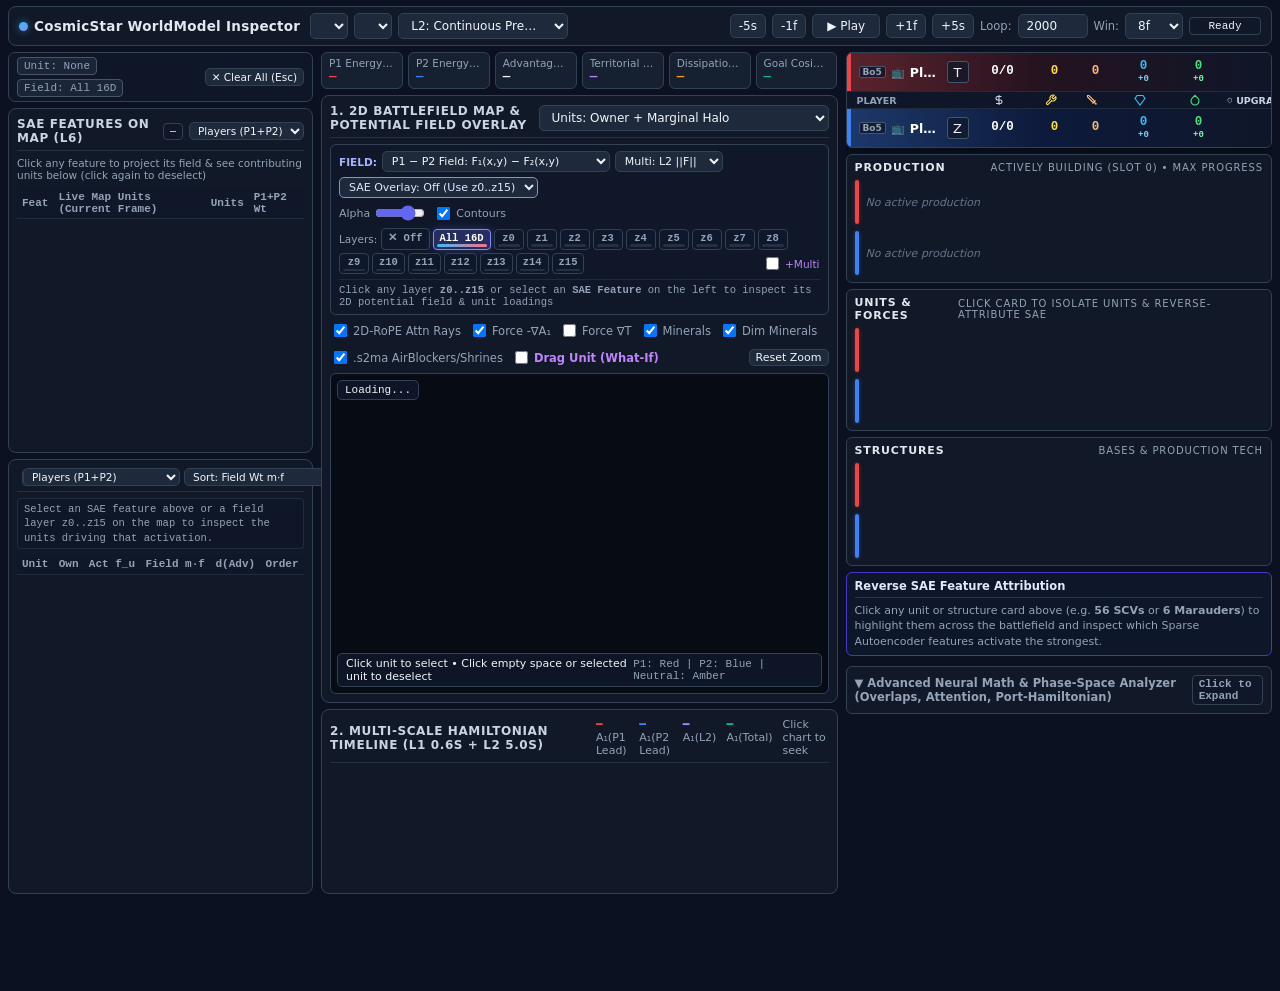
==== src/cosmicstar/worldmodel/inspector_ui/index.html @ bc447dfe "feat(worldmodel): extract and serve authentic SC2 game icons in inspector UI" ====
<!DOCTYPE html>
<html lang="en">
<head>
<meta charset="UTF-8" />
<meta name="viewport" content="width=device-width, initial-scale=1.0" />
<title>CosmicStar — Replay &amp; Neural World Model Inspector</title>
<style>
  :root {
    --bg: #0b1120;
    --bg-panel: #111827;
    --bg-card: #1e293b;
    --bg-elevated: #334155;
    --border: #2dd4bf22;
    --border-solid: #334155;
    --text-primary: #f1f5f9;
    --text-secondary: #94a3b8;
    --text-muted: #64748b;
    --accent: #6366f1;
    --accent-hover: #818cf8;
    --p1: #ef4444;
    --p2: #3b82f6;
    --neutral: #fbbf24;
    --cons: #818cf8;
    --diss: #f59e0b;
    --ctrl: #10b981;
    --font-sans: system-ui, -apple-system, BlinkMacSystemFont, "Segoe UI", Roboto, sans-serif;
    --font-mono: "JetBrains Mono", "Fira Code", "SF Mono", monospace;
  }
  * { box-sizing: border-box; }
  html, body {
    margin: 0;
    padding: 0;
    background: var(--bg);
    color: var(--text-primary);
    font-family: var(--font-sans);
    font-size: 13px;
    height: 100vh;
    overflow: hidden;
  }
  .app-shell {
    display: flex;
    flex-direction: column;
    height: 100vh;
    gap: 6px;
    padding: 6px 8px;
  }
  /* Top Toolbar */
  .topbar {
    display: flex;
    align-items: center;
    justify-content: space-between;
    gap: 8px;
    background: var(--bg-panel);
    border: 1px solid var(--border-solid);
    border-radius: 8px;
    padding: 6px 10px;
    flex-wrap: nowrap;
    min-height: 40px;
  }
  .topbar-group {
    display: flex;
    align-items: center;
    gap: 6px;
    flex-wrap: nowrap;
    min-width: 0;
  }
  #gameSelect { max-width: 265px; text-overflow: ellipsis; }
  #l1CkptSelect { max-width: 195px; text-overflow: ellipsis; }
  #l2ModeSelect { max-width: 170px; text-overflow: ellipsis; }
  #btnPlayPause { width: 68px; text-align: center; flex-shrink: 0; }
  #latencyBadge {
    width: 72px;
    text-align: center;
    display: inline-block;
    white-space: nowrap;
    flex-shrink: 0;
    font-variant-numeric: tabular-nums;
  }
  .brand {
    font-weight: 700;
    font-size: 13.5px;
    letter-spacing: 0.02em;
    color: #e2e8f0;
    display: flex;
    align-items: center;
    gap: 6px;
    margin-right: 4px;
  }
  .brand-dot {
    width: 9px;
    height: 9px;
    border-radius: 50%;
    background: linear-gradient(135deg, #38bdf8, #818cf8);
    box-shadow: 0 0 8px #38bdf888;
  }
  select, input[type="number"], button {
    background: var(--bg-card);
    color: var(--text-primary);
    border: 1px solid var(--border-solid);
    border-radius: 5px;
    padding: 4px 8px;
    font-size: 12px;
    font-family: var(--font-sans);
    outline: none;
  }
  button {
    cursor: pointer;
    transition: background 0.12s, border-color 0.12s;
  }
  button:hover {
    background: var(--bg-elevated);
    border-color: #64748b;
  }
  button.active, button.primary {
    background: var(--accent);
    border-color: var(--accent-hover);
    color: #fff;
    font-weight: 600;
  }
  button.danger {
    background: rgba(239, 68, 68, 0.2);
    border-color: #ef4444;
    color: #fca5a5;
  }
  .badge {
    font-family: var(--font-mono);
    font-size: 11px;
    padding: 2px 6px;
    border-radius: 4px;
    background: rgba(15, 23, 42, 0.7);
    border: 1px solid var(--border-solid);
  }
  /* Main 3-Column Workbench Grid (Left: SAE & Units | Center: Hero Map & Timeline | Right: Deep Tabs) */
  .main-grid {
    display: grid;
    grid-template-columns: minmax(305px, 23%) minmax(460px, 43%) minmax(370px, 34%);
    gap: 8px;
    flex: 1;
    min-height: 0;
  }
  .col-left, .col-center, .col-right {
    display: flex;
    flex-direction: column;
    gap: 6px;
    min-height: 0;
    min-width: 0;
  }
  .selection-bar {
    display: flex;
    align-items: center;
    justify-content: space-between;
    gap: 5px;
    background: rgba(15, 23, 42, 0.85);
    border: 1px solid var(--border-solid);
    border-radius: 7px;
    padding: 4px 8px;
    flex-wrap: wrap;
  }
  .sel-chip {
    display: inline-flex;
    align-items: center;
    gap: 4px;
    font-family: var(--font-mono);
    font-size: 11px;
    padding: 2px 6px;
    border-radius: 4px;
    background: rgba(30, 41, 59, 0.85);
    border: 1px solid #475569;
    color: var(--text-secondary);
    cursor: pointer;
    user-select: none;
    transition: all 0.12s ease;
    max-width: 100%;
    overflow: hidden;
    text-overflow: ellipsis;
    white-space: nowrap;
  }
  .sel-chip.active {
    background: rgba(99, 102, 241, 0.25);
    border-color: #818cf8;
    color: #f8fafc;
  }
  .sel-chip.active:hover {
    background: rgba(239, 68, 68, 0.25);
    border-color: #f87171;
  }
  .bar-mini-wrap {
    width: 46px;
    height: 5px;
    background: rgba(51, 65, 85, 0.65);
    border-radius: 3px;
    overflow: hidden;
    display: inline-block;
    vertical-align: middle;
    margin-left: 4px;
  }
  .bar-mini-fill {
    height: 100%;
    background: linear-gradient(90deg, #818cf8, #38bdf8);
    border-radius: 3px;
  }
  .panel {
    background: var(--bg-panel);
    border: 1px solid var(--border-solid);
    border-radius: 8px;
    padding: 8px;
    display: flex;
    flex-direction: column;
    gap: 6px;
    min-height: 0;
  }
  .panel-header {
    display: flex;
    align-items: center;
    justify-content: space-between;
    gap: 6px;
    border-bottom: 1px solid rgba(51, 65, 85, 0.6);
    padding-bottom: 5px;
    flex-wrap: nowrap;
  }
  .panel-title {
    font-size: 12px;
    font-weight: 700;
    text-transform: uppercase;
    letter-spacing: 0.05em;
    color: #cbd5e1;
  }
  /* KPI Strip */
  .kpi-strip {
    display: grid;
    grid-template-columns: repeat(6, minmax(0, 1fr));
    gap: 5px;
  }
  .kpi-card {
    background: rgba(30, 41, 59, 0.65);
    border: 1px solid var(--border-solid);
    border-radius: 6px;
    padding: 4px 7px;
  }
  .kpi-label {
    font-size: 10.5px;
    color: var(--text-secondary);
    white-space: nowrap;
    overflow: hidden;
    text-overflow: ellipsis;
  }
  .kpi-val {
    font-family: var(--font-mono);
    font-size: 12.5px;
    font-weight: 700;
    margin-top: 1px;
  }
  /* Tabs */
  .tab-bar {
    display: flex;
    gap: 4px;
    background: rgba(15, 23, 42, 0.6);
    padding: 3px;
    border-radius: 6px;
    border: 1px solid var(--border-solid);
  }
  .tab-btn {
    flex: 1;
    text-align: center;
    padding: 5px 8px;
    font-size: 11.5px;
    font-weight: 600;
    border: none;
    background: transparent;
    color: var(--text-secondary);
    border-radius: 4px;
  }
  .tab-btn.active {
    background: var(--accent);
    color: #fff;
  }
  .tab-pane {
    display: none;
    flex: 1;
    min-height: 0;
    overflow-y: auto;
    flex-direction: column;
    gap: 8px;
  }
  .tab-pane.active {
    display: flex;
  }
  /* ESL BROADCAST MATCH HUD & OBSERVER OVERLAY */
  .esl-hud {
    background: #0b1120;
    border: 1px solid var(--border-solid);
    border-radius: 6px;
    overflow: hidden;
    box-shadow: 0 4px 12px rgba(0, 0, 0, 0.4);
    display: flex;
    flex-direction: column;
  }
  .esl-player-row {
    display: grid;
    grid-template-columns: minmax(110px, 1.25fr) minmax(58px, 0.8fr) minmax(36px, 0.45fr) minmax(36px, 0.45fr) minmax(50px, 0.65fr) minmax(50px, 0.65fr) minmax(70px, 1.1fr);
    align-items: center;
    gap: 5px;
    padding: 4px 8px;
    min-height: 38px;
  }
  .esl-player-row.p1 {
    background: linear-gradient(90deg, rgba(239, 68, 68, 0.35) 0%, rgba(185, 28, 28, 0.15) 45%, rgba(15, 23, 42, 0.85) 100%);
    border-left: 4px solid var(--p1);
  }
  .esl-player-row.p2 {
    background: linear-gradient(90deg, rgba(59, 130, 246, 0.35) 0%, rgba(29, 78, 216, 0.15) 45%, rgba(15, 23, 42, 0.85) 100%);
    border-left: 4px solid var(--p2);
  }
  .esl-name-box {
    display: flex;
    align-items: center;
    gap: 5px;
    min-width: 0;
  }
  .esl-bo-badge {
    font-size: 9px;
    font-weight: 800;
    color: #94a3b8;
    background: rgba(15, 23, 42, 0.8);
    border: 1px solid #475569;
    border-radius: 2px;
    padding: 0 3px;
    flex-shrink: 0;
  }
  .esl-screen-icon {
    font-size: 11px;
    opacity: 0.8;
  }
  .esl-name {
    font-weight: 700;
    font-size: 12.5px;
    color: #ffffff;
    white-space: nowrap;
    overflow: hidden;
    text-overflow: ellipsis;
  }
  .esl-race-crest {
    display: inline-flex;
    align-items: center;
    justify-content: center;
    width: 22px;
    height: 22px;
    border-radius: 3px;
    background: rgba(15, 23, 42, 0.7);
    border: 1px solid #475569;
    color: #f1f5f9;
    flex-shrink: 0;
    overflow: hidden;
  }
  .esl-race-crest-img {
    width: 20px;
    height: 20px;
    object-fit: contain;
    filter: drop-shadow(0 0 2px rgba(0, 0, 0, 0.9));
  }
  .hud-divider-icon {
    width: 15px;
    height: 15px;
    object-fit: contain;
    vertical-align: middle;
    filter: drop-shadow(0 0 2px rgba(0, 0, 0, 0.8));
  }
  .sc2-game-icon-img {
    width: 100%;
    height: 100%;
    object-fit: cover;
    display: block;
    border-radius: 3px;
    image-rendering: -webkit-optimize-contrast;
  }
  .esl-col-stat {
    display: flex;
    flex-direction: column;
    align-items: center;
    justify-content: center;
    text-align: center;
    min-width: 0;
  }
  .esl-val-lg {
    font-family: var(--font-mono);
    font-weight: 800;
    font-size: 12.5px;
    line-height: 1.1;
    white-space: nowrap;
  }
  .esl-val-rate {
    font-family: var(--font-mono);
    font-size: 9px;
    font-weight: 600;
    line-height: 1;
    margin-top: 1px;
    white-space: nowrap;
  }
  .esl-divider-row {
    display: grid;
    grid-template-columns: minmax(110px, 1.25fr) minmax(58px, 0.8fr) minmax(36px, 0.45fr) minmax(36px, 0.45fr) minmax(50px, 0.65fr) minmax(50px, 0.65fr) minmax(70px, 1.1fr);
    align-items: center;
    gap: 5px;
    padding: 2px 8px;
    background: rgba(15, 23, 42, 0.95);
    border-top: 1px solid rgba(51, 65, 85, 0.5);
    border-bottom: 1px solid rgba(51, 65, 85, 0.5);
    font-size: 9.5px;
    color: var(--text-muted);
  }
  .esl-upgrades-list {
    display: flex;
    align-items: center;
    gap: 3px;
    overflow-x: auto;
    padding: 1px 0;
  }
  .esl-upgrades-list::-webkit-scrollbar {
    display: none;
  }
  .esl-up-badge {
    position: relative;
    width: 22px;
    height: 22px;
    flex-shrink: 0;
    background: rgba(30, 41, 59, 0.8);
    border: 1px solid #475569;
    border-radius: 3px;
    display: flex;
    align-items: center;
    justify-content: center;
    cursor: default;
  }
  .esl-up-dots {
    position: absolute;
    bottom: -1px;
    left: 0;
    right: 0;
    display: flex;
    justify-content: center;
    gap: 1.5px;
  }
  .esl-dot {
    width: 2.5px;
    height: 2.5px;
    border-radius: 50%;
    background: #ffffff;
    box-shadow: 0 0 2px #fff;
  }

  /* Row Groups: Production, Forces, Structures */
  .row-group-panel {
    background: var(--bg-panel);
    border: 1px solid var(--border-solid);
    border-radius: 6px;
    padding: 6px 8px;
    display: flex;
    flex-direction: column;
    gap: 5px;
  }
  .row-group-title {
    font-weight: 800;
    font-size: 11px;
    letter-spacing: 0.08em;
    text-transform: uppercase;
    color: #e2e8f0;
    display: flex;
    align-items: center;
    justify-content: space-between;
  }
  .unit-row-item {
    display: flex;
    align-items: center;
    gap: 6px;
    min-height: 46px;
  }
  .unit-row-bar {
    width: 4px;
    height: 44px;
    border-radius: 2px;
    flex-shrink: 0;
  }
  .unit-row-bar.p1 { background: var(--p1); box-shadow: 0 0 4px rgba(239, 68, 68, 0.4); }
  .unit-row-bar.p2 { background: var(--p2); box-shadow: 0 0 4px rgba(59, 130, 246, 0.4); }
  .cards-scroll-wrap {
    display: flex;
    align-items: center;
    gap: 5px;
    overflow-x: auto;
    flex: 1;
    min-width: 0;
    padding: 1px 1px;
  }
  .cards-scroll-wrap::-webkit-scrollbar {
    height: 3px;
  }
  .cards-scroll-wrap::-webkit-scrollbar-thumb {
    background: #334155;
    border-radius: 2px;
  }

  /* Unit / Production Card (SC2 Observer Style) */
  .hud-card {
    position: relative;
    width: 44px;
    height: 44px;
    flex-shrink: 0;
    background: #0f172a;
    border: 1.5px solid #334155;
    border-radius: 4px;
    overflow: hidden;
    cursor: pointer;
    user-select: none;
    display: flex;
    align-items: center;
    justify-content: center;
    transition: transform 0.1s, border-color 0.12s, box-shadow 0.12s;
  }
  .hud-card:hover {
    transform: translateY(-1px);
    border-color: #94a3b8;
  }
  .hud-card.p1 { border-color: rgba(239, 68, 68, 0.6); }
  .hud-card.p1:hover { border-color: var(--p1); box-shadow: 0 0 6px rgba(239, 68, 68, 0.5); }
  .hud-card.p2 { border-color: rgba(59, 130, 246, 0.6); }
  .hud-card.p2:hover { border-color: var(--p2); box-shadow: 0 0 6px rgba(59, 130, 246, 0.5); }
  .hud-card.selected {
    border-color: #facc15 !important;
    box-shadow: 0 0 10px rgba(250, 204, 21, 0.8) !important;
  }
  .hud-card-icon {
    width: 100%;
    height: 100%;
    display: flex;
    align-items: center;
    justify-content: center;
  }
  .hud-card-badge {
    position: absolute;
    right: 2px;
    bottom: 3px;
    font-family: var(--font-sans);
    font-weight: 800;
    font-size: 13px;
    color: #ffffff;
    text-shadow: 0 1px 3px rgba(0, 0, 0, 0.95), 0 0 2px #000;
    line-height: 1;
    pointer-events: none;
    z-index: 2;
  }
  .hud-card-progress-track {
    position: absolute;
    bottom: 0;
    left: 0;
    right: 0;
    height: 3.5px;
    background: rgba(0, 0, 0, 0.65);
    z-index: 3;
  }
  .hud-card-progress-bar {
    height: 100%;
    background: #ffffff;
    box-shadow: 0 0 4px rgba(255, 255, 255, 0.95);
  }

  /* Reverse SAE Attribution Panel */
  .sae-attr-box {
    background: rgba(15, 23, 42, 0.92);
    border: 1px solid #4338ca;
    border-radius: 6px;
    padding: 6px 8px;
    display: flex;
    flex-direction: column;
    gap: 5px;
  }
  .sae-attr-header {
    display: flex;
    align-items: center;
    justify-content: space-between;
    border-bottom: 1px solid rgba(99, 102, 241, 0.3);
    padding-bottom: 4px;
  }
  .sae-attr-grid {
    display: flex;
    flex-direction: column;
    gap: 4px;
    max-height: 190px;
    overflow-y: auto;
  }
  .sae-feat-card {
    display: flex;
    align-items: center;
    justify-content: space-between;
    background: rgba(30, 41, 59, 0.6);
    border: 1px solid #334155;
    border-radius: 4px;
    padding: 4px 6px;
    gap: 6px;
    font-size: 11px;
  }
  .sae-feat-card:hover {
    background: rgba(51, 65, 85, 0.6);
    border-color: #6366f1;
  }

  /* Collapsible Deep Math Details Drawer */
  .deep-math-drawer {
    background: var(--bg-panel);
    border: 1px solid var(--border-solid);
    border-radius: 6px;
    padding: 5px 8px;
    margin-top: 4px;
  }
  .deep-math-drawer summary {
    cursor: pointer;
    user-select: none;
    font-weight: 700;
    font-size: 11.5px;
    color: #94a3b8;
    display: flex;
    align-items: center;
    justify-content: space-between;
    padding: 3px 0;
    outline: none;
  }
  .deep-math-drawer summary:hover {
    color: #e2e8f0;
  }
  /* Map Canvas */
  .map-wrap {
    position: relative;
    width: 100%;
    flex: 1;
    min-height: 280px;
    background: #070b14;
    border: 1px solid var(--border-solid);
    border-radius: 6px;
    overflow: hidden;
  }
  #mapCanvas {
    width: 100%;
    height: 100%;
    display: block;
    cursor: crosshair;
  }
  .map-overlay-pill {
    position: absolute;
    top: 6px;
    left: 6px;
    background: rgba(15, 23, 42, 0.85);
    border: 1px solid var(--border-solid);
    border-radius: 5px;
    padding: 3px 7px;
    font-family: var(--font-mono);
    font-size: 11px;
    pointer-events: none;
  }
  .map-legend-pill {
    position: absolute;
    bottom: 6px;
    left: 6px;
    right: 6px;
    display: flex;
    justify-content: space-between;
    align-items: center;
    background: rgba(15, 23, 42, 0.85);
    border: 1px solid var(--border-solid);
    border-radius: 5px;
    padding: 3px 8px;
    font-size: 11px;
    pointer-events: none;
  }
  .checkbox-row {
    display: flex;
    gap: 8px;
    flex-wrap: wrap;
    align-items: center;
    font-size: 11.5px;
    color: var(--text-secondary);
  }
  .checkbox-row label {
    display: flex;
    align-items: center;
    gap: 3px;
    cursor: pointer;
    user-select: none;
  }
  /* Potential Field Layer Selector Bar */
  .field-layer-bar {
    display: flex;
    flex-direction: column;
    gap: 5px;
    background: rgba(15, 23, 42, 0.72);
    border: 1px solid var(--border-solid);
    border-radius: 6px;
    padding: 6px 8px;
  }
  .field-dim-pills {
    display: flex;
    gap: 3px;
    align-items: center;
    flex-wrap: wrap;
  }
  .dim-pill {
    position: relative;
    padding: 2px 6px 5px 6px;
    font-family: var(--font-mono);
    font-size: 10.5px;
    font-weight: 600;
    border-radius: 4px;
    border: 1px solid #334155;
    background: #0f172a;
    color: var(--text-secondary);
    cursor: pointer;
    user-select: none;
    transition: all 0.12s ease;
    min-width: 30px;
    text-align: center;
  }
  .dim-pill:hover {
    border-color: #6366f1;
    color: #f8fafc;
  }
  .dim-pill.active {
    background: rgba(99, 102, 241, 0.28);
    border-color: #818cf8;
    color: #ffffff;
    box-shadow: 0 0 8px rgba(99, 102, 241, 0.35);
  }
  .dim-pill-bar {
    position: absolute;
    left: 3px;
    right: 3px;
    bottom: 2px;
    height: 2.5px;
    background: rgba(51, 65, 85, 0.6);
    border-radius: 2px;
    overflow: hidden;
  }
  .dim-pill-fill {
    height: 100%;
    background: linear-gradient(90deg, #38bdf8, #fb7185);
    width: 0%;
  }
  /* Tables & Lists */
  table.data-table {
    width: 100%;
    border-collapse: collapse;
    font-family: var(--font-mono);
    font-size: 11px;
  }
  table.data-table th, table.data-table td {
    padding: 3.5px 5px;
    border-bottom: 1px solid rgba(51, 65, 85, 0.45);
    text-align: left;
  }
  table.data-table th {
    color: var(--text-secondary);
    font-weight: 600;
    background: rgba(15, 23, 42, 0.85);
    position: sticky;
    top: 0;
    z-index: 2;
  }
  table.data-table tr:hover {
    background: rgba(99, 102, 241, 0.14);
    cursor: pointer;
  }
  table.data-table tr.selected-row {
    background: rgba(99, 102, 241, 0.32);
    outline: 1px solid #818cf8;
  }
  .sub-grid-2 {
    display: grid;
    grid-template-columns: 1fr 1fr;
    gap: 8px;
    min-height: 0;
  }
  .gram-layout {
    display: grid;
    grid-template-columns: minmax(270px, 1.05fr) minmax(240px, 0.95fr);
    gap: 8px;
    flex: 1;
    min-height: 0;
  }
  .gram-layout.expanded {
    grid-template-columns: 1fr;
  }
  .gram-layout.expanded .gram-side-col {
    display: none;
  }
  .card-box {
    background: rgba(30, 41, 59, 0.45);
    border: 1px solid var(--border-solid);
    border-radius: 6px;
    padding: 7px;
    display: flex;
    flex-direction: column;
    gap: 5px;
  }
  .scroll-box {
    overflow-y: auto;
    max-height: 220px;
  }
</style>
</head>
<body>
<div class="app-shell">
  <!-- TOP CONTROL BAR -->
  <div class="topbar">
    <div class="topbar-group">
      <div class="brand"><span class="brand-dot"></span>CosmicStar WorldModel Inspector</div>
      <select id="gameSelect" title="Select Replay (Unseen or Train)"></select>
      <select id="l1CkptSelect" title="Layer 1 Checkpoint"></select>
      <select id="l2ModeSelect" title="Layer 2 Summary Mode">
        <option value="cont">L2: Continuous Prefix (cont_5k)</option>
        <option value="burst">L2: Isolated 0.13s Burst (5k)</option>
      </select>
    </div>
    <div class="topbar-group">
      <button id="btnStepBack5s" title="-5 seconds (-112 loops)">-5s</button>
      <button id="btnStepBack1" title="-1 frame">-1f</button>
      <button id="btnPlayPause" title="Play / Pause scrub">▶ Play</button>
      <button id="btnStepFwd1" title="+1 frame">+1f</button>
      <button id="btnStepFwd5s" title="+5 seconds (+112 loops)">+5s</button>
      <span style="color:var(--text-secondary);font-size:11.5px;">Loop:</span>
      <input type="number" id="loopInput" style="width:70px;" value="2000" step="14" />
      <span style="color:var(--text-secondary);font-size:11.5px;">Win:</span>
      <select id="winLenSelect" title="Causal temporal attention window length (frames)">
        <option value="4">4f</option>
        <option value="8" selected>8f</option>
        <option value="16">16f</option>
      </select>
      <span id="latencyBadge" class="badge">Ready</span>
    </div>
  </div>

  <!-- MAIN 3-COLUMN WORKBENCH (LEFT: SAE & CONTRIBUTING UNITS | CENTER: HERO MAP & TIMELINE | RIGHT: DEEP TABS) -->
  <div class="main-grid">
    <!-- ================================================================== -->
    <!-- LEFT COLUMN: Active Selection Bar + SAE Features + Contributing Units -->
    <!-- ================================================================== -->
    <div class="col-left">
      <!-- Active Selection & Quick Deselect Strip -->
      <div class="selection-bar">
        <div style="display:flex; gap:4px; align-items:center; flex-wrap:wrap; min-width:0; flex:1;">
          <span id="selChipUnit" class="sel-chip" title="Click to deselect active unit">Unit: None</span>
          <span id="selChipOverlay" class="sel-chip" title="Click to reset field/SAE overlay to All 16D">Field: All 16D</span>
          <span id="selChipMode" class="sel-chip" style="display:none;" title="Click to clear active Gram cell / SVD mode">Mode: None</span>
        </div>
        <button id="btnResetAllSelections" style="padding:2px 6px; font-size:10.5px;" title="Deselect unit, SAE feature, soloed field layer, and Gram mode (Shortcut: Esc)">✕ Clear All (Esc)</button>
      </div>

      <!-- PANEL A: Active Layer-6 Top-K SAE Features on Current Frame -->
      <div class="panel" style="height:41%; min-height:190px;">
        <div class="panel-header">
          <div style="display:flex; align-items:center; gap:5px; min-width:0;">
            <span class="panel-title">SAE Features on Map (L6)</span>
            <span id="saeFrameBadge" class="badge" style="font-size:10px;">—</span>
          </div>
          <div style="display:flex; gap:4px; align-items:center;">
            <select id="saeFeatFilter" style="font-size:10.5px; padding:1px 4px;" title="Filter SAE features list">
              <option value="players" selected>Players (P1+P2)</option>
              <option value="all">All Features</option>
              <option value="resources">Resources Only</option>
            </select>
            <button id="btnClearSaeLeft" style="padding:1px 6px; font-size:10.5px; display:none;" class="danger" title="Deselect active SAE feature">✕ Deselect SAE</button>
          </div>
        </div>
        <div style="font-size:10.5px; color:var(--text-secondary); display:flex; justify-content:space-between; align-items:center;">
          <span>Click any feature to project its field &amp; see contributing units below (click again to deselect)</span>
        </div>
        <div class="scroll-box" style="flex:1; max-height:none;">
          <table class="data-table">
            <thead>
              <tr>
                <th>Feat</th>
                <th>Live Map Units (Current Frame)</th>
                <th>Units</th>
                <th>P1+P2 Wt</th>
              </tr>
            </thead>
            <tbody id="saeFeatureTableBody"></tbody>
          </table>
        </div>
      </div>

      <!-- PANEL B: Contributing Units Inspector (Synced to Active SAE Feature / Field Layer / Map) -->
      <div class="panel" style="flex:1; min-height:220px;">
        <div class="panel-header">
          <div style="display:flex; align-items:center; gap:5px; min-width:0;">
            <span id="contribUnitsTitle" class="panel-title" style="white-space:nowrap; overflow:hidden; text-overflow:ellipsis;">Contributing Units</span>
            <span id="contribCountBadge" class="badge" style="font-size:10px;">0u</span>
          </div>
          <div style="display:flex; gap:4px; align-items:center;">
            <select id="contribOwnerFilter" style="font-size:10.5px; padding:1px 4px;" title="Filter contributing units by owner">
              <option value="players" selected>Players (P1+P2)</option>
              <option value="all">All Units</option>
              <option value="1">P1 Only</option>
              <option value="2">P2 Only</option>
              <option value="0">Neutrals / Minerals Only</option>
            </select>
            <select id="contribSortMode" style="font-size:10.5px; padding:1px 4px;" title="Sort contributing units">
              <option value="weight" selected>Sort: Field Wt m·f</option>
              <option value="act">Sort: Activation f_u</option>
              <option value="marginal">Sort: |dA_own| (Owner Adv)</option>
              <option value="marginal_p1">Sort: |dA₁| (P1 Adv)</option>
              <option value="mass">Sort: Mass m_u</option>
            </select>
            <button id="btnDeselectUnitLeft" style="padding:1px 6px; font-size:10.5px; display:none;" title="Deselect currently selected unit">✕ Unit</button>
          </div>
        </div>
        <div id="contribTypeSummary" style="font-family:var(--font-mono); font-size:10.5px; color:var(--text-secondary); background:rgba(15,23,42,0.55); border:1px solid rgba(51,65,85,0.5); border-radius:4px; padding:3px 6px; line-height:1.35;">
          Select an SAE feature above or a field layer z0..z15 on the map to inspect the units driving that activation.
        </div>
        <div class="scroll-box" style="flex:1; max-height:none;">
          <table class="data-table">
            <thead>
              <tr>
                <th>Unit</th>
                <th>Own</th>
                <th id="contribColAct">Act f_u</th>
                <th id="contribColWt">Field m·f</th>
                <th id="contribColAdv" title="Marginal Advantage: how much unit existence increases its owner's advantage (dA_own/dw_i). Positive = helps owner; Negative = deficit/liability.">d(Adv)</th>
                <th>Order</th>
              </tr>
            </thead>
            <tbody id="contribUnitsTableBody"></tbody>
          </table>
        </div>
      </div>
    </div>

    <!-- ================================================================== -->
    <!-- CENTER COLUMN: KPI Strip + Hero 2D Battlefield Map + Timeline      -->
    <!-- ================================================================== -->
    <div class="col-center">
      <!-- KPI Strip -->
      <div class="kpi-strip">
        <div class="kpi-card">
          <div class="kpi-label">P1 Energy (H₁)</div>
          <div id="kpiH1" class="kpi-val" style="color:var(--p1);">—</div>
        </div>
        <div class="kpi-card">
          <div class="kpi-label">P2 Energy (H₂)</div>
          <div id="kpiH2" class="kpi-val" style="color:var(--p2);">—</div>
        </div>
        <div class="kpi-card">
          <div class="kpi-label">Advantage (A₁)</div>
          <div id="kpiA1" class="kpi-val">—</div>
        </div>
        <div class="kpi-card">
          <div class="kpi-label">Territorial Tug (2·V_tug)</div>
          <div id="kpiTug" class="kpi-val" style="color:#c084fc;">—</div>
        </div>
        <div class="kpi-card">
          <div class="kpi-label">Dissipation (D₁ / D₂)</div>
          <div id="kpiDiss" class="kpi-val" style="color:var(--diss);">—</div>
        </div>
        <div class="kpi-card">
          <div class="kpi-label">Goal Cosine (P1 / P2)</div>
          <div id="kpiGoalCos" class="kpi-val" style="color:var(--ctrl);">—</div>
        </div>
      </div>

      <!-- PANEL 1: Hero 2D Map & Battlefield Canvas -->
      <div class="panel" style="flex:1; min-height:0;">
        <div class="panel-header">
          <span class="panel-title">1. 2D Battlefield Map &amp; Potential Field Overlay</span>
          <div style="display:flex; gap:5px; align-items:center; flex-wrap:wrap;">
            <button id="btnDeselectUnitMap" style="padding:2px 6px; font-size:10.5px; display:none;" title="Deselect active unit (or click empty space on map)">✕ Deselect Unit</button>
            <button id="btnClearOverlayMap" style="padding:2px 6px; font-size:10.5px; display:none;" title="Reset soloed SAE / Field Layer back to All 16D">✕ Reset Layer/SAE</button>
            <select id="unitColorMode" title="Unit Color &amp; Halo Attribution">
              <option value="owner">Units: Owner + Marginal Halo</option>
              <option value="field_dim">Units: Active Field Layer z_k / SAE Feature</option>
              <option value="marginal">Units: Marginal d(-A₁)/dw_i</option>
              <option value="mass">Units: Learned Mass m_u = ||z_u||₂</option>
              <option value="gram_mode">Units: Active Field / SVD Mode</option>
              <option value="pca_rgb">Units: Layer l 3D PCA → RGB</option>
              <option value="cos_sim">Units: Cosine Sim to Selected</option>
            </select>
          </div>
        </div>

        <!-- Potential Field Overlay & Layer (Dimension / SAE) Inspector Bar -->
        <div class="field-layer-bar">
          <div style="display:flex; justify-content:space-between; align-items:center; gap:5px; flex-wrap:wrap;">
            <div style="display:flex; gap:5px; align-items:center; flex-wrap:wrap;">
              <span style="font-size:10.5px; font-weight:700; color:#a5b4fc; text-transform:uppercase;">Field:</span>
              <select id="mapBgMode" title="Select which 2D Spatial Field to overlay on top of the terrain" style="font-size:11px; padding:2px 5px;">
                <option value="diff" selected>P1 − P2 Field: F₁(x,y) − F₂(x,y)</option>
                <option value="p1">Player 1 Field: F₁(x,y)</option>
                <option value="p2">Player 2 Field: F₂(x,y)</option>
                <option value="contest">Contest Overlap: F₁(x,y) · F₂(x,y)</option>
                <option value="env">Neutral / Resource Field: F_env(x,y)</option>
                <option value="kinetic">Kinetic Momentum Field: Π(x,y)</option>
                <option value="terrain_v">Terrain CNN Field: V_loc(x,y)</option>
                <option value="terrain">Off (Terrain + Fog + Creep Only)</option>
              </select>
              <select id="fieldCombineMode" title="How to combine multiple selected dimensions" style="font-size:11px; padding:2px 5px;">
                <option value="l2" selected>Multi: L2 ||F||</option>
                <option value="signed">Multi: Sum ΣF</option>
              </select>
              <select id="saeMapSelect" title="Overlay a monosemantic Top-K Sparse Autoencoder (SAE) feature onto the 2D map instead of raw z0..z15 channels" style="font-size:11px; padding:2px 5px; max-width:215px; border-color:#818cf8; color:#e0e7ff;">
                <option value="-1">SAE Overlay: Off (Use z0..z15)</option>
              </select>
            </div>
            <div style="display:flex; gap:6px; align-items:center; font-size:11px; color:var(--text-secondary);">
              <label title="Blend opacity of the Potential Field overlay over the map terrain" style="display:flex;align-items:center;gap:3px;">
                <span>Alpha</span>
                <input type="range" id="fieldAlphaSlider" min="15" max="95" value="72" style="width:50px; accent-color:#6366f1; cursor:pointer;" />
              </label>
              <label title="Draw iso-potential contour lines on the 2D field overlay" style="display:flex;align-items:center;gap:3px;cursor:pointer;">
                <input type="checkbox" id="chkFieldContours" checked />Contours
              </label>
            </div>
          </div>

          <div class="field-dim-pills" id="dimPillsWrap">
            <span style="font-size:10.5px; color:var(--text-secondary); margin-right:1px;">Layers:</span>
            <button class="dim-pill" id="dimPillOff" data-dim="off" title="Turn Potential Field Overlay Off (Terrain only)">✕ Off</button>
            <button class="dim-pill active" id="dimPillAll" data-dim="all" title="Inspect all non-negative field dimensions combined">
              <span id="dimPillAllLabel">All 16D</span>
              <div class="dim-pill-bar"><div class="dim-pill-fill" style="width:100%;"></div></div>
            </button>
            <button class="dim-pill" data-dim="0" title="Click to isolate field layer z0 (click again to deselect)">z0<div class="dim-pill-bar"><div class="dim-pill-fill" id="dimFill0"></div></div></button>
            <button class="dim-pill" data-dim="1" title="Click to isolate field layer z1 (click again to deselect)">z1<div class="dim-pill-bar"><div class="dim-pill-fill" id="dimFill1"></div></div></button>
            <button class="dim-pill" data-dim="2" title="Click to isolate field layer z2 (click again to deselect)">z2<div class="dim-pill-bar"><div class="dim-pill-fill" id="dimFill2"></div></div></button>
            <button class="dim-pill" data-dim="3" title="Click to isolate field layer z3 (click again to deselect)">z3<div class="dim-pill-bar"><div class="dim-pill-fill" id="dimFill3"></div></div></button>
            <button class="dim-pill" data-dim="4" title="Click to isolate field layer z4 (click again to deselect)">z4<div class="dim-pill-bar"><div class="dim-pill-fill" id="dimFill4"></div></div></button>
            <button class="dim-pill" data-dim="5" title="Click to isolate field layer z5 (click again to deselect)">z5<div class="dim-pill-bar"><div class="dim-pill-fill" id="dimFill5"></div></div></button>
            <button class="dim-pill" data-dim="6" title="Click to isolate field layer z6 (click again to deselect)">z6<div class="dim-pill-bar"><div class="dim-pill-fill" id="dimFill6"></div></div></button>
            <button class="dim-pill" data-dim="7" title="Click to isolate field layer z7 (click again to deselect)">z7<div class="dim-pill-bar"><div class="dim-pill-fill" id="dimFill7"></div></div></button>
            <button class="dim-pill" data-dim="8" title="Click to isolate field layer z8 (click again to deselect)">z8<div class="dim-pill-bar"><div class="dim-pill-fill" id="dimFill8"></div></div></button>
            <button class="dim-pill" data-dim="9" title="Click to isolate field layer z9 (click again to deselect)">z9<div class="dim-pill-bar"><div class="dim-pill-fill" id="dimFill9"></div></div></button>
            <button class="dim-pill" data-dim="10" title="Click to isolate field layer z10 (click again to deselect)">z10<div class="dim-pill-bar"><div class="dim-pill-fill" id="dimFill10"></div></div></button>
            <button class="dim-pill" data-dim="11" title="Click to isolate field layer z11 (click again to deselect)">z11<div class="dim-pill-bar"><div class="dim-pill-fill" id="dimFill11"></div></div></button>
            <button class="dim-pill" data-dim="12" title="Click to isolate field layer z12 (click again to deselect)">z12<div class="dim-pill-bar"><div class="dim-pill-fill" id="dimFill12"></div></div></button>
            <button class="dim-pill" data-dim="13" title="Click to isolate field layer z13 (click again to deselect)">z13<div class="dim-pill-bar"><div class="dim-pill-fill" id="dimFill13"></div></div></button>
            <button class="dim-pill" data-dim="14" title="Click to isolate field layer z14 (click again to deselect)">z14<div class="dim-pill-bar"><div class="dim-pill-fill" id="dimFill14"></div></div></button>
            <button class="dim-pill" data-dim="15" title="Click to isolate field layer z15 (click again to deselect)">z15<div class="dim-pill-bar"><div class="dim-pill-fill" id="dimFill15"></div></div></button>
            <label title="When checked, clicking z0..z15 toggles multiple dimensions on/off instead of soloing a single dimension" style="display:flex;align-items:center;gap:3px;font-size:10.5px;color:#c084fc;margin-left:auto;cursor:pointer;user-select:none;">
              <input type="checkbox" id="chkMultiDim" />+Multi
            </label>
          </div>

          <div id="fieldLayerSummary" style="font-family:var(--font-mono); font-size:10.5px; color:var(--text-secondary); display:flex; justify-content:space-between; gap:8px; flex-wrap:wrap; border-top:1px solid rgba(51,65,85,0.45); padding-top:4px;">
            <span>Click any layer <b>z0..z15</b> or select an <b>SAE Feature</b> on the left to inspect its 2D potential field &amp; unit loadings</span>
          </div>
        </div>

        <div class="checkbox-row">
          <label><input type="checkbox" id="chkAttnRays" checked />2D-RoPE Attn Rays</label>
          <label><input type="checkbox" id="chkForceAdv" checked />Force -∇A₁</label>
          <label><input type="checkbox" id="chkForceKin" />Force ∇T</label>
          <label title="Show or hide neutral mineral fields and geysers"><input type="checkbox" id="chkShowNeutrals" checked />Minerals</label>
          <label title="Subtly dim neutral minerals so player army &amp; bases pop out"><input type="checkbox" id="chkDimNeutrals" checked />Dim Minerals</label>
          <label><input type="checkbox" id="chkS2MA" checked />.s2ma AirBlockers/Shrines</label>
          <label style="display:none;"><input type="checkbox" id="chkAnchors" />Anchors</label>
          <label style="color:#c084fc;font-weight:600;"><input type="checkbox" id="chkDragMove" />Drag Unit (What-If)</label>
          <button id="btnResetView" style="padding:1px 6px;font-size:11px;margin-left:auto;">Reset Zoom</button>
        </div>

        <div class="map-wrap">
          <canvas id="mapCanvas"></canvas>
          <div id="mapOverlayTop" class="map-overlay-pill">Loading...</div>
          <div id="mapOverlayBottom" class="map-legend-pill">
            <span id="mapCursorInfo">Click unit to select • Click empty space or selected unit to deselect</span>
            <span id="mapModeLegend" style="font-family:var(--font-mono);color:var(--text-secondary);">P1: Red | P2: Blue | Neutral: Amber</span>
          </div>
        </div>
      </div>

      <!-- PANEL 2: Multi-Scale Timeline Scrubber -->
      <div class="panel" style="height:185px;">
        <div class="panel-header">
          <span class="panel-title">2. Multi-Scale Hamiltonian Timeline (L1 0.6s + L2 5.0s)</span>
          <div style="display:flex; gap:10px; font-size:11px; color:var(--text-secondary);">
            <span><b style="color:var(--p1);">━</b> A₁(P1 Lead)</span>
            <span><b style="color:var(--p2);">━</b> A₁(P2 Lead)</span>
            <span><b style="color:#a78bfa;">━</b> A₁(L2)</span>
            <span><b style="color:#10b981;">━</b> A₁(Total)</span>
            <span>Click chart to seek</span>
          </div>
        </div>
        <canvas id="timelineAdvCanvas" height="76" style="width:100%;display:block;cursor:pointer;"></canvas>
        <canvas id="timelineHpCanvas" height="54" style="width:100%;display:block;cursor:pointer;"></canvas>
      </div>
    </div>

    <!-- ================================================================== -->
    <!-- RIGHT COLUMN: Observer Match HUD, Production, Forces & SAE Group   -->
    <!-- ================================================================== -->
    <div class="col-right" style="overflow-y:auto; max-height:calc(100vh - 54px);">
      <!-- 1. ESL MATCH LEADERBOARD HUD (Image 2 style) -->
      <div class="esl-hud">
        <!-- Player 1 Row (Red) -->
        <div class="esl-player-row p1" id="eslRowP1">
          <div class="esl-name-box">
            <span class="esl-bo-badge">Bo5</span>
            <span class="esl-screen-icon">📺</span>
            <span class="esl-name" id="hudP1Name">Player 1</span>
            <span class="esl-race-crest" id="hudP1Race">T</span>
          </div>
          <div class="esl-col-stat" title="Supply: Food Used / Cap">
            <span class="esl-val-lg" id="hudP1Supply" style="color:#ffffff;">0/0</span>
          </div>
          <div class="esl-col-stat" title="Worker Count (SCVs/Drones/Probes)">
            <span class="esl-val-lg" id="hudP1Workers" style="color:#fde047;">0</span>
          </div>
          <div class="esl-col-stat" title="Army Supply">
            <span class="esl-val-lg" id="hudP1Army" style="color:#fdba74;">0</span>
          </div>
          <div class="esl-col-stat" title="Minerals Bank and Collection Rate (+min/min)">
            <span class="esl-val-lg" id="hudP1Minerals" style="color:#38bdf8;">0</span>
            <span class="esl-val-rate" id="hudP1MinRate" style="color:#7dd3fc;">+0</span>
          </div>
          <div class="esl-col-stat" title="Vespene Gas Bank and Collection Rate (+gas/min)">
            <span class="esl-val-lg" id="hudP1Vespene" style="color:#4ade80;">0</span>
            <span class="esl-val-rate" id="hudP1VespRate" style="color:#86efac;">+0</span>
          </div>
          <div class="esl-upgrades-list" id="hudP1Upgrades" title="Completed Upgrades"></div>
        </div>

        <!-- Center Divider with Category Icons (Image 2 style) -->
        <div class="esl-divider-row">
          <div class="esl-name-box" style="font-weight:700; color:#94a3b8; font-size:9.5px; padding-left:2px;">
            <span>PLAYER</span>
          </div>
          <div class="esl-col-stat" style="color:#cbd5e1;" title="Supply (Used / Cap)">
            <img class="hud-divider-icon" src="/assets/icons/icon-supply-terran_nobg.png" alt="Supply" onerror="this.style.display='none'; this.nextElementSibling.style.display='block';"/>
            <svg style="display:none;" width="12" height="12" viewBox="0 0 24 24" fill="none" stroke="currentColor" stroke-width="2.2"><path d="M12 2v20M17 5H9.5a3.5 3.5 0 0 0 0 7h5a3.5 3.5 0 0 1 0 7H6"/></svg>
          </div>
          <div class="esl-col-stat" style="color:#fde047;" title="Workers">
            <img class="hud-divider-icon" src="/assets/icons/ui_console_helperbutton_icon_worker_terr.png" alt="Workers" onerror="this.style.display='none'; this.nextElementSibling.style.display='block';"/>
            <svg style="display:none;" width="12" height="12" viewBox="0 0 24 24" fill="none" stroke="currentColor" stroke-width="2.2"><path d="M14.7 6.3a1 1 0 0 0 0 1.4l1.6 1.6a1 1 0 0 0 1.4 0l3.77-3.77a6 6 0 0 1-7.94 7.94l-6.91 6.91a2.12 2.12 0 0 1-3-3l6.91-6.91a6 6 0 0 1 7.94-7.94l-3.76 3.76z"/></svg>
          </div>
          <div class="esl-col-stat" style="color:#fdba74;" title="Army">
            <img class="hud-divider-icon" src="/assets/icons/ui_console_helperbutton_icon_army_terr.png" alt="Army" onerror="this.style.display='none'; this.nextElementSibling.style.display='block';"/>
            <svg style="display:none;" width="12" height="12" viewBox="0 0 24 24" fill="none" stroke="currentColor" stroke-width="2.2"><polygon points="14.5 17.5 3 6 3 3 6 3 17.5 14.5"/><line x1="13" y1="19" x2="19" y2="13"/><line x1="16" y1="16" x2="20" y2="20"/><line x1="19" y1="21" x2="21" y2="19"/></svg>
          </div>
          <div class="esl-col-stat" style="color:#38bdf8;" title="Minerals">
            <img class="hud-divider-icon" src="/assets/icons/icon-mineral-nobg.png" alt="Minerals" onerror="this.style.display='none'; this.nextElementSibling.style.display='block';"/>
            <svg style="display:none;" width="12" height="12" viewBox="0 0 24 24" fill="none" stroke="currentColor" stroke-width="2.2"><polygon points="6 3 18 3 22 9 12 22 2 9"/></svg>
          </div>
          <div class="esl-col-stat" style="color:#4ade80;" title="Vespene Gas">
            <img class="hud-divider-icon" src="/assets/icons/icon-gas-terran-nobg.png" alt="Vespene Gas" onerror="this.style.display='none'; this.nextElementSibling.style.display='block';"/>
            <svg style="display:none;" width="12" height="12" viewBox="0 0 24 24" fill="none" stroke="currentColor" stroke-width="2.2"><path d="M12 2.69l5.66 5.66a8 8 0 1 1-11.31 0z"/></svg>
          </div>
          <div style="display:flex; align-items:center; gap:4px; font-weight:700; color:#cbd5e1; font-size:9.5px; padding-left:2px;">
            <img class="hud-divider-icon" src="/assets/icons/btn-upgrade-terran-infantryweaponslevel1.png" alt="Upgrades" onerror="this.style.display='none'; this.nextElementSibling.style.display='block';"/>
            <svg style="display:none;" width="11" height="11" viewBox="0 0 24 24" fill="none" stroke="currentColor" stroke-width="2.2"><path d="M12 22s8-4 8-10V5l-8-3-8 3v7c0 6 8 10 8 10z"/></svg>
            <span>UPGRADES</span>
          </div>
        </div>

        <!-- Player 2 Row (Blue) -->
        <div class="esl-player-row p2" id="eslRowP2">
          <div class="esl-name-box">
            <span class="esl-bo-badge">Bo5</span>
            <span class="esl-screen-icon">📺</span>
            <span class="esl-name" id="hudP2Name">Player 2</span>
            <span class="esl-race-crest" id="hudP2Race">Z</span>
          </div>
          <div class="esl-col-stat" title="Supply: Food Used / Cap">
            <span class="esl-val-lg" id="hudP2Supply" style="color:#ffffff;">0/0</span>
          </div>
          <div class="esl-col-stat" title="Worker Count">
            <span class="esl-val-lg" id="hudP2Workers" style="color:#fde047;">0</span>
          </div>
          <div class="esl-col-stat" title="Army Supply">
            <span class="esl-val-lg" id="hudP2Army" style="color:#fdba74;">0</span>
          </div>
          <div class="esl-col-stat" title="Minerals Bank and Collection Rate (+min/min)">
            <span class="esl-val-lg" id="hudP2Minerals" style="color:#38bdf8;">0</span>
            <span class="esl-val-rate" id="hudP2MinRate" style="color:#7dd3fc;">+0</span>
          </div>
          <div class="esl-col-stat" title="Vespene Gas Bank and Collection Rate (+gas/min)">
            <span class="esl-val-lg" id="hudP2Vespene" style="color:#4ade80;">0</span>
            <span class="esl-val-rate" id="hudP2VespRate" style="color:#86efac;">+0</span>
          </div>
          <div class="esl-upgrades-list" id="hudP2Upgrades" title="Completed Upgrades"></div>
        </div>
      </div>

      <!-- 2. PRODUCTION QUEUE (Image 1 style) -->
      <div class="row-group-panel">
        <div class="row-group-title">
          <span>PRODUCTION</span>
          <span style="font-size:10px; font-weight:400; color:var(--text-secondary);">Actively Building (Slot 0) • Max Progress</span>
        </div>
        <div class="unit-row-item">
          <div class="unit-row-bar p1" title="Player 1 Active Production"></div>
          <div class="cards-scroll-wrap" id="prodP1Cards">
            <span style="font-size:11px; color:var(--text-muted); font-style:italic;">No active production</span>
          </div>
        </div>
        <div class="unit-row-item">
          <div class="unit-row-bar p2" title="Player 2 Active Production"></div>
          <div class="cards-scroll-wrap" id="prodP2Cards">
            <span style="font-size:11px; color:var(--text-muted); font-style:italic;">No active production</span>
          </div>
        </div>
      </div>

      <!-- 3. UNITS & FORCES (Row Groups) -->
      <div class="row-group-panel">
        <div class="row-group-title">
          <span>UNITS &amp; FORCES</span>
          <span style="font-size:10px; font-weight:400; color:var(--text-secondary);">Click card to isolate units &amp; reverse-attribute SAE</span>
        </div>
        <div class="unit-row-item">
          <div class="unit-row-bar p1" title="Player 1 Forces (Workers &amp; Army)"></div>
          <div class="cards-scroll-wrap" id="forcesP1Cards"></div>
        </div>
        <div class="unit-row-item">
          <div class="unit-row-bar p2" title="Player 2 Forces (Workers &amp; Army)"></div>
          <div class="cards-scroll-wrap" id="forcesP2Cards"></div>
        </div>
      </div>

      <!-- 4. STRUCTURES (Row Groups) -->
      <div class="row-group-panel">
        <div class="row-group-title">
          <span>STRUCTURES</span>
          <span style="font-size:10px; font-weight:400; color:var(--text-secondary);">Bases &amp; Production Tech</span>
        </div>
        <div class="unit-row-item">
          <div class="unit-row-bar p1" title="Player 1 Structures"></div>
          <div class="cards-scroll-wrap" id="structsP1Cards"></div>
        </div>
        <div class="unit-row-item">
          <div class="unit-row-bar p2" title="Player 2 Structures"></div>
          <div class="cards-scroll-wrap" id="structsP2Cards"></div>
        </div>
      </div>

      <!-- 5. REVERSE SAE FEATURE ATTRIBUTION PANEL -->
      <div class="sae-attr-box" id="reverseSaePanel">
        <div class="sae-attr-header">
          <span id="reverseSaeTitle" style="font-weight:700; font-size:11.5px; color:#e0e7ff;">Reverse SAE Feature Attribution</span>
          <button id="btnDeselectGroup" style="padding:1px 6px; font-size:10px; display:none;" class="danger">✕ Deselect Group</button>
        </div>
        <div id="reverseSaeBody" style="font-size:11px; color:var(--text-secondary); line-height:1.4;">
          Click any unit or structure card above (e.g. <b>56 SCVs</b> or <b>6 Marauders</b>) to highlight them across the battlefield and inspect which Sparse Autoencoder features activate the strongest.
        </div>
      </div>

      <!-- 6. COLLAPSIBLE DEEP INSPECTION DRAWER (Panels 3, 4, 5) -->
      <details class="deep-math-drawer">
        <summary>
          <span>▼ Advanced Neural Math &amp; Phase-Space Analyzer (Overlaps, Attention, Port-Hamiltonian)</span>
          <span class="badge">Click to Expand</span>
        </summary>
        <div style="margin-top:6px; display:flex; flex-direction:column; gap:6px;">
          <!-- Navigation Tabs for Panels 3, 4, 5 -->
          <div class="tab-bar">
            <button class="tab-btn active" data-tab="tabGram">3. Field Overlaps &amp; Modes</button>
            <button class="tab-btn" data-tab="tabAttn">4. Transformer &amp; 7-Layer SAE</button>
            <button class="tab-btn" data-tab="tabPhd">5. Port-Hamiltonian &amp; What-If</button>
          </div>

      <!-- TAB 3: CONTINUOUS FIELD OVERLAPS & SPECTRAL EXPLORER -->
      <div id="tabGram" class="tab-pane active panel">
        <div class="panel-header">
          <div style="display:flex; gap:5px; align-items:center; flex-wrap:wrap;">
            <span class="panel-title">Field Overlaps &amp; Kernels</span>
            <select id="gramOwnerSelect">
              <option value="p1">Owner: Player 1</option>
              <option value="p2">Owner: Player 2</option>
              <option value="diff">Owner: P1 − P2 Diff</option>
              <option value="neutral">Owner: Neutral</option>
            </select>
            <select id="gramMatType">
              <optgroup label="16×16 Continuous Spatial Field Overlaps (Zero-Gram Phase-Space)">
                <option value="F_self_8x8" selected>r×r Self-Field Overlap F_self = ∫ F_p(r) F_p(r)ᵀ dr</option>
                <option value="grad_F_self">r×r Self-Field Sensitivity ∂(-A₁)/∂F_self (×10⁻³)</option>
                <option value="contrib_F_self">r×r Self-Field Attribution F_self ⊙ ∂(-A₁)/∂F_self</option>
                <option value="F_cross_8x8">r×r P1–P2 Contest Overlap F_cross = ∫ F_p(r) F_{-p}(r)ᵀ dr</option>
                <option value="grad_F_cross">r×r Contest Sensitivity ∂(-A₁)/∂F_cross (×10⁻³)</option>
                <option value="contrib_F_cross">r×r Contest Attribution F_cross ⊙ ∂(-A₁)/∂F_cross</option>
              </optgroup>
              <optgroup label="Spatial Wave-Packet &amp; 256×256 Encoder Kernels">
                <option value="K_spatial">N×N 2D Polar Gauss-Rayleigh Spatial Kernel K(r_u − r_v)</option>
                <option value="K_uu">N×N Entity-by-Entity Cosine Kernel K_uv = ĉ_u · ĉ_vᵀ</option>
                <option value="G_cc_active">256×256 Active W_z Rowspace Covariance (rD Subspace)</option>
                <option value="G_cc_clustered">256×256 Clustered Covariance Cov(C_p)</option>
                <option value="G_cc_cov">256×256 Centered Covariance Cov(C_p)</option>
                <option value="G_cc_256">256×256 Raw Entity Feature Covariance C_pᵀ C_p / N₀</option>
              </optgroup>
              <optgroup label="(8+r)×(8+r) Combined Totals + Field View &amp; Layer 2">
                <option value="G_16x16">(8+r)×(8+r) Combined Grounded Diag + F_self</option>
                <option value="grad_G">(8+r)×(8+r) Sensitivity ∂(-A₁)/∂[Totals ⊕ F_self]</option>
                <option value="contrib_G">(8+r)×(8+r) Attribution [Totals ⊕ F_self] ⊙ ∂(-A₁)</option>
                <option value="l2_cc">16×16 Layer 2 Congruence tanh(W_cᵀ G_cc W_c)</option>
              </optgroup>
            </select>
            <button id="btnGramResetZoom" style="padding:2px 7px;font-size:11px;" title="Reset matrix zoom &amp; pan (Scroll wheel to zoom in)">1× Zoom</button>
            <button id="btnGramExpand" style="padding:2px 7px;font-size:11px;" title="Toggle full-panel matrix view">⛶ Expand</button>
            <button id="btnGramClearMode" style="padding:2px 6px;font-size:10.5px;display:none;" class="danger" title="Clear active Gram cell / SVD mode">✕ Mode</button>
          </div>
          <span id="gramCellBadge" class="badge">Click cell (a,b) or bar σ_k to project (click again to deselect)</span>
        </div>

        <div id="gramLayout" class="gram-layout">
          <!-- Left: Large Interactive Matrix Canvas (supports Scroll Zoom + Drag Pan + Loupe) -->
          <div id="gramCard" class="card-box" style="align-items:center;justify-content:center;min-height:260px;min-width:0;position:relative;overflow:hidden;">
            <div id="gramCanvasWrap" style="width:100%;flex:1;min-height:0;min-width:0;overflow:hidden;display:flex;align-items:center;justify-content:center;">
              <canvas id="gramCanvas" style="cursor:crosshair;display:block;"></canvas>
            </div>
            <div id="gramHoverText" style="font-family:var(--font-mono);font-size:11.5px;color:var(--text-secondary);text-align:center;width:100%;white-space:nowrap;overflow:hidden;text-overflow:ellipsis;">
              Scroll wheel to zoom (up to 16×) • Drag to pan • Click cell to project onto map
            </div>
          </div>

          <!-- Right: 256x256 G_cc SVD Spectrum + Unit Attribution Table -->
          <div class="gram-side-col" style="display:flex;flex-direction:column;gap:6px;min-height:0;">
            <div class="card-box">
              <div style="display:flex;justify-content:space-between;align-items:center;">
                <span style="font-weight:600;font-size:11.5px;">Full-Rank 256×256 G_cc Spectrum (Click Bar for Mode)</span>
                <span id="effRankBadge" class="badge">Eff Rank: —</span>
              </div>
              <canvas id="svdCanvas" height="95" style="width:100%;display:block;cursor:pointer;"></canvas>
              <div style="display:flex;gap:4px;align-items:center;justify-content:space-between;font-size:11px;color:var(--text-secondary);">
                <span>L2 Learned Basis W_c Column (0..15):</span>
                <select id="l2BasisSelect" style="padding:2px 5px;font-size:11px;">
                  <option value="-1">None</option>
                  <option value="0">W_c Mode 0</option><option value="1">W_c Mode 1</option>
                  <option value="2">W_c Mode 2</option><option value="3">W_c Mode 3</option>
                  <option value="4">W_c Mode 4</option><option value="5">W_c Mode 5</option>
                  <option value="6">W_c Mode 6</option><option value="7">W_c Mode 7</option>
                  <option value="8">W_c Mode 8</option><option value="9">W_c Mode 9</option>
                  <option value="10">W_c Mode 10</option><option value="11">W_c Mode 11</option>
                  <option value="12">W_c Mode 12</option><option value="13">W_c Mode 13</option>
                  <option value="14">W_c Mode 14</option><option value="15">W_c Mode 15</option>
                </select>
              </div>
            </div>

            <div id="gramCorrCard" class="card-box" style="font-size:11px;font-family:var(--font-mono);line-height:1.45;">
              <div style="font-weight:700;color:#e2e8f0;font-family:var(--font-sans);font-size:11.5px;">
                Active Cell Feature Correlations (What This Mode Encodes)
              </div>
              <div id="gramCorrBody" style="color:var(--text-secondary);">
                Click any cell in a 256×256, N×N, or 8×256 Gram matrix to decode its top physical &amp; unit-type correlations.
              </div>
            </div>

            <div class="card-box" style="flex:1;min-height:0;">
              <div style="display:flex;justify-content:space-between;align-items:center;">
                <span id="gramAttrTitle" style="font-weight:600;font-size:11.5px;">Top Contributing Units on Map</span>
                <span id="gramTypeSummary" style="font-size:11px;color:var(--text-secondary);"></span>
              </div>
              <div class="scroll-box" style="flex:1;">
                <table class="data-table">
                  <thead>
                    <tr><th>Unit</th><th>Own</th><th>Score</th><th>d(-A₁)</th><th>HP/Shd</th><th>Order</th></tr>
                  </thead>
                  <tbody id="gramUnitTableBody"></tbody>
                </table>
              </div>
            </div>
          </div>
        </div>
      </div>

      <!-- TAB 4: TRANSFORMER LAYER & ATTENTION INSPECTOR -->
      <div id="tabAttn" class="tab-pane panel">
        <div class="panel-header">
          <div style="display:flex;gap:6px;align-items:center;flex-wrap:wrap;">
            <span class="panel-title">Spatiotemporal Block Inspector</span>
            <select id="tokenSelect" style="max-width:170px;" title="Selected Token"></select>
            <button id="btnTokDeselect" style="padding:2px 6px;font-size:11px;" title="Deselect active token / unit">✕ None</button>
            <button id="btnTokCLS" style="padding:2px 6px;font-size:11px;">[CLS]</button>
            <button id="btnTokP1" style="padding:2px 6px;font-size:11px;color:var(--p1);">[P1]</button>
            <button id="btnTokP2" style="padding:2px 6px;font-size:11px;color:var(--p2);">[P2]</button>
          </div>
          <div style="display:flex;gap:5px;align-items:center;">
            <span style="font-size:11px;color:var(--text-secondary);">Layer:</span>
            <select id="layerSelect">
              <option value="0">Block 0 (L1)</option>
              <option value="1">Block 1 (L2)</option>
              <option value="2">Block 2 (L3)</option>
              <option value="3">Block 3 (L4)</option>
              <option value="4">Block 4 (L5)</option>
              <option value="5" selected>Block 5 (Final L6)</option>
            </select>
            <span style="font-size:11px;color:var(--text-secondary);">Head:</span>
            <select id="headSelect">
              <option value="0" selected>Mean (H0..3)</option>
              <option value="1">Head 0</option>
              <option value="2">Head 1</option>
              <option value="3">Head 2</option>
              <option value="4">Head 3</option>
            </select>
          </div>
        </div>

        <div class="sub-grid-2" style="flex:1;">
          <!-- Left: Outgoing & Incoming Spatial 2D-RoPE Attention -->
          <div style="display:flex;flex-direction:column;gap:6px;min-height:0;">
            <div class="card-box" style="flex:1;min-height:0;">
              <div style="display:flex;justify-content:space-between;align-items:center;">
                <span style="font-weight:600;font-size:11.5px;">Spatial 2D-RoPE Outgoing Attention (Query = Selected)</span>
                <span style="font-size:10.5px;color:var(--text-secondary);">Click row to inspect target</span>
              </div>
              <div class="scroll-box" style="flex:1;">
                <table class="data-table">
                  <thead>
                    <tr><th>Target Token</th><th>Weight</th><th>H0</th><th>H1</th><th>H2</th><th>H3</th></tr>
                  </thead>
                  <tbody id="attnOutTableBody"></tbody>
                </table>
              </div>
            </div>

            <div class="card-box" style="height:155px;">
              <span style="font-weight:600;font-size:11.5px;">Causal 1D-RoPE Temporal Attention (Blocks 0..5 × Window Frames)</span>
              <canvas id="tempAttnCanvas" height="115" style="width:100%;display:block;"></canvas>
            </div>
          </div>

          <!-- Right: Layer Trajectory + Additive Input Embedding Breakdown -->
          <div style="display:flex;flex-direction:column;gap:6px;min-height:0;">
            <div class="card-box">
              <span style="font-weight:600;font-size:11.5px;">Representation Evolution Across Depth (Embed → Block 0..5)</span>
              <canvas id="layerEvolCanvas" height="125" style="width:100%;display:block;"></canvas>
              <div style="display:flex;justify-content:space-between;font-size:10.5px;color:var(--text-secondary);">
                <span><b style="color:#38bdf8;">━</b> ||c^(l)||₂ Norm</span>
                <span><b style="color:#818cf8;">■</b> ΔSpace Norm</span>
                <span><b style="color:#f59e0b;">■</b> ΔTime Norm</span>
                <span><b style="color:#10b981;">┄</b> Cos(c^(l), c^(6))</span>
              </div>
            </div>

            <div class="card-box">
              <span style="font-weight:600;font-size:11.5px;">Additive Input Embedding Norms at l=0 (Ruleset vs Kinematics vs Field)</span>
              <canvas id="embPartsCanvas" height="105" style="width:100%;display:block;"></canvas>
            </div>

            <div class="card-box" style="flex:1; min-height:0; overflow-y:auto;">
              <div style="display:flex;justify-content:space-between;align-items:center;">
                <span style="font-weight:600;font-size:11.5px;">Selected Unit Grounded Q, Latent Z (r≥0) &amp; 7-Layer Top-K SAE</span>
                <span id="saeR2Badge" class="badge" style="font-size:10px;">SAE L0..L6</span>
              </div>
              <div id="selectedUnitStats" style="font-family:var(--font-mono);font-size:11px;color:var(--text-secondary);line-height:1.45;">
                Select a unit on the map to inspect its Q, Z, and 7-Layer Top-K Sparse Autoencoder features.
              </div>
            </div>
          </div>
        </div>
      </div>

      <!-- TAB 5: PORT-HAMILTONIAN FLOW & COUNTERFACTUAL SANDBOX -->
      <div id="tabPhd" class="tab-pane panel">
        <div class="panel-header">
          <div style="display:flex;gap:8px;align-items:center;">
            <span class="panel-title">Port-Hamiltonian Flow: dx = (J(x) − R(x))∇H + B(x)u</span>
            <select id="phdPlayerSelect">
              <option value="p1">Player 1 Flow</option>
              <option value="p2">Player 2 Flow</option>
            </select>
          </div>
          <div style="display:flex;gap:10px;font-size:11px;">
            <span><b style="color:var(--cons);">■</b> Conservative J∇H</span>
            <span><b style="color:var(--diss);">■</b> Dissipative -R∇H</span>
            <span><b style="color:var(--ctrl);">■</b> Control Port Bu</span>
            <span><b style="color:#fff;">◆</b> True dx</span>
          </div>
        </div>

        <canvas id="phdFlowCanvas" height="145" style="width:100%;display:block;"></canvas>

        <div class="sub-grid-2" style="flex:1;min-height:0;">
          <div class="card-box" style="min-height:0;">
            <span style="font-weight:600;font-size:11.5px;">Per-Coordinate Phase-Space Velocity Table (Weighted)</span>
            <div class="scroll-box" style="flex:1;">
              <table class="data-table">
                <thead>
                  <tr><th>Observable</th><th>x_t</th><th>J∇H</th><th>-R∇H</th><th>Bu</th><th>Pred dx</th><th>True dx</th><th>∇(-A₁)</th></tr>
                </thead>
                <tbody id="phdTableBody"></tbody>
              </table>
            </div>
          </div>

          <div class="card-box" style="min-height:0;">
            <div style="display:flex;justify-content:space-between;align-items:center;">
              <span style="font-weight:600;font-size:11.5px;">Counterfactual Sandbox ("What-If" Probe)</span>
              <button id="btnClearCF" class="danger" style="padding:2px 7px;font-size:11px;">Reset Edits</button>
            </div>
            <div style="display:flex;gap:5px;flex-wrap:wrap;">
              <button id="btnCFDeleteSel" style="font-size:11px;">Delete Selected Unit</button>
              <button id="btnCFHalfHP" style="font-size:11px;">50% HP on Selected</button>
              <button id="btnCFDelP1Army" style="font-size:11px;">Delete Top 5 P1 Army</button>
              <button id="btnCFDelP2Army" style="font-size:11px;">Delete Top 5 P2 Army</button>
            </div>
            <div id="cfDeltaBox" style="background:rgba(15,23,42,0.65);border:1px solid var(--border-solid);border-radius:5px;padding:7px;font-family:var(--font-mono);font-size:11.5px;line-height:1.5;">
              No active counterfactual edits. Click "Delete Selected Unit" or enable "Drag Unit (What-If)" above the map to move units and see live Hamiltonian deltas!
            </div>
          </div>
        </div>
      </div>
        </div>
      </details>
    </div>
  </div>
</div>

<script>
// ============================================================================
// GLOBAL STATE
// ============================================================================
let CATALOG = [];
let CURRENT_GID = "";
let CURRENT_LOOP = 2000;
let TIMELINE = null;
let FRAME = null;
let TOKEN_DETAILS = null;

let SELECTED_UNIT_ROW = null;
let SELECTED_TOK_IDX = null; // null when deselected
let SELECTED_GROUP_KEY = null; // e.g. "p1_SCV"
let SELECTED_GROUP_ROWS = new Set(); // Set of unit row indices in the selected group
let USER_DESELECTED_UNIT = true; // default to no unit selected so map isn't cluttered until clicked
let ACTIVE_GRAM_CELL = null; // null when deselected, or [i, j]
let ACTIVE_GRAM256_CELL = [0, 0]; // default (0, 0) in 256x256 / NxN / 8x256
let GRAM_256_DATA = null;
let ACTIVE_SVD_MODE = null; // 0..7 if eigenmode selected
let ACTIVE_L2_BASIS = -1;   // 0..15 if W_c column selected
let ACTIVE_FIELD_DIMS = new Set([0, 1, 2, 3, 4, 5, 6, 7, 8, 9, 10, 11, 12, 13, 14, 15]); // Selected potential field dimensions
let ACTIVE_SAE_FID = -1;    // Selected Layer-6 SAE feature ID (-1 = Off, use z0..z15)
let LAST_FIELD_EVAL = null; // Cached { grid, G, isDiverging, lo, hi, maxAbs, label }
let _fieldOffscreenCanvas = null;

function getRDim() {
  if (FRAME && FRAME.gram && FRAME.gram.labels_8 && FRAME.gram.labels_8.length > 0) {
    return FRAME.gram.labels_8.length;
  }
  return 16;
}

let COUNTERFACTUAL = {
  deleted_rows: [],
  moved_rows: {},
  hp_scale: {}
};

// Map Pan/Zoom & Drag state
let mapZoom = 1.0;
let mapPanX = 0.0;
let mapPanY = 0.0;
let isDraggingMap = false;
let isDraggingUnit = false;
let dragStartMouse = [0, 0];
let playTimer = null;

function fmtTime(sec) {
  const m = Math.floor(sec / 60);
  const s = Math.floor(sec % 60);
  return `${m}:${s < 10 ? "0" : ""}${s}`;
}

function setupHiDPICanvas(canvas, fixedW = null, fixedH = null) {
  const dpr = window.devicePixelRatio || 1;
  if (!canvas.dataset.baseH) {
    const attrH = canvas.getAttribute("height");
    canvas.dataset.baseH = attrH ? attrH : "rect";
    if (attrH) {
      canvas.style.height = `${attrH}px`;
    }
  }
  const rect = canvas.getBoundingClientRect();
  const w = fixedW || Math.max(10, Math.round(rect.width));
  const h = fixedH || (
    canvas.dataset.baseH === "rect"
      ? Math.max(10, Math.round(rect.height))
      : parseInt(canvas.dataset.baseH, 10)
  );
  const targetW = Math.round(w * dpr);
  const targetH = Math.round(h * dpr);
  if (canvas.width !== targetW) canvas.width = targetW;
  if (canvas.height !== targetH) canvas.height = targetH;
  const ctx = canvas.getContext("2d");
  ctx.setTransform(dpr, 0, 0, dpr, 0, 0);
  return { ctx, w, h };
}

// ============================================================================
// INITIALIZATION & API CALLS
// ============================================================================
async function initApp() {
  const res = await fetch("/api/init");
  const data = await res.json();
  CATALOG = data.games;

  const gSel = document.getElementById("gameSelect");
  gSel.innerHTML = "";
  const grpUnseen = document.createElement("optgroup");
  grpUnseen.label = "Unseen Validation Games (5.0.14)";
  const grpTrain = document.createElement("optgroup");
  grpTrain.label = "Training Games (5.0.14)";

  CATALOG.forEach(g => {
    const opt = document.createElement("option");
    opt.value = g.gid;
    const winTag = g.winner === 1 ? `P1 ${g.p1_name}` : (g.winner === 2 ? `P2 ${g.p2_name}` : "Draw");
    opt.textContent = `[${g.map}] ${g.p1_name} (${g.p1_race[0]}) vs ${g.p2_name} (${g.p2_race[0]}) — ${fmtTime(g.duration_s)} (Win: ${winTag})`;
    if (g.subset === "unseen_games") grpUnseen.appendChild(opt);
    else grpTrain.appendChild(opt);
  });
  gSel.appendChild(grpUnseen);
  gSel.appendChild(grpTrain);

  const l1Sel = document.getElementById("l1CkptSelect");
  l1Sel.innerHTML = "";
  data.checkpoints.l1.forEach(p => {
    const opt = document.createElement("option");
    opt.value = p;
    const parts = p.split("/");
    opt.textContent = `L1: ${parts[parts.length - 2].replace("energy_", "")}/${parts[parts.length - 1]}`;
    if (p === data.active_l1_ckpt) opt.selected = true;
    l1Sel.appendChild(opt);
  });

  if (CATALOG.length > 0) {
    CURRENT_GID = CATALOG[0].gid;
    CURRENT_LOOP = Math.min(2500, Math.floor(CATALOG[0].duration_loops * 0.45));
    document.getElementById("loopInput").value = CURRENT_LOOP;
    await loadGameTimeline(CURRENT_GID);
    await loadFrame(CURRENT_GID, CURRENT_LOOP);
  }
}

async function loadGameTimeline(gid) {
  const mode = document.getElementById("l2ModeSelect").value;
  const res = await fetch(`/api/game/${gid}/timeline?mode=${mode}`);
  TIMELINE = await res.json();
  renderTimeline();
}

function hasCounterfactuals() {
  return (
    COUNTERFACTUAL.deleted_rows.length > 0 ||
    Object.keys(COUNTERFACTUAL.moved_rows).length > 0 ||
    Object.keys(COUNTERFACTUAL.hp_scale).length > 0
  );
}

let isLoadingFrame = false;
let pendingFrameReq = null;

async function loadFrame(gid, loop_t) {
  if (isLoadingFrame) {
    pendingFrameReq = [gid, loop_t];
    return;
  }
  isLoadingFrame = true;
  const badge = document.getElementById("latencyBadge");
  badge.style.borderColor = "#f59e0b";
  badge.style.color = "#fbbf24";

  try {
    const winLen = parseInt(document.getElementById("winLenSelect").value, 10);
    let res;
    if (hasCounterfactuals()) {
      res = await fetch(`/api/game/${gid}/frame/${loop_t}?window=${winLen}`, {
        method: "POST",
        headers: { "Content-Type": "application/json" },
        body: JSON.stringify(COUNTERFACTUAL)
      });
    } else {
      res = await fetch(`/api/game/${gid}/frame/${loop_t}?window=${winLen}`);
    }
    FRAME = await res.json();
    CURRENT_LOOP = FRAME.loop_t;
    document.getElementById("loopInput").value = CURRENT_LOOP;
    badge.textContent = `${Math.round(FRAME.elapsed_ms)} ms`;
    badge.style.borderColor = "var(--border-solid)";
    badge.style.color = "#10b981";

    // Keep selected unit row if still alive; if deselected or dead, leave deselected!
    const aliveRows = new Set(FRAME.units.map(u => u.row));
    if (SELECTED_UNIT_ROW !== null && !aliveRows.has(SELECTED_UNIT_ROW)) {
      SELECTED_UNIT_ROW = null;
      SELECTED_TOK_IDX = null;
    } else if (SELECTED_UNIT_ROW !== null) {
      const u = FRAME.units.find(x => x.row === SELECTED_UNIT_ROW);
      if (u) SELECTED_TOK_IDX = u.tok_idx;
    }

    populateTokenSelect();
    populateSaeMapSelect();
    await fetchTokenDetails(SELECTED_TOK_IDX);
    if (isFullGramMode()) {
      await fetchGram256();
    }
    renderAll();
  } finally {
    isLoadingFrame = false;
    if (pendingFrameReq) {
      const [nextGid, nextLoop] = pendingFrameReq;
      pendingFrameReq = null;
      loadFrame(nextGid, nextLoop);
    }
  }
}

async function fetchTokenDetails(tokIdx) {
  if (tokIdx === null || tokIdx === undefined || tokIdx < 0) {
    TOKEN_DETAILS = null;
    return;
  }
  const layer = parseInt(document.getElementById("layerSelect").value, 10);
  const head = parseInt(document.getElementById("headSelect").value, 10);
  const res = await fetch(`/api/token/${tokIdx}?layer=${layer}&head=${head}`);
  TOKEN_DETAILS = await res.json();
}

function isFullGramMode() {
  const mt = document.getElementById("gramMatType").value;
  return (
    mt === "G_cc_active" ||
    mt === "G_cc_256" ||
    mt === "G_cc_cov" ||
    mt === "G_cc_clustered" ||
    mt === "K_uu" ||
    mt === "K_spatial" ||
    mt === "G_qc_8x256"
  );
}

function is8x8FieldMode() {
  const mt = document.getElementById("gramMatType").value;
  return (
    mt === "F_self_8x8" ||
    mt === "grad_F_self" ||
    mt === "contrib_F_self" ||
    mt === "F_cross_8x8" ||
    mt === "grad_F_cross" ||
    mt === "contrib_F_cross"
  );
}

async function fetchGram256() {
  const owner = document.getElementById("gramOwnerSelect").value;
  const mt = document.getElementById("gramMatType").value;
  const [ci, cj] = ACTIVE_GRAM256_CELL;
  const res = await fetch(`/api/gram256?owner=${owner}&mat_type=${mt}&i=${ci}&j=${cj}`);
  GRAM_256_DATA = await res.json();
}

function populateTokenSelect() {
  const sel = document.getElementById("tokenSelect");
  sel.innerHTML = "";
  const noneOpt = document.createElement("option");
  noneOpt.value = "-1";
  noneOpt.textContent = "— None (Deselected) —";
  if (SELECTED_TOK_IDX === null || SELECTED_TOK_IDX < 0) noneOpt.selected = true;
  sel.appendChild(noneOpt);
  if (!FRAME) return;
  FRAME.tokens.forEach(t => {
    const opt = document.createElement("option");
    opt.value = t.tok_idx;
    const ownTag = t.owner === 1 ? "P1 " : (t.owner === 2 ? "P2 " : "");
    opt.textContent = `${ownTag}${t.label}`;
    if (t.tok_idx === SELECTED_TOK_IDX) opt.selected = true;
    sel.appendChild(opt);
  });
}

// ============================================================================
// DESELECTION & SELECTION HELPERS
// ============================================================================
async function selectUnitOrToken(unitRow, tokIdx) {
  SELECTED_UNIT_ROW = unitRow;
  SELECTED_TOK_IDX = tokIdx;
  const tSel = document.getElementById("tokenSelect");
  if (tSel) tSel.value = tokIdx !== null ? String(tokIdx) : "-1";
  await fetchTokenDetails(SELECTED_TOK_IDX);
  renderAll();
}

function deselectUnit() {
  SELECTED_UNIT_ROW = null;
  SELECTED_TOK_IDX = null;
  TOKEN_DETAILS = null;
  const tSel = document.getElementById("tokenSelect");
  if (tSel) tSel.value = "-1";
  const cMode = document.getElementById("unitColorMode");
  if (cMode && cMode.value === "cos_sim") cMode.value = "owner";
  renderAll();
}

function clearOverlaySelection() {
  const rDim = getRDim();
  ACTIVE_SAE_FID = -1;
  const saeSel = document.getElementById("saeMapSelect");
  if (saeSel) saeSel.value = "-1";
  ACTIVE_FIELD_DIMS = new Set(Array.from({ length: rDim }, (_, i) => i));
  const bgSel = document.getElementById("mapBgMode");
  if (bgSel && bgSel.value === "terrain") bgSel.value = "diff";
  renderAll();
}

function clearGramModeSelection() {
  ACTIVE_GRAM_CELL = null;
  ACTIVE_SVD_MODE = null;
  ACTIVE_L2_BASIS = -1;
  const l2Sel = document.getElementById("l2BasisSelect");
  if (l2Sel) l2Sel.value = "-1";
  const cMode = document.getElementById("unitColorMode");
  if (cMode && cMode.value === "gram_mode") cMode.value = "owner";
  const badge = document.getElementById("gramCellBadge");
  if (badge) badge.textContent = "Click cell (a,b) or bar σ_k to project (click again to deselect)";
  renderAll();
}

function resetAllSelections() {
  SELECTED_UNIT_ROW = null;
  SELECTED_TOK_IDX = null;
  TOKEN_DETAILS = null;
  const tSel = document.getElementById("tokenSelect");
  if (tSel) tSel.value = "-1";
  ACTIVE_SAE_FID = -1;
  const saeSel = document.getElementById("saeMapSelect");
  if (saeSel) saeSel.value = "-1";
  const rDim = getRDim();
  ACTIVE_FIELD_DIMS = new Set(Array.from({ length: rDim }, (_, i) => i));
  ACTIVE_GRAM_CELL = null;
  ACTIVE_SVD_MODE = null;
  ACTIVE_L2_BASIS = -1;
  const l2Sel = document.getElementById("l2BasisSelect");
  if (l2Sel) l2Sel.value = "-1";
  const cMode = document.getElementById("unitColorMode");
  if (cMode && (cMode.value === "gram_mode" || cMode.value === "cos_sim")) cMode.value = "owner";
  const bgSel = document.getElementById("mapBgMode");
  if (bgSel && bgSel.value === "terrain") bgSel.value = "diff";
  renderAll();
}

// ============================================================================
// RENDER ORCHESTRATION
// ============================================================================
function renderAll() {
  if (!FRAME) return;
  renderKPIs();
  renderSelectionBar();
  renderSaeExplorerPanel();
  renderContributingUnitsPanel();
  renderMap();
  renderTimeline();
  renderHUDAndForces();
  if (SELECTED_GROUP_KEY && SELECTED_GROUP_ROWS.size > 0) {
    const parts = SELECTED_GROUP_KEY.split("_");
    const pKey = parts[0];
    const uName = parts.slice(1).join("_");
    const aliveRows = FRAME.units.filter(u => SELECTED_GROUP_ROWS.has(u.row)).map(u => u.row);
    if (aliveRows.length > 0) {
      renderReverseSaeAttribution(pKey, uName, aliveRows);
    } else {
      SELECTED_GROUP_KEY = null;
      SELECTED_GROUP_ROWS.clear();
      renderReverseSaeAttribution(null, null, []);
    }
  }
  renderGramPanel();
  renderAttnPanel();
  renderPhdPanel();
}

function summarizeSaeFeatureOnFrame(f) {
  if (!FRAME || !FRAME.units || !f || !f.unit_acts) {
    return { liveShort: cleanSaeLabel(f ? f.label : ""), p1Str: "—", p2Str: "—", neuStr: "—", list: [] };
  }
  const byTypeAct = {}, byTypeCnt = {};
  const p1Act = {}, p1Cnt = {};
  const p2Act = {}, p2Cnt = {};
  const neuAct = {}, neuCnt = {};
  const list = [];
  let totalWt = 0.0;
  FRAME.units.forEach(u => {
    const act = f.unit_acts[u.row] || 0;
    if (act > 1e-4) {
      const wt = (f.unit_weights && f.unit_weights[u.row] !== undefined)
        ? f.unit_weights[u.row]
        : (u.mass || 1.0) * act;
      totalWt += wt;
      byTypeAct[u.name] = (byTypeAct[u.name] || 0) + act;
      byTypeCnt[u.name] = (byTypeCnt[u.name] || 0) + 1;
      if (u.owner === 1) {
        p1Act[u.name] = (p1Act[u.name] || 0) + act;
        p1Cnt[u.name] = (p1Cnt[u.name] || 0) + 1;
      } else if (u.owner === 2) {
        p2Act[u.name] = (p2Act[u.name] || 0) + act;
        p2Cnt[u.name] = (p2Cnt[u.name] || 0) + 1;
      } else {
        neuAct[u.name] = (neuAct[u.name] || 0) + act;
        neuCnt[u.name] = (neuCnt[u.name] || 0) + 1;
      }
      list.push({ u, act, wt });
    }
  });
  // Sort unit types by sum of activation so high-activation structures dominate
  const fmtMap = (actObj, cntObj, lim = 3) =>
    Object.entries(actObj)
      .sort((a, b) => b[1] - a[1])
      .slice(0, lim)
      .map(([k, sumAct]) => {
        const cnt = cntObj[k] || 1;
        return cnt > 1 ? `${k}×${cnt}(${sumAct.toFixed(1)})` : `${k}(${sumAct.toFixed(1)})`;
      })
      .join(", ");
  const liveShort = fmtMap(byTypeAct, byTypeCnt, 2) || cleanSaeLabel(f.label);
  return {
    liveShort,
    p1Str: fmtMap(p1Act, p1Cnt, 3) || "—",
    p2Str: fmtMap(p2Act, p2Cnt, 3) || "—",
    neuStr: fmtMap(neuAct, neuCnt, 2) || "—",
    totalWt: Math.max(1e-6, totalWt),
    list
  };
}

function renderSelectionBar() {
  if (!FRAME) return;
  const rDim = getRDim();
  const dims = getSortedActiveDims();
  const isAllDims = dims.length === rDim;
  const saeFeat = getActiveSAEFeature();
  const bgMode = document.getElementById("mapBgMode").value;

  // 1. Unit / Token chip
  const chipUnit = document.getElementById("selChipUnit");
  const btnULeft = document.getElementById("btnDeselectUnitLeft");
  const btnUMap = document.getElementById("btnDeselectUnitMap");
  if (SELECTED_UNIT_ROW !== null) {
    const u = FRAME.units.find(x => x.row === SELECTED_UNIT_ROW);
    chipUnit.textContent = u ? `Unit: P${u.owner} ${u.name} #${u.row} ✕` : `Unit: #${SELECTED_UNIT_ROW} ✕`;
    chipUnit.classList.add("active");
    if (btnULeft) btnULeft.style.display = "";
    if (btnUMap) btnUMap.style.display = "";
  } else if (SELECTED_TOK_IDX !== null && SELECTED_TOK_IDX >= 0) {
    const t = FRAME.tokens.find(x => x.tok_idx === SELECTED_TOK_IDX);
    chipUnit.textContent = t ? `Token: ${t.label} ✕` : `Token #${SELECTED_TOK_IDX} ✕`;
    chipUnit.classList.add("active");
    if (btnULeft) btnULeft.style.display = "";
    if (btnUMap) btnUMap.style.display = "";
  } else {
    chipUnit.textContent = "Unit: None";
    chipUnit.classList.remove("active");
    if (btnULeft) btnULeft.style.display = "none";
    if (btnUMap) btnUMap.style.display = "none";
  }

  // 2. Overlay chip (SAE or Field Layer or Off)
  const chipOvl = document.getElementById("selChipOverlay");
  const btnSaeLeft = document.getElementById("btnClearSaeLeft");
  const btnOvlMap = document.getElementById("btnClearOverlayMap");
  if (bgMode === "terrain") {
    chipOvl.textContent = "Field: Off ✕";
    chipOvl.classList.add("active");
    if (btnSaeLeft) btnSaeLeft.style.display = "none";
    if (btnOvlMap) btnOvlMap.style.display = "";
  } else if (saeFeat) {
    const fCode = `F${String(saeFeat.fid).padStart(3, "0")}`;
    chipOvl.textContent = `SAE: ${fCode} [${saeFeat.n_units}u] ✕`;
    chipOvl.classList.add("active");
    if (btnSaeLeft) btnSaeLeft.style.display = "";
    if (btnOvlMap) btnOvlMap.style.display = "";
  } else if (!isAllDims) {
    chipOvl.textContent = `Layer: ${dims.map(d => "z" + d).join("+")} ✕`;
    chipOvl.classList.add("active");
    if (btnSaeLeft) btnSaeLeft.style.display = "none";
    if (btnOvlMap) btnOvlMap.style.display = "";
  } else {
    chipOvl.textContent = `Field: All ${rDim}D`;
    chipOvl.classList.remove("active");
    if (btnSaeLeft) btnSaeLeft.style.display = "none";
    if (btnOvlMap) btnOvlMap.style.display = "none";
  }

  // 3. Gram / SVD Mode chip
  const chipMode = document.getElementById("selChipMode");
  const btnGramClr = document.getElementById("btnGramClearMode");
  if (ACTIVE_SVD_MODE !== null) {
    chipMode.style.display = "inline-flex";
    chipMode.textContent = `SVD: σ${ACTIVE_SVD_MODE} ✕`;
    chipMode.classList.add("active");
    if (btnGramClr) btnGramClr.style.display = "";
  } else if (ACTIVE_L2_BASIS >= 0) {
    chipMode.style.display = "inline-flex";
    chipMode.textContent = `L2: W_c[${ACTIVE_L2_BASIS}] ✕`;
    chipMode.classList.add("active");
    if (btnGramClr) btnGramClr.style.display = "";
  } else if (ACTIVE_GRAM_CELL !== null) {
    const lbls = is8x8FieldMode() ? (FRAME.gram.labels_8 || []) : FRAME.gram.labels_16;
    const [ia, ib] = ACTIVE_GRAM_CELL;
    chipMode.style.display = "inline-flex";
    chipMode.textContent = `Cell: (${lbls[ia] || ia},${lbls[ib] || ib}) ✕`;
    chipMode.classList.add("active");
    if (btnGramClr) btnGramClr.style.display = "";
  } else {
    chipMode.style.display = "none";
    chipMode.classList.remove("active");
    if (btnGramClr) btnGramClr.style.display = "none";
  }
}

function renderSaeExplorerPanel() {
  const tbody = document.getElementById("saeFeatureTableBody");
  const badge = document.getElementById("saeFrameBadge");
  if (!tbody || !FRAME || !FRAME.map) return;
  const feats = FRAME.map.sae_features || [];
  const r2Arr = FRAME.map.sae_layer_r2 || [];
  const l6R2 = r2Arr.length > 0 ? ` • R²=${(r2Arr[r2Arr.length - 1] * 100).toFixed(0)}%` : "";

  const featFilter = document.getElementById("saeFeatFilter") ? document.getElementById("saeFeatFilter").value : "players";
  let displayFeats = feats;
  if (featFilter === "players") {
    displayFeats = feats.filter(f => (f.player_act !== undefined ? f.player_act >= 0.5 : (f.is_player !== false)));
    if (displayFeats.length === 0) displayFeats = feats;
  } else if (featFilter === "resources") {
    displayFeats = feats.filter(f => (f.player_act !== undefined ? f.player_act < 0.5 : (f.is_player === false)));
  }

  if (badge) badge.textContent = `${displayFeats.length} / ${feats.length} active${l6R2}`;

  tbody.innerHTML = "";
  if (displayFeats.length === 0) {
    tbody.innerHTML = `<tr><td colspan="4" style="color:var(--text-secondary);text-align:center;padding:12px;">No matching SAE features on this frame.</td></tr>`;
    return;
  }

  let maxTotW = 1e-6;
  displayFeats.forEach(f => {
    const w = (f.player_act !== undefined && f.player_act > 0) ? f.player_act : (f.total_weight !== undefined ? f.total_weight : f.total_act);
    if (w > maxTotW) maxTotW = w;
  });

  displayFeats.forEach(f => {
    const isSel = f.fid === ACTIVE_SAE_FID;
    const tr = document.createElement("tr");
    if (isSel) tr.classList.add("selected-row");
    const fCode = `F${String(f.fid).padStart(3, "0")}`;
    const info = summarizeSaeFeatureOnFrame(f);
    const corpusLbl = cleanSaeLabel(f.label);
    const isPly = f.is_player !== false && (f.player_act === undefined || f.player_act >= 0.5);
    const wVal = (f.player_act !== undefined && f.player_act > 0) ? f.player_act : (f.total_weight !== undefined ? f.total_weight : f.total_act);
    const wPct = Math.round(Math.min(100, (wVal / maxTotW) * 100));
    const tagBadge = isPly
      ? `<span style="font-size:9px; background:rgba(56,189,248,0.18); border:1px solid #38bdf8; border-radius:3px; padding:0 3px; color:#bae6fd;">Player</span>`
      : `<span style="font-size:9px; background:rgba(251,191,36,0.14); border:1px solid #d97706; border-radius:3px; padding:0 3px; color:#fde68a;">Resource</span>`;

    tr.innerHTML = `
      <td style="font-weight:700; color:${isSel ? '#c084fc' : '#a5b4fc'}; white-space:nowrap;">
        ${fCode}${isSel ? ' <span style="color:#f87171;">✕</span>' : ''}
      </td>
      <td>
        <div style="font-weight:600; color:#f1f5f9; display:flex; align-items:center; gap:4px;">
          <span>${info.liveShort}</span>
          ${tagBadge}
        </div>
        <div style="font-size:9.5px; color:var(--text-muted);">Corpus: ${corpusLbl}</div>
      </td>
      <td style="white-space:nowrap;">${f.n_units}u</td>
      <td style="white-space:nowrap;">
        <span>${wVal.toFixed(1)}</span>
        <div class="bar-mini-wrap"><div class="bar-mini-fill" style="width:${wPct}%;"></div></div>
      </td>
    `;
    tr.addEventListener("click", () => {
      if (ACTIVE_SAE_FID === f.fid) {
        // Toggle off (deselect)
        ACTIVE_SAE_FID = -1;
        const sel = document.getElementById("saeMapSelect");
        if (sel) sel.value = "-1";
      } else {
        ACTIVE_SAE_FID = f.fid;
        const sel = document.getElementById("saeMapSelect");
        if (sel) sel.value = String(f.fid);
        const bgSel = document.getElementById("mapBgMode");
        if (bgSel && bgSel.value === "terrain") bgSel.value = "diff";
      }
      renderAll();
    });
    tbody.appendChild(tr);
  });
}

function renderContributingUnitsPanel() {
  const tbody = document.getElementById("contribUnitsTableBody");
  const titleEl = document.getElementById("contribUnitsTitle");
  const badgeEl = document.getElementById("contribCountBadge");
  const sumEl = document.getElementById("contribTypeSummary");
  const colActEl = document.getElementById("contribColAct");
  const colWtEl = document.getElementById("contribColWt");
  if (!tbody || !FRAME) return;

  const ownFilterVal = document.getElementById("contribOwnerFilter").value;
  const sortMode = document.getElementById("contribSortMode").value;
  const isPlayerFilter = ownFilterVal === "players";
  const ownFilter = (ownFilterVal === "all" || ownFilterVal === "players") ? null : parseInt(ownFilterVal, 10);

  const saeFeat = getActiveSAEFeature();
  const rDim = getRDim();
  const dims = getSortedActiveDims();
  const isAllDims = dims.length === rDim;
  const bgMode = document.getElementById("mapBgMode").value;

  let rows = [];
  let maxAct = 1e-6;
  let totalWt = 1e-6;

  if (saeFeat) {
    // Mode 1: Units contributing to selected Layer-6 SAE Feature
    const fCode = `F${String(saeFeat.fid).padStart(3, "0")}`;
    const info = summarizeSaeFeatureOnFrame(saeFeat);
    if (titleEl) titleEl.textContent = `Units in SAE ${fCode}`;
    if (colActEl) colActEl.textContent = "SAE Act f_u";
    if (colWtEl) colWtEl.textContent = "Field m·f (%)";

    totalWt = info.totalWt;
    info.list.forEach(({ u, act, wt }) => {
      if (isPlayerFilter && u.owner !== 1 && u.owner !== 2) return;
      if (ownFilter !== null && u.owner !== ownFilter) return;
      if (act > maxAct) maxAct = act;
      rows.push({ u, act, wt, pct: (wt / totalWt) * 100.0, tag: "" });
    });

    if (badgeEl) badgeEl.textContent = `${rows.length} / ${saeFeat.n_units}u`;
    if (sumEl) {
      sumEl.innerHTML =
        `<div><b style="color:#c084fc;">SAE ${fCode} Live Contributors</b> <span style="color:var(--text-muted)">(Corpus prototype: ${cleanSaeLabel(saeFeat.label)})</span></div>` +
        `<div style="margin-top:2px;"><b style="color:var(--p1);">P1:</b> ${info.p1Str} &nbsp;•&nbsp; <b style="color:var(--p2);">P2:</b> ${info.p2Str}` +
        (info.neuStr !== "—" ? ` &nbsp;•&nbsp; <b style="color:#fbbf24;">Neu:</b> ${info.neuStr}` : "") +
        `</div>`;
    }
  } else if (!isAllDims && bgMode !== "terrain") {
    // Mode 2: Units contributing to isolated Field Layer(s) z_k
    const dimTag = dims.map(d => `z${d}`).join("+");
    if (titleEl) titleEl.textContent = `Units in Layer ${dimTag}`;
    if (colActEl) colActEl.textContent = `Load ${dimTag}`;
    if (colWtEl) colWtEl.textContent = "Field m·z (%)";

    const p1C = {}, p2C = {};
    FRAME.units.forEach(u => {
      if (!u.z) return;
      let zMean = 0.0;
      dims.forEach(k => { zMean += u.z[k] || 0; });
      zMean /= dims.length;
      if (zMean > 0.02) {
        const wt = (u.mass || 1.0) * zMean;
        totalWt += wt;
        if (u.owner === 1) p1C[u.name] = (p1C[u.name] || 0) + 1;
        else if (u.owner === 2) p2C[u.name] = (p2C[u.name] || 0) + 1;
        if (isPlayerFilter && u.owner !== 1 && u.owner !== 2) return;
        if (ownFilter !== null && u.owner !== ownFilter) return;
        if (zMean > maxAct) maxAct = zMean;
        rows.push({ u, act: zMean, wt, pct: 0, tag: "" });
      }
    });
    rows.forEach(r => { r.pct = (r.wt / totalWt) * 100.0; });
    const fmtM = obj => Object.entries(obj).sort((a, b) => b[1] - a[1]).slice(0, 3).map(([k, v]) => `${k}(${v})`).join(", ") || "—";
    if (badgeEl) badgeEl.textContent = `${rows.length}u`;
    if (sumEl) {
      sumEl.innerHTML =
        `<div><b style="color:#a5b4fc;">Field Layer [${dimTag}] Contributors</b> (z_k &gt; 0.02)</div>` +
        `<div style="margin-top:2px;"><b style="color:var(--p1);">P1:</b> ${fmtM(p1C)} &nbsp;•&nbsp; <b style="color:var(--p2);">P2:</b> ${fmtM(p2C)}</div>`;
    }
  } else {
    // Mode 3: All live units on map (with their top Layer-6 SAE feature badge!)
    if (titleEl) titleEl.textContent = isPlayerFilter ? `Player Units on Map (P1+P2)` : `Live Units on Map`;
    if (colActEl) colActEl.textContent = "Top L6 SAE";
    if (colWtEl) colWtEl.textContent = "Mass m_u";

    FRAME.units.forEach(u => {
      if (isPlayerFilter && u.owner !== 1 && u.owner !== 2) return;
      if (ownFilter !== null && u.owner !== ownFilter) return;
      const topL6 = (u.sae_layers && u.sae_layers[6] && u.sae_layers[6][0]) || null;
      const act = topL6 ? topL6.act : 0.0;
      const wt = u.mass || 0.0;
      totalWt += wt;
      if (act > maxAct) maxAct = act;
      rows.push({ u, act, wt, pct: 0, topL6 });
    });
    rows.forEach(r => { r.pct = (r.wt / totalWt) * 100.0; });
    if (badgeEl) badgeEl.textContent = `${rows.length}u`;
    if (sumEl) {
      sumEl.innerHTML = isPlayerFilter
        ? `Showing <b>${rows.length}</b> player army &amp; economy units. Switch filter to "All Units" to inspect neutral resources.`
        : `Showing all <b>${rows.length}</b> live units on map. Click any SAE feature above or field layer <b>z0..z${rDim - 1}</b> to filter, or click a unit to inspect.`;
    }
  }

  // Sort rows
  rows.sort((a, b) => {
    if (sortMode === "act") return b.act - a.act;
    if (sortMode === "marginal") return Math.abs(b.u.marginal_adv) - Math.abs(a.u.marginal_adv);
    if (sortMode === "marginal_p1") return Math.abs(b.u.marginal_adv_p1 ?? b.u.marginal_adv) - Math.abs(a.u.marginal_adv_p1 ?? a.u.marginal_adv);
    if (sortMode === "mass") return (b.u.mass || 0) - (a.u.mass || 0);
    return b.wt - a.wt;
  });

  tbody.innerHTML = "";
  if (rows.length === 0) {
    tbody.innerHTML = `<tr><td colspan="6" style="color:var(--text-secondary);text-align:center;padding:12px;">No matching units on this frame.</td></tr>`;
    return;
  }

  rows.slice(0, 80).forEach(r => {
    const { u, act, wt, pct, topL6 } = r;
    const isSel = u.row === SELECTED_UNIT_ROW;
    const tr = document.createElement("tr");
    if (isSel) tr.classList.add("selected-row");
    const ownCol = u.owner === 1 ? "var(--p1)" : (u.owner === 2 ? "var(--p2)" : "#fbbf24");
    const ownTxt = u.owner === 1 ? "P1" : (u.owner === 2 ? "P2" : "Neu");
    const barPct = Math.round(Math.min(100, (act / maxAct) * 100));

    let actCellHtml = "";
    if (!saeFeat && (isAllDims || bgMode === "terrain") && topL6) {
      const fCode = `F${String(topL6.fid).padStart(3, "0")}`;
      actCellHtml = `<span onclick="event.stopPropagation(); window.selectSaeFeatureOnMap(${topL6.fid});" title="Click to isolate SAE ${fCode} on map" style="cursor:pointer; color:#c084fc; font-weight:600; text-decoration:underline dotted;">${fCode} (${act.toFixed(1)})</span>`;
    } else {
      actCellHtml = `<span>${act.toFixed(2)}</span><div class="bar-mini-wrap"><div class="bar-mini-fill" style="width:${barPct}%;"></div></div>`;
    }

    const wtCellHtml = (!saeFeat && (isAllDims || bgMode === "terrain"))
      ? `${wt.toFixed(2)}`
      : `${wt.toFixed(2)} <span style="color:var(--text-muted);font-size:10px;">(${pct.toFixed(0)}%)</span>`;

    const mAdv = (sortMode === "marginal_p1") ? (u.marginal_adv_p1 ?? u.marginal_adv) : u.marginal_adv;
    let mCol = "#94a3b8";
    if (sortMode === "marginal_p1") {
      mCol = mAdv >= 0 ? "var(--p1)" : "var(--p2)";
    } else {
      if (u.owner === 1) {
        mCol = mAdv >= 0 ? "var(--p1)" : "var(--p2)";
      } else if (u.owner === 2) {
        mCol = mAdv >= 0 ? "var(--p2)" : "var(--p1)";
      } else {
        mCol = "#fbbf24";
      }
    }
    const mSign = mAdv >= 0 ? "+" : "";
    const mTitle = (sortMode === "marginal_p1")
      ? `Global dA₁ (P1 perspective): ${mSign}${mAdv.toFixed(2)}‰`
      : (u.owner === 1
          ? `P1 Unit: ${mSign}${mAdv.toFixed(2)}‰ to P1 Advantage`
          : (u.owner === 2
              ? `P2 Unit: ${mSign}${mAdv.toFixed(2)}‰ to P2 Advantage (Global dA₁: ${(-mAdv >= 0 ? "+" : "") + (-mAdv).toFixed(2)}‰)`
              : `Neutral: ${mSign}${mAdv.toFixed(2)}‰`));

    tr.innerHTML = `
      <td style="white-space:nowrap; font-weight:${isSel ? '700' : '400'};">
        ${u.name} <span style="color:var(--text-muted)">#${u.row}</span>${isSel ? ' <span style="color:#f87171;">✕</span>' : ''}
      </td>
      <td style="color:${ownCol}; font-weight:600;">${ownTxt}</td>
      <td style="white-space:nowrap;">${actCellHtml}</td>
      <td style="white-space:nowrap;">${wtCellHtml}</td>
      <td style="color:${mCol}; white-space:nowrap; font-weight:600;" title="${mTitle}">
        ${mSign}${mAdv.toFixed(2)}
      </td>
      <td style="color:var(--text-secondary); max-width:75px; overflow:hidden; text-overflow:ellipsis; white-space:nowrap;">
        ${u.order_abil.split("/").pop()}
      </td>
    `;
    tr.addEventListener("click", async () => {
      if (SELECTED_UNIT_ROW === u.row) {
        deselectUnit();
      } else {
        await selectUnitOrToken(u.row, u.tok_idx);
      }
    });
    tbody.appendChild(tr);
  });
}

function renderKPIs() {
  const s = FRAME.scalars;
  const v1 = s.V1 !== undefined ? s.V1 : s.H1;
  const v2 = s.V2 !== undefined ? s.V2 : s.H2;
  const t1 = s.T1 !== undefined ? s.T1 : 0.0;
  const t2 = s.T2 !== undefined ? s.T2 : 0.0;
  document.getElementById("kpiH1").innerHTML =
    `${s.H1 >= 0 ? "+" : ""}${s.H1.toFixed(1)}‰ <span style="font-size:10px;font-weight:400;color:var(--text-secondary)">(V:${v1.toFixed(1)} T:${t1.toFixed(1)})</span>`;
  document.getElementById("kpiH2").innerHTML =
    `${s.H2 >= 0 ? "+" : ""}${s.H2.toFixed(1)}‰ <span style="font-size:10px;font-weight:400;color:var(--text-secondary)">(V:${v2.toFixed(1)} T:${t2.toFixed(1)})</span>`;

  const elA1 = document.getElementById("kpiA1");
  const pLead = s.A1 >= 0 ? "P1" : "P2";
  const aMag = Math.abs(s.A1).toFixed(1);
  elA1.textContent = `${s.A1 >= 0 ? "+" : "-"}${aMag}‰ (${pLead})`;
  elA1.style.color = s.A1 >= 0 ? "var(--p1)" : "var(--p2)";

  const tug2 = 2.0 * s.tug;
  document.getElementById("kpiTug").textContent = `${tug2 >= 0 ? "+" : ""}${tug2.toFixed(1)}‰`;
  document.getElementById("kpiDiss").textContent = `${s.diss1.toFixed(2)} / ${s.diss2.toFixed(2)}`;
  document.getElementById("kpiGoalCos").textContent =
    `${s.u1_active ? s.goal_cos1.toFixed(2) : "idle"} / ${s.u2_active ? s.goal_cos2.toFixed(2) : "idle"}`;
}

// ============================================================================
// MATCH HUD, PRODUCTION QUEUE & FORCES BREAKDOWN
// ============================================================================
function formatRace(rawRace, pKey) {
  if (!rawRace) {
    if (FRAME && FRAME.forces && FRAME.forces[pKey]) {
      const uNames = (FRAME.forces[pKey].army || []).map(x => x.name).concat((FRAME.forces[pKey].structures || []).map(x => x.name)).join(" ");
      if (/Drone|Zergling|Hatchery|Overlord|Roach/i.test(uNames)) return { code: "Z", name: "Zerg" };
      if (/Probe|Zealot|Nexus|Pylon|Stalker/i.test(uNames)) return { code: "P", name: "Protoss" };
      if (/SCV|Marine|CommandCenter|Barracks/i.test(uNames)) return { code: "T", name: "Terran" };
    }
    return { code: "T", name: "Terran" };
  }
  const s = String(rawRace).toLowerCase();
  if (s.includes("테란") || s.includes("terran")) return { code: "T", name: "Terran" };
  if (s.includes("저그") || s.includes("zerg")) return { code: "Z", name: "Zerg" };
  if (s.includes("프로토스") || s.includes("protoss")) return { code: "P", name: "Protoss" };
  return { code: s[0].toUpperCase(), name: rawRace };
}

let ICON_MANIFEST = null;
fetch("/assets/icons/manifest.json")
  .then(r => r.json())
  .then(m => {
    ICON_MANIFEST = m;
    if (FRAME && FRAME.hud) renderHUDAndForces();
  })
  .catch(e => console.warn("Icon manifest load skipped:", e));

function getUnitOrUpgradeIcon(rawName, category, raceHint) {
  if (!rawName) return "";
  const name = String(rawName).trim();
  const n = name.toLowerCase().replace(/[\s\-_]/g, "");

  let assetFile = null;
  if (ICON_MANIFEST) {
    const isUp = category === "upgrade" || /weapon|armor|shield|speed|stimpack|drillclaws|centrifical|chitinous|anabolic|glial|punisher/i.test(n);
    if (isUp) {
      assetFile = (ICON_MANIFEST.upgrades && ICON_MANIFEST.upgrades[n]) || (ICON_MANIFEST.units && ICON_MANIFEST.units[n]);
      if (!assetFile && ICON_MANIFEST.upgrades) {
        const stripped = n.replace(/level[123]|mp/g, "");
        assetFile = ICON_MANIFEST.upgrades[stripped] || (ICON_MANIFEST.units && ICON_MANIFEST.units[stripped]);
      }
    } else {
      assetFile = (ICON_MANIFEST.units && ICON_MANIFEST.units[n]) || (ICON_MANIFEST.upgrades && ICON_MANIFEST.upgrades[n]);
      if (!assetFile && ICON_MANIFEST.units) {
        const stripped = n.replace(/flying|burrowed|sieged|mp|cocoon/g, "");
        assetFile = ICON_MANIFEST.units[stripped] || (ICON_MANIFEST.upgrades && ICON_MANIFEST.upgrades[stripped]);
      }
    }
  }

  const fallback = getFallbackSvg(rawName, category, raceHint);
  if (assetFile) {
    return `<img class="sc2-game-icon-img" src="/assets/icons/${assetFile}" alt="${name}" onerror="this.style.display='none'; if(this.nextElementSibling) this.nextElementSibling.style.display='block';"/><div style="display:none;width:100%;height:100%;">${fallback}</div>`;
  }
  return fallback;
}

function getFallbackSvg(rawName, category, raceHint) {
  if (!rawName) return "";
  const name = String(rawName);
  const n = name.toLowerCase();

  // 1. Upgrades detection
  if (category === "upgrade" || /weapon|armor|shield|speed|stimpack|drillclaws|centrifical|chitinous|anabolic|glial|punisher/i.test(n)) {
    if (/weapon|melee|missile|attack/i.test(n)) {
      const col = /zerg/i.test(n) ? "#ef4444" : (/protoss/i.test(n) ? "#38bdf8" : "#f59e0b");
      return `<svg viewBox="0 0 36 36" fill="none" xmlns="http://www.w3.org/2000/svg">
        <rect width="36" height="36" rx="4" fill="#0f172a"/>
        <path d="M9 27L25 11M27 9L23 5L20 8L24 12L27 9ZM11 25L7 29L11 31L13 27L11 25Z" stroke="${col}" stroke-width="1.8" stroke-linecap="round" stroke-linejoin="round"/>
        <path d="M27 27L11 11M9 9L13 5L16 8L12 12L9 9ZM25 25L29 29L25 31L23 27L25 25Z" stroke="${col}" stroke-width="1.8" stroke-linecap="round" stroke-linejoin="round"/>
      </svg>`;
    }
    if (/armor|carapace|plating/i.test(n)) {
      const col = /zerg/i.test(n) ? "#10b981" : (/protoss/i.test(n) ? "#38bdf8" : "#94a3b8");
      return `<svg viewBox="0 0 36 36" fill="none" xmlns="http://www.w3.org/2000/svg">
        <rect width="36" height="36" rx="4" fill="#0f172a"/>
        <path d="M18 6L8 10V18C8 24.5 12.3 30.5 18 32C23.7 30.5 28 24.5 28 18V10L18 6Z" stroke="${col}" stroke-width="2" fill="rgba(16,185,129,0.15)" stroke-linejoin="round"/>
        <path d="M18 10V28" stroke="${col}" stroke-width="1.5"/>
      </svg>`;
    }
    if (/shield/i.test(n)) {
      return `<svg viewBox="0 0 36 36" fill="none" xmlns="http://www.w3.org/2000/svg">
        <rect width="36" height="36" rx="4" fill="#0f172a"/>
        <circle cx="18" cy="18" r="10" stroke="#38bdf8" stroke-width="2" stroke-dasharray="4 2"/>
        <circle cx="18" cy="18" r="5" stroke="#818cf8" stroke-width="1.5" fill="rgba(56,189,248,0.2)"/>
      </svg>`;
    }
    if (/speed|boost|reconstitution|centrifical/i.test(n)) {
      return `<svg viewBox="0 0 36 36" fill="none" xmlns="http://www.w3.org/2000/svg">
        <rect width="36" height="36" rx="4" fill="#0f172a"/>
        <path d="M9 18L18 9V15H27L18 27V21H9L18 12" stroke="#facc15" stroke-width="2" stroke-linejoin="round" fill="rgba(250,204,21,0.2)"/>
      </svg>`;
    }
    if (/stimpack/i.test(n)) {
      return `<svg viewBox="0 0 36 36" fill="none" xmlns="http://www.w3.org/2000/svg">
        <rect width="36" height="36" rx="4" fill="#0f172a"/>
        <rect x="14" y="9" width="8" height="15" rx="2" stroke="#ef4444" stroke-width="2" fill="rgba(239,68,68,0.2)"/>
        <line x1="18" y1="24" x2="18" y2="30" stroke="#f87171" stroke-width="2"/>
        <line x1="16" y1="6" x2="20" y2="6" stroke="#94a3b8" stroke-width="2"/>
        <line x1="18" y1="6" x2="18" y2="9" stroke="#94a3b8" stroke-width="2"/>
      </svg>`;
    }
    return `<svg viewBox="0 0 36 36" fill="none" xmlns="http://www.w3.org/2000/svg">
      <rect width="36" height="36" rx="4" fill="#0f172a"/>
      <polygon points="18,6 28,14 28,26 18,32 8,26 8,14" stroke="#a78bfa" stroke-width="1.8" fill="rgba(167,139,250,0.15)"/>
      <path d="M14 18L18 14L22 18M18 15V23" stroke="#e0e7ff" stroke-width="1.8" stroke-linecap="round"/>
    </svg>`;
  }

  // 2. Structures
  if (category === "structure" || /commandcenter|hatchery|nexus|barracks|gateway|spawningpool|factory|roachwarren|roboticsfacility|starport|spire|stargate|supplydepot|pylon|overlord|refinery|assimilator|extractor|evolutionchamber|forge|engineeringbay|armory|twilightcouncil|cyberneticscore|bunker|cannon|battery|crawler/i.test(n)) {
    let col = "#94a3b8";
    let bg = "rgba(51, 65, 85, 0.4)";
    let tag = name.substring(0, 3).toUpperCase();
    if (/commandcenter|orbital|planetary/i.test(n)) { col = "#38bdf8"; tag = "CC"; }
    else if (/hatchery|lair|hive/i.test(n)) { col = "#c084fc"; tag = "HAT"; }
    else if (/nexus/i.test(n)) { col = "#facc15"; tag = "NEX"; }
    else if (/barracks/i.test(n)) { col = "#38bdf8"; tag = "RAX"; }
    else if (/factory/i.test(n)) { col = "#38bdf8"; tag = "FAC"; }
    else if (/starport/i.test(n)) { col = "#38bdf8"; tag = "SPT"; }
    else if (/spawningpool/i.test(n)) { col = "#c084fc"; tag = "POL"; }
    else if (/gateway|warpgate/i.test(n)) { col = "#facc15"; tag = "GTW"; }
    else if (/roachwarren/i.test(n)) { col = "#c084fc"; tag = "RCH"; }
    else if (/spire/i.test(n)) { col = "#c084fc"; tag = "SPI"; }
    else if (/stargate/i.test(n)) { col = "#facc15"; tag = "STG"; }
    else if (/robotics/i.test(n)) { col = "#facc15"; tag = "ROB"; }
    else if (/depot/i.test(n)) { col = "#94a3b8"; tag = "DEP"; }
    else if (/pylon/i.test(n)) { col = "#38bdf8"; tag = "PYL"; }

    return `<svg viewBox="0 0 36 36" fill="none" xmlns="http://www.w3.org/2000/svg">
      <rect width="36" height="36" rx="4" fill="#0f172a"/>
      <rect x="6" y="9" width="24" height="20" rx="3" stroke="${col}" stroke-width="1.8" fill="${bg}"/>
      <line x1="6" y1="18" x2="30" y2="18" stroke="${col}" stroke-width="1" stroke-dasharray="2 2"/>
      <text x="18" y="23" fill="#ffffff" font-size="9" font-weight="800" font-family="system-ui,sans-serif" text-anchor="middle">${tag}</text>
    </svg>`;
  }

  // 3. Units
  let col = "#38bdf8";
  let bg = "rgba(56, 189, 248, 0.15)";
  let tag = name.substring(0, 3).toUpperCase();

  // Workers
  if (/scv/i.test(n)) {
    return `<svg viewBox="0 0 36 36" fill="none" xmlns="http://www.w3.org/2000/svg">
      <rect width="36" height="36" rx="4" fill="#0f172a"/>
      <path d="M12 11a4 4 0 0 1 7.8-1.3l-2.4 2.4 2.8 2.8 2.4-2.4A4 4 0 0 1 21 20l-9 9a2 2 0 0 1-2.8-2.8l9-9a4 4 0 0 1-6.2-6.2z" stroke="#facc15" stroke-width="1.8" fill="rgba(250,204,21,0.2)"/>
      <text x="18" y="32" fill="#ffffff" font-size="8" font-weight="800" font-family="system-ui,sans-serif" text-anchor="middle">SCV</text>
    </svg>`;
  }
  if (/drone/i.test(n)) {
    return `<svg viewBox="0 0 36 36" fill="none" xmlns="http://www.w3.org/2000/svg">
      <rect width="36" height="36" rx="4" fill="#0f172a"/>
      <path d="M18 9c-3 0-5 3-5 7 0 5 5 11 5 11s5-6 5-11c0-4-2-7-5-7z" stroke="#c084fc" stroke-width="1.8" fill="rgba(192,132,252,0.2)"/>
      <circle cx="15" cy="13" r="1.5" fill="#f43f5e"/>
      <circle cx="21" cy="13" r="1.5" fill="#f43f5e"/>
      <text x="18" y="32" fill="#ffffff" font-size="8" font-weight="800" font-family="system-ui,sans-serif" text-anchor="middle">DRN</text>
    </svg>`;
  }
  if (/probe/i.test(n)) {
    return `<svg viewBox="0 0 36 36" fill="none" xmlns="http://www.w3.org/2000/svg">
      <rect width="36" height="36" rx="4" fill="#0f172a"/>
      <circle cx="18" cy="16" r="7" stroke="#38bdf8" stroke-width="1.8" fill="rgba(56,189,248,0.2)"/>
      <circle cx="18" cy="16" r="3" fill="#facc15"/>
      <path d="M12 25l6-3 6 3" stroke="#38bdf8" stroke-width="1.5"/>
      <text x="18" y="33" fill="#ffffff" font-size="8" font-weight="800" font-family="system-ui,sans-serif" text-anchor="middle">PRB</text>
    </svg>`;
  }

  // Zerg units
  if (/zergling/i.test(n)) {
    return `<svg viewBox="0 0 36 36" fill="none" xmlns="http://www.w3.org/2000/svg">
      <rect width="36" height="36" rx="4" fill="#0f172a"/>
      <path d="M9 25c4-1 8-5 11-10 2-4 5-6 7-6-1 3-2 6-5 9-3 4-8 7-13 7z" stroke="#ef4444" stroke-width="1.8" fill="rgba(239,68,68,0.2)"/>
      <path d="M15 17l4-5M11 21l3-4" stroke="#f87171" stroke-width="1.5"/>
      <text x="18" y="32" fill="#ffffff" font-size="8" font-weight="800" font-family="system-ui,sans-serif" text-anchor="middle">ZRG</text>
    </svg>`;
  }
  if (/baneling/i.test(n)) {
    return `<svg viewBox="0 0 36 36" fill="none" xmlns="http://www.w3.org/2000/svg">
      <rect width="36" height="36" rx="4" fill="#0f172a"/>
      <circle cx="18" cy="17" r="9" stroke="#10b981" stroke-width="2" fill="rgba(16,185,129,0.3)"/>
      <circle cx="15" cy="15" r="2.5" fill="#facc15"/>
      <circle cx="21" cy="18" r="2" fill="#facc15"/>
      <text x="18" y="32" fill="#ffffff" font-size="8" font-weight="800" font-family="system-ui,sans-serif" text-anchor="middle">BNE</text>
    </svg>`;
  }
  if (/roach/i.test(n)) {
    return `<svg viewBox="0 0 36 36" fill="none" xmlns="http://www.w3.org/2000/svg">
      <rect width="36" height="36" rx="4" fill="#0f172a"/>
      <path d="M10 22c0-6 4-11 8-11s8 5 8 11z" stroke="#f59e0b" stroke-width="2" fill="rgba(245,158,11,0.2)"/>
      <line x1="18" y1="11" x2="18" y2="22" stroke="#f59e0b" stroke-width="1.5"/>
      <text x="18" y="32" fill="#ffffff" font-size="8" font-weight="800" font-family="system-ui,sans-serif" text-anchor="middle">RCH</text>
    </svg>`;
  }
  if (/ravager/i.test(n)) {
    return `<svg viewBox="0 0 36 36" fill="none" xmlns="http://www.w3.org/2000/svg">
      <rect width="36" height="36" rx="4" fill="#0f172a"/>
      <path d="M11 23l7-14 7 14z" stroke="#f97316" stroke-width="2" fill="rgba(249,115,22,0.2)"/>
      <circle cx="18" cy="17" r="2.5" fill="#facc15"/>
      <text x="18" y="32" fill="#ffffff" font-size="8" font-weight="800" font-family="system-ui,sans-serif" text-anchor="middle">RAV</text>
    </svg>`;
  }
  if (/hydralisk/i.test(n)) {
    return `<svg viewBox="0 0 36 36" fill="none" xmlns="http://www.w3.org/2000/svg">
      <rect width="36" height="36" rx="4" fill="#0f172a"/>
      <path d="M8 24c4-4 8-12 10-15 2 3 6 11 10 15" stroke="#10b981" stroke-width="2" stroke-linecap="round"/>
      <path d="M13 14l5-5 5 5" stroke="#34d399" stroke-width="1.5"/>
      <text x="18" y="32" fill="#ffffff" font-size="8" font-weight="800" font-family="system-ui,sans-serif" text-anchor="middle">HYD</text>
    </svg>`;
  }
  if (/mutalisk/i.test(n)) {
    return `<svg viewBox="0 0 36 36" fill="none" xmlns="http://www.w3.org/2000/svg">
      <rect width="36" height="36" rx="4" fill="#0f172a"/>
      <path d="M6 14c5 0 9 4 12 11 3-7 7-11 12-11-4 4-8 10-12 10S10 18 6 14z" stroke="#c084fc" stroke-width="1.8" fill="rgba(192,132,252,0.2)"/>
      <text x="18" y="32" fill="#ffffff" font-size="8" font-weight="800" font-family="system-ui,sans-serif" text-anchor="middle">MUT</text>
    </svg>`;
  }
  if (/ultralisk/i.test(n)) {
    return `<svg viewBox="0 0 36 36" fill="none" xmlns="http://www.w3.org/2000/svg">
      <rect width="36" height="36" rx="4" fill="#0f172a"/>
      <path d="M7 21c2-6 6-12 11-12s9 6 11 12c-3-2-7-3-11-3s-8 1-11 3z" stroke="#e11d48" stroke-width="2" fill="rgba(225,29,72,0.25)"/>
      <path d="M5 24c3-1 6-4 8-9M31 24c-3-1-6-4-8-9" stroke="#fda4af" stroke-width="2" stroke-linecap="round"/>
      <text x="18" y="32" fill="#ffffff" font-size="8" font-weight="800" font-family="system-ui,sans-serif" text-anchor="middle">ULT</text>
    </svg>`;
  }
  if (/overlord/i.test(n)) {
    return `<svg viewBox="0 0 36 36" fill="none" xmlns="http://www.w3.org/2000/svg">
      <rect width="36" height="36" rx="4" fill="#0f172a"/>
      <path d="M10 16c0-5 3.5-9 8-9s8 4 8 9c0 4-3 7-8 7s-8-3-8-7z" stroke="#a855f7" stroke-width="1.8" fill="rgba(168,85,247,0.2)"/>
      <path d="M13 23v4M18 23v5M23 23v4" stroke="#c084fc" stroke-width="1.5" stroke-linecap="round"/>
      <text x="18" y="32" fill="#ffffff" font-size="8" font-weight="800" font-family="system-ui,sans-serif" text-anchor="middle">OVL</text>
    </svg>`;
  }

  // Terran units
  if (/marine/i.test(n)) {
    return `<svg viewBox="0 0 36 36" fill="none" xmlns="http://www.w3.org/2000/svg">
      <rect width="36" height="36" rx="4" fill="#0f172a"/>
      <circle cx="18" cy="15" r="7" stroke="#38bdf8" stroke-width="1.8" fill="rgba(56,189,248,0.2)"/>
      <rect x="13" y="13" width="10" height="3.5" rx="1.5" fill="#38bdf8"/>
      <text x="18" y="32" fill="#ffffff" font-size="8" font-weight="800" font-family="system-ui,sans-serif" text-anchor="middle">MAR</text>
    </svg>`;
  }
  if (/marauder/i.test(n)) {
    return `<svg viewBox="0 0 36 36" fill="none" xmlns="http://www.w3.org/2000/svg">
      <rect width="36" height="36" rx="4" fill="#0f172a"/>
      <rect x="10" y="9" width="16" height="15" rx="3" stroke="#f59e0b" stroke-width="2" fill="rgba(245,158,11,0.2)"/>
      <circle cx="14" cy="16" r="2" fill="#ef4444"/>
      <circle cx="22" cy="16" r="2" fill="#ef4444"/>
      <text x="18" y="32" fill="#ffffff" font-size="8" font-weight="800" font-family="system-ui,sans-serif" text-anchor="middle">MRD</text>
    </svg>`;
  }
  if (/siegetank/i.test(n)) {
    return `<svg viewBox="0 0 36 36" fill="none" xmlns="http://www.w3.org/2000/svg">
      <rect width="36" height="36" rx="4" fill="#0f172a"/>
      <rect x="8" y="16" width="20" height="8" rx="2" stroke="#94a3b8" stroke-width="1.8" fill="rgba(148,163,184,0.2)"/>
      <circle cx="18" cy="16" r="4" stroke="#f59e0b" stroke-width="1.8"/>
      <line x1="18" y1="14" x2="18" y2="7" stroke="#f59e0b" stroke-width="2.5" stroke-linecap="round"/>
      <text x="18" y="32" fill="#ffffff" font-size="8" font-weight="800" font-family="system-ui,sans-serif" text-anchor="middle">TNK</text>
    </svg>`;
  }
  if (/medivac/i.test(n)) {
    return `<svg viewBox="0 0 36 36" fill="none" xmlns="http://www.w3.org/2000/svg">
      <rect width="36" height="36" rx="4" fill="#0f172a"/>
      <path d="M18 7l7 9h-4v9h-6v-9h-4l7-9z" stroke="#10b981" stroke-width="1.8" fill="rgba(16,185,129,0.2)"/>
      <line x1="18" y1="18" x2="18" y2="22" stroke="#ffffff" stroke-width="1.5"/>
      <line x1="16" y1="20" x2="20" y2="20" stroke="#ffffff" stroke-width="1.5"/>
      <text x="18" y="32" fill="#ffffff" font-size="8" font-weight="800" font-family="system-ui,sans-serif" text-anchor="middle">MED</text>
    </svg>`;
  }
  if (/widowmine/i.test(n)) {
    return `<svg viewBox="0 0 36 36" fill="none" xmlns="http://www.w3.org/2000/svg">
      <rect width="36" height="36" rx="4" fill="#0f172a"/>
      <polygon points="18,8 26,17 18,26 10,17" stroke="#ef4444" stroke-width="2" fill="rgba(239,68,68,0.2)"/>
      <circle cx="18" cy="17" r="2.5" fill="#f87171"/>
      <text x="18" y="32" fill="#ffffff" font-size="8" font-weight="800" font-family="system-ui,sans-serif" text-anchor="middle">MINE</text>
    </svg>`;
  }

  // Protoss units
  if (/zealot/i.test(n)) {
    return `<svg viewBox="0 0 36 36" fill="none" xmlns="http://www.w3.org/2000/svg">
      <rect width="36" height="36" rx="4" fill="#0f172a"/>
      <path d="M12 25l4-15 2 4M24 25l-4-15-2 4" stroke="#38bdf8" stroke-width="2" stroke-linecap="round"/>
      <text x="18" y="32" fill="#ffffff" font-size="8" font-weight="800" font-family="system-ui,sans-serif" text-anchor="middle">ZLT</text>
    </svg>`;
  }
  if (/stalker/i.test(n)) {
    return `<svg viewBox="0 0 36 36" fill="none" xmlns="http://www.w3.org/2000/svg">
      <rect width="36" height="36" rx="4" fill="#0f172a"/>
      <polygon points="18,10 24,18 18,22 12,18" stroke="#a78bfa" stroke-width="2" fill="rgba(167,139,250,0.2)"/>
      <path d="M12 18l-4 6M24 18l4 6" stroke="#818cf8" stroke-width="1.8"/>
      <text x="18" y="32" fill="#ffffff" font-size="8" font-weight="800" font-family="system-ui,sans-serif" text-anchor="middle">STK</text>
    </svg>`;
  }
  if (/immortal/i.test(n)) {
    return `<svg viewBox="0 0 36 36" fill="none" xmlns="http://www.w3.org/2000/svg">
      <rect width="36" height="36" rx="4" fill="#0f172a"/>
      <circle cx="18" cy="16" r="6" stroke="#facc15" stroke-width="2" fill="rgba(250,204,21,0.2)"/>
      <line x1="8" y1="16" x2="12" y2="16" stroke="#38bdf8" stroke-width="2.5"/>
      <line x1="24" y1="16" x2="28" y2="16" stroke="#38bdf8" stroke-width="2.5"/>
      <text x="18" y="32" fill="#ffffff" font-size="8" font-weight="800" font-family="system-ui,sans-serif" text-anchor="middle">IMM</text>
    </svg>`;
  }
  if (/colossus/i.test(n)) {
    return `<svg viewBox="0 0 36 36" fill="none" xmlns="http://www.w3.org/2000/svg">
      <rect width="36" height="36" rx="4" fill="#0f172a"/>
      <path d="M18 8v10M18 18l-8 9M18 18l8 9" stroke="#f59e0b" stroke-width="2" stroke-linecap="round"/>
      <circle cx="18" cy="8" r="3" fill="#facc15"/>
      <text x="18" y="32" fill="#ffffff" font-size="8" font-weight="800" font-family="system-ui,sans-serif" text-anchor="middle">COL</text>
    </svg>`;
  }
  if (/carrier/i.test(n)) {
    return `<svg viewBox="0 0 36 36" fill="none" xmlns="http://www.w3.org/2000/svg">
      <rect width="36" height="36" rx="4" fill="#0f172a"/>
      <polygon points="18,6 27,22 18,19 9,22" stroke="#facc15" stroke-width="2" fill="rgba(250,204,21,0.2)"/>
      <text x="18" y="32" fill="#ffffff" font-size="8" font-weight="800" font-family="system-ui,sans-serif" text-anchor="middle">CAR</text>
    </svg>`;
  }

  // Fallback unit card
  return `<svg viewBox="0 0 36 36" fill="none" xmlns="http://www.w3.org/2000/svg">
    <rect width="36" height="36" rx="4" fill="#0f172a"/>
    <circle cx="18" cy="16" r="8" stroke="${col}" stroke-width="1.8" fill="${bg}"/>
    <text x="18" y="20" fill="#ffffff" font-size="9" font-weight="800" font-family="system-ui,sans-serif" text-anchor="middle">${tag}</text>
  </svg>`;
}

function renderHUDAndForces() {
  if (!FRAME || !FRAME.hud) return;
  const h = FRAME.hud;
  const p = FRAME.production || { p1: [], p2: [] };
  const f = FRAME.forces || { p1: { army: [], workers: [], structures: [] }, p2: { army: [], workers: [], structures: [] } };

  // 1. Leaderboard HUD
  for (const pKey of ["p1", "p2"]) {
    const d = h[pKey];
    if (!d) continue;
    const pUpper = pKey.toUpperCase();

    const elName = document.getElementById(`hud${pUpper}Name`);
    if (elName) elName.textContent = d.name || `Player ${pKey === 'p1' ? 1 : 2}`;

    const elRace = document.getElementById(`hud${pUpper}Race`);
    if (elRace) {
      const r = formatRace(d.race, pKey);
      let crest = "icon-1v1-terran.png";
      if (r.code === "Z") crest = "icon-1v1-zerg.png";
      else if (r.code === "P") crest = "icon-1v1-protoss.png";
      elRace.innerHTML = `<img class="esl-race-crest-img" src="/assets/icons/${crest}" alt="${r.name}" onerror="this.style.display='none'; this.nextElementSibling.style.display='inline-block';"/><span style="display:none; font-size:10px; font-weight:800;">${r.code}</span>`;
      elRace.title = r.name;
    }

    const elSup = document.getElementById(`hud${pUpper}Supply`);
    if (elSup) elSup.textContent = `${d.supply_used}/${d.supply_cap}`;

    const elWrk = document.getElementById(`hud${pUpper}Workers`);
    if (elWrk) elWrk.textContent = d.workers;

    const elArmy = document.getElementById(`hud${pUpper}Army`);
    if (elArmy) elArmy.textContent = d.army_supply;

    const elMin = document.getElementById(`hud${pUpper}Minerals`);
    if (elMin) elMin.textContent = d.minerals;
    const elMinRate = document.getElementById(`hud${pUpper}MinRate`);
    if (elMinRate) elMinRate.textContent = `+${d.minerals_rate}`;

    const elVesp = document.getElementById(`hud${pUpper}Vespene`);
    if (elVesp) elVesp.textContent = d.vespene;
    const elVespRate = document.getElementById(`hud${pUpper}VespRate`);
    if (elVespRate) elVespRate.textContent = `+${d.vespene_rate}`;

    const elUps = document.getElementById(`hud${pUpper}Upgrades`);
    if (elUps) {
      if (!d.upgrades || d.upgrades.length === 0) {
        elUps.innerHTML = `<span style="font-size:10px;color:var(--text-muted);font-style:italic;">No upgrades</span>`;
      } else {
        elUps.innerHTML = d.upgrades.map(u => {
          const dots = Array.from({ length: u.level || 1 }, () => `<span class="esl-dot"></span>`).join("");
          const icon = getUnitOrUpgradeIcon(u.name, "upgrade", d.race);
          return `<div class="esl-up-badge" title="${u.name} (Level ${u.level || 1})">
            ${icon}
            <div class="esl-up-dots">${dots}</div>
          </div>`;
        }).join("");
      }
    }
  }

  // 2. Production Queue (Image 1 style)
  for (const pKey of ["p1", "p2"]) {
    const elProd = document.getElementById(`prod${pKey.toUpperCase()}Cards`);
    if (!elProd) continue;
    const items = p[pKey] || [];
    if (items.length === 0) {
      elProd.innerHTML = `<span style="font-size:11px; color:var(--text-muted); font-style:italic;">No active production</span>`;
    } else {
      elProd.innerHTML = items.map(item => {
        const progPct = Math.min(100, Math.max(0, Math.round((item.progress || 0) * 100)));
        const icon = getUnitOrUpgradeIcon(item.name, item.category);
        return `
          <div class="hud-card ${pKey}" title="${item.name}: ${item.count} in production (${progPct}% complete)">
            <div class="hud-card-icon">${icon}</div>
            <div class="hud-card-badge">${item.count}</div>
            <div class="hud-card-progress-track">
              <div class="hud-card-progress-bar" style="width:${progPct}%;"></div>
            </div>
          </div>
        `;
      }).join("");
    }
  }

  // 3. Units & Forces (Workers & Army)
  for (const pKey of ["p1", "p2"]) {
    const elForces = document.getElementById(`forces${pKey.toUpperCase()}Cards`);
    if (!elForces) continue;
    const fData = f[pKey] || { army: [], workers: [] };
    const allUnits = [...(fData.workers || []), ...(fData.army || [])];
    if (allUnits.length === 0) {
      elForces.innerHTML = `<span style="font-size:11px; color:var(--text-muted); font-style:italic;">No units alive</span>`;
    } else {
      elForces.innerHTML = allUnits.map(item => {
        const groupKey = `${pKey}_${item.name}`;
        const isSel = SELECTED_GROUP_KEY === groupKey;
        const icon = getUnitOrUpgradeIcon(item.name, "unit");
        return `
          <div class="hud-card ${pKey} ${isSel ? 'selected' : ''}" 
               data-group-key="${groupKey}"
               onclick="selectUnitGroup('${pKey}', '${item.name}')"
               title="${pKey.toUpperCase()} ${item.name}: ${item.count} alive (Click to isolate on map & inspect top SAE features)">
            <div class="hud-card-icon">${icon}</div>
            <div class="hud-card-badge">${item.count}</div>
          </div>
        `;
      }).join("");
    }
  }

  // 4. Structures
  for (const pKey of ["p1", "p2"]) {
    const elStructs = document.getElementById(`structs${pKey.toUpperCase()}Cards`);
    if (!elStructs) continue;
    const sData = (f[pKey] && f[pKey].structures) || [];
    if (sData.length === 0) {
      elStructs.innerHTML = `<span style="font-size:11px; color:var(--text-muted); font-style:italic;">No structures alive</span>`;
    } else {
      elStructs.innerHTML = sData.map(item => {
        const groupKey = `${pKey}_${item.name}`;
        const isSel = SELECTED_GROUP_KEY === groupKey;
        const icon = getUnitOrUpgradeIcon(item.name, "structure");
        return `
          <div class="hud-card ${pKey} ${isSel ? 'selected' : ''}" 
               data-group-key="${groupKey}"
               onclick="selectUnitGroup('${pKey}', '${item.name}')"
               title="${pKey.toUpperCase()} ${item.name}: ${item.count} structures (Click to isolate on map & inspect top SAE features)">
            <div class="hud-card-icon">${icon}</div>
            <div class="hud-card-badge">${item.count}</div>
          </div>
        `;
      }).join("");
    }
  }
}

function selectUnitGroup(playerKey, unitName) {
  const groupKey = `${playerKey}_${unitName}`;
  if (SELECTED_GROUP_KEY === groupKey) {
    SELECTED_GROUP_KEY = null;
    SELECTED_GROUP_ROWS.clear();
    renderHUDAndForces();
    renderReverseSaeAttribution(null, null, []);
    renderMap();
    return;
  }

  SELECTED_GROUP_KEY = groupKey;
  const fData = (FRAME && FRAME.forces && FRAME.forces[playerKey]) || {};
  const allGroups = [...(fData.workers || []), ...(fData.army || []), ...(fData.structures || [])];
  const grp = allGroups.find(x => x.name === unitName);
  const rows = grp ? (grp.rows || []) : [];

  SELECTED_GROUP_ROWS = new Set(rows);
  SELECTED_UNIT_ROW = null;
  SELECTED_TOK_IDX = null;
  USER_DESELECTED_UNIT = true;

  renderHUDAndForces();
  renderReverseSaeAttribution(playerKey, unitName, rows);
  renderMap();
}

function renderReverseSaeAttribution(playerKey, unitName, rows) {
  const pnlTitle = document.getElementById("reverseSaeTitle");
  const pnlBody = document.getElementById("reverseSaeBody");
  const btnDeselect = document.getElementById("btnDeselectGroup");

  if (!playerKey || !unitName || !rows || rows.length === 0 || !FRAME || !FRAME.units) {
    if (pnlTitle) pnlTitle.textContent = "Reverse SAE Feature Attribution";
    if (btnDeselect) btnDeselect.style.display = "none";
    if (pnlBody) {
      pnlBody.innerHTML = `Click any unit or structure card above (e.g. <b>56 SCVs</b> or <b>6 Marauders</b>) to highlight them across the battlefield and inspect which Sparse Autoencoder features activate the strongest.`;
    }
    return;
  }

  const pName = playerKey === "p1" ? (FRAME.hud ? FRAME.hud.p1.name : "Player 1") : (FRAME.hud ? FRAME.hud.p2.name : "Player 2");
  const pCol = playerKey === "p1" ? "var(--p1)" : "var(--p2)";
  const groupIcon = getUnitOrUpgradeIcon(unitName, "unit");
  if (pnlTitle) {
    pnlTitle.innerHTML = `<span style="display:inline-flex; align-items:center; gap:6px;">
      <span style="width:20px; height:20px; display:inline-block; border-radius:3px; overflow:hidden; vertical-align:middle;">${groupIcon}</span>
      <span style="color:${pCol};font-weight:800;">${pName}</span> • ${unitName} (${rows.length} units)
    </span>`;
  }
  if (btnDeselect) {
    btnDeselect.style.display = "inline-block";
    btnDeselect.onclick = () => {
      SELECTED_GROUP_KEY = null;
      SELECTED_GROUP_ROWS.clear();
      renderHUDAndForces();
      renderReverseSaeAttribution(null, null, []);
      renderMap();
    };
  }

  const matchingUnits = FRAME.units.filter(u => rows.includes(u.row));
  if (matchingUnits.length === 0) {
    pnlBody.innerHTML = `<span style="color:var(--text-muted);">No units currently alive in this group.</span>`;
    return;
  }

  const featMap = new Map();
  matchingUnits.forEach(u => {
    if (!u.sae_layers) return;
    u.sae_layers.forEach((layerFeats, lIdx) => {
      if (!Array.isArray(layerFeats)) return;
      layerFeats.forEach(f => {
        if (!f || f.act <= 0.05) return;
        const key = `L${lIdx}_F${f.fid}`;
        if (!featMap.has(key)) {
          featMap.set(key, {
            key,
            layer: lIdx,
            fid: f.fid,
            label: cleanSaeLabel(f.label || `Feature ${f.fid}`),
            sumAct: 0.0,
            maxAct: 0.0,
            activeCount: 0,
          });
        }
        const entry = featMap.get(key);
        entry.sumAct += f.act;
        entry.maxAct = Math.max(entry.maxAct, f.act);
        entry.activeCount++;
      });
    });
  });

  const featList = Array.from(featMap.values()).map(f => ({
    ...f,
    meanAct: f.sumAct / matchingUnits.length,
  }));
  featList.sort((a, b) => b.sumAct - a.sumAct);

  const topFeats = featList.slice(0, 7);
  if (topFeats.length === 0) {
    pnlBody.innerHTML = `<div style="color:var(--text-secondary);font-style:italic;">No strong SAE feature activations recorded for this unit group on this frame.</div>`;
    return;
  }

  const maxTotal = Math.max(...topFeats.map(f => f.sumAct), 1.0);

  const html = `
    <div style="font-size:10.5px;color:var(--text-secondary);margin-bottom:3px;display:flex;justify-content:space-between;">
      <span>Top Monosemantic Features (Blocks 0..6):</span>
      <span>${matchingUnits.length} alive</span>
    </div>
    <div class="sae-attr-grid">
      ${topFeats.map(f => {
        const barPct = Math.min(100, Math.round((f.sumAct / maxTotal) * 100));
        return `
          <div class="sae-feat-card" title="Layer ${f.layer}, Feature ${f.fid}: Mean ${f.meanAct.toFixed(2)}, Max ${f.maxAct.toFixed(2)} (${f.activeCount}/${matchingUnits.length} active)">
            <div style="display:flex;flex-direction:column;gap:1px;min-width:0;flex:1;">
              <div style="display:flex;align-items:center;gap:4px;">
                <span class="badge" style="font-size:9.5px;background:rgba(99,102,241,0.25);border-color:#818cf8;color:#e0e7ff;padding:0 3px;">B${f.layer}</span>
                <span style="font-weight:700;color:#f1f5f9;font-size:11px;white-space:nowrap;overflow:hidden;text-overflow:ellipsis;">F${String(f.fid).padStart(3, '0')}: ${f.label}</span>
              </div>
              <div style="display:flex;align-items:center;gap:6px;font-size:9.5px;color:var(--text-secondary);margin-top:1px;">
                <span>Σ: <b>${f.sumAct.toFixed(1)}</b></span>
                <span>μ: <b>${f.meanAct.toFixed(2)}</b></span>
                <span>max: <b>${f.maxAct.toFixed(2)}</b></span>
                <span>(${f.activeCount}/${matchingUnits.length})</span>
                <div style="flex:1;height:4px;background:rgba(51,65,85,0.5);border-radius:2px;overflow:hidden;margin-left:4px;">
                  <div style="height:100%;width:${barPct}%;background:linear-gradient(90deg,#818cf8,#c084fc);border-radius:2px;"></div>
                </div>
              </div>
            </div>
            <button style="padding:1px 5px;font-size:9.5px;flex-shrink:0;" 
                    onclick="isolateSaeFeatureOnMap(${f.fid})" 
                    title="Paint this SAE feature onto the 2D battlefield map">
              Solo Map
            </button>
          </div>
        `;
      }).join("")}
    </div>
  `;
  pnlBody.innerHTML = html;
}

function isolateSaeFeatureOnMap(fid) {
  const saeSelect = document.getElementById("saeMapSelect");
  if (saeSelect) {
    saeSelect.value = fid;
    ACTIVE_SAE_FID = fid;
    const bgSel = document.getElementById("mapBgMode");
    if (bgSel && bgSel.value === "terrain") {
      bgSel.value = "diff";
    }
    renderMap();
  }
}

// ============================================================================
// PANEL 1: 2D MAP & BATTLEFIELD CANVAS
// ============================================================================
function worldToCanvas(wx, wy, w, h) {
  const [x0, y0, x1, y1] = FRAME.map.playable;
  const pw = x1 - x0;
  const ph = y1 - y0;
  const scale = Math.min(w / pw, h / ph) * 0.94 * mapZoom;
  const cx = (x0 + x1) * 0.5;
  const cy = (y0 + y1) * 0.5;
  const sx = w * 0.5 + (wx - cx) * scale + mapPanX;
  // Flip Y so North (+y in SC2) is Up on canvas
  const sy = h * 0.5 - (wy - cy) * scale + mapPanY;
  return [sx, sy, scale];
}

function canvasToWorld(sx, sy, w, h) {
  const [x0, y0, x1, y1] = FRAME.map.playable;
  const pw = x1 - x0;
  const ph = y1 - y0;
  const scale = Math.min(w / pw, h / ph) * 0.94 * mapZoom;
  const cx = (x0 + x1) * 0.5;
  const cy = (y0 + y1) * 0.5;
  const wx = cx + (sx - w * 0.5 - mapPanX) / scale;
  const wy = cy - (sy - h * 0.5 - mapPanY) / scale;
  return [wx, wy];
}

function computeUnitGramScores() {
  const scores = {};
  if (!FRAME) return scores;
  const ownerMode = document.getElementById("gramOwnerSelect").value;
  if (ACTIVE_L2_BASIS >= 0) {
    FRAME.units.forEach(u => {
      scores[u.row] = u.l2_w_proj[ACTIVE_L2_BASIS] || 0.0;
    });
    return scores;
  }
  if (ACTIVE_SVD_MODE !== null) {
    const ownKey = ownerMode === "p2" ? "p2" : (ownerMode === "neutral" ? "neutral" : "p1");
    const gOwn = FRAME.gram.owners[ownKey];
    const loadings = gOwn.eigenmode_unit_loadings[ACTIVE_SVD_MODE] || [];
    gOwn.unit_rows.forEach((r, idx) => {
      scores[r] = loadings[idx] || 0.0;
    });
    return scores;
  }
  if (isFullGramMode() && GRAM_256_DATA && GRAM_256_DATA.unit_scores) {
    Object.entries(GRAM_256_DATA.unit_scores).forEach(([r, val]) => {
      scores[parseInt(r, 10)] = val;
    });
    return scores;
  }
  const [a, b] = ACTIVE_GRAM_CELL;
  const rDim = getRDim();
  if (is8x8FieldMode()) {
    const ia = Math.min(rDim - 1, a);
    const ib = Math.min(rDim - 1, b);
    FRAME.units.forEach(u => {
      scores[u.row] = ((u.z[ia] || 0) * (u.z[ib] || 0)) / 100.0;
    });
    return scores;
  }
  FRAME.units.forEach(u => {
    const va = a < 8 ? u.q[a] : (u.z[a - 8] || 0);
    const vb = b < 8 ? u.q[b] : (u.z[b - 8] || 0);
    scores[u.row] = (va * vb) / 100.0;
  });
  return scores;
}

function getSortedActiveDims() {
  const rDim = getRDim();
  const arr = Array.from(ACTIVE_FIELD_DIMS).filter(d => d < rDim).sort((a, b) => a - b);
  return arr.length > 0 ? arr : [0];
}

function getActiveSAEFeature() {
  if (!FRAME || !FRAME.map || !FRAME.map.sae_features || ACTIVE_SAE_FID < 0) return null;
  return FRAME.map.sae_features.find(f => f.fid === ACTIVE_SAE_FID) || null;
}

function cleanSaeLabel(lbl) {
  return String(lbl || "").replace(/^F\d+:\s*/, "");
}

function populateSaeMapSelect() {
  const sel = document.getElementById("saeMapSelect");
  if (!sel || !FRAME || !FRAME.map) return;
  const feats = FRAME.map.sae_features || [];
  const prevVal = ACTIVE_SAE_FID;
  sel.innerHTML = `<option value="-1">SAE Feature Overlay: Off (Use z0..z${getRDim() - 1})</option>`;
  feats.forEach(f => {
    const opt = document.createElement("option");
    opt.value = f.fid;
    opt.textContent = `SAE F${String(f.fid).padStart(3, "0")}: ${cleanSaeLabel(f.label)} [${f.n_units}u]`;
    if (f.fid === prevVal) opt.selected = true;
    sel.appendChild(opt);
  });
  if (prevVal >= 0 && !feats.some(f => f.fid === prevVal)) {
    ACTIVE_SAE_FID = -1;
    sel.value = "-1";
  }
}

function computeFieldOverlayGrid() {
  if (!FRAME || !FRAME.map) return null;
  const mp = FRAME.map;
  const bgMode = document.getElementById("mapBgMode").value;
  if (bgMode === "terrain") {
    LAST_FIELD_EVAL = null;
    return null;
  }

  const G = mp.pot_res || 44;
  const grid = Array.from({ length: G }, () => new Float32Array(G));
  let isDiverging = true;
  let label = "";

  // Case A: Monosemantic Layer-6 Top-K SAE Feature Overlay is selected!
  const saeFeat = getActiveSAEFeature();
  if (saeFeat) {
    const g1 = saeFeat.grid_p1 || [];
    const g2 = saeFeat.grid_p2 || [];
    const ge = saeFeat.grid_env || [];
    const fTag = `SAE F${String(saeFeat.fid).padStart(3, "0")} (${cleanSaeLabel(saeFeat.label)})`;
    for (let iy = 0; iy < G; iy++) {
      for (let ix = 0; ix < G; ix++) {
        const v1 = (g1[iy] && g1[iy][ix]) || 0;
        const v2 = (g2[iy] && g2[iy][ix]) || 0;
        const ve = (ge[iy] && ge[iy][ix]) || 0;
        if (bgMode === "diff") {
          grid[iy][ix] = v1 - v2;
          isDiverging = true;
          label = `F₁ − F₂ [${fTag}]`;
        } else if (bgMode === "p1") {
          grid[iy][ix] = v1;
          isDiverging = false;
          label = `F₁ [${fTag}]`;
        } else if (bgMode === "p2") {
          grid[iy][ix] = v2;
          isDiverging = false;
          label = `F₂ [${fTag}]`;
        } else if (bgMode === "contest") {
          grid[iy][ix] = v1 * v2;
          isDiverging = false;
          label = `F₁ · F₂ [${fTag}]`;
        } else {
          grid[iy][ix] = ve + v1 + v2;
          isDiverging = false;
          label = `Total [${fTag}]`;
        }
      }
    }
    let lo = 1e9, hi = -1e9, maxAbs = 1e-6;
    for (let iy = 0; iy < G; iy++) {
      for (let ix = 0; ix < G; ix++) {
        const v = grid[iy][ix];
        if (v < lo) lo = v;
        if (v > hi) hi = v;
        if (Math.abs(v) > maxAbs) maxAbs = Math.abs(v);
      }
    }
    LAST_FIELD_EVAL = { grid, G, isDiverging, lo, hi, maxAbs, label, dims: [], bgMode };
    return LAST_FIELD_EVAL;
  }

  // Case B: Non-Negative Continuous Field Modes z0..z_{r-1}
  const rDim = getRDim();
  const combineMode = document.getElementById("fieldCombineMode").value;
  const dims = getSortedActiveDims();
  const isSingle = dims.length === 1;
  const k0 = dims[0];
  const dimTag = dims.length === rDim ? `All ${rDim}D` : dims.map(d => `z${d}`).join("+");

  const p1M = mp.field_p1_modes || [];
  const p2M = mp.field_p2_modes || [];
  const envM = mp.field_env_modes || [];
  const pi1M = mp.field_pi1_modes || [];
  const pi2M = mp.field_pi2_modes || [];
  const tvM = mp.pot_z_modes || [];

  for (let iy = 0; iy < G; iy++) {
    for (let ix = 0; ix < G; ix++) {
      let val = 0.0;
      if (bgMode === "diff") {
        if (isSingle) {
          const v1 = p1M[k0] ? p1M[k0][iy][ix] : 0;
          const v2 = p2M[k0] ? p2M[k0][iy][ix] : 0;
          val = v1 - v2;
        } else if (combineMode === "signed") {
          for (const d of dims) {
            val += (p1M[d] ? p1M[d][iy][ix] : 0) - (p2M[d] ? p2M[d][iy][ix] : 0);
          }
        } else {
          let s1 = 0, s2 = 0;
          for (const d of dims) {
            const v1 = p1M[d] ? p1M[d][iy][ix] : 0;
            const v2 = p2M[d] ? p2M[d][iy][ix] : 0;
            s1 += v1 * v1;
            s2 += v2 * v2;
          }
          val = Math.sqrt(s1) - Math.sqrt(s2);
        }
        isDiverging = true;
        label = isSingle ? `F₁[z${k0}] − F₂[z${k0}]` : (combineMode === "signed" ? `Σ(F₁ − F₂) [${dimTag}]` : `||F₁|| − ||F₂|| [${dimTag}]`);
      } else if (bgMode === "p1") {
        if (isSingle || combineMode === "signed") {
          for (const d of dims) val += p1M[d] ? p1M[d][iy][ix] : 0;
          isDiverging = false;
          label = `F₁ [${dimTag}]`;
        } else {
          let s1 = 0;
          for (const d of dims) {
            const v1 = p1M[d] ? p1M[d][iy][ix] : 0;
            s1 += v1 * v1;
          }
          val = Math.sqrt(s1);
          isDiverging = false;
          label = `||F₁|| [${dimTag}]`;
        }
      } else if (bgMode === "p2") {
        if (isSingle || combineMode === "signed") {
          for (const d of dims) val += p2M[d] ? p2M[d][iy][ix] : 0;
          isDiverging = false;
          label = `F₂ [${dimTag}]`;
        } else {
          let s2 = 0;
          for (const d of dims) {
            const v2 = p2M[d] ? p2M[d][iy][ix] : 0;
            s2 += v2 * v2;
          }
          val = Math.sqrt(s2);
          isDiverging = false;
          label = `||F₂|| [${dimTag}]`;
        }
      } else if (bgMode === "contest") {
        for (const d of dims) {
          const v1 = p1M[d] ? p1M[d][iy][ix] : 0;
          const v2 = p2M[d] ? p2M[d][iy][ix] : 0;
          val += v1 * v2;
        }
        isDiverging = false;
        label = `F₁ · F₂ [${dimTag}]`;
      } else if (bgMode === "env") {
        if (isSingle || combineMode === "signed") {
          for (const d of dims) val += envM[d] ? envM[d][iy][ix] : 0;
          isDiverging = false;
          label = `F_env [${dimTag}]`;
        } else {
          let se = 0;
          for (const d of dims) {
            const ve = envM[d] ? envM[d][iy][ix] : 0;
            se += ve * ve;
          }
          val = Math.sqrt(se);
          isDiverging = false;
          label = `||F_env|| [${dimTag}]`;
        }
      } else if (bgMode === "kinetic") {
        if (isSingle && combineMode === "signed") {
          val = (pi1M[k0] ? pi1M[k0][iy][ix] : 0) - (pi2M[k0] ? pi2M[k0][iy][ix] : 0);
          isDiverging = true;
          label = `Π₁[z${k0}] − Π₂[z${k0}]`;
        } else {
          for (const d of dims) {
            const a1 = pi1M[d] ? pi1M[d][iy][ix] : 0;
            const a2 = pi2M[d] ? pi2M[d][iy][ix] : 0;
            val += a1 * a1 + a2 * a2;
          }
          isDiverging = false;
          label = `||Π₁||² + ||Π₂||² [${dimTag}]`;
        }
      } else if (bgMode === "terrain_v") {
        if (isSingle || combineMode === "signed") {
          for (const d of dims) val += tvM[d] ? tvM[d][iy][ix] : 0;
          isDiverging = true;
          label = `V_loc [${dimTag}]`;
        } else {
          let sv = 0;
          for (const d of dims) {
            const vv = tvM[d] ? tvM[d][iy][ix] : 0;
            sv += vv * vv;
          }
          val = Math.sqrt(sv);
          isDiverging = false;
          label = `||V_loc|| [${dimTag}]`;
        }
      }
      grid[iy][ix] = val;
    }
  }

  let lo = 1e9, hi = -1e9, maxAbs = 1e-6;
  for (let iy = 0; iy < G; iy++) {
    for (let ix = 0; ix < G; ix++) {
      const v = grid[iy][ix];
      if (v < lo) lo = v;
      if (v > hi) hi = v;
      if (Math.abs(v) > maxAbs) maxAbs = Math.abs(v);
    }
  }

  LAST_FIELD_EVAL = { grid, G, isDiverging, lo, hi, maxAbs, label, dims, bgMode };
  return LAST_FIELD_EVAL;
}

function sampleFieldAtWorld(wx, wy) {
  if (!LAST_FIELD_EVAL || !FRAME || !FRAME.map) return null;
  const [x0, y0, x1, y1] = FRAME.map.playable;
  const G = LAST_FIELD_EVAL.G;
  const fx = ((wx - x0) / Math.max(1e-5, x1 - x0)) * (G - 1);
  const fy = ((wy - y0) / Math.max(1e-5, y1 - y0)) * (G - 1);
  if (fx < 0 || fx > G - 1 || fy < 0 || fy > G - 1) return null;
  const ix = Math.min(G - 1, Math.max(0, Math.round(fx)));
  const iy = Math.min(G - 1, Math.max(0, Math.round(fy)));
  return LAST_FIELD_EVAL.grid[iy][ix];
}

function updateFieldLayerBar() {
  if (!FRAME || !FRAME.gram || !FRAME.gram.owners) return;
  const rDim = getRDim();
  const dims = getSortedActiveDims();
  const isAll = dims.length === rDim;
  const saeFeat = getActiveSAEFeature();

  const allLbl = document.getElementById("dimPillAllLabel");
  if (allLbl) allLbl.textContent = `All ${rDim}D`;

  const bgMode = document.getElementById("mapBgMode") ? document.getElementById("mapBgMode").value : "diff";
  const isTerrain = bgMode === "terrain";

  const offBtn = document.getElementById("dimPillOff");
  if (offBtn) {
    offBtn.classList.toggle("active", isTerrain);
  }

  // Update active button classes and hide z8..z15 if rDim === 8
  const allBtn = document.getElementById("dimPillAll");
  if (allBtn) allBtn.classList.toggle("active", !isTerrain && !saeFeat && isAll);
  document.querySelectorAll(".dim-pill[data-dim]").forEach(btn => {
    const dAttr = btn.getAttribute("data-dim");
    if (dAttr === "all" || dAttr === "off") return;
    const dIdx = parseInt(dAttr, 10);
    btn.style.display = dIdx < rDim ? "" : "none";
    btn.classList.toggle("active", !isTerrain && !saeFeat && !isAll && ACTIVE_FIELD_DIMS.has(dIdx));
  });

  // Update mini energy bars on z0..z_{r-1} pills using F_self[k,k] (P1 + P2)
  const p1O = FRAME.gram.owners.p1;
  const p2O = FRAME.gram.owners.p2;
  if (p1O && p2O && p1O.F_self_8x8 && p2O.F_self_8x8) {
    let maxE = 1e-6;
    const diagE = [];
    for (let k = 0; k < rDim; k++) {
      const e = ((p1O.F_self_8x8[k] && p1O.F_self_8x8[k][k]) || 0) + ((p2O.F_self_8x8[k] && p2O.F_self_8x8[k][k]) || 0);
      diagE.push(e);
      if (e > maxE) maxE = e;
    }
    for (let k = 0; k < rDim; k++) {
      const fillEl = document.getElementById(`dimFill${k}`);
      if (fillEl) {
        fillEl.style.width = `${Math.round(Math.min(100, (diagE[k] / maxE) * 100))}%`;
      }
    }
  }

  // Update live summary strip for selected dimension(s) or active SAE feature
  const sumEl = document.getElementById("fieldLayerSummary");
  if (!sumEl || !p1O || !p2O) return;

  if (saeFeat) {
    const p1Units = {}, p2Units = {};
    FRAME.units.forEach(u => {
      const act = (saeFeat.unit_acts && saeFeat.unit_acts[u.row]) || 0;
      if (act > 0.05) {
        if (u.owner === 1) p1Units[u.name] = (p1Units[u.name] || 0) + 1;
        else if (u.owner === 2) p2Units[u.name] = (p2Units[u.name] || 0) + 1;
      }
    });
    const fmtU = obj => Object.entries(obj).sort((a, b) => b[1] - a[1]).slice(0, 3).map(([k, v]) => `${k}(${v})`).join(", ") || "—";
    sumEl.innerHTML =
      `<span><b style="color:#c084fc;">[Layer-6 Top-K SAE F${String(saeFeat.fid).padStart(3, "0")}: ${cleanSaeLabel(saeFeat.label)}]</b> ` +
      `Active Units: <b>${saeFeat.n_units}</b> | Total Activation Σf: <b style="color:#10b981;">${saeFeat.total_act}</b> | Peak: <b>${saeFeat.max_act}</b></span>` +
      `<span><b style="color:var(--p1);">P1 Units:</b> ${fmtU(p1Units)} &nbsp;•&nbsp; <b style="color:var(--p2);">P2 Units:</b> ${fmtU(p2Units)}</span>`;
    return;
  }

  let f1Self = 0, f2Self = 0, fCross = 0, fEnv = 0, tField = 0, gradSelf = 0;
  dims.forEach(k => {
    f1Self += (p1O.F_self_8x8 && p1O.F_self_8x8[k] && p1O.F_self_8x8[k][k]) || 0;
    f2Self += (p2O.F_self_8x8 && p2O.F_self_8x8[k] && p2O.F_self_8x8[k][k]) || 0;
    fCross += (p1O.F_cross_8x8 && p1O.F_cross_8x8[k] && p1O.F_cross_8x8[k][k]) || 0;
    gradSelf += (p1O.grad_F_self_8x8 && p1O.grad_F_self_8x8[k] && p1O.grad_F_self_8x8[k][k]) || 0;
    if (p1O.mode_vectors && p2O.mode_vectors) {
      fEnv += (p1O.mode_vectors.F_env[k] || 0) + (p2O.mode_vectors.F_env[k] || 0);
      tField += (p1O.mode_vectors.T_field[k] || 0) + (p2O.mode_vectors.T_field[k] || 0);
    }
  });

  // Compute top P1 and P2 units loading onto the selected non-negative dimension(s)
  const p1Counts = {}, p2Counts = {};
  FRAME.units.forEach(u => {
    if (!u.z) return;
    let score = 0;
    dims.forEach(k => { score += u.z[k] || 0; });
    score /= dims.length;
    if (Math.abs(score) > 0.08) {
      if (u.owner === 1) p1Counts[u.name] = (p1Counts[u.name] || 0) + 1;
      else if (u.owner === 2) p2Counts[u.name] = (p2Counts[u.name] || 0) + 1;
    }
  });
  const fmtTop = obj => Object.entries(obj).sort((a, b) => b[1] - a[1]).slice(0, 3).map(([k, v]) => `${k}(${v})`).join(", ") || "—";

  const dimLabel = isAll ? `All ${rDim}D (z0..z${rDim - 1})` : dims.map(d => `z${d}`).join("+");
  const gradCol = gradSelf >= 0 ? "#10b981" : "#f43f5e";
  sumEl.innerHTML =
    `<span><b style="color:#a5b4fc;">[${dimLabel}]</b> ` +
    `P1 ∫F₁²: <b style="color:var(--p1);">${f1Self.toFixed(4)}</b> | ` +
    `P2 ∫F₂²: <b style="color:var(--p2);">${f2Self.toFixed(4)}</b> | ` +
    `∫F₁·F₂: <b style="color:#c084fc;">${fCross >= 0 ? "+" : ""}${fCross.toFixed(4)}</b> | ` +
    `∫Π²: <b style="color:#fbbf24;">${tField.toFixed(4)}</b> | ` +
    `∂(-A₁)/∂F₁: <b style="color:${gradCol};">${gradSelf >= 0 ? "+" : ""}${gradSelf.toFixed(2)}‰</b></span>` +
    `<span><b style="color:var(--p1);">P1 Units:</b> ${fmtTop(p1Counts)} &nbsp;•&nbsp; <b style="color:var(--p2);">P2 Units:</b> ${fmtTop(p2Counts)}</span>`;
}

function renderMap() {
  const canvas = document.getElementById("mapCanvas");
  const { ctx, w, h } = setupHiDPICanvas(canvas);
  ctx.clearRect(0, 0, w, h);
  if (!FRAME) return;

  updateFieldLayerBar();

  const mp = FRAME.map;
  const [x0, y0, x1, y1] = mp.playable;
  const bgMode = document.getElementById("mapBgMode").value;
  const colorMode = document.getElementById("unitColorMode").value;
  const layerIdx = parseInt(document.getElementById("layerSelect").value, 10);

  // 1. ALWAYS Render Base Map Terrain (Height + Pathable + Creep + Fog of War)
  {
    const G = mp.grid_res;
    const dx = (x1 - x0) / G;
    const dy = (y1 - y0) / G;
    for (let iy = 0; iy < G; iy++) {
      for (let ix = 0; ix < G; ix++) {
        const wx = x0 + ix * dx;
        const wy = y0 + (iy + 1) * dy;
        const [sx, sy, sc] = worldToCanvas(wx, wy, w, h);
        const cw = Math.ceil(dx * sc) + 1;
        const ch = Math.ceil(dy * sc) + 1;

        const hVal = mp.height[iy][ix];
        const path = mp.pathable[iy][ix];
        const creep = mp.creep[iy][ix];
        const v1 = mp.p1_vis[iy][ix];
        const v2 = mp.p2_vis[iy][ix];

        let r = path ? 18 + (hVal - 100) * 0.42 : 9;
        let g = path ? 27 + (hVal - 100) * 0.50 : 13;
        let b = path ? 44 + (hVal - 100) * 0.60 : 20;
        if (creep) { r += 34; g -= 5; b += 38; }
        if (v1 > 0) { b += 14; g += 6; }
        if (v2 > 0) { r += 14; }
        ctx.fillStyle = `rgb(${Math.max(6, Math.min(255, r|0))},${Math.max(8, Math.min(255, g|0))},${Math.max(12, Math.min(255, b|0))})`;
        ctx.fillRect(sx, sy, cw, ch);
      }
    }
  }

  // 1b. Render Translucent 2D Potential Field Overlay (Bilinearly Smoothed + Iso-Contours)
  const fev = computeFieldOverlayGrid();
  if (fev) {
    const { grid, G, isDiverging, lo, hi, maxAbs, label } = fev;
    const alphaSlider = document.getElementById("fieldAlphaSlider");
    const overlayAlpha = (alphaSlider ? parseInt(alphaSlider.value, 10) : 72) / 100.0;

    if (!_fieldOffscreenCanvas || _fieldOffscreenCanvas.width !== G || _fieldOffscreenCanvas.height !== G) {
      _fieldOffscreenCanvas = document.createElement("canvas");
      _fieldOffscreenCanvas.width = G;
      _fieldOffscreenCanvas.height = G;
    }
    const octx = _fieldOffscreenCanvas.getContext("2d");
    const imgData = octx.createImageData(G, G);
    const data = imgData.data;

    // Note: canvas Y runs top-to-bottom (y1 down to y0), while grid iy=0 is y0 and iy=G-1 is y1
    for (let iy = 0; iy < G; iy++) {
      const rowFlip = G - 1 - iy;
      for (let ix = 0; ix < G; ix++) {
        const v = grid[iy][ix];
        const pIdx = (rowFlip * G + ix) * 4;
        let r = 0, g = 0, b = 0, a = 0;

        if (isDiverging) {
          const mag = Math.min(1.0, Math.abs(v) / maxAbs);
          if (mag < 0.03) {
            a = 0;
          } else {
            const norm = Math.pow(mag, 0.72);
            if (v >= 0) {
              // Cyan / Sky Blue (+ve potential / P1 dominance)
              r = Math.round(18 + 38 * norm);
              g = Math.round(95 + 135 * norm);
              b = Math.round(165 + 88 * norm);
            } else {
              // Rose / Crimson (-ve potential / P2 dominance)
              r = Math.round(170 + 82 * norm);
              g = Math.round(28 + 65 * norm);
              b = Math.round(68 + 65 * norm);
            }
            a = Math.round(255 * overlayAlpha * Math.min(1.0, 0.18 + 0.88 * norm));
          }
        } else {
          const t = Math.max(0.0, Math.min(1.0, (v - lo) / Math.max(1e-6, hi - lo)));
          if (t < 0.04) {
            a = 0;
          } else {
            const tp = Math.pow(t, 0.8);
            // Magma / Viridis-like warm density colormap
            r = Math.round(30 + 222 * Math.pow(tp, 1.1));
            g = Math.round(25 + 195 * Math.sin(tp * Math.PI * 0.88));
            b = Math.round(110 + 135 * (1.0 - tp));
            a = Math.round(255 * overlayAlpha * Math.min(1.0, 0.15 + 0.88 * tp));
          }
        }
        data[pIdx] = r;
        data[pIdx + 1] = g;
        data[pIdx + 2] = b;
        data[pIdx + 3] = a;
      }
    }
    octx.putImageData(imgData, 0, 0);

    const [sx0, sy1] = worldToCanvas(x0, y1, w, h);
    const [sx1, sy0] = worldToCanvas(x1, y0, w, h);
    ctx.save();
    ctx.imageSmoothingEnabled = true;
    ctx.imageSmoothingQuality = "high";
    ctx.drawImage(_fieldOffscreenCanvas, sx0, sy1, sx1 - sx0, sy0 - sy1);

    // Optional Iso-Potential Contour Lines (marching-squares cell edges at +/- 0.38 and +/- 0.72)
    const chkContours = document.getElementById("chkFieldContours");
    if (chkContours && chkContours.checked && maxAbs > 1e-5) {
      const dx = (x1 - x0) / (G - 1);
      const dy = (y1 - y0) / (G - 1);
      const levels = isDiverging
        ? [
            { thr: 0.35 * maxAbs, col: "rgba(125, 211, 252, 0.55)", lw: 1.0 },
            { thr: 0.68 * maxAbs, col: "rgba(224, 242, 254, 0.85)", lw: 1.4 },
            { thr: -0.35 * maxAbs, col: "rgba(253, 164, 175, 0.55)", lw: 1.0 },
            { thr: -0.68 * maxAbs, col: "rgba(255, 228, 230, 0.85)", lw: 1.4 }
          ]
        : [
            { thr: lo + 0.40 * (hi - lo), col: "rgba(253, 224, 71, 0.55)", lw: 1.0 },
            { thr: lo + 0.72 * (hi - lo), col: "rgba(254, 249, 195, 0.85)", lw: 1.4 }
          ];

      levels.forEach(({ thr, col, lw }) => {
        ctx.strokeStyle = col;
        ctx.lineWidth = lw;
        ctx.beginPath();
        for (let iy = 0; iy < G - 1; iy++) {
          for (let ix = 0; ix < G - 1; ix++) {
            const v00 = grid[iy][ix] - thr;
            const v10 = grid[iy][ix + 1] - thr;
            const v01 = grid[iy + 1][ix] - thr;
            const v11 = grid[iy + 1][ix + 1] - thr;
            const s00 = v00 >= 0 ? 1 : 0;
            const s10 = v10 >= 0 ? 1 : 0;
            const s01 = v01 >= 0 ? 1 : 0;
            const s11 = v11 >= 0 ? 1 : 0;
            const mask = s00 | (s10 << 1) | (s11 << 2) | (s01 << 3);
            if (mask === 0 || mask === 15) continue;

            const wx0 = x0 + ix * dx;
            const wy0 = y0 + iy * dy;
            const pts = [];
            if (s00 !== s10) {
              const t = v00 / (v00 - v10);
              pts.push(worldToCanvas(wx0 + t * dx, wy0, w, h));
            }
            if (s10 !== s11) {
              const t = v10 / (v10 - v11);
              pts.push(worldToCanvas(wx0 + dx, wy0 + t * dy, w, h));
            }
            if (s01 !== s11) {
              const t = v01 / (v01 - v11);
              pts.push(worldToCanvas(wx0 + t * dx, wy0 + dy, w, h));
            }
            if (s00 !== s01) {
              const t = v00 / (v00 - v01);
              pts.push(worldToCanvas(wx0, wy0 + t * dy, w, h));
            }
            if (pts.length >= 2) {
              ctx.moveTo(pts[0][0], pts[0][1]);
              ctx.lineTo(pts[1][0], pts[1][1]);
            }
          }
        }
        ctx.stroke();
      });
    }
    ctx.restore();

    const legEl = document.getElementById("mapModeLegend");
    if (legEl) {
      legEl.textContent = isDiverging
        ? `${label} • Max |F|=${maxAbs.toFixed(3)} (Cyan: + | Rose: −)`
        : `${label} • Range [${lo.toFixed(3)}, ${hi.toFixed(3)}]`;
    }
  } else {
    const legEl = document.getElementById("mapModeLegend");
    if (legEl) legEl.textContent = "P1: Blue | P2: Rose | NFZ: Magenta";
  }

  // 2. .s2ma NoFlyZone Air Blockers & Healing Shrines
  if (document.getElementById("chkS2MA").checked && mp.s2ma && mp.s2ma.found_s2ma) {
    mp.s2ma.healing_shrines.forEach(sh => {
      const [sx, sy, sc] = worldToCanvas(sh.x, sh.y, w, h);
      ctx.strokeStyle = "#10b981";
      ctx.fillStyle = "rgba(16, 185, 129, 0.22)";
      ctx.lineWidth = 2;
      ctx.beginPath();
      ctx.arc(sx, sy, Math.max(6, 2.5 * sc), 0, Math.PI * 2);
      ctx.fill();
      ctx.stroke();
    });
    mp.s2ma.no_fly_zones.forEach(nfz => {
      const [sx, sy, sc] = worldToCanvas(nfz.x, nfz.y, w, h);
      ctx.save();
      ctx.strokeStyle = "#e879f9";
      ctx.fillStyle = "rgba(217, 70, 239, 0.16)";
      ctx.lineWidth = 1.5;
      ctx.setLineDash([4, 3]);
      ctx.beginPath();
      ctx.arc(sx, sy, Math.max(5, nfz.r_hard * sc), 0, Math.PI * 2);
      ctx.fill();
      ctx.stroke();
      ctx.restore();
    });
  }

  // 3. 8x8 Continuous Potential Field Anchor Tokens
  if (document.getElementById("chkAnchors").checked) {
    FRAME.tokens.filter(t => t.kind === "field").forEach(ft => {
      const [sx, sy] = worldToCanvas(ft.x, ft.y, w, h);
      const isSel = ft.tok_idx === SELECTED_TOK_IDX;
      ctx.fillStyle = isSel ? "#facc15" : "rgba(148, 163, 184, 0.45)";
      ctx.beginPath();
      ctx.arc(sx, sy, isSel ? 5 : 2.5, 0, Math.PI * 2);
      ctx.fill();
    });
  }

  // 4. Spatial 2D-RoPE Attention Rays from SELECTED_TOK_IDX
  if (document.getElementById("chkAttnRays").checked && TOKEN_DETAILS && TOKEN_DETAILS.outgoing) {
    const srcTok = FRAME.tokens.find(t => t.tok_idx === SELECTED_TOK_IDX);
    if (srcTok) {
      const [xA, yA] = worldToCanvas(srcTok.x, srcTok.y, w, h);
      TOKEN_DETAILS.outgoing.forEach(edge => {
        if (edge.tok_idx === SELECTED_TOK_IDX) return;
        const dstTok = FRAME.tokens.find(t => t.tok_idx === edge.tok_idx);
        if (!dstTok) return;
        const [xB, yB] = worldToCanvas(dstTok.x, dstTok.y, w, h);
        const alpha = Math.min(0.95, Math.max(0.12, edge.weight * 4.5));
        ctx.strokeStyle = dstTok.kind === "field"
          ? `rgba(250, 204, 21, ${alpha})`
          : `rgba(167, 139, 250, ${alpha})`;
        ctx.lineWidth = Math.min(5.0, 0.8 + edge.weight * 14.0);
        ctx.beginPath();
        ctx.moveTo(xA, yA);
        ctx.lineTo(xB, yB);
        ctx.stroke();
      });
    }
  }

  // 5. Render Living Units
  const gramScores = colorMode === "gram_mode" ? computeUnitGramScores() : {};
  let maxGramAbs = 1e-6;
  Object.values(gramScores).forEach(v => { if (Math.abs(v) > maxGramAbs) maxGramAbs = Math.abs(v); });

  let maxMargAbs = 1e-5;
  let maxMass = 1e-5;
  FRAME.units.forEach(u => {
    if ((u.owner === 1 || u.owner === 2) && Math.abs(u.marginal_adv) > maxMargAbs) maxMargAbs = Math.abs(u.marginal_adv);
    if ((u.owner === 1 || u.owner === 2) && (u.mass || 0) > maxMass) maxMass = u.mass;
  });
  if (maxMargAbs <= 1e-5) {
    FRAME.units.forEach(u => { if (Math.abs(u.marginal_adv) > maxMargAbs) maxMargAbs = Math.abs(u.marginal_adv); });
  }
  if (maxMass <= 1e-5) {
    FRAME.units.forEach(u => { if ((u.mass || 0) > maxMass) maxMass = u.mass; });
  }

  const showForceAdv = document.getElementById("chkForceAdv").checked;
  const showForceKin = document.getElementById("chkForceKin").checked;
  const showNeutrals = document.getElementById("chkShowNeutrals") ? document.getElementById("chkShowNeutrals").checked : true;
  const dimNeutrals = document.getElementById("chkDimNeutrals") ? document.getElementById("chkDimNeutrals").checked : true;
  const saeFeat = getActiveSAEFeature();

  FRAME.units.forEach(u => {
    const isNeutral = u.owner !== 1 && u.owner !== 2;
    const isSel = u.row === SELECTED_UNIT_ROW || (SELECTED_TOK_IDX !== null && u.tok_idx === SELECTED_TOK_IDX);
    const isGroupSel = SELECTED_GROUP_ROWS && SELECTED_GROUP_ROWS.has(u.row);

    // SAE contributing unit activation
    const saeAct = (saeFeat && saeFeat.unit_acts) ? (saeFeat.unit_acts[u.row] || 0) : 0;
    const isSaeContributor = saeFeat && saeAct > 0.05;

    // Filter out neutral minerals if user unchecked "Minerals"
    if (isNeutral && !showNeutrals && !isSel && !isSaeContributor && !isGroupSel) {
      return;
    }

    const [sx, sy, sc] = worldToCanvas(u.x, u.y, w, h);
    const baseRad = u.radius * sc * (u.structure ? 1.15 : (isNeutral ? 1.05 : 1.35));
    const rad = Math.max(2.6, Math.min(13.0, baseRad));

    ctx.save();
    // Dim non-contributing units when an SAE feature or unit group is isolated
    if (SELECTED_GROUP_ROWS && SELECTED_GROUP_ROWS.size > 0 && !isGroupSel && !isSel) {
      ctx.globalAlpha = 0.28;
    } else if (saeFeat && !isSaeContributor && !isSel && !isGroupSel) {
      ctx.globalAlpha = 0.30;
    } else if (isNeutral && dimNeutrals && !isSel && !isSaeContributor && !isGroupSel) {
      // Subtly dim background neutral mineral fields and rocks so player armies pop out
      ctx.globalAlpha = 0.38;
    }

    // Prominent golden halo for units in the currently selected Unit/Structure group
    if (isGroupSel) {
      ctx.strokeStyle = "#facc15";
      ctx.fillStyle = "rgba(250, 204, 21, 0.28)";
      ctx.lineWidth = 2.5;
      ctx.beginPath();
      if (u.structure) {
        ctx.rect(sx - rad - 3, sy - rad - 3, (rad + 3) * 2, (rad + 3) * 2);
      } else {
        ctx.arc(sx, sy, rad + 4, 0, Math.PI * 2);
      }
      ctx.fill();
      ctx.stroke();
    }

    // Prominent glowing ring for units contributing to the active SAE feature
    if (isSaeContributor) {
      const actNorm = Math.min(1.0, saeAct / Math.max(0.1, saeFeat.max_act || 1.0));
      ctx.strokeStyle = "#c084fc";
      ctx.fillStyle = `rgba(192, 132, 252, ${0.15 + 0.30 * actNorm})`;
      ctx.lineWidth = 2.0;
      ctx.beginPath();
      ctx.arc(sx, sy, rad + 3 + 6 * actNorm, 0, Math.PI * 2);
      ctx.fill();
      ctx.stroke();
    }

    // Marginal advantage or mass halo
    if (colorMode === "owner" || colorMode === "marginal") {
      const mFrac = Math.min(1.0, Math.abs(u.marginal_adv) / maxMargAbs);
      if (mFrac > 0.10) {
        let haloCol = "rgba(148, 163, 184, 0.2)";
        if (u.owner === 1) {
          haloCol = u.marginal_adv >= 0 ? `rgba(239, 68, 68, ${0.15 + 0.35 * mFrac})` : `rgba(59, 130, 246, ${0.15 + 0.35 * mFrac})`;
        } else if (u.owner === 2) {
          haloCol = u.marginal_adv >= 0 ? `rgba(59, 130, 246, ${0.15 + 0.35 * mFrac})` : `rgba(239, 68, 68, ${0.15 + 0.35 * mFrac})`;
        }
        ctx.fillStyle = haloCol;
        ctx.beginPath();
        ctx.arc(sx, sy, rad + 2 + 6 * mFrac, 0, Math.PI * 2);
        ctx.fill();
      }
    } else if (colorMode === "mass") {
      const mFrac = Math.min(1.0, (u.mass || 0) / maxMass);
      ctx.fillStyle = u.owner === 1
        ? `rgba(239, 68, 68, ${0.18 + 0.38 * mFrac})`
        : (u.owner === 2 ? `rgba(59, 130, 246, ${0.18 + 0.38 * mFrac})` : `rgba(251, 191, 36, ${0.15 + 0.3 * mFrac})`);
      ctx.beginPath();
      ctx.arc(sx, sy, rad + 1 + 8 * mFrac, 0, Math.PI * 2);
      ctx.fill();
    }

    // Unit fill color based on selected mode
    let fillCol = "#fbbf24";
    const isMutedNeutral = isNeutral && dimNeutrals && !isSel && !isSaeContributor && !isGroupSel;

    if (isMutedNeutral && colorMode === "owner") {
      fillCol = "rgba(217, 119, 6, 0.35)";
    } else if (colorMode === "owner") {
      fillCol = u.owner === 1 ? "#ef4444" : (u.owner === 2 ? "#3b82f6" : "#fbbf24");
    } else if (colorMode === "field_dim") {
      let zScore = 0;
      if (saeFeat && saeFeat.unit_acts) {
        zScore = (saeFeat.unit_acts[u.row] || 0) / Math.max(0.25, saeFeat.max_act || 1.0);
      } else if (u.z) {
        const dims = getSortedActiveDims();
        dims.forEach(d => { zScore += u.z[d] || 0; });
        zScore /= dims.length;
        zScore *= 1.8;
      }
      const t = Math.max(-1, Math.min(1, zScore));
      if (Math.abs(t) < 0.05) {
        fillCol = "rgba(100, 116, 139, 0.40)";
      } else if (u.owner === 1) {
        fillCol = `rgb(240, ${Math.round(40 + 60*(1-Math.abs(t)))}, ${Math.round(40 + 60*(1-Math.abs(t)))})`;
      } else if (u.owner === 2) {
        fillCol = `rgb(${Math.round(40 + 60*(1-Math.abs(t)))}, ${Math.round(100 + 80*(1-Math.abs(t)))}, 250)`;
      } else {
        fillCol = `rgb(250, ${Math.round(170 + 70*Math.abs(t))}, 40)`;
      }
    } else if (colorMode === "mass") {
      const t = Math.min(1.0, (u.mass || 0) / maxMass);
      fillCol = u.owner === 1
        ? `rgb(${Math.round(200 + 50*t)}, ${Math.round(50 + 50*t)}, 50)`
        : (u.owner === 2 ? `rgb(${Math.round(50 + 50*t)}, ${Math.round(100 + 80*t)}, ${Math.round(200 + 50*t)})` : "rgba(217, 119, 6, 0.4)");
    } else if (colorMode === "marginal") {
      const t = Math.max(-1, Math.min(1, u.marginal_adv / maxMargAbs));
      if (u.owner === 1) {
        fillCol = t >= 0 ? `rgb(239, 68, 68)` : `rgb(59, 130, 246)`;
      } else if (u.owner === 2) {
        fillCol = t >= 0 ? `rgb(59, 130, 246)` : `rgb(239, 68, 68)`;
      } else {
        fillCol = "rgb(251, 191, 36)";
      }
    } else if (colorMode === "gram_mode") {
      const gv = gramScores[u.row] || 0.0;
      const t = Math.max(-1, Math.min(1, gv / maxGramAbs));
      fillCol = Math.abs(t) < 0.05
        ? "rgba(100, 116, 139, 0.35)"
        : (t >= 0 ? `rgba(16, 185, 129, ${0.35 + 0.65*t})` : `rgba(244, 63, 94, ${0.35 - 0.65*t})`);
    } else if (colorMode === "pca_rgb") {
      const rgb = (u.layer_pca_rgb && u.layer_pca_rgb[layerIdx + 1]) || [160, 160, 160];
      fillCol = `rgb(${rgb[0]}, ${rgb[1]}, ${rgb[2]})`;
    } else if (colorMode === "cos_sim" && TOKEN_DETAILS && TOKEN_DETAILS.cosine_similarity) {
      const cs = TOKEN_DETAILS.cosine_similarity[u.tok_idx] || 0.0;
      const t = Math.max(0, Math.min(1, (cs + 0.2) / 1.2));
      fillCol = `rgb(${Math.round(40 + 210*t)}, ${Math.round(60 + 140*t)}, ${Math.round(240 - 120*t)})`;
    }

    ctx.fillStyle = fillCol;
    ctx.strokeStyle = isSel
      ? "#ffffff"
      : (isGroupSel
        ? "#facc15"
        : (isSaeContributor
          ? "#c084fc"
          : (isMutedNeutral
            ? "rgba(180, 83, 9, 0.35)"
            : (u.flying ? "#e879f9" : "rgba(15, 23, 42, 0.85)"))));
    ctx.lineWidth = isSel ? 2.8 : (isGroupSel ? 2.2 : (isSaeContributor ? 2.0 : (isMutedNeutral ? 0.7 : (u.flying ? 1.5 : 1.0))));

    ctx.beginPath();
    if (u.structure) {
      ctx.rect(sx - rad, sy - rad, rad * 2, rad * 2);
    } else {
      ctx.arc(sx, sy, rad, 0, Math.PI * 2);
    }
    ctx.fill();
    ctx.stroke();

    // Force vectors (-grad_{x,y} A1)
    if (showForceAdv && u.owner !== 0 && !u.structure) {
      const [fx, fy] = u.force_adv;
      // For P1, +force_adv increases P1 advantage; for P2, -force_adv increases P2 advantage
      const sgn = u.owner === 1 ? 1.0 : -1.0;
      const vx = fx * sgn * 320.0;
      const vy = -fy * sgn * 320.0; // flip Y for canvas
      const mag = Math.hypot(vx, vy);
      if (mag > 2.5) {
        const clampMag = Math.min(26.0, mag);
        const ex = sx + (vx / mag) * clampMag;
        const ey = sy + (vy / mag) * clampMag;
        ctx.strokeStyle = u.owner === 1 ? "#fca5a5" : "#93c5fd";
        ctx.lineWidth = 1.4;
        ctx.beginPath();
        ctx.moveTo(sx, sy);
        ctx.lineTo(ex, ey);
        ctx.stroke();
      }
    }

    if (showForceKin && u.owner !== 0 && !u.structure) {
      const [kx, ky] = u.force_kin;
      const vx = kx * 180.0;
      const vy = -ky * 180.0;
      const mag = Math.hypot(vx, vy);
      if (mag > 2.0) {
        const clampMag = Math.min(22.0, mag);
        ctx.strokeStyle = "#fde047";
        ctx.lineWidth = 1.2;
        ctx.beginPath();
        ctx.moveTo(sx, sy);
        ctx.lineTo(sx + (vx / mag) * clampMag, sy + (vy / mag) * clampMag);
        ctx.stroke();
      }
    }
    ctx.restore();
  });

  const s2maBadge = mp.s2ma && mp.s2ma.found_s2ma
    ? ` | .s2ma NFZ:${mp.s2ma.no_fly_zones.length} Shrines:${mp.s2ma.healing_shrines.length}`
    : "";
  document.getElementById("mapOverlayTop").textContent =
    `${mp.map_name} • t=${fmtTime(FRAME.time_s)} (Loop ${FRAME.loop_t}) • Live Units: ${FRAME.units.length}${s2maBadge}`;
}

// ============================================================================
// PANEL 2: MULTI-SCALE TIMELINE SCRUBBER
// ============================================================================
function renderTimeline() {
  if (!TIMELINE || !TIMELINE.t_sec) return;
  const N = TIMELINE.t_sec.length;
  const tMax = TIMELINE.t_sec[N - 1] || 1;

  // Top Canvas: Advantage (-A1_L1, -A1_L2, -A1_tot)
  const { ctx: c1, w: w1, h: h1 } = setupHiDPICanvas(document.getElementById("timelineAdvCanvas"));
  c1.clearRect(0, 0, w1, h1);
  const padL = 42, padR = 12, padT = 8, padB = 16;
  const pw = w1 - padL - padR;
  const ph = h1 - padT - padB;

  let maxA = 0.5;
  for (let i = 0; i < N; i++) {
    maxA = Math.max(
      maxA,
      Math.abs(TIMELINE.A1_l1[i]),
      Math.abs(TIMELINE.A1_l2[i]),
      Math.abs(TIMELINE.A1_tot[i])
    );
  }
  maxA *= 1.12;

  const xOf = sec => padL + (sec / tMax) * pw;
  const yOf = val => padT + ph * (0.5 - 0.5 * (val / maxA));

  // Zero line
  c1.strokeStyle = "rgba(148, 163, 184, 0.3)";
  c1.beginPath();
  c1.moveTo(padL, yOf(0));
  c1.lineTo(padL + pw, yOf(0));
  c1.stroke();

  const drawCurve = (arr, color, width = 1.5) => {
    c1.strokeStyle = color;
    c1.lineWidth = width;
    c1.beginPath();
    for (let i = 0; i < N; i++) {
      const x = xOf(TIMELINE.t_sec[i]);
      const y = yOf(arr[i]);
      if (i === 0) c1.moveTo(x, y);
      else c1.lineTo(x, y);
    }
    c1.stroke();
  };

  // Draw A1_l1 with dual broadcast colors: positive in P1 (Red), negative in P2 (Blue)
  const drawDualCurve = (arr, width = 1.8) => {
    c1.lineWidth = width;
    for (let i = 0; i < N - 1; i++) {
      const xA = xOf(TIMELINE.t_sec[i]);
      const yA = yOf(arr[i]);
      const xB = xOf(TIMELINE.t_sec[i + 1]);
      const yB = yOf(arr[i + 1]);
      const avgVal = (arr[i] + arr[i + 1]) * 0.5;
      c1.strokeStyle = avgVal >= 0 ? "#ef4444" : "#3b82f6";
      c1.beginPath();
      c1.moveTo(xA, yA);
      c1.lineTo(xB, yB);
      c1.stroke();
    }
  };
  drawDualCurve(TIMELINE.A1_l1, 1.8);
  drawCurve(TIMELINE.A1_l2, "#a78bfa", 1.3);
  drawCurve(TIMELINE.A1_tot, "#10b981", 2.0);

  // Playhead line
  const curSec = CURRENT_LOOP / 22.4;
  const px = xOf(curSec);
  c1.strokeStyle = "#facc15";
  c1.lineWidth = 1.5;
  c1.beginPath();
  c1.moveTo(px, padT);
  c1.lineTo(px, padT + ph);
  c1.stroke();

  c1.fillStyle = "#ef4444";
  c1.font = "10px monospace";
  c1.fillText(`+${maxA.toFixed(1)}‰ P1`, 2, padT + 8);
  c1.fillStyle = "#3b82f6";
  c1.fillText(`-${maxA.toFixed(1)}‰ P2`, 2, padT + ph);

  // Bottom Canvas: Grounded Vital Pool (P1 vs P2 HP+Shield eq)
  const { ctx: c2, w: w2, h: h2 } = setupHiDPICanvas(document.getElementById("timelineHpCanvas"));
  c2.clearRect(0, 0, w2, h2);
  const ph2 = h2 - padT - padB;
  let maxHP = 10.0;
  for (let i = 0; i < N; i++) {
    maxHP = Math.max(maxHP, TIMELINE.p1_hp_eq[i], TIMELINE.p2_hp_eq[i]);
  }
  maxHP *= 1.1;
  const yHP = v => padT + ph2 * (1.0 - v / maxHP);

  const drawHP = (arr, col) => {
    c2.strokeStyle = col;
    c2.lineWidth = 1.5;
    c2.beginPath();
    for (let i = 0; i < N; i++) {
      const x = xOf(TIMELINE.t_sec[i]);
      const y = yHP(arr[i]);
      if (i === 0) c2.moveTo(x, y);
      else c2.lineTo(x, y);
    }
    c2.stroke();
  };
  drawHP(TIMELINE.p1_hp_eq, "#ef4444");
  drawHP(TIMELINE.p2_hp_eq, "#3b82f6");

  c2.strokeStyle = "#facc15";
  c2.beginPath();
  c2.moveTo(px, padT);
  c2.lineTo(px, padT + ph2);
  c2.stroke();

  c2.fillStyle = "#94a3b8";
  c2.font = "10px monospace";
  c2.fillText("HP+Shd", 2, padT + 10);
  for (let m = 0; m <= Math.floor(tMax / 120); m++) {
    const s = m * 120;
    const x = xOf(s);
    c2.fillText(fmtTime(s), x - 12, h2 - 3);
  }
}

// ============================================================================
// PANEL 3: GRAM MATRIX & 256x256 SVD SPECTRUM
// ============================================================================
function getActiveGramMatrix() {
  const g = FRAME.gram;
  const ownMode = document.getElementById("gramOwnerSelect").value;
  const matType = document.getElementById("gramMatType").value;

  const pick = (key) => {
    if (ownMode === "diff") {
      const m1 = g.owners.p1[key];
      const m2 = g.owners.p2[key];
      return m1.map((row, i) => row.map((v, j) => v - m2[i][j]));
    }
    return g.owners[ownMode][key];
  };

  if (matType === "F_self_8x8") return pick("F_self_8x8");
  if (matType === "grad_F_self") return pick("grad_F_self_8x8");
  if (matType === "contrib_F_self") {
    const mF = pick("F_self_8x8");
    const mG = pick("grad_F_self_8x8");
    return mF.map((row, i) => row.map((v, j) => v * mG[i][j]));
  }
  if (matType === "F_cross_8x8") return pick("F_cross_8x8");
  if (matType === "grad_F_cross") return pick("grad_F_cross_8x8");
  if (matType === "contrib_F_cross") {
    const mF = pick("F_cross_8x8");
    const mG = pick("grad_F_cross_8x8");
    return mF.map((row, i) => row.map((v, j) => v * mG[i][j]));
  }

  if (matType === "G_16x16") return pick("G_16x16");
  if (matType === "grad_G") return pick("grad_G_16x16");
  if (matType === "l2_cc") return pick("l2_cc_16x16");
  const mG = pick("G_16x16");
  const mGrad = pick("grad_G_16x16");
  return mG.map((row, i) => row.map((v, j) => v * mGrad[i][j]));
}

const _gramOffscreen = document.createElement("canvas");
let gramZoom = 1.0;
let gramPanU = 0.0; // normalized [0, 1 - 1/gramZoom] along X (cols)
let gramPanV = 0.0; // normalized [0, 1 - 1/gramZoom] along Y (rows)
let gramHoverCell = null; // [i, j]
let isDraggingGram = false;
let gramDragMoved = false;
let gramDragStart = [0, 0];

function clampGramPan() {
  const maxPan = Math.max(0.0, 1.0 - 1.0 / gramZoom);
  gramPanU = Math.max(0.0, Math.min(maxPan, gramPanU));
  gramPanV = Math.max(0.0, Math.min(maxPan, gramPanV));
}

function getGramCanvasSize() {
  const card = document.getElementById("gramCard");
  if (!card) return 520;
  const cw = card.clientWidth - 18;
  const ch = card.clientHeight - 36;
  return Math.max(460, Math.floor(Math.min(cw, ch)));
}

function renderGramPanel() {
  if (!FRAME) return;
  const labels = FRAME.gram.labels_16;
  const canvas = document.getElementById("gramCanvas");
  const side = getGramCanvasSize();
  canvas.style.width = `${side}px`;
  canvas.style.height = `${side}px`;
  const { ctx, w, h } = setupHiDPICanvas(canvas, side, side);
  ctx.clearRect(0, 0, w, h);

  const pad = 36;
  const plotW = w - pad - 8;
  const plotH = h - pad - 8;
  clampGramPan();

  if (isFullGramMode()) {
    if (GRAM_256_DATA && GRAM_256_DATA.matrix && GRAM_256_DATA.shape[0] > 0) {
      const [rows, cols] = GRAM_256_DATA.shape;
      const mat = GRAM_256_DATA.matrix;
      let maxAbs = 1e-6;
      for (let i = 0; i < rows; i++) {
        const r = mat[i];
        for (let j = 0; j < cols; j++) {
          const a = Math.abs(r[j]);
          if (a > maxAbs) maxAbs = a;
        }
      }

      _gramOffscreen.width = cols;
      _gramOffscreen.height = rows;
      const octx = _gramOffscreen.getContext("2d");
      const img = octx.createImageData(cols, rows);
      const data = img.data;
      let p = 0;
      for (let i = 0; i < rows; i++) {
        const r = mat[i];
        for (let j = 0; j < cols; j++) {
          const v = r[j];
          const norm = Math.sign(v) * Math.pow(Math.min(1.0, Math.abs(v) / maxAbs), 0.6);
          if (norm >= 0) {
            data[p] = Math.round(15 + 40 * norm);
            data[p + 1] = Math.round(25 + 165 * norm);
            data[p + 2] = Math.round(45 + 205 * norm);
          } else {
            const a = -norm;
            data[p] = Math.round(25 + 225 * a);
            data[p + 1] = Math.round(20 + 60 * a);
            data[p + 2] = Math.round(35 + 85 * a);
          }
          data[p + 3] = 255;
          p += 4;
        }
      }
      octx.putImageData(img, 0, 0);

      const uToX = u => pad + (u - gramPanU) * gramZoom * plotW;
      const vToY = v => pad + (v - gramPanV) * gramZoom * plotH;

      ctx.save();
      ctx.beginPath();
      ctx.rect(pad, pad, plotW, plotH);
      ctx.clip();
      ctx.imageSmoothingEnabled = false;
      ctx.drawImage(
        _gramOffscreen,
        pad - gramPanU * gramZoom * plotW,
        pad - gramPanV * gramZoom * plotH,
        plotW * gramZoom,
        plotH * gramZoom
      );

      // Subtle cell grid when zoomed in (gramZoom >= 4)
      if (gramZoom >= 4.0) {
        ctx.strokeStyle = "rgba(15, 23, 42, 0.35)";
        ctx.lineWidth = 0.75;
        const j0 = Math.max(0, Math.floor(gramPanU * cols));
        const j1 = Math.min(cols, Math.ceil((gramPanU + 1 / gramZoom) * cols));
        const i0 = Math.max(0, Math.floor(gramPanV * rows));
        const i1 = Math.min(rows, Math.ceil((gramPanV + 1 / gramZoom) * rows));
        ctx.beginPath();
        for (let j = j0; j <= j1; j++) {
          const sx = uToX(j / cols);
          ctx.moveTo(sx, pad); ctx.lineTo(sx, pad + plotH);
        }
        for (let i = i0; i <= i1; i++) {
          const sy = vToY(i / rows);
          ctx.moveTo(pad, sy); ctx.lineTo(pad + plotW, sy);
        }
        ctx.stroke();
      }

      // Highlight selected cell (ci, cj) inside clipped viewport
      if (ACTIVE_SVD_MODE === null && ACTIVE_L2_BASIS < 0) {
        const [ci, cj] = GRAM_256_DATA.cell || ACTIVE_GRAM256_CELL;
        const cx = uToX((cj + 0.5) / cols);
        const cy = vToY((ci + 0.5) / rows);
        const cw = Math.max(6, (plotW * gramZoom) / cols);
        const ch = Math.max(6, (plotH * gramZoom) / rows);
        ctx.strokeStyle = "rgba(250, 204, 21, 0.75)";
        ctx.lineWidth = 1;
        ctx.beginPath();
        ctx.moveTo(cx, pad); ctx.lineTo(cx, pad + plotH);
        ctx.moveTo(pad, cy); ctx.lineTo(pad + plotW, cy);
        ctx.stroke();
        ctx.strokeStyle = "#facc15";
        ctx.lineWidth = 1.8;
        ctx.strokeRect(cx - cw * 0.5, cy - ch * 0.5, cw, ch);
      }
      ctx.restore();

      // Axis labels & block dividers
      const mt = GRAM_256_DATA.mat_type;
      ctx.fillStyle = "#94a3b8";
      ctx.font = "10px monospace";

      if (mt === "K_uu" || mt === "K_spatial") {
        const owners = GRAM_256_DATA.unit_owners || [];
        ctx.strokeStyle = "rgba(248, 250, 252, 0.65)";
        ctx.lineWidth = 1;
        ctx.setLineDash([3, 3]);
        let startIdx = 0;
        for (let idx = 1; idx <= owners.length; idx++) {
          if (idx === owners.length || owners[idx] !== owners[idx - 1]) {
            const midFrac = ((startIdx + idx) * 0.5) / rows;
            const posX = uToX(midFrac);
            const posY = vToY(midFrac);
            const ownCode = owners[startIdx];
            const tag = ownCode === 1 ? "P1" : (ownCode === 2 ? "P2" : "Neu");
            ctx.fillStyle = ownCode === 1 ? "var(--p1)" : (ownCode === 2 ? "var(--p2)" : "#fbbf24");
            if (posY >= pad && posY <= pad + plotH) {
              ctx.textAlign = "right";
              ctx.fillText(tag, pad - 5, posY + 3);
            }
            if (posX >= pad && posX <= pad + plotW) {
              ctx.textAlign = "center";
              ctx.fillText(tag, posX, pad - 7);
            }
            if (idx < owners.length) {
              const divX = uToX(idx / rows);
              const divY = vToY(idx / rows);
              ctx.beginPath();
              if (divX >= pad && divX <= pad + plotW) {
                ctx.moveTo(divX, pad); ctx.lineTo(divX, pad + plotH);
              }
              if (divY >= pad && divY <= pad + plotH) {
                ctx.moveTo(pad, divY); ctx.lineTo(pad + plotW, divY);
              }
              ctx.stroke();
            }
            startIdx = idx;
          }
        }
        ctx.setLineDash([]);
      } else if (mt === "G_qc_8x256") {
        for (let i = 0; i < 8; i++) {
          const sy = vToY((i + 0.5) / 8);
          if (sy >= pad && sy <= pad + plotH) {
            ctx.textAlign = "right";
            ctx.fillText(labels[i], pad - 5, sy + 3);
          }
        }
        [0, 32, 64, 96, 128, 160, 192, 224, 255].forEach(d => {
          const sx = uToX(d / 255);
          if (sx >= pad && sx <= pad + plotW) {
            ctx.textAlign = "center";
            ctx.fillText(`c${d}`, sx, pad - 7);
          }
        });
      } else {
        // G_cc_256
        [0, 32, 64, 96, 128, 160, 192, 224, 255].forEach(d => {
          const sx = uToX(d / 255);
          const sy = vToY(d / 255);
          if (sy >= pad && sy <= pad + plotH) {
            ctx.textAlign = "right";
            ctx.fillText(`c${d}`, pad - 5, sy + 3);
          }
          if (sx >= pad && sx <= pad + plotW) {
            ctx.textAlign = "center";
            ctx.fillText(`c${d}`, sx, pad - 7);
          }
        });
      }

      // Live 11x11 Loupe Magnifier on Hover when gramZoom < 4
      if (gramHoverCell && gramZoom < 4.0 && rows >= 32) {
        const [hi, hj] = gramHoverCell;
        const rad = 5;
        const diam = 2 * rad + 1; // 11x11 cells
        const cellPx = 8;
        const loupeSide = diam * cellPx; // 88x88 px
        const lx = pad + plotW - loupeSide - 6;
        const ly = pad + 6;
        ctx.save();
        ctx.fillStyle = "rgba(7, 11, 20, 0.92)";
        ctx.fillRect(lx - 2, ly - 2, loupeSide + 4, loupeSide + 4);
        ctx.imageSmoothingEnabled = false;
        for (let di = -rad; di <= rad; di++) {
          for (let dj = -rad; dj <= rad; dj++) {
            const ii = hi + di;
            const jj = hj + dj;
            if (ii >= 0 && ii < rows && jj >= 0 && jj < cols) {
              ctx.drawImage(
                _gramOffscreen,
                jj, ii, 1, 1,
                lx + (dj + rad) * cellPx,
                ly + (di + rad) * cellPx,
                cellPx - 0.5,
                cellPx - 0.5
              );
            }
          }
        }
        ctx.strokeStyle = "#facc15";
        ctx.lineWidth = 1.5;
        ctx.strokeRect(lx + rad * cellPx, ly + rad * cellPx, cellPx, cellPx);
        ctx.strokeStyle = "#94a3b8";
        ctx.lineWidth = 1;
        ctx.strokeRect(lx - 2, ly - 2, loupeSide + 4, loupeSide + 4);
        ctx.restore();
      }
    }
  } else {
    const mat = getActiveGramMatrix();
    const dim = mat.length; // rDim for F_self/F_cross, 8+rDim for G_16x16, 16 for l2_cc
    const rDim = getRDim();
    const mt = document.getElementById("gramMatType").value;
    let activeLabels = labels;
    if (is8x8FieldMode()) {
      activeLabels = FRAME.gram.labels_8 || Array.from({ length: dim }, (_, k) => `z${k}`);
    } else if (mt === "l2_cc") {
      activeLabels = Array.from({ length: dim }, (_, k) => `w${k}`);
    }
    const cell = plotW / dim;

    let maxAbs = 1e-6;
    for (let i = 0; i < dim; i++) {
      for (let j = 0; j < dim; j++) {
        if (Math.abs(mat[i][j]) > maxAbs) maxAbs = Math.abs(mat[i][j]);
      }
    }

    for (let i = 0; i < dim; i++) {
      for (let j = 0; j < dim; j++) {
        const v = mat[i][j];
        const norm = Math.sign(v) * Math.pow(Math.min(1.0, Math.abs(v) / maxAbs), 0.65);
        const x = pad + j * cell;
        const y = pad + i * cell;
        if (norm >= 0) {
          ctx.fillStyle = `rgb(${Math.round(15 + 40 * norm)}, ${Math.round(25 + 165 * norm)}, ${Math.round(45 + 205 * norm)})`;
        } else {
          const a = -norm;
          ctx.fillStyle = `rgb(${Math.round(25 + 225 * a)}, ${Math.round(20 + 60 * a)}, ${Math.round(35 + 85 * a)})`;
        }
        ctx.fillRect(x, y, cell - 1, cell - 1);

        if (dim <= 16) {
          ctx.fillStyle = Math.abs(norm) > 0.5 ? "#f8fafc" : "#cbd5e1";
          ctx.font = dim <= 8 ? "10px monospace" : "8.5px monospace";
          ctx.textAlign = "center";
          ctx.fillText(v.toFixed(dim <= 8 ? 3 : 2), x + cell * 0.5, y + cell * 0.56);
        }

        if (ACTIVE_SVD_MODE === null && ACTIVE_L2_BASIS < 0 && ACTIVE_GRAM_CELL[0] === i && ACTIVE_GRAM_CELL[1] === j) {
          ctx.strokeStyle = "#facc15";
          ctx.lineWidth = 2;
          ctx.strokeRect(x + 0.5, y + 0.5, cell - 2, cell - 2);
        }
      }
    }

    if (!is8x8FieldMode() && mt !== "l2_cc" && dim > 8) {
      // Quadrant divider between Grounded Q (0..7) and Field Z (8..dim-1)
      ctx.strokeStyle = "rgba(241, 245, 249, 0.55)";
      ctx.lineWidth = 1.2;
      const mid = pad + 8 * cell;
      ctx.beginPath();
      ctx.moveTo(mid, pad); ctx.lineTo(mid, pad + dim * cell);
      ctx.moveTo(pad, mid); ctx.lineTo(pad + dim * cell, mid);
      ctx.stroke();
    }

    // Axis labels
    ctx.fillStyle = "#94a3b8";
    ctx.font = dim > 16 ? "9px monospace" : "10px monospace";
    for (let i = 0; i < dim; i++) {
      const lbl = activeLabels[i] || `${i}`;
      ctx.textAlign = "right";
      ctx.fillText(lbl, pad - 5, pad + i * cell + cell * 0.65);
      ctx.save();
      ctx.translate(pad + i * cell + cell * 0.55, pad - 5);
      ctx.rotate(-Math.PI / 3);
      ctx.textAlign = "left";
      ctx.fillText(lbl, 0, 0);
      ctx.restore();
    }
  }

  // Render 256x256 G_cc SVD Spectrum
  const ownMode = document.getElementById("gramOwnerSelect").value;
  const ownKey = ownMode === "p2" ? "p2" : (ownMode === "neutral" ? "neutral" : "p1");
  const gOwn = FRAME.gram.owners[ownKey];
  document.getElementById("effRankBadge").textContent = `Eff Rank: ${gOwn.eff_rank} (N=${gOwn.n_units})`;

  const svdC = document.getElementById("svdCanvas");
  const { ctx: cs, w: ws, h: hs } = setupHiDPICanvas(svdC);
  cs.clearRect(0, 0, ws, hs);
  const svs = gOwn.svd_eigenvalues || [];
  if (svs.length > 0) {
    const maxS = Math.max(1e-6, svs[0]);
    const bw = (ws - 20) / svs.length;
    svs.forEach((val, k) => {
      const bh = Math.max(3, ((hs - 22) * val) / maxS);
      const bx = 10 + k * bw;
      const by = hs - 16 - bh;
      cs.fillStyle = ACTIVE_SVD_MODE === k ? "#facc15" : (ownKey === "p1" ? "var(--p1)" : "var(--p2)");
      cs.fillRect(bx + 2, by, bw - 4, bh);
      cs.fillStyle = "#94a3b8";
      cs.font = "9px monospace";
      cs.textAlign = "center";
      cs.fillText(`σ${k}`, bx + bw * 0.5, hs - 4);
    });
  }

  // Populate Unit Attribution Table for active Gram cell / SVD mode
  const scores = computeUnitGramScores();
  const ownFilter = ownMode === "p1" ? 1 : (ownMode === "p2" ? 2 : (ownMode === "neutral" ? 0 : null));
  const ranked = FRAME.units
    .filter(u => ownFilter === null || u.owner === ownFilter)
    .map(u => ({ u, score: scores[u.row] || 0.0 }))
    .sort((a, b) => Math.abs(b.score) - Math.abs(a.score));

  // Populate Feature Correlation Decoder Box
  const corrEl = document.getElementById("gramCorrBody");
  if (corrEl) {
    if (ACTIVE_SVD_MODE !== null) {
      const posU = ranked.filter(x => x.score > 0.0005).slice(0, 4).map(x => `${x.u.name}:${x.u.order_abil.split("/").pop()}`).join(", ") || "—";
      const negU = ranked.filter(x => x.score < -0.0005).slice(0, 4).map(x => `${x.u.name}:${x.u.order_abil.split("/").pop()}`).join(", ") || "—";
      corrEl.innerHTML = `
        <div><b>256×256 Principal Component σ_${ACTIVE_SVD_MODE}² (Rotation-Invariant Eigenvector v_${ACTIVE_SVD_MODE}):</b></div>
        <div style="margin-top:2px;"><b style="color:var(--p1);">(+) Pole Units:</b> ${posU}</div>
        <div><b style="color:var(--p2);">(−) Pole Units:</b> ${negU}</div>
      `;
    } else if (isFullGramMode() && GRAM_256_DATA && GRAM_256_DATA.cell_corrs) {
      const cc = GRAM_256_DATA.cell_corrs;
      const fmtCorrs = arr =>
        (arr || [])
          .map(([k, r]) => `<span style="color:${r >= 0 ? 'var(--p1)' : 'var(--p2)'}">${k}(${r >= 0 ? '+' : ''}${r.toFixed(2)})</span>`)
          .join(", ") || "—";
      corrEl.innerHTML = `
        <div><b>Row ${cc.row_label}:</b> ${fmtCorrs(cc.row_corrs)}</div>
        <div><b>Col ${cc.col_label}:</b> ${fmtCorrs(cc.col_corrs)}</div>
        <div style="margin-top:2px;">
          <b style="color:var(--p1);">(+) Pole (Row&gt;0):</b> ${cc.pos_pole}
          &nbsp;|&nbsp;
          <b style="color:var(--p2);">(−) Pole (Row&lt;0):</b> ${cc.neg_pole}
        </div>
      `;
    } else if (is8x8FieldMode() && gOwn.mode_vectors) {
      const rDim = getRDim();
      const ia = Math.min(rDim - 1, ACTIVE_GRAM_CELL[0]);
      const ib = Math.min(rDim - 1, ACTIVE_GRAM_CELL[1]);
      const mv = gOwn.mode_vectors;
      corrEl.innerHTML = `
        <div><b>Continuous Field Mode Pair (z${ia}, z${ib})</b> &nbsp;|&nbsp; <b>Mode z${ia} Flux Profile (${ownKey.toUpperCase()}):</b></div>
        <div style="margin-top:2px;">
          <b>F_env[z${ia}]:</b> ${(mv.F_env[ia] || 0).toFixed(4)} <span style="color:var(--text-muted)">(∇:${(mv.grad_F_env[ia] || 0).toFixed(2)})</span> &nbsp;•&nbsp;
          <b>T_field[z${ia}]:</b> ${(mv.T_field[ia] || 0).toFixed(4)} <span style="color:var(--text-muted)">(∇:${(mv.grad_T_field[ia] || 0).toFixed(2)})</span>
        </div>
        <div>
          <b>A_self[z${ia}]:</b> ${(mv.A_self[ia] || 0).toFixed(4)} &nbsp;•&nbsp;
          <b>A_cross[z${ia}]:</b> ${(mv.A_cross[ia] || 0).toFixed(4)} &nbsp;•&nbsp;
          <b>z_ply[z${ia}]:</b> ${(mv.z_ply[ia] || 0).toFixed(3)}
        </div>
      `;
    } else {
      const [a, b] = ACTIVE_GRAM_CELL;
      corrEl.innerHTML = `Combined Mode: Cell <b>(${labels[a] || a}, ${labels[b] || b})</b> — click any <b>σ0..σ7 bar above</b> or switch to <b>r×r Continuous Field Overlaps</b>.`;
    }
  }

  // Aggregate by unit type name
  const typeTotals = {};
  ranked.forEach(({ u, score }) => {
    typeTotals[u.name] = (typeTotals[u.name] || 0) + Math.abs(score);
  });
  const topTypes = Object.entries(typeTotals)
    .sort((a, b) => b[1] - a[1])
    .slice(0, 3)
    .map(([nm, val]) => `${nm} (${(val * 100).toFixed(1)})`)
    .join(", ");
  document.getElementById("gramTypeSummary").textContent = topTypes;

  const tbody = document.getElementById("gramUnitTableBody");
  tbody.innerHTML = "";
  ranked.slice(0, 30).forEach(({ u, score }) => {
    const tr = document.createElement("tr");
    if (u.row === SELECTED_UNIT_ROW) tr.classList.add("selected-row");
    const ownCol = u.owner === 1 ? "var(--p1)" : (u.owner === 2 ? "var(--p2)" : "#fbbf24");
    const scCol = score >= 0 ? "var(--p1)" : "var(--p2)";
    tr.innerHTML = `
      <td>${u.name} <span style="color:var(--text-muted)">#${u.row}</span></td>
      <td style="color:${ownCol}">P${u.owner}</td>
      <td style="color:${scCol};font-weight:600;">${score >= 0 ? "+" : ""}${(score * 100).toFixed(3)}</td>
      <td style="color:${u.marginal_adv >= 0 ? 'var(--p1)' : 'var(--p2)'}">${u.marginal_adv >= 0 ? "+" : ""}${u.marginal_adv.toFixed(3)}</td>
      <td>${Math.round(u.hp)}${u.shield_max > 0 ? "+" + Math.round(u.shield) : ""}</td>
      <td style="color:var(--text-secondary)">${u.order_abil.split("/").pop()}</td>
    `;
    tr.addEventListener("click", async () => {
      SELECTED_UNIT_ROW = u.row;
      SELECTED_TOK_IDX = u.tok_idx;
      document.getElementById("tokenSelect").value = SELECTED_TOK_IDX;
      await fetchTokenDetails(SELECTED_TOK_IDX);
      renderAll();
    });
    tbody.appendChild(tr);
  });
}

// ============================================================================
// PANEL 4: TRANSFORMER LAYER & ATTENTION INSPECTOR
// ============================================================================
function renderAttnPanel() {
  if (!FRAME || !TOKEN_DETAILS) return;

  // 1. Outgoing Spatial Attention Table
  const tbody = document.getElementById("attnOutTableBody");
  tbody.innerHTML = "";
  (TOKEN_DETAILS.outgoing || []).forEach(edge => {
    const t = FRAME.tokens.find(x => x.tok_idx === edge.tok_idx);
    if (!t) return;
    const tr = document.createElement("tr");
    const ownCol = t.owner === 1 ? "var(--p1)" : (t.owner === 2 ? "var(--p2)" : "#cbd5e1");
    const h = edge.heads || [0, 0, 0, 0];
    tr.innerHTML = `
      <td style="color:${ownCol}">${t.label}</td>
      <td style="font-weight:700">${(edge.weight * 100).toFixed(1)}%</td>
      <td>${(h[0] * 100).toFixed(0)}%</td>
      <td>${(h[1] * 100).toFixed(0)}%</td>
      <td>${(h[2] * 100).toFixed(0)}%</td>
      <td>${(h[3] * 100).toFixed(0)}%</td>
    `;
    tr.addEventListener("click", async () => {
      SELECTED_TOK_IDX = t.tok_idx;
      if (t.kind === "unit") SELECTED_UNIT_ROW = t.row;
      document.getElementById("tokenSelect").value = SELECTED_TOK_IDX;
      await fetchTokenDetails(SELECTED_TOK_IDX);
      renderAll();
    });
    tbody.appendChild(tr);
  });

  // 2. Causal 1D-RoPE Temporal Attention Heatmap [6 layers x nf frames]
  const tCanvas = document.getElementById("tempAttnCanvas");
  const { ctx: ct, w: wt, h: ht } = setupHiDPICanvas(tCanvas);
  ct.clearRect(0, 0, wt, ht);
  const tAttn = TOKEN_DETAILS.temporal_attn || [];
  const wLoops = TOKEN_DETAILS.window_loops || [];
  if (tAttn.length === 6) {
    const nf = tAttn[0][0].length;
    const padL = 42, padT = 6, padB = 18;
    const cw = (wt - padL - 8) / nf;
    const ch = (ht - padT - padB) / 6;
    const headIdx = parseInt(document.getElementById("headSelect").value, 10);

    for (let l = 0; l < 6; l++) {
      ct.fillStyle = "#94a3b8";
      ct.font = "10px monospace";
      ct.fillText(`Blk ${l}`, 4, padT + l * ch + ch * 0.72);
      for (let f = 0; f < nf; f++) {
        const val = headIdx === 0
          ? (tAttn[l][0][f] + tAttn[l][1][f] + tAttn[l][2][f] + tAttn[l][3][f]) * 0.25
          : tAttn[l][headIdx - 1][f];
        const a = Math.pow(Math.min(1, val), 0.65);
        ct.fillStyle = `rgb(${Math.round(20 + 80 * a)}, ${Math.round(30 + 160 * a)}, ${Math.round(60 + 190 * a)})`;
        ct.fillRect(padL + f * cw, padT + l * ch, cw - 2, ch - 2);
      }
    }
    for (let f = 0; f < nf; f++) {
      ct.fillStyle = "#94a3b8";
      ct.font = "9.5px monospace";
      ct.fillText(`Δ${wLoops[f] || f}`, padL + f * cw + 4, ht - 4);
    }
  }

  // 3. Selected Unit Layer Evolution + Additive Input Embeddings
  const u = FRAME.units.find(x => x.tok_idx === SELECTED_TOK_IDX) || FRAME.units.find(x => x.row === SELECTED_UNIT_ROW);
  const lCanvas = document.getElementById("layerEvolCanvas");
  const { ctx: cl, w: wl, h: hl } = setupHiDPICanvas(lCanvas);
  cl.clearRect(0, 0, wl, hl);

  const eCanvas = document.getElementById("embPartsCanvas");
  const { ctx: ce, w: we, h: he } = setupHiDPICanvas(eCanvas);
  ce.clearRect(0, 0, we, he);

  if (u) {
    // Layer Evolution (l = 0..6)
    const norms = u.layer_norms;
    const spD = u.spatial_deltas;
    const tmD = u.temporal_deltas;
    const cosF = u.layer_cos_final;
    const maxN = Math.max(1.0, ...norms);
    const padL = 32, padR = 14, padT = 10, padB = 18;
    const pw = wl - padL - padR;
    const ph = hl - padT - padB;

    // Bars for spatial vs temporal delta on Blocks 0..5
    for (let b = 0; b < 6; b++) {
      const x = padL + ((b + 1) / 6) * pw;
      const hSp = (spD[b] / maxN) * ph;
      const hTm = (tmD[b] / maxN) * ph;
      cl.fillStyle = "#818cf8";
      cl.fillRect(x - 10, padT + ph - hSp, 8, hSp);
      cl.fillStyle = "#f59e0b";
      cl.fillRect(x + 1, padT + ph - hTm, 8, hTm);
    }

    // Norm line
    cl.strokeStyle = "#38bdf8";
    cl.lineWidth = 2;
    cl.beginPath();
    for (let l = 0; l < 7; l++) {
      const x = padL + (l / 6) * pw;
      const y = padT + ph * (1 - norms[l] / maxN);
      if (l === 0) cl.moveTo(x, y); else cl.lineTo(x, y);
    }
    cl.stroke();

    // Cosine to final layer line
    cl.strokeStyle = "#10b981";
    cl.setLineDash([3, 3]);
    cl.beginPath();
    for (let l = 0; l < 7; l++) {
      const x = padL + (l / 6) * pw;
      const y = padT + ph * (1 - Math.max(0, cosF[l]));
      if (l === 0) cl.moveTo(x, y); else cl.lineTo(x, y);
    }
    cl.stroke();
    cl.setLineDash([]);

    const lbls = ["Emb", "B0", "B1", "B2", "B3", "B4", "B5"];
    lbls.forEach((lb, l) => {
      cl.fillStyle = "#94a3b8";
      cl.font = "9.5px monospace";
      cl.fillText(lb, padL + (l / 6) * pw - 8, hl - 4);
    });

    // Additive Input Embedding Norms
    const parts = Object.entries(u.emb_parts);
    const maxP = Math.max(1e-4, ...parts.map(p => p[1]));
    const bw = (we - 24) / parts.length;
    parts.forEach(([k, val], idx) => {
      const bh = ((he - 28) * val) / maxP;
      const bx = 12 + idx * bw;
      const by = he - 18 - bh;
      ce.fillStyle = k === "field" ? "#10b981" : (k === "unit" ? "#38bdf8" : "#818cf8");
      ce.fillRect(bx + 4, by, bw - 8, bh);
      ce.fillStyle = "#e2e8f0";
      ce.font = "9.5px monospace";
      ce.textAlign = "center";
      ce.fillText(val.toFixed(1), bx + bw * 0.5, by - 3);
      ce.fillStyle = "#94a3b8";
      ce.fillText(k, bx + bw * 0.5, he - 5);
    });

    const r2Arr = (FRAME.map && FRAME.map.sae_layer_r2) || [];
    const r2Badge = document.getElementById("saeR2Badge");
    if (r2Badge) {
      if (r2Arr.length > 0) {
        r2Badge.textContent = `SAE R² L0→L6: ${(r2Arr[0] * 100).toFixed(0)}%→${(r2Arr[r2Arr.length - 1] * 100).toFixed(0)}%`;
      } else {
        r2Badge.textContent = "SAE: Not Loaded";
      }
    }

    let saeHtml = "";
    if (u.sae_layers && u.sae_layers.length > 0) {
      const layerNames = ["L0 Emb", "L1 Blk0", "L2 Blk1", "L3 Blk2", "L4 Blk3", "L5 Blk4", "L6 Final"];
      const rowsHtml = u.sae_layers.map((lFeats, lIdx) => {
        const pills = (lFeats || []).slice(0, 3).map(f => {
          const fCode = `F${String(f.fid).padStart(3, "0")}`;
          const cLbl = cleanSaeLabel(f.label);
          if (lIdx === 6) {
            return `<span onclick="window.selectSaeFeatureOnMap(${f.fid})" title="Click to overlay ${fCode} (${cLbl}) onto the 2D map" style="cursor:pointer;background:rgba(99,102,241,0.22);border:1px solid #818cf8;border-radius:3px;padding:0px 4px;color:#e0e7ff;"><b>${fCode}</b>:${cLbl} (${f.act.toFixed(2)})</span>`;
          }
          return `<span style="background:rgba(30,41,59,0.75);border:1px solid #334155;border-radius:3px;padding:0px 4px;color:#cbd5e1;"><b>${fCode}</b>:${cLbl} (${f.act.toFixed(2)})</span>`;
        }).join(" ");
        return `<div style="display:flex;gap:5px;align-items:baseline;margin-top:2px;"><span style="width:52px;color:#94a3b8;font-weight:600;flex-shrink:0;">${layerNames[lIdx] || 'L'+lIdx}:</span><div style="display:flex;gap:4px;flex-wrap:wrap;">${pills || "—"}</div></div>`;
      }).join("");
      saeHtml = `<div style="margin-top:5px;padding-top:4px;border-top:1px solid rgba(51,65,85,0.6);"><div style="color:#a5b4fc;font-weight:700;margin-bottom:2px;">7-Layer Post-Hoc Top-K Sparse Autoencoder (SAE) Trajectory (Click L6 pill to project on map):</div>${rowsHtml}</div>`;
    }

    document.getElementById("selectedUnitStats").innerHTML = `
      <div><b>${u.name} #${u.row}</b> (Owner P${u.owner}, ${u.category}, Value: ${u.value}, Mass m_u: <b>${u.mass ?? "—"}</b>, Flying: ${u.flying})</div>
      <div>Pos: (${u.x}, ${u.y}) | Vel: (${u.vx}, ${u.vy}) | HP: ${u.hp}/${u.hp_max} | Shd: ${u.shield}/${u.shield_max} | En: ${u.energy}</div>
      <div>Order: <span style="color:#38bdf8">${u.order_abil}</span> | Prod: <span style="color:#a78bfa">${u.prod_abil}</span> | Owner Adv <b>dA_own: ${u.marginal_adv >= 0 ? "+" : ""}${u.marginal_adv}‰ (P${u.owner})</b> | Global <b>dA₁: ${(u.marginal_adv_p1 ?? -u.marginal_adv) >= 0 ? "+" : ""}${(u.marginal_adv_p1 ?? -u.marginal_adv).toFixed(2)}‰</b></div>
      <div>Non-Neg Latent Z (r=${u.z.length}): [${u.z.map(v => v.toFixed(2)).join(", ")}]</div>
      ${saeHtml}
    `;
  }
}

window.selectSaeFeatureOnMap = function(fid) {
  ACTIVE_SAE_FID = fid;
  const sel = document.getElementById("saeMapSelect");
  if (sel) sel.value = String(fid);
  const bgSel = document.getElementById("mapBgMode");
  if (bgSel && bgSel.value === "terrain") bgSel.value = "diff";
  renderMap();
};

// ============================================================================
// PANEL 5: PORT-HAMILTONIAN FLOW & COUNTERFACTUAL SANDBOX
// ============================================================================
function renderPhdPanel() {
  if (!FRAME) return;
  const pl = document.getElementById("phdPlayerSelect").value;
  const rows = FRAME.phd[pl] || [];

  // Grouped Bar Chart
  const canvas = document.getElementById("phdFlowCanvas");
  const { ctx, w, h } = setupHiDPICanvas(canvas);
  ctx.clearRect(0, 0, w, h);

  const padL = 44, padR = 10, padT = 10, padB = 24;
  const pw = w - padL - padR;
  const ph = h - padT - padB;
  const yZero = padT + ph * 0.5;

  let maxV = 1e-4;
  rows.forEach(r => {
    maxV = Math.max(maxV, Math.abs(r.cons), Math.abs(r.diss), Math.abs(r.ctrl), Math.abs(r.true_dx));
  });
  maxV *= 1.15;

  ctx.strokeStyle = "rgba(148, 163, 184, 0.35)";
  ctx.beginPath();
  ctx.moveTo(padL, yZero);
  ctx.lineTo(padL + pw, yZero);
  ctx.stroke();

  const gw = pw / rows.length;
  rows.forEach((r, idx) => {
    const gx = padL + idx * gw;
    const bars = [
      [r.cons, "#818cf8"],
      [r.diss, "#f59e0b"],
      [r.ctrl, "#10b981"],
      [r.true_dx, "#f8fafc"]
    ];
    const bw = (gw - 8) / 4;
    bars.forEach(([val, col], bIdx) => {
      const bh = (val / maxV) * (ph * 0.48);
      ctx.fillStyle = col;
      if (bh >= 0) ctx.fillRect(gx + 4 + bIdx * bw, yZero - bh, bw - 1, Math.max(1.5, bh));
      else ctx.fillRect(gx + 4 + bIdx * bw, yZero, bw - 1, Math.max(1.5, -bh));
    });
    ctx.fillStyle = "#94a3b8";
    ctx.font = "9px monospace";
    ctx.textAlign = "center";
    ctx.fillText(r.label.split(" ")[0], gx + gw * 0.5, h - 6);
  });

  // Populate PHD Table
  const tbody = document.getElementById("phdTableBody");
  tbody.innerHTML = "";
  rows.forEach(r => {
    const tr = document.createElement("tr");
    tr.innerHTML = `
      <td>${r.label}</td>
      <td>${r.val.toFixed(4)}</td>
      <td style="color:var(--cons)">${r.cons >= 0 ? "+" : ""}${r.cons.toFixed(4)}</td>
      <td style="color:var(--diss)">${r.diss >= 0 ? "+" : ""}${r.diss.toFixed(4)}</td>
      <td style="color:var(--ctrl)">${r.ctrl >= 0 ? "+" : ""}${r.ctrl.toFixed(4)}</td>
      <td style="font-weight:700">${r.pred_dx >= 0 ? "+" : ""}${r.pred_dx.toFixed(4)}</td>
      <td>${r.true_dx >= 0 ? "+" : ""}${r.true_dx.toFixed(4)}</td>
      <td style="color:${r.grad_adv >= 0 ? 'var(--p1)' : 'var(--p2)'}">${r.grad_adv >= 0 ? "+" : ""}${r.grad_adv.toFixed(2)}</td>
    `;
    tbody.appendChild(tr);
  });

  // Counterfactual Delta Summary
  const cfBox = document.getElementById("cfDeltaBox");
  if (FRAME.base_scalars) {
    const b = FRAME.base_scalars;
    const c = FRAME.scalars;
    const dH1 = c.H1 - b.H1;
    const dH2 = c.H2 - b.H2;
    const dA1 = c.A1 - b.A1;
    cfBox.innerHTML = `
      <div><b>Active Edits:</b> Deleted: ${COUNTERFACTUAL.deleted_rows.length} | Moved: ${Object.keys(COUNTERFACTUAL.moved_rows).length} | Scaled HP: ${Object.keys(COUNTERFACTUAL.hp_scale).length}</div>
      <div><b>Baseline  → Counterfactual (×10⁻³):</b></div>
      <div>• P1 Energy (H₁): ${b.H1.toFixed(1)} → <b>${c.H1.toFixed(1)}</b> (<span style="color:${dH1>=0?'#10b981':'#ef4444'}">${dH1>=0?'+':''}${dH1.toFixed(1)}‰</span>)</div>
      <div>• P2 Energy (H₂): ${b.H2.toFixed(1)} → <b>${c.H2.toFixed(1)}</b> (<span style="color:${dH2>=0?'#10b981':'#ef4444'}">${dH2>=0?'+':''}${dH2.toFixed(1)}‰</span>)</div>
      <div>• Advantage (A₁): ${b.A1.toFixed(1)} → <b>${c.A1.toFixed(1)}</b> (<span style="color:${dA1>=0?'var(--p1)':'var(--p2)'};font-weight:700">${dA1>=0?'+':''}${dA1.toFixed(1)}‰</span>)</div>
    `;
  } else {
    cfBox.textContent = "No active counterfactual edits. Use the buttons above or enable 'Drag Unit (What-If)' on the map to test counterfactual positions/removals.";
  }
}

// ============================================================================
// EVENT LISTENERS & INTERACTION
// ============================================================================
document.querySelectorAll(".tab-btn").forEach(btn => {
  btn.addEventListener("click", () => {
    document.querySelectorAll(".tab-btn").forEach(b => b.classList.remove("active"));
    document.querySelectorAll(".tab-pane").forEach(p => p.classList.remove("active"));
    btn.classList.add("active");
    document.getElementById(btn.dataset.tab).classList.add("active");
    renderAll();
  });
});

document.getElementById("gameSelect").addEventListener("change", async e => {
  CURRENT_GID = e.target.value;
  COUNTERFACTUAL = { deleted_rows: [], moved_rows: {}, hp_scale: {} };
  await loadGameTimeline(CURRENT_GID);
  const gInfo = CATALOG.find(x => x.gid === CURRENT_GID);
  CURRENT_LOOP = gInfo ? Math.floor(gInfo.duration_loops * 0.45) : 2000;
  await loadFrame(CURRENT_GID, CURRENT_LOOP);
});

document.getElementById("l1CkptSelect").addEventListener("change", async e => {
  await fetch("/api/checkpoint", {
    method: "POST",
    headers: { "Content-Type": "application/json" },
    body: JSON.stringify({ l1_ckpt: e.target.value })
  });
  await loadFrame(CURRENT_GID, CURRENT_LOOP);
});

document.getElementById("l2ModeSelect").addEventListener("change", async () => {
  await loadGameTimeline(CURRENT_GID);
});

document.getElementById("loopInput").addEventListener("change", e => {
  loadFrame(CURRENT_GID, parseInt(e.target.value, 10));
});
document.getElementById("winLenSelect").addEventListener("change", () => {
  loadFrame(CURRENT_GID, CURRENT_LOOP);
});

document.getElementById("btnStepBack5s").addEventListener("click", () => loadFrame(CURRENT_GID, CURRENT_LOOP - 112));
document.getElementById("btnStepBack1").addEventListener("click", () => loadFrame(CURRENT_GID, CURRENT_LOOP - 1));
document.getElementById("btnStepFwd1").addEventListener("click", () => loadFrame(CURRENT_GID, CURRENT_LOOP + 1));
document.getElementById("btnStepFwd5s").addEventListener("click", () => loadFrame(CURRENT_GID, CURRENT_LOOP + 112));

document.getElementById("btnPlayPause").addEventListener("click", e => {
  if (playTimer) {
    clearInterval(playTimer);
    playTimer = null;
    e.target.textContent = "▶ Play";
    e.target.classList.remove("active");
  } else {
    e.target.textContent = "⏸ Pause";
    e.target.classList.add("active");
    playTimer = setInterval(() => {
      loadFrame(CURRENT_GID, CURRENT_LOOP + 28);
    }, 350);
  }
});

["mapBgMode", "fieldCombineMode", "unitColorMode", "chkFieldContours", "chkAttnRays", "chkForceAdv", "chkForceKin", "chkS2MA", "chkAnchors"].forEach(id => {
  const el = document.getElementById(id);
  if (el) el.addEventListener("change", () => renderMap());
});

const alphaSliderEl = document.getElementById("fieldAlphaSlider");
if (alphaSliderEl) {
  alphaSliderEl.addEventListener("input", () => renderMap());
}

const saeMapSelEl = document.getElementById("saeMapSelect");
if (saeMapSelEl) {
  saeMapSelEl.addEventListener("change", e => {
    ACTIVE_SAE_FID = parseInt(e.target.value, 10);
    if (ACTIVE_SAE_FID >= 0) {
      const bgSel = document.getElementById("mapBgMode");
      if (bgSel && bgSel.value === "terrain") bgSel.value = "diff";
    }
    renderMap();
  });
}

document.querySelectorAll(".dim-pill[data-dim]").forEach(btn => {
  btn.addEventListener("click", e => {
    const rDim = getRDim();
    const dAttr = btn.getAttribute("data-dim");
    const isMulti = e.shiftKey || e.ctrlKey || e.metaKey || (document.getElementById("chkMultiDim") && document.getElementById("chkMultiDim").checked);

    if (dAttr === "off") {
      const bgSel = document.getElementById("mapBgMode");
      if (bgSel) bgSel.value = "terrain";
      ACTIVE_FIELD_DIMS = new Set();
      ACTIVE_SAE_FID = -1;
      const saeSel = document.getElementById("saeMapSelect");
      if (saeSel) saeSel.value = "-1";
      renderAll();
      return;
    }

    // Turn off SAE overlay when clicking a z_k layer pill
    ACTIVE_SAE_FID = -1;
    const saeSel = document.getElementById("saeMapSelect");
    if (saeSel) saeSel.value = "-1";

    if (dAttr === "all") {
      ACTIVE_FIELD_DIMS = new Set(Array.from({ length: rDim }, (_, i) => i));
    } else {
      const k = parseInt(dAttr, 10);
      if (isMulti) {
        if (ACTIVE_FIELD_DIMS.size >= rDim) {
          // Switching from All rD into multi-select starts with the clicked layer
          ACTIVE_FIELD_DIMS = new Set([k]);
        } else if (ACTIVE_FIELD_DIMS.has(k)) {
          if (ACTIVE_FIELD_DIMS.size > 1) ACTIVE_FIELD_DIMS.delete(k);
        } else {
          ACTIVE_FIELD_DIMS.add(k);
        }
      } else {
        // If clicking a pill k that is already the ONLY active solo pill, toggle back to "All"
        if (ACTIVE_FIELD_DIMS.size === 1 && ACTIVE_FIELD_DIMS.has(k)) {
          ACTIVE_FIELD_DIMS = new Set(Array.from({ length: rDim }, (_, i) => i));
        } else {
          ACTIVE_FIELD_DIMS = new Set([k]);
        }
      }
      // Sync Tab 3 active cell to (z_k, z_k) so the right-hand panel also reflects this layer
      ACTIVE_GRAM_CELL = [k, k];
      ACTIVE_SVD_MODE = null;
      ACTIVE_L2_BASIS = -1;
    }

    // If overlay was turned off ("terrain"), turn it on to P1-P2 Field when a layer pill is clicked
    const bgSel = document.getElementById("mapBgMode");
    if (bgSel && bgSel.value === "terrain") {
      bgSel.value = "diff";
    }

    renderAll();
  });
});

document.getElementById("btnResetView").addEventListener("click", () => {
  mapZoom = 1.0; mapPanX = 0.0; mapPanY = 0.0;
  renderMap();
});

// Map Canvas Click / Drag / Zoom & Unit Deselection
const mapCanvas = document.getElementById("mapCanvas");
let mapMouseDownPos = [0, 0];
let mapDragMoved = false;
let mapPendingTarget = null;

mapCanvas.addEventListener("wheel", e => {
  e.preventDefault();
  const factor = e.deltaY < 0 ? 1.15 : 0.87;
  mapZoom = Math.max(0.7, Math.min(6.0, mapZoom * factor));
  renderMap();
});

mapCanvas.addEventListener("mousedown", async e => {
  if (!FRAME) return;
  const rect = mapCanvas.getBoundingClientRect();
  const mx = e.clientX - rect.left;
  const my = e.clientY - rect.top;
  dragStartMouse = [mx, my];
  mapMouseDownPos = [mx, my];
  mapDragMoved = false;
  mapPendingTarget = null;

  // Find closest unit or field anchor within 14px
  let bestDist = 14.0;
  let clickedUnit = null;
  let clickedTok = null;

  FRAME.units.forEach(u => {
    const [sx, sy] = worldToCanvas(u.x, u.y, rect.width, rect.height);
    const d = Math.hypot(mx - sx, my - sy);
    if (d < bestDist) {
      bestDist = d;
      clickedUnit = u;
      clickedTok = u.tok_idx;
    }
  });

  if (!clickedUnit && document.getElementById("chkAnchors").checked) {
    FRAME.tokens.filter(t => t.kind === "field").forEach(ft => {
      const [sx, sy] = worldToCanvas(ft.x, ft.y, rect.width, rect.height);
      const d = Math.hypot(mx - sx, my - sy);
      if (d < bestDist) {
        bestDist = d;
        clickedTok = ft.tok_idx;
      }
    });
  }

  if (clickedUnit) {
    if (document.getElementById("chkDragMove").checked) {
      SELECTED_UNIT_ROW = clickedUnit.row;
      SELECTED_TOK_IDX = clickedUnit.tok_idx;
      isDraggingUnit = true;
      await fetchTokenDetails(SELECTED_TOK_IDX);
      renderAll();
    } else {
      mapPendingTarget = { type: "unit", unit: clickedUnit };
    }
  } else if (clickedTok !== null) {
    mapPendingTarget = { type: "tok", tokIdx: clickedTok };
  } else {
    isDraggingMap = true;
    mapPendingTarget = { type: "empty" };
  }
});

mapCanvas.addEventListener("mousemove", e => {
  if (!FRAME) return;
  const rect = mapCanvas.getBoundingClientRect();
  const mx = e.clientX - rect.left;
  const my = e.clientY - rect.top;
  const [wx, wy] = canvasToWorld(mx, my, rect.width, rect.height);

  if (Math.hypot(mx - mapMouseDownPos[0], my - mapMouseDownPos[1]) > 4) {
    mapDragMoved = true;
  }

  if (isDraggingUnit && SELECTED_UNIT_ROW !== null) {
    const u = FRAME.units.find(x => x.row === SELECTED_UNIT_ROW);
    if (u) {
      u.x = Math.round(wx * 10) / 10;
      u.y = Math.round(wy * 10) / 10;
      renderMap();
    }
    return;
  }
  if (isDraggingMap) {
    mapPanX += mx - dragStartMouse[0];
    mapPanY += my - dragStartMouse[1];
    dragStartMouse = [mx, my];
    renderMap();
    return;
  }

  // Hover tooltip
  let nearest = null, bestD = 14.0;
  FRAME.units.forEach(u => {
    const [sx, sy] = worldToCanvas(u.x, u.y, rect.width, rect.height);
    const d = Math.hypot(mx - sx, my - sy);
    if (d < bestD) { bestD = d; nearest = u; }
  });
  const infoEl = document.getElementById("mapCursorInfo");
  const fVal = sampleFieldAtWorld(wx, wy);
  const fStr = fVal !== null && LAST_FIELD_EVAL
    ? ` | ${LAST_FIELD_EVAL.label}=${fVal >= 0 ? "+" : ""}${fVal.toFixed(3)}`
    : "";
  if (nearest) {
    const dims = getSortedActiveDims();
    let zStr = "";
    if (nearest.z) {
      if (dims.length === 1) {
        const zv = nearest.z[dims[0]] || 0;
        zStr = ` | z${dims[0]}=${zv >= 0 ? "+" : ""}${zv.toFixed(3)}`;
      } else {
        zStr = ` | ||z||=${(nearest.mass || 0).toFixed(2)}`;
      }
    }
    const mOwn = nearest.marginal_adv >= 0 ? `+${nearest.marginal_adv.toFixed(2)}` : nearest.marginal_adv.toFixed(2);
    const mP1Val = (nearest.marginal_adv_p1 ?? -nearest.marginal_adv);
    const mP1 = mP1Val >= 0 ? `+${mP1Val.toFixed(2)}` : mP1Val.toFixed(2);
    infoEl.textContent = `(${wx.toFixed(1)}, ${wy.toFixed(1)}) • P${nearest.owner} ${nearest.name} #${nearest.row} | dA_own=${mOwn}‰ (dA₁=${mP1}‰)${zStr}${fStr}`;
  } else {
    infoEl.textContent = `Map (${wx.toFixed(1)}, ${wy.toFixed(1)})${fStr}`;
  }
});

window.addEventListener("mouseup", async e => {
  if (isDraggingUnit && SELECTED_UNIT_ROW !== null && FRAME) {
    isDraggingUnit = false;
    const u = FRAME.units.find(x => x.row === SELECTED_UNIT_ROW);
    if (u) {
      COUNTERFACTUAL.moved_rows[u.row] = [u.x, u.y];
      await loadFrame(CURRENT_GID, CURRENT_LOOP);
    }
  }
  isDraggingMap = false;

  // Click interaction (only when mouse didn't drag)
  if (!mapDragMoved && mapPendingTarget) {
    if (mapPendingTarget.type === "unit") {
      const u = mapPendingTarget.unit;
      if (SELECTED_UNIT_ROW === u.row) {
        deselectUnit();
      } else {
        await selectUnitOrToken(u.row, u.tok_idx);
      }
    } else if (mapPendingTarget.type === "tok") {
      const tok = mapPendingTarget.tokIdx;
      if (SELECTED_TOK_IDX === tok) {
        deselectUnit();
      } else {
        await selectUnitOrToken(null, tok);
      }
    } else if (mapPendingTarget.type === "empty") {
      // Clicked on empty terrain without dragging -> deselect unit
      if (SELECTED_UNIT_ROW !== null || SELECTED_TOK_IDX !== null) {
        deselectUnit();
      }
    }
  }
  mapPendingTarget = null;
});

// Deselection Chip and Button Bindings
const bindClick = (id, fn) => {
  const el = document.getElementById(id);
  if (el) el.addEventListener("click", fn);
};

bindClick("btnResetAllSelections", resetAllSelections);
bindClick("selChipUnit", deselectUnit);
bindClick("selChipOverlay", clearOverlaySelection);
bindClick("selChipMode", clearGramModeSelection);
bindClick("btnDeselectUnitLeft", deselectUnit);
bindClick("btnDeselectUnitMap", deselectUnit);
bindClick("btnClearSaeLeft", () => {
  ACTIVE_SAE_FID = -1;
  const s = document.getElementById("saeMapSelect");
  if (s) s.value = "-1";
  renderAll();
});
bindClick("btnClearOverlayMap", clearOverlaySelection);
bindClick("btnGramClearMode", clearGramModeSelection);
bindClick("btnTokDeselect", deselectUnit);

// Escape key to reset all selections
window.addEventListener("keydown", e => {
  if (e.key === "Escape") {
    resetAllSelections();
  }
});

// Timeline Click-to-Seek
["timelineAdvCanvas", "timelineHpCanvas"].forEach(cid => {
  document.getElementById(cid).addEventListener("click", e => {
    if (!TIMELINE) return;
    const rect = e.currentTarget.getBoundingClientRect();
    const padL = 42, padR = 12;
    const frac = Math.max(0, Math.min(1, (e.clientX - rect.left - padL) / (rect.width - padL - padR)));
    const idx = Math.min(TIMELINE.loops.length - 1, Math.max(0, Math.round(frac * (TIMELINE.loops.length - 1))));
    loadFrame(CURRENT_GID, TIMELINE.loops[idx]);
  });
});

// Gram Matrix Click, Hover, Wheel Zoom & Drag Pan
const gramCanvas = document.getElementById("gramCanvas");

function gramScreenToUV(e) {
  const rect = gramCanvas.getBoundingClientRect();
  const pad = 36;
  const plotW = rect.width - pad - 8;
  const plotH = rect.height - pad - 8;
  const rx = (e.clientX - rect.left - pad) / plotW;
  const ry = (e.clientY - rect.top - pad) / plotH;
  const u = isFullGramMode() ? gramPanU + rx / gramZoom : rx;
  const v = isFullGramMode() ? gramPanV + ry / gramZoom : ry;
  return { u, v, rx, ry, plotW, plotH };
}

gramCanvas.addEventListener("wheel", e => {
  if (!isFullGramMode()) return;
  e.preventDefault();
  const { u, v, rx, ry } = gramScreenToUV(e);
  if (rx < 0 || rx > 1 || ry < 0 || ry > 1) return;
  const factor = e.deltaY < 0 ? 1.25 : 0.8;
  const newZoom = Math.max(1.0, Math.min(16.0, gramZoom * factor));
  // Keep cursor point (u, v) stationary on screen (rx, ry)
  gramPanU = u - rx / newZoom;
  gramPanV = v - ry / newZoom;
  gramZoom = newZoom;
  clampGramPan();
  document.getElementById("btnGramResetZoom").textContent = `${gramZoom.toFixed(1)}× Zoom`;
  renderGramPanel();
}, { passive: false });

gramCanvas.addEventListener("mousedown", e => {
  if (!isFullGramMode() || gramZoom <= 1.01) return;
  isDraggingGram = true;
  gramDragMoved = false;
  gramDragStart = [e.clientX, e.clientY];
});

window.addEventListener("mouseup", () => {
  isDraggingGram = false;
});

gramCanvas.addEventListener("mouseleave", () => {
  gramHoverCell = null;
  if (isFullGramMode()) renderGramPanel();
});

document.getElementById("btnGramResetZoom").addEventListener("click", () => {
  gramZoom = 1.0;
  gramPanU = 0.0;
  gramPanV = 0.0;
  document.getElementById("btnGramResetZoom").textContent = "1× Zoom";
  renderGramPanel();
});

document.getElementById("btnGramExpand").addEventListener("click", e => {
  const layout = document.getElementById("gramLayout");
  const expanded = layout.classList.toggle("expanded");
  e.currentTarget.textContent = expanded ? "❐ Split View" : "⛶ Expand";
  renderGramPanel();
});

gramCanvas.addEventListener("click", async e => {
  if (!FRAME || gramDragMoved) return;
  const { u, v, rx, ry } = gramScreenToUV(e);
  if (rx < 0 || rx > 1 || ry < 0 || ry > 1) return;

  if (isFullGramMode() && GRAM_256_DATA && GRAM_256_DATA.shape) {
    const [rows, cols] = GRAM_256_DATA.shape;
    const j = Math.floor(u * cols);
    const i = Math.floor(v * rows);
    if (i >= 0 && i < rows && j >= 0 && j < cols) {
      if (ACTIVE_GRAM256_CELL && ACTIVE_GRAM256_CELL[0] === i && ACTIVE_GRAM256_CELL[1] === j) {
        ACTIVE_GRAM256_CELL = null;
        clearGramModeSelection();
        return;
      }
      ACTIVE_GRAM256_CELL = [i, j];
      ACTIVE_SVD_MODE = null;
      ACTIVE_L2_BASIS = -1;
      document.getElementById("l2BasisSelect").value = "-1";
      document.getElementById("unitColorMode").value = "gram_mode";
      await fetchGram256();
      const mt = GRAM_256_DATA.mat_type;
      if (mt === "K_uu" && GRAM_256_DATA.unit_labels) {
        const uRow = GRAM_256_DATA.unit_rows[i];
        if (uRow !== undefined) {
          SELECTED_UNIT_ROW = uRow;
          const uObj = FRAME.units.find(x => x.row === uRow);
          if (uObj) {
            SELECTED_TOK_IDX = uObj.tok_idx;
            document.getElementById("tokenSelect").value = SELECTED_TOK_IDX;
            await fetchTokenDetails(SELECTED_TOK_IDX);
          }
        }
        document.getElementById("gramCellBadge").textContent =
          `K_uu: ${GRAM_256_DATA.unit_labels[i]} × ${GRAM_256_DATA.unit_labels[j]} = ${GRAM_256_DATA.matrix[i][j].toFixed(3)}`;
      } else if (mt === "G_qc_8x256") {
        const qLbl = FRAME.gram.labels_16[i];
        document.getElementById("gramCellBadge").textContent =
          `G_qc: (${qLbl}, c_${j}) = ${GRAM_256_DATA.matrix[i][j].toFixed(4)}`;
      } else {
        const [ri, rj] = GRAM_256_DATA.real_cell || [i, j];
        document.getElementById("gramCellBadge").textContent =
          `${mt}: (c_${ri}, c_${rj}) = ${GRAM_256_DATA.matrix[i][j].toFixed(4)}`;
      }
      renderAll();
    }
    return;
  }

  const mat = getActiveGramMatrix();
  const dim = mat.length;
  const j = Math.floor(u * dim);
  const i = Math.floor(v * dim);
  if (i >= 0 && i < dim && j >= 0 && j < dim) {
    if (ACTIVE_GRAM_CELL && ACTIVE_GRAM_CELL[0] === i && ACTIVE_GRAM_CELL[1] === j) {
      clearGramModeSelection();
      return;
    }
    ACTIVE_GRAM_CELL = [i, j];
    ACTIVE_SVD_MODE = null;
    ACTIVE_L2_BASIS = -1;
    document.getElementById("l2BasisSelect").value = "-1";
    document.getElementById("unitColorMode").value = "gram_mode";
    const lbls = is8x8FieldMode() ? (FRAME.gram.labels_8 || []) : FRAME.gram.labels_16;
    document.getElementById("gramCellBadge").textContent = `Active Field Cell: (${lbls[i] || i}, ${lbls[j] || j})`;
    renderAll();
  }
});

gramCanvas.addEventListener("mousemove", e => {
  if (!FRAME) return;
  if (isDraggingGram) {
    const dx = e.clientX - gramDragStart[0];
    const dy = e.clientY - gramDragStart[1];
    if (Math.hypot(dx, dy) > 3) gramDragMoved = true;
    const rect = gramCanvas.getBoundingClientRect();
    const plotW = rect.width - 44;
    const plotH = rect.height - 44;
    gramPanU -= dx / (plotW * gramZoom);
    gramPanV -= dy / (plotH * gramZoom);
    gramDragStart = [e.clientX, e.clientY];
    clampGramPan();
    renderGramPanel();
    return;
  }

  const { u, v, rx, ry } = gramScreenToUV(e);
  const hoverEl = document.getElementById("gramHoverText");
  if (rx < 0 || rx > 1 || ry < 0 || ry > 1) {
    gramHoverCell = null;
    return;
  }

  if (isFullGramMode() && GRAM_256_DATA && GRAM_256_DATA.shape) {
    const [rows, cols] = GRAM_256_DATA.shape;
    const j = Math.floor(u * cols);
    const i = Math.floor(v * rows);
    if (i >= 0 && i < rows && j >= 0 && j < cols) {
      gramHoverCell = [i, j];
      const val = GRAM_256_DATA.matrix[i][j];
      const mt = GRAM_256_DATA.mat_type;
      if (mt === "K_uu" && GRAM_256_DATA.unit_labels) {
        hoverEl.textContent = `[${i},${j}] ${GRAM_256_DATA.unit_labels[i]} · ${GRAM_256_DATA.unit_labels[j]} = ${val.toFixed(3)} (Scroll to zoom)`;
      } else if (mt === "G_qc_8x256") {
        hoverEl.textContent = `G_qc[${FRAME.gram.labels_16[i]}, c_${j}] = ${val.toFixed(4)} (Scroll to zoom)`;
      } else {
        const chOrd = GRAM_256_DATA.channel_order || [];
        const ri = chOrd[i] !== undefined ? chOrd[i] : i;
        const rj = chOrd[j] !== undefined ? chOrd[j] : j;
        hoverEl.textContent = `${mt}[c_${ri}, c_${rj}] = ${val.toFixed(4)} • Scroll wheel to zoom (${gramZoom.toFixed(1)}×) • Click to decode`;
      }
      renderGramPanel();
    }
    return;
  }

  const mat = getActiveGramMatrix();
  const dim = mat.length;
  const j = Math.floor(u * dim);
  const i = Math.floor(v * dim);
  if (i >= 0 && i < dim && j >= 0 && j < dim) {
    const lbls = is8x8FieldMode() ? (FRAME.gram.labels_8 || []) : FRAME.gram.labels_16;
    hoverEl.textContent = `[${lbls[i] || i}, ${lbls[j] || j}] = ${mat[i][j].toFixed(4)}`;
  }
});

// SVD Spectrum Click
document.getElementById("svdCanvas").addEventListener("click", e => {
  if (!FRAME) return;
  const rect = e.currentTarget.getBoundingClientRect();
  const k = Math.floor(((e.clientX - rect.left - 10) / (rect.width - 20)) * 16);
  if (k >= 0 && k < 8) {
    if (ACTIVE_SVD_MODE === k) {
      clearGramModeSelection();
      return;
    }
    ACTIVE_SVD_MODE = k;
    ACTIVE_L2_BASIS = -1;
    document.getElementById("l2BasisSelect").value = "-1";
    document.getElementById("unitColorMode").value = "gram_mode";
    document.getElementById("gramCellBadge").textContent = `Active 256×256 G_cc Eigenmode: σ_${k}²`;
    renderAll();
  }
});

document.getElementById("l2BasisSelect").addEventListener("change", e => {
  ACTIVE_L2_BASIS = parseInt(e.target.value, 10);
  if (ACTIVE_L2_BASIS >= 0) {
    ACTIVE_SVD_MODE = null;
    document.getElementById("unitColorMode").value = "gram_mode";
    document.getElementById("gramCellBadge").textContent = `Active Layer 2 Learned Basis: W_c[:, ${ACTIVE_L2_BASIS}]`;
  }
  renderAll();
});

["saeFeatFilter"].forEach(id => {
  const el = document.getElementById(id);
  if (el) el.addEventListener("change", () => renderSaeExplorerPanel());
});

["contribOwnerFilter", "contribSortMode"].forEach(id => {
  const el = document.getElementById(id);
  if (el) el.addEventListener("change", () => renderContributingUnitsPanel());
});

["chkShowNeutrals", "chkDimNeutrals"].forEach(id => {
  const el = document.getElementById(id);
  if (el) el.addEventListener("change", () => renderMap());
});

["gramOwnerSelect", "gramMatType"].forEach(id => {
  document.getElementById(id).addEventListener("change", async () => {
    if (isFullGramMode()) {
      await fetchGram256();
    }
    renderAll();
  });
});

// Transformer Layer & Token Selectors
["tokenSelect", "layerSelect", "headSelect"].forEach(id => {
  document.getElementById(id).addEventListener("change", async e => {
    if (id === "tokenSelect") {
      SELECTED_TOK_IDX = parseInt(e.target.value, 10);
      const t = FRAME.tokens.find(x => x.tok_idx === SELECTED_TOK_IDX);
      if (t && t.kind === "unit") SELECTED_UNIT_ROW = t.row;
    }
    await fetchTokenDetails(SELECTED_TOK_IDX);
    renderAll();
  });
});

document.getElementById("btnTokCLS").addEventListener("click", async () => {
  SELECTED_TOK_IDX = 0; document.getElementById("tokenSelect").value = 0;
  await fetchTokenDetails(0); renderAll();
});
document.getElementById("btnTokP1").addEventListener("click", async () => {
  SELECTED_TOK_IDX = 1; document.getElementById("tokenSelect").value = 1;
  await fetchTokenDetails(1); renderAll();
});
document.getElementById("btnTokP2").addEventListener("click", async () => {
  SELECTED_TOK_IDX = 2; document.getElementById("tokenSelect").value = 2;
  await fetchTokenDetails(2); renderAll();
});

document.getElementById("phdPlayerSelect").addEventListener("change", () => renderPhdPanel());

// Counterfactual Buttons
document.getElementById("btnClearCF").addEventListener("click", () => {
  COUNTERFACTUAL = { deleted_rows: [], moved_rows: {}, hp_scale: {} };
  loadFrame(CURRENT_GID, CURRENT_LOOP);
});
document.getElementById("btnCFDeleteSel").addEventListener("click", () => {
  if (SELECTED_UNIT_ROW !== null) {
    COUNTERFACTUAL.deleted_rows.push(SELECTED_UNIT_ROW);
    loadFrame(CURRENT_GID, CURRENT_LOOP);
  }
});
document.getElementById("btnCFHalfHP").addEventListener("click", () => {
  if (SELECTED_UNIT_ROW !== null) {
    COUNTERFACTUAL.hp_scale[SELECTED_UNIT_ROW] = 0.5;
    loadFrame(CURRENT_GID, CURRENT_LOOP);
  }
});
document.getElementById("btnCFDelP1Army").addEventListener("click", () => {
  if (!FRAME) return;
  FRAME.units
    .filter(u => u.owner === 1 && !u.structure && !u.worker)
    .sort((a, b) => Math.abs(b.marginal_adv) - Math.abs(a.marginal_adv))
    .slice(0, 5)
    .forEach(u => COUNTERFACTUAL.deleted_rows.push(u.row));
  loadFrame(CURRENT_GID, CURRENT_LOOP);
});
document.getElementById("btnCFDelP2Army").addEventListener("click", () => {
  if (!FRAME) return;
  FRAME.units
    .filter(u => u.owner === 2 && !u.structure && !u.worker)
    .sort((a, b) => Math.abs(b.marginal_adv) - Math.abs(a.marginal_adv))
    .slice(0, 5)
    .forEach(u => COUNTERFACTUAL.deleted_rows.push(u.row));
  loadFrame(CURRENT_GID, CURRENT_LOOP);
});

window.addEventListener("resize", () => renderAll());
initApp();
</script>
</body>
</html>
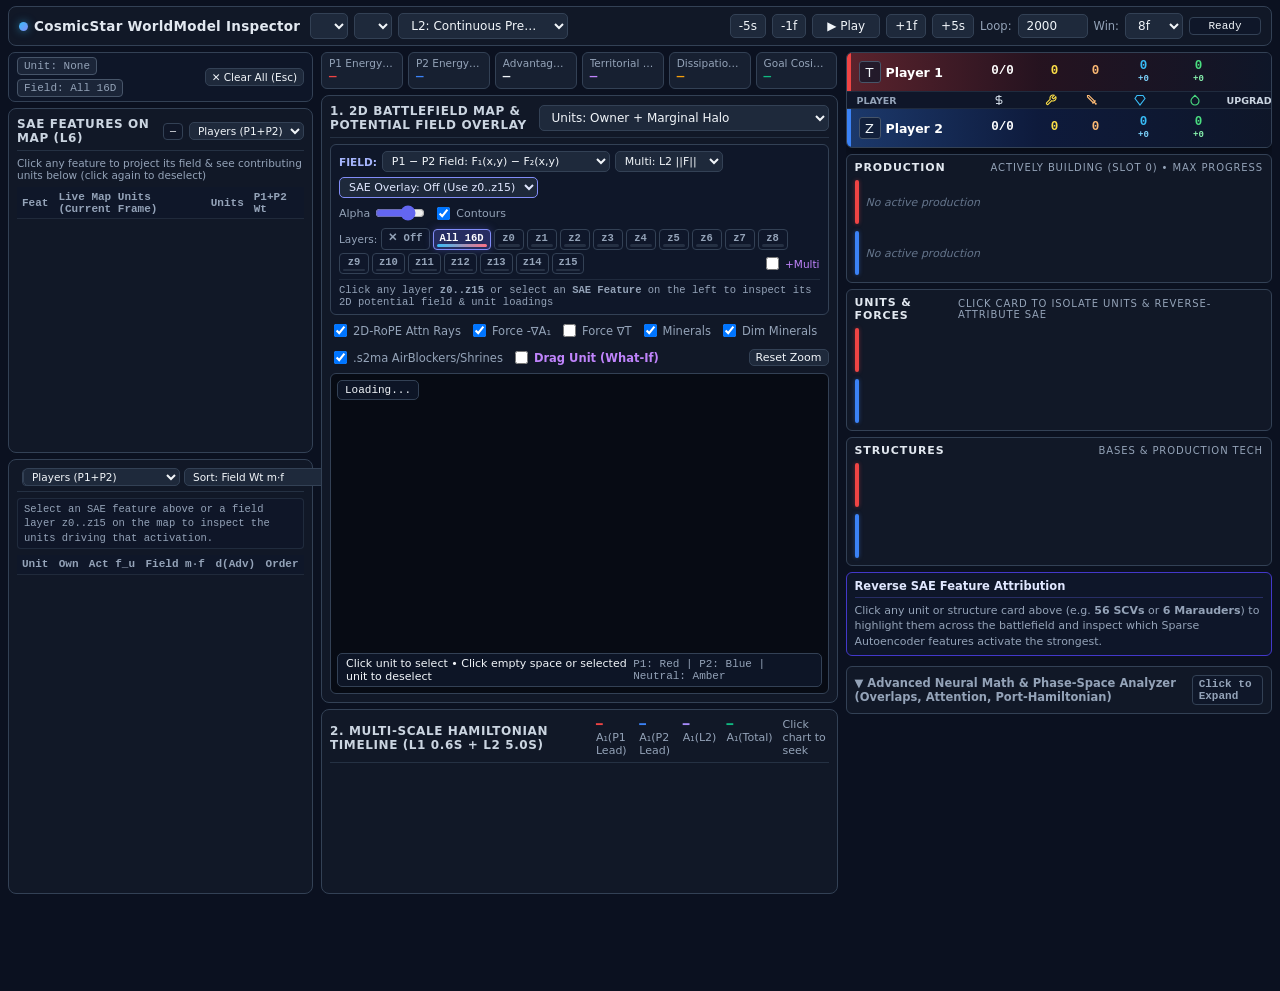
==== commit 3669e56d: "fix(inspector): refine HUD divider icons, unescape player names, and fix production morphs and egg f" ====
--- a/src/cosmicstar/worldmodel/inspector_ui/index.html
+++ b/src/cosmicstar/worldmodel/inspector_ui/index.html
@@ -1097,10 +1097,8 @@
         <!-- Player 1 Row (Red) -->
         <div class="esl-player-row p1" id="eslRowP1">
           <div class="esl-name-box">
-            <span class="esl-bo-badge">Bo5</span>
-            <span class="esl-screen-icon">📺</span>
+            <span class="esl-race-crest" id="hudP1Race">T</span>
             <span class="esl-name" id="hudP1Name">Player 1</span>
-            <span class="esl-race-crest" id="hudP1Race">T</span>
           </div>
           <div class="esl-col-stat" title="Supply: Food Used / Cap">
             <span class="esl-val-lg" id="hudP1Supply" style="color:#ffffff;">0/0</span>
@@ -1128,16 +1126,13 @@
             <span>PLAYER</span>
           </div>
           <div class="esl-col-stat" style="color:#cbd5e1;" title="Supply (Used / Cap)">
-            <img class="hud-divider-icon" src="/assets/icons/icon-supply-terran_nobg.png" alt="Supply" onerror="this.style.display='none'; this.nextElementSibling.style.display='block';"/>
-            <svg style="display:none;" width="12" height="12" viewBox="0 0 24 24" fill="none" stroke="currentColor" stroke-width="2.2"><path d="M12 2v20M17 5H9.5a3.5 3.5 0 0 0 0 7h5a3.5 3.5 0 0 1 0 7H6"/></svg>
+            <svg width="12" height="12" viewBox="0 0 24 24" fill="none" stroke="currentColor" stroke-width="2.2"><path d="M12 2v20M17 5H9.5a3.5 3.5 0 0 0 0 7h5a3.5 3.5 0 0 1 0 7H6"/></svg>
           </div>
           <div class="esl-col-stat" style="color:#fde047;" title="Workers">
-            <img class="hud-divider-icon" src="/assets/icons/ui_console_helperbutton_icon_worker_terr.png" alt="Workers" onerror="this.style.display='none'; this.nextElementSibling.style.display='block';"/>
-            <svg style="display:none;" width="12" height="12" viewBox="0 0 24 24" fill="none" stroke="currentColor" stroke-width="2.2"><path d="M14.7 6.3a1 1 0 0 0 0 1.4l1.6 1.6a1 1 0 0 0 1.4 0l3.77-3.77a6 6 0 0 1-7.94 7.94l-6.91 6.91a2.12 2.12 0 0 1-3-3l6.91-6.91a6 6 0 0 1 7.94-7.94l-3.76 3.76z"/></svg>
+            <svg width="12" height="12" viewBox="0 0 24 24" fill="none" stroke="currentColor" stroke-width="2.2"><path d="M14.7 6.3a1 1 0 0 0 0 1.4l1.6 1.6a1 1 0 0 0 1.4 0l3.77-3.77a6 6 0 0 1-7.94 7.94l-6.91 6.91a2.12 2.12 0 0 1-3-3l6.91-6.91a6 6 0 0 1 7.94-7.94l-3.76 3.76z"/></svg>
           </div>
           <div class="esl-col-stat" style="color:#fdba74;" title="Army">
-            <img class="hud-divider-icon" src="/assets/icons/ui_console_helperbutton_icon_army_terr.png" alt="Army" onerror="this.style.display='none'; this.nextElementSibling.style.display='block';"/>
-            <svg style="display:none;" width="12" height="12" viewBox="0 0 24 24" fill="none" stroke="currentColor" stroke-width="2.2"><polygon points="14.5 17.5 3 6 3 3 6 3 17.5 14.5"/><line x1="13" y1="19" x2="19" y2="13"/><line x1="16" y1="16" x2="20" y2="20"/><line x1="19" y1="21" x2="21" y2="19"/></svg>
+            <svg width="12" height="12" viewBox="0 0 24 24" fill="none" stroke="currentColor" stroke-width="2.2"><polygon points="14.5 17.5 3 6 3 3 6 3 17.5 14.5"/><line x1="13" y1="19" x2="19" y2="13"/><line x1="16" y1="16" x2="20" y2="20"/><line x1="19" y1="21" x2="21" y2="19"/></svg>
           </div>
           <div class="esl-col-stat" style="color:#38bdf8;" title="Minerals">
             <img class="hud-divider-icon" src="/assets/icons/icon-mineral-nobg.png" alt="Minerals" onerror="this.style.display='none'; this.nextElementSibling.style.display='block';"/>
@@ -1148,8 +1143,6 @@
             <svg style="display:none;" width="12" height="12" viewBox="0 0 24 24" fill="none" stroke="currentColor" stroke-width="2.2"><path d="M12 2.69l5.66 5.66a8 8 0 1 1-11.31 0z"/></svg>
           </div>
           <div style="display:flex; align-items:center; gap:4px; font-weight:700; color:#cbd5e1; font-size:9.5px; padding-left:2px;">
-            <img class="hud-divider-icon" src="/assets/icons/btn-upgrade-terran-infantryweaponslevel1.png" alt="Upgrades" onerror="this.style.display='none'; this.nextElementSibling.style.display='block';"/>
-            <svg style="display:none;" width="11" height="11" viewBox="0 0 24 24" fill="none" stroke="currentColor" stroke-width="2.2"><path d="M12 22s8-4 8-10V5l-8-3-8 3v7c0 6 8 10 8 10z"/></svg>
             <span>UPGRADES</span>
           </div>
         </div>
@@ -1157,10 +1150,8 @@
         <!-- Player 2 Row (Blue) -->
         <div class="esl-player-row p2" id="eslRowP2">
           <div class="esl-name-box">
-            <span class="esl-bo-badge">Bo5</span>
-            <span class="esl-screen-icon">📺</span>
+            <span class="esl-race-crest" id="hudP2Race">Z</span>
             <span class="esl-name" id="hudP2Name">Player 2</span>
-            <span class="esl-race-crest" id="hudP2Race">Z</span>
           </div>
           <div class="esl-col-stat" title="Supply: Food Used / Cap">
             <span class="esl-val-lg" id="hudP2Supply" style="color:#ffffff;">0/0</span>
@@ -1561,6 +1552,23 @@
   return `${m}:${s < 10 ? "0" : ""}${s}`;
 }
 
+function unescapeHtml(str) {
+  if (!str) return "";
+  const txt = document.createElement("textarea");
+  txt.innerHTML = str;
+  return txt.value;
+}
+
+function escapeHtml(str) {
+  if (!str) return "";
+  return String(str)
+    .replace(/&/g, "&amp;")
+    .replace(/</g, "&lt;")
+    .replace(/>/g, "&gt;")
+    .replace(/"/g, "&quot;")
+    .replace(/'/g, "&#039;");
+}
+
 function setupHiDPICanvas(canvas, fixedW = null, fixedH = null) {
   const dpr = window.devicePixelRatio || 1;
   if (!canvas.dataset.baseH) {
@@ -1604,8 +1612,10 @@
   CATALOG.forEach(g => {
     const opt = document.createElement("option");
     opt.value = g.gid;
-    const winTag = g.winner === 1 ? `P1 ${g.p1_name}` : (g.winner === 2 ? `P2 ${g.p2_name}` : "Draw");
-    opt.textContent = `[${g.map}] ${g.p1_name} (${g.p1_race[0]}) vs ${g.p2_name} (${g.p2_race[0]}) — ${fmtTime(g.duration_s)} (Win: ${winTag})`;
+    const p1n = unescapeHtml(g.p1_name);
+    const p2n = unescapeHtml(g.p2_name);
+    const winTag = g.winner === 1 ? `P1 ${p1n}` : (g.winner === 2 ? `P2 ${p2n}` : "Draw");
+    opt.textContent = `[${g.map}] ${p1n} (${g.p1_race[0]}) vs ${p2n} (${g.p2_race[0]}) — ${fmtTime(g.duration_s)} (Win: ${winTag})`;
     if (g.subset === "unseen_games") grpUnseen.appendChild(opt);
     else grpTrain.appendChild(opt);
   });
@@ -2644,7 +2654,7 @@
     const pUpper = pKey.toUpperCase();
 
     const elName = document.getElementById(`hud${pUpper}Name`);
-    if (elName) elName.textContent = d.name || `Player ${pKey === 'p1' ? 1 : 2}`;
+    if (elName) elName.textContent = unescapeHtml(d.name || `Player ${pKey === 'p1' ? 1 : 2}`);
 
     const elRace = document.getElementById(`hud${pUpper}Race`);
     if (elRace) {
@@ -2809,13 +2819,13 @@
     return;
   }
 
-  const pName = playerKey === "p1" ? (FRAME.hud ? FRAME.hud.p1.name : "Player 1") : (FRAME.hud ? FRAME.hud.p2.name : "Player 2");
+  const pName = unescapeHtml(playerKey === "p1" ? (FRAME.hud ? FRAME.hud.p1.name : "Player 1") : (FRAME.hud ? FRAME.hud.p2.name : "Player 2"));
   const pCol = playerKey === "p1" ? "var(--p1)" : "var(--p2)";
   const groupIcon = getUnitOrUpgradeIcon(unitName, "unit");
   if (pnlTitle) {
     pnlTitle.innerHTML = `<span style="display:inline-flex; align-items:center; gap:6px;">
       <span style="width:20px; height:20px; display:inline-block; border-radius:3px; overflow:hidden; vertical-align:middle;">${groupIcon}</span>
-      <span style="color:${pCol};font-weight:800;">${pName}</span> • ${unitName} (${rows.length} units)
+      <span style="color:${pCol};font-weight:800;">${escapeHtml(pName)}</span> • ${escapeHtml(unitName)} (${rows.length} units)
     </span>`;
   }
   if (btnDeselect) {
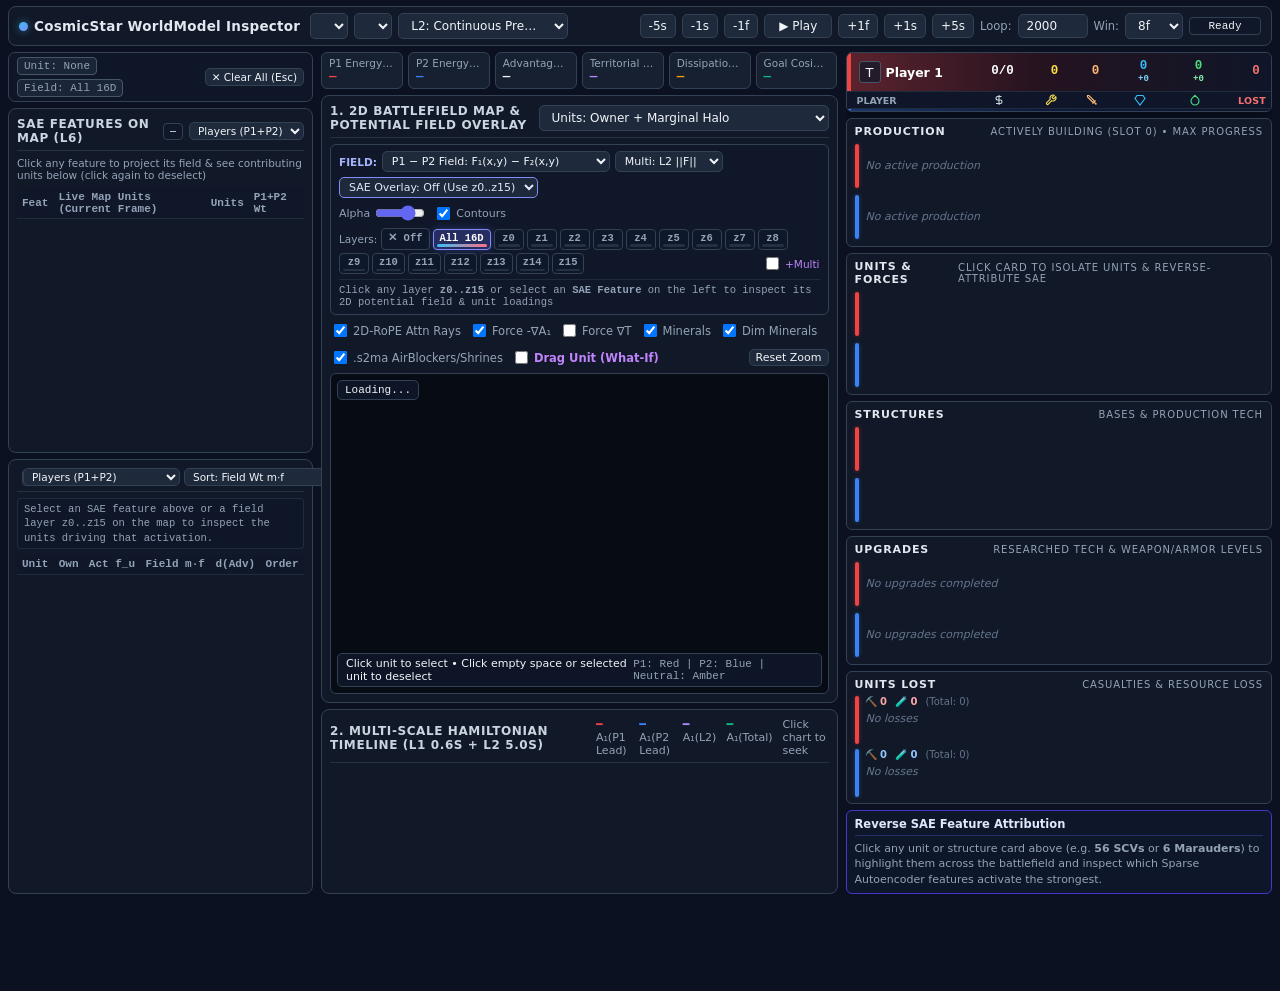
==== commit e5169462: "feat(inspector): add resources/units lost, upgrades rowgroup, fix potential colors, sae solo map, an" ====
--- a/src/cosmicstar/worldmodel/inspector_ui/index.html
+++ b/src/cosmicstar/worldmodel/inspector_ui/index.html
@@ -297,7 +297,7 @@
   }
   .esl-player-row {
     display: grid;
-    grid-template-columns: minmax(110px, 1.25fr) minmax(58px, 0.8fr) minmax(36px, 0.45fr) minmax(36px, 0.45fr) minmax(50px, 0.65fr) minmax(50px, 0.65fr) minmax(70px, 1.1fr);
+    grid-template-columns: minmax(110px, 1.25fr) minmax(58px, 0.8fr) minmax(36px, 0.45fr) minmax(36px, 0.45fr) minmax(50px, 0.65fr) minmax(50px, 0.65fr) minmax(55px, 0.7fr);
     align-items: center;
     gap: 5px;
     padding: 4px 8px;
@@ -398,7 +398,7 @@
   }
   .esl-divider-row {
     display: grid;
-    grid-template-columns: minmax(110px, 1.25fr) minmax(58px, 0.8fr) minmax(36px, 0.45fr) minmax(36px, 0.45fr) minmax(50px, 0.65fr) minmax(50px, 0.65fr) minmax(70px, 1.1fr);
+    grid-template-columns: minmax(110px, 1.25fr) minmax(58px, 0.8fr) minmax(36px, 0.45fr) minmax(36px, 0.45fr) minmax(50px, 0.65fr) minmax(50px, 0.65fr) minmax(55px, 0.7fr);
     align-items: center;
     gap: 5px;
     padding: 2px 8px;
@@ -819,9 +819,11 @@
     </div>
     <div class="topbar-group">
       <button id="btnStepBack5s" title="-5 seconds (-112 loops)">-5s</button>
+      <button id="btnStepBack1s" title="-1 second (-22 loops)">-1s</button>
       <button id="btnStepBack1" title="-1 frame">-1f</button>
       <button id="btnPlayPause" title="Play / Pause scrub">▶ Play</button>
       <button id="btnStepFwd1" title="+1 frame">+1f</button>
+      <button id="btnStepFwd1s" title="+1 second (+22 loops)">+1s</button>
       <button id="btnStepFwd5s" title="+5 seconds (+112 loops)">+5s</button>
       <span style="color:var(--text-secondary);font-size:11.5px;">Loop:</span>
       <input type="number" id="loopInput" style="width:70px;" value="2000" step="14" />
@@ -1117,7 +1119,9 @@
             <span class="esl-val-lg" id="hudP1Vespene" style="color:#4ade80;">0</span>
             <span class="esl-val-rate" id="hudP1VespRate" style="color:#86efac;">+0</span>
           </div>
-          <div class="esl-upgrades-list" id="hudP1Upgrades" title="Completed Upgrades"></div>
+          <div class="esl-col-stat" title="Total Resources Lost (Minerals + Gas)">
+            <span class="esl-val-lg" id="hudP1Lost" style="color:#f87171;">0</span>
+          </div>
         </div>
 
         <!-- Center Divider with Category Icons (Image 2 style) -->
@@ -1142,8 +1146,8 @@
             <img class="hud-divider-icon" src="/assets/icons/icon-gas-terran-nobg.png" alt="Vespene Gas" onerror="this.style.display='none'; this.nextElementSibling.style.display='block';"/>
             <svg style="display:none;" width="12" height="12" viewBox="0 0 24 24" fill="none" stroke="currentColor" stroke-width="2.2"><path d="M12 2.69l5.66 5.66a8 8 0 1 1-11.31 0z"/></svg>
           </div>
-          <div style="display:flex; align-items:center; gap:4px; font-weight:700; color:#cbd5e1; font-size:9.5px; padding-left:2px;">
-            <span>UPGRADES</span>
+          <div class="esl-col-stat" style="color:#f87171;" title="Resources Lost">
+            <span style="font-weight:700; font-size:9.5px; letter-spacing:0.02em;">LOST</span>
           </div>
         </div>
 
@@ -1170,7 +1174,9 @@
             <span class="esl-val-lg" id="hudP2Vespene" style="color:#4ade80;">0</span>
             <span class="esl-val-rate" id="hudP2VespRate" style="color:#86efac;">+0</span>
           </div>
-          <div class="esl-upgrades-list" id="hudP2Upgrades" title="Completed Upgrades"></div>
+          <div class="esl-col-stat" title="Total Resources Lost (Minerals + Gas)">
+            <span class="esl-val-lg" id="hudP2Lost" style="color:#f87171;">0</span>
+          </div>
         </div>
       </div>
 
@@ -1226,7 +1232,61 @@
         </div>
       </div>
 
-      <!-- 5. REVERSE SAE FEATURE ATTRIBUTION PANEL -->
+      <!-- 4. UPGRADES (Row Groups) -->
+      <div class="row-group-panel">
+        <div class="row-group-title">
+          <span>UPGRADES</span>
+          <span style="font-size:10px; font-weight:400; color:var(--text-secondary);">Researched Tech &amp; Weapon/Armor Levels</span>
+        </div>
+        <div class="unit-row-item">
+          <div class="unit-row-bar p1" title="Player 1 Completed Upgrades"></div>
+          <div class="cards-scroll-wrap" id="upgradesP1Cards">
+            <span style="font-size:11px; color:var(--text-muted); font-style:italic;">No upgrades completed</span>
+          </div>
+        </div>
+        <div class="unit-row-item">
+          <div class="unit-row-bar p2" title="Player 2 Completed Upgrades"></div>
+          <div class="cards-scroll-wrap" id="upgradesP2Cards">
+            <span style="font-size:11px; color:var(--text-muted); font-style:italic;">No upgrades completed</span>
+          </div>
+        </div>
+      </div>
+
+      <!-- 5. UNITS LOST (Row Groups with Minerals / Vespene breakdown) -->
+      <div class="row-group-panel">
+        <div class="row-group-title">
+          <span>UNITS LOST</span>
+          <span style="font-size:10px; font-weight:400; color:var(--text-secondary);">Casualties &amp; Resource Loss</span>
+        </div>
+        <div class="unit-row-item" style="align-items:flex-start;">
+          <div class="unit-row-bar p1" title="Player 1 Losses" style="height:48px;"></div>
+          <div style="display:flex; flex-direction:column; gap:4px; flex:1; min-width:0;">
+            <div style="font-size:10px; font-weight:600; color:#fca5a5; display:flex; align-items:center; gap:8px;" id="p1LostHeader">
+              <span>⛏️ 0</span>
+              <span>🧪 0</span>
+              <span style="color:var(--text-muted); font-weight:400;">(Total: 0)</span>
+            </div>
+            <div class="cards-scroll-wrap" id="lostP1Cards">
+              <span style="font-size:11px; color:var(--text-muted); font-style:italic;">No losses</span>
+            </div>
+          </div>
+        </div>
+        <div class="unit-row-item" style="align-items:flex-start;">
+          <div class="unit-row-bar p2" title="Player 2 Losses" style="height:48px;"></div>
+          <div style="display:flex; flex-direction:column; gap:4px; flex:1; min-width:0;">
+            <div style="font-size:10px; font-weight:600; color:#93c5fd; display:flex; align-items:center; gap:8px;" id="p2LostHeader">
+              <span>⛏️ 0</span>
+              <span>🧪 0</span>
+              <span style="color:var(--text-muted); font-weight:400;">(Total: 0)</span>
+            </div>
+            <div class="cards-scroll-wrap" id="lostP2Cards">
+              <span style="font-size:11px; color:var(--text-muted); font-style:italic;">No losses</span>
+            </div>
+          </div>
+        </div>
+      </div>
+
+      <!-- 6. REVERSE SAE FEATURE ATTRIBUTION PANEL -->
       <div class="sae-attr-box" id="reverseSaePanel">
         <div class="sae-attr-header">
           <span id="reverseSaeTitle" style="font-weight:700; font-size:11.5px; color:#e0e7ff;">Reverse SAE Feature Attribution</span>
@@ -1236,264 +1296,6 @@
           Click any unit or structure card above (e.g. <b>56 SCVs</b> or <b>6 Marauders</b>) to highlight them across the battlefield and inspect which Sparse Autoencoder features activate the strongest.
         </div>
       </div>
-
-      <!-- 6. COLLAPSIBLE DEEP INSPECTION DRAWER (Panels 3, 4, 5) -->
-      <details class="deep-math-drawer">
-        <summary>
-          <span>▼ Advanced Neural Math &amp; Phase-Space Analyzer (Overlaps, Attention, Port-Hamiltonian)</span>
-          <span class="badge">Click to Expand</span>
-        </summary>
-        <div style="margin-top:6px; display:flex; flex-direction:column; gap:6px;">
-          <!-- Navigation Tabs for Panels 3, 4, 5 -->
-          <div class="tab-bar">
-            <button class="tab-btn active" data-tab="tabGram">3. Field Overlaps &amp; Modes</button>
-            <button class="tab-btn" data-tab="tabAttn">4. Transformer &amp; 7-Layer SAE</button>
-            <button class="tab-btn" data-tab="tabPhd">5. Port-Hamiltonian &amp; What-If</button>
-          </div>
-
-      <!-- TAB 3: CONTINUOUS FIELD OVERLAPS & SPECTRAL EXPLORER -->
-      <div id="tabGram" class="tab-pane active panel">
-        <div class="panel-header">
-          <div style="display:flex; gap:5px; align-items:center; flex-wrap:wrap;">
-            <span class="panel-title">Field Overlaps &amp; Kernels</span>
-            <select id="gramOwnerSelect">
-              <option value="p1">Owner: Player 1</option>
-              <option value="p2">Owner: Player 2</option>
-              <option value="diff">Owner: P1 − P2 Diff</option>
-              <option value="neutral">Owner: Neutral</option>
-            </select>
-            <select id="gramMatType">
-              <optgroup label="16×16 Continuous Spatial Field Overlaps (Zero-Gram Phase-Space)">
-                <option value="F_self_8x8" selected>r×r Self-Field Overlap F_self = ∫ F_p(r) F_p(r)ᵀ dr</option>
-                <option value="grad_F_self">r×r Self-Field Sensitivity ∂(-A₁)/∂F_self (×10⁻³)</option>
-                <option value="contrib_F_self">r×r Self-Field Attribution F_self ⊙ ∂(-A₁)/∂F_self</option>
-                <option value="F_cross_8x8">r×r P1–P2 Contest Overlap F_cross = ∫ F_p(r) F_{-p}(r)ᵀ dr</option>
-                <option value="grad_F_cross">r×r Contest Sensitivity ∂(-A₁)/∂F_cross (×10⁻³)</option>
-                <option value="contrib_F_cross">r×r Contest Attribution F_cross ⊙ ∂(-A₁)/∂F_cross</option>
-              </optgroup>
-              <optgroup label="Spatial Wave-Packet &amp; 256×256 Encoder Kernels">
-                <option value="K_spatial">N×N 2D Polar Gauss-Rayleigh Spatial Kernel K(r_u − r_v)</option>
-                <option value="K_uu">N×N Entity-by-Entity Cosine Kernel K_uv = ĉ_u · ĉ_vᵀ</option>
-                <option value="G_cc_active">256×256 Active W_z Rowspace Covariance (rD Subspace)</option>
-                <option value="G_cc_clustered">256×256 Clustered Covariance Cov(C_p)</option>
-                <option value="G_cc_cov">256×256 Centered Covariance Cov(C_p)</option>
-                <option value="G_cc_256">256×256 Raw Entity Feature Covariance C_pᵀ C_p / N₀</option>
-              </optgroup>
-              <optgroup label="(8+r)×(8+r) Combined Totals + Field View &amp; Layer 2">
-                <option value="G_16x16">(8+r)×(8+r) Combined Grounded Diag + F_self</option>
-                <option value="grad_G">(8+r)×(8+r) Sensitivity ∂(-A₁)/∂[Totals ⊕ F_self]</option>
-                <option value="contrib_G">(8+r)×(8+r) Attribution [Totals ⊕ F_self] ⊙ ∂(-A₁)</option>
-                <option value="l2_cc">16×16 Layer 2 Congruence tanh(W_cᵀ G_cc W_c)</option>
-              </optgroup>
-            </select>
-            <button id="btnGramResetZoom" style="padding:2px 7px;font-size:11px;" title="Reset matrix zoom &amp; pan (Scroll wheel to zoom in)">1× Zoom</button>
-            <button id="btnGramExpand" style="padding:2px 7px;font-size:11px;" title="Toggle full-panel matrix view">⛶ Expand</button>
-            <button id="btnGramClearMode" style="padding:2px 6px;font-size:10.5px;display:none;" class="danger" title="Clear active Gram cell / SVD mode">✕ Mode</button>
-          </div>
-          <span id="gramCellBadge" class="badge">Click cell (a,b) or bar σ_k to project (click again to deselect)</span>
-        </div>
-
-        <div id="gramLayout" class="gram-layout">
-          <!-- Left: Large Interactive Matrix Canvas (supports Scroll Zoom + Drag Pan + Loupe) -->
-          <div id="gramCard" class="card-box" style="align-items:center;justify-content:center;min-height:260px;min-width:0;position:relative;overflow:hidden;">
-            <div id="gramCanvasWrap" style="width:100%;flex:1;min-height:0;min-width:0;overflow:hidden;display:flex;align-items:center;justify-content:center;">
-              <canvas id="gramCanvas" style="cursor:crosshair;display:block;"></canvas>
-            </div>
-            <div id="gramHoverText" style="font-family:var(--font-mono);font-size:11.5px;color:var(--text-secondary);text-align:center;width:100%;white-space:nowrap;overflow:hidden;text-overflow:ellipsis;">
-              Scroll wheel to zoom (up to 16×) • Drag to pan • Click cell to project onto map
-            </div>
-          </div>
-
-          <!-- Right: 256x256 G_cc SVD Spectrum + Unit Attribution Table -->
-          <div class="gram-side-col" style="display:flex;flex-direction:column;gap:6px;min-height:0;">
-            <div class="card-box">
-              <div style="display:flex;justify-content:space-between;align-items:center;">
-                <span style="font-weight:600;font-size:11.5px;">Full-Rank 256×256 G_cc Spectrum (Click Bar for Mode)</span>
-                <span id="effRankBadge" class="badge">Eff Rank: —</span>
-              </div>
-              <canvas id="svdCanvas" height="95" style="width:100%;display:block;cursor:pointer;"></canvas>
-              <div style="display:flex;gap:4px;align-items:center;justify-content:space-between;font-size:11px;color:var(--text-secondary);">
-                <span>L2 Learned Basis W_c Column (0..15):</span>
-                <select id="l2BasisSelect" style="padding:2px 5px;font-size:11px;">
-                  <option value="-1">None</option>
-                  <option value="0">W_c Mode 0</option><option value="1">W_c Mode 1</option>
-                  <option value="2">W_c Mode 2</option><option value="3">W_c Mode 3</option>
-                  <option value="4">W_c Mode 4</option><option value="5">W_c Mode 5</option>
-                  <option value="6">W_c Mode 6</option><option value="7">W_c Mode 7</option>
-                  <option value="8">W_c Mode 8</option><option value="9">W_c Mode 9</option>
-                  <option value="10">W_c Mode 10</option><option value="11">W_c Mode 11</option>
-                  <option value="12">W_c Mode 12</option><option value="13">W_c Mode 13</option>
-                  <option value="14">W_c Mode 14</option><option value="15">W_c Mode 15</option>
-                </select>
-              </div>
-            </div>
-
-            <div id="gramCorrCard" class="card-box" style="font-size:11px;font-family:var(--font-mono);line-height:1.45;">
-              <div style="font-weight:700;color:#e2e8f0;font-family:var(--font-sans);font-size:11.5px;">
-                Active Cell Feature Correlations (What This Mode Encodes)
-              </div>
-              <div id="gramCorrBody" style="color:var(--text-secondary);">
-                Click any cell in a 256×256, N×N, or 8×256 Gram matrix to decode its top physical &amp; unit-type correlations.
-              </div>
-            </div>
-
-            <div class="card-box" style="flex:1;min-height:0;">
-              <div style="display:flex;justify-content:space-between;align-items:center;">
-                <span id="gramAttrTitle" style="font-weight:600;font-size:11.5px;">Top Contributing Units on Map</span>
-                <span id="gramTypeSummary" style="font-size:11px;color:var(--text-secondary);"></span>
-              </div>
-              <div class="scroll-box" style="flex:1;">
-                <table class="data-table">
-                  <thead>
-                    <tr><th>Unit</th><th>Own</th><th>Score</th><th>d(-A₁)</th><th>HP/Shd</th><th>Order</th></tr>
-                  </thead>
-                  <tbody id="gramUnitTableBody"></tbody>
-                </table>
-              </div>
-            </div>
-          </div>
-        </div>
-      </div>
-
-      <!-- TAB 4: TRANSFORMER LAYER & ATTENTION INSPECTOR -->
-      <div id="tabAttn" class="tab-pane panel">
-        <div class="panel-header">
-          <div style="display:flex;gap:6px;align-items:center;flex-wrap:wrap;">
-            <span class="panel-title">Spatiotemporal Block Inspector</span>
-            <select id="tokenSelect" style="max-width:170px;" title="Selected Token"></select>
-            <button id="btnTokDeselect" style="padding:2px 6px;font-size:11px;" title="Deselect active token / unit">✕ None</button>
-            <button id="btnTokCLS" style="padding:2px 6px;font-size:11px;">[CLS]</button>
-            <button id="btnTokP1" style="padding:2px 6px;font-size:11px;color:var(--p1);">[P1]</button>
-            <button id="btnTokP2" style="padding:2px 6px;font-size:11px;color:var(--p2);">[P2]</button>
-          </div>
-          <div style="display:flex;gap:5px;align-items:center;">
-            <span style="font-size:11px;color:var(--text-secondary);">Layer:</span>
-            <select id="layerSelect">
-              <option value="0">Block 0 (L1)</option>
-              <option value="1">Block 1 (L2)</option>
-              <option value="2">Block 2 (L3)</option>
-              <option value="3">Block 3 (L4)</option>
-              <option value="4">Block 4 (L5)</option>
-              <option value="5" selected>Block 5 (Final L6)</option>
-            </select>
-            <span style="font-size:11px;color:var(--text-secondary);">Head:</span>
-            <select id="headSelect">
-              <option value="0" selected>Mean (H0..3)</option>
-              <option value="1">Head 0</option>
-              <option value="2">Head 1</option>
-              <option value="3">Head 2</option>
-              <option value="4">Head 3</option>
-            </select>
-          </div>
-        </div>
-
-        <div class="sub-grid-2" style="flex:1;">
-          <!-- Left: Outgoing & Incoming Spatial 2D-RoPE Attention -->
-          <div style="display:flex;flex-direction:column;gap:6px;min-height:0;">
-            <div class="card-box" style="flex:1;min-height:0;">
-              <div style="display:flex;justify-content:space-between;align-items:center;">
-                <span style="font-weight:600;font-size:11.5px;">Spatial 2D-RoPE Outgoing Attention (Query = Selected)</span>
-                <span style="font-size:10.5px;color:var(--text-secondary);">Click row to inspect target</span>
-              </div>
-              <div class="scroll-box" style="flex:1;">
-                <table class="data-table">
-                  <thead>
-                    <tr><th>Target Token</th><th>Weight</th><th>H0</th><th>H1</th><th>H2</th><th>H3</th></tr>
-                  </thead>
-                  <tbody id="attnOutTableBody"></tbody>
-                </table>
-              </div>
-            </div>
-
-            <div class="card-box" style="height:155px;">
-              <span style="font-weight:600;font-size:11.5px;">Causal 1D-RoPE Temporal Attention (Blocks 0..5 × Window Frames)</span>
-              <canvas id="tempAttnCanvas" height="115" style="width:100%;display:block;"></canvas>
-            </div>
-          </div>
-
-          <!-- Right: Layer Trajectory + Additive Input Embedding Breakdown -->
-          <div style="display:flex;flex-direction:column;gap:6px;min-height:0;">
-            <div class="card-box">
-              <span style="font-weight:600;font-size:11.5px;">Representation Evolution Across Depth (Embed → Block 0..5)</span>
-              <canvas id="layerEvolCanvas" height="125" style="width:100%;display:block;"></canvas>
-              <div style="display:flex;justify-content:space-between;font-size:10.5px;color:var(--text-secondary);">
-                <span><b style="color:#38bdf8;">━</b> ||c^(l)||₂ Norm</span>
-                <span><b style="color:#818cf8;">■</b> ΔSpace Norm</span>
-                <span><b style="color:#f59e0b;">■</b> ΔTime Norm</span>
-                <span><b style="color:#10b981;">┄</b> Cos(c^(l), c^(6))</span>
-              </div>
-            </div>
-
-            <div class="card-box">
-              <span style="font-weight:600;font-size:11.5px;">Additive Input Embedding Norms at l=0 (Ruleset vs Kinematics vs Field)</span>
-              <canvas id="embPartsCanvas" height="105" style="width:100%;display:block;"></canvas>
-            </div>
-
-            <div class="card-box" style="flex:1; min-height:0; overflow-y:auto;">
-              <div style="display:flex;justify-content:space-between;align-items:center;">
-                <span style="font-weight:600;font-size:11.5px;">Selected Unit Grounded Q, Latent Z (r≥0) &amp; 7-Layer Top-K SAE</span>
-                <span id="saeR2Badge" class="badge" style="font-size:10px;">SAE L0..L6</span>
-              </div>
-              <div id="selectedUnitStats" style="font-family:var(--font-mono);font-size:11px;color:var(--text-secondary);line-height:1.45;">
-                Select a unit on the map to inspect its Q, Z, and 7-Layer Top-K Sparse Autoencoder features.
-              </div>
-            </div>
-          </div>
-        </div>
-      </div>
-
-      <!-- TAB 5: PORT-HAMILTONIAN FLOW & COUNTERFACTUAL SANDBOX -->
-      <div id="tabPhd" class="tab-pane panel">
-        <div class="panel-header">
-          <div style="display:flex;gap:8px;align-items:center;">
-            <span class="panel-title">Port-Hamiltonian Flow: dx = (J(x) − R(x))∇H + B(x)u</span>
-            <select id="phdPlayerSelect">
-              <option value="p1">Player 1 Flow</option>
-              <option value="p2">Player 2 Flow</option>
-            </select>
-          </div>
-          <div style="display:flex;gap:10px;font-size:11px;">
-            <span><b style="color:var(--cons);">■</b> Conservative J∇H</span>
-            <span><b style="color:var(--diss);">■</b> Dissipative -R∇H</span>
-            <span><b style="color:var(--ctrl);">■</b> Control Port Bu</span>
-            <span><b style="color:#fff;">◆</b> True dx</span>
-          </div>
-        </div>
-
-        <canvas id="phdFlowCanvas" height="145" style="width:100%;display:block;"></canvas>
-
-        <div class="sub-grid-2" style="flex:1;min-height:0;">
-          <div class="card-box" style="min-height:0;">
-            <span style="font-weight:600;font-size:11.5px;">Per-Coordinate Phase-Space Velocity Table (Weighted)</span>
-            <div class="scroll-box" style="flex:1;">
-              <table class="data-table">
-                <thead>
-                  <tr><th>Observable</th><th>x_t</th><th>J∇H</th><th>-R∇H</th><th>Bu</th><th>Pred dx</th><th>True dx</th><th>∇(-A₁)</th></tr>
-                </thead>
-                <tbody id="phdTableBody"></tbody>
-              </table>
-            </div>
-          </div>
-
-          <div class="card-box" style="min-height:0;">
-            <div style="display:flex;justify-content:space-between;align-items:center;">
-              <span style="font-weight:600;font-size:11.5px;">Counterfactual Sandbox ("What-If" Probe)</span>
-              <button id="btnClearCF" class="danger" style="padding:2px 7px;font-size:11px;">Reset Edits</button>
-            </div>
-            <div style="display:flex;gap:5px;flex-wrap:wrap;">
-              <button id="btnCFDeleteSel" style="font-size:11px;">Delete Selected Unit</button>
-              <button id="btnCFHalfHP" style="font-size:11px;">50% HP on Selected</button>
-              <button id="btnCFDelP1Army" style="font-size:11px;">Delete Top 5 P1 Army</button>
-              <button id="btnCFDelP2Army" style="font-size:11px;">Delete Top 5 P2 Army</button>
-            </div>
-            <div id="cfDeltaBox" style="background:rgba(15,23,42,0.65);border:1px solid var(--border-solid);border-radius:5px;padding:7px;font-family:var(--font-mono);font-size:11.5px;line-height:1.5;">
-              No active counterfactual edits. Click "Delete Selected Unit" or enable "Drag Unit (What-If)" above the map to move units and see live Hamiltonian deltas!
-            </div>
-          </div>
-        </div>
-      </div>
-        </div>
-      </details>
     </div>
   </div>
 </div>
@@ -1556,7 +1358,14 @@
   if (!str) return "";
   const txt = document.createElement("textarea");
   txt.innerHTML = str;
-  return txt.value;
+  let val = txt.value;
+  // Strip SC2 <sp/> tags and replace with a space
+  val = val.replace(/<\s*\/?\s*sp\s*\/?>/gi, " ");
+  // Strip SC2 color tags <c val="..."> and </c>
+  val = val.replace(/<\/?c(\s+[^>]*)?>/gi, "");
+  // Collapse consecutive whitespace
+  val = val.replace(/\s+/g, " ").trim();
+  return val;
 }
 
 function escapeHtml(str) {
@@ -1874,9 +1683,6 @@
       renderReverseSaeAttribution(null, null, []);
     }
   }
-  renderGramPanel();
-  renderAttnPanel();
-  renderPhdPanel();
 }
 
 function summarizeSaeFeatureOnFrame(f) {
@@ -2685,21 +2491,8 @@
     const elVespRate = document.getElementById(`hud${pUpper}VespRate`);
     if (elVespRate) elVespRate.textContent = `+${d.vespene_rate}`;
 
-    const elUps = document.getElementById(`hud${pUpper}Upgrades`);
-    if (elUps) {
-      if (!d.upgrades || d.upgrades.length === 0) {
-        elUps.innerHTML = `<span style="font-size:10px;color:var(--text-muted);font-style:italic;">No upgrades</span>`;
-      } else {
-        elUps.innerHTML = d.upgrades.map(u => {
-          const dots = Array.from({ length: u.level || 1 }, () => `<span class="esl-dot"></span>`).join("");
-          const icon = getUnitOrUpgradeIcon(u.name, "upgrade", d.race);
-          return `<div class="esl-up-badge" title="${u.name} (Level ${u.level || 1})">
-            ${icon}
-            <div class="esl-up-dots">${dots}</div>
-          </div>`;
-        }).join("");
-      }
-    }
+    const elLost = document.getElementById(`hud${pUpper}Lost`);
+    if (elLost) elLost.textContent = (d.resources_lost || 0).toLocaleString();
   }
 
   // 2. Production Queue (Image 1 style)
@@ -2771,6 +2564,61 @@
                title="${pKey.toUpperCase()} ${item.name}: ${item.count} structures (Click to isolate on map & inspect top SAE features)">
             <div class="hud-card-icon">${icon}</div>
             <div class="hud-card-badge">${item.count}</div>
+          </div>
+        `;
+      }).join("");
+    }
+  }
+
+  // 4. Completed Upgrades (Row Groups)
+  for (const pKey of ["p1", "p2"]) {
+    const elUps = document.getElementById(`upgrades${pKey.toUpperCase()}Cards`);
+    if (!elUps) continue;
+    const d = h[pKey] || {};
+    const ups = d.upgrades || [];
+    if (ups.length === 0) {
+      elUps.innerHTML = `<span style="font-size:11px; color:var(--text-muted); font-style:italic;">No upgrades completed</span>`;
+    } else {
+      elUps.innerHTML = ups.map(u => {
+        const icon = getUnitOrUpgradeIcon(u.name, "upgrade", d.race);
+        const lvlBadge = (u.level && u.level > 1) ? `<div class="hud-card-badge" style="background:#4338ca;">+${u.level}</div>` : "";
+        return `
+          <div class="hud-card ${pKey}" title="${u.name} (Level ${u.level || 1})">
+            <div class="hud-card-icon">${icon}</div>
+            ${lvlBadge}
+          </div>
+        `;
+      }).join("");
+    }
+  }
+
+  // 5. Units Lost & Resources Lost Breakdown (Row Groups)
+  for (const pKey of ["p1", "p2"]) {
+    const d = h[pKey] || {};
+    const hdr = document.getElementById(`${pKey}LostHeader`);
+    if (hdr) {
+      const minLost = (d.minerals_lost || 0).toLocaleString();
+      const vespLost = (d.vespene_lost || 0).toLocaleString();
+      const totLost = (d.resources_lost || 0).toLocaleString();
+      hdr.innerHTML = `
+        <span title="Minerals Lost">⛏️ ${minLost}</span>
+        <span title="Vespene Gas Lost">🧪 ${vespLost}</span>
+        <span style="color:var(--text-muted); font-weight:400;" title="Total Resources Lost">(Total: ${totLost})</span>
+      `;
+    }
+
+    const elLost = document.getElementById(`lost${pKey.toUpperCase()}Cards`);
+    if (!elLost) continue;
+    const deadList = (FRAME && FRAME.units_lost && FRAME.units_lost[pKey]) || [];
+    if (deadList.length === 0) {
+      elLost.innerHTML = `<span style="font-size:11px; color:var(--text-muted); font-style:italic;">No losses</span>`;
+    } else {
+      elLost.innerHTML = deadList.map(item => {
+        const icon = getUnitOrUpgradeIcon(item.name, "unit");
+        return `
+          <div class="hud-card ${pKey}" style="opacity:0.9;" title="${pKey.toUpperCase()}: ${item.count} ${item.name} lost">
+            <div class="hud-card-icon">${icon}</div>
+            <div class="hud-card-badge" style="background:#dc2626;">${item.count}</div>
           </div>
         `;
       }).join("");
@@ -2876,7 +2724,7 @@
     ...f,
     meanAct: f.sumAct / matchingUnits.length,
   }));
-  featList.sort((a, b) => b.sumAct - a.sumAct);
+  featList.sort((a, b) => b.meanAct - a.meanAct);
 
   const topFeats = featList.slice(0, 7);
   if (topFeats.length === 0) {
@@ -2884,7 +2732,8 @@
     return;
   }
 
-  const maxTotal = Math.max(...topFeats.map(f => f.sumAct), 1.0);
+  // Normalize relative to strongest activation in the selected group
+  const maxMean = Math.max(...topFeats.map(f => f.meanAct), 0.001);
 
   const html = `
     <div style="font-size:10.5px;color:var(--text-secondary);margin-bottom:3px;display:flex;justify-content:space-between;">
@@ -2893,7 +2742,8 @@
     </div>
     <div class="sae-attr-grid">
       ${topFeats.map(f => {
-        const barPct = Math.min(100, Math.round((f.sumAct / maxTotal) * 100));
+        const barPct = Math.min(100, Math.max(3, Math.round((f.meanAct / maxMean) * 100)));
+        const isSoloActive = ACTIVE_SAE_SELECTION && ACTIVE_SAE_SELECTION.layer === f.layer && ACTIVE_SAE_SELECTION.fid === f.fid;
         return `
           <div class="sae-feat-card" title="Layer ${f.layer}, Feature ${f.fid}: Mean ${f.meanAct.toFixed(2)}, Max ${f.maxAct.toFixed(2)} (${f.activeCount}/${matchingUnits.length} active)">
             <div style="display:flex;flex-direction:column;gap:1px;min-width:0;flex:1;">
@@ -2903,7 +2753,7 @@
               </div>
               <div style="display:flex;align-items:center;gap:6px;font-size:9.5px;color:var(--text-secondary);margin-top:1px;">
                 <span>Σ: <b>${f.sumAct.toFixed(1)}</b></span>
-                <span>μ: <b>${f.meanAct.toFixed(2)}</b></span>
+                <span>μ: <b>${f.meanAct.toFixed(2)}</b> <span style="color:#a5b4fc;font-size:9px;">(${barPct}%)</span></span>
                 <span>max: <b>${f.maxAct.toFixed(2)}</b></span>
                 <span>(${f.activeCount}/${matchingUnits.length})</span>
                 <div style="flex:1;height:4px;background:rgba(51,65,85,0.5);border-radius:2px;overflow:hidden;margin-left:4px;">
@@ -2911,10 +2761,10 @@
                 </div>
               </div>
             </div>
-            <button style="padding:1px 5px;font-size:9.5px;flex-shrink:0;" 
-                    onclick="isolateSaeFeatureOnMap(${f.fid})" 
-                    title="Paint this SAE feature onto the 2D battlefield map">
-              Solo Map
+            <button style="padding:1px 6px;font-size:9.5px;flex-shrink:0;${isSoloActive ? 'background:#818cf8;color:#0b1120;font-weight:700;' : ''}" 
+                    onclick="isolateSaeFeatureOnMap(${f.layer}, ${f.fid}, '${escapeHtml(f.label)}', event)" 
+                    title="Paint and highlight this SAE feature across the battlefield">
+              ${isSoloActive ? '✓ Active' : 'Solo Map'}
             </button>
           </div>
         `;
@@ -2924,16 +2774,49 @@
   pnlBody.innerHTML = html;
 }
 
-function isolateSaeFeatureOnMap(fid) {
+let ACTIVE_SAE_SELECTION = null;
+
+function isolateSaeFeatureOnMap(layer, fid, label, event) {
+  if (event) event.stopPropagation();
+  if (ACTIVE_SAE_SELECTION && ACTIVE_SAE_SELECTION.layer === layer && ACTIVE_SAE_SELECTION.fid === fid) {
+    ACTIVE_SAE_SELECTION = null;
+    ACTIVE_SAE_FID = -1;
+    const saeSelect = document.getElementById("saeMapSelect");
+    if (saeSelect) saeSelect.value = "-1";
+    renderMap();
+    renderSelectionBar();
+    if (SELECTED_GROUP_KEY && SELECTED_GROUP_ROWS.size > 0) {
+      const parts = SELECTED_GROUP_KEY.split("_");
+      renderReverseSaeAttribution(parts[0], parts.slice(1).join("_"), Array.from(SELECTED_GROUP_ROWS));
+    }
+    return;
+  }
+
+  ACTIVE_SAE_SELECTION = { layer, fid, label };
+  ACTIVE_SAE_FID = fid;
+
   const saeSelect = document.getElementById("saeMapSelect");
   if (saeSelect) {
-    saeSelect.value = fid;
-    ACTIVE_SAE_FID = fid;
-    const bgSel = document.getElementById("mapBgMode");
-    if (bgSel && bgSel.value === "terrain") {
-      bgSel.value = "diff";
-    }
-    renderMap();
+    const valKey = String(fid);
+    let opt = saeSelect.querySelector(`option[value="${valKey}"]`);
+    if (!opt) {
+      opt = document.createElement("option");
+      opt.value = valKey;
+      opt.textContent = `[L${layer} F${String(fid).padStart(3, '0')}] ${cleanSaeLabel(label)}`;
+      saeSelect.appendChild(opt);
+    }
+    saeSelect.value = valKey;
+  }
+
+  const bgSel = document.getElementById("mapBgMode");
+  if (bgSel && bgSel.value === "terrain") {
+    bgSel.value = "diff";
+  }
+  renderMap();
+  renderSelectionBar();
+  if (SELECTED_GROUP_KEY && SELECTED_GROUP_ROWS.size > 0) {
+    const parts = SELECTED_GROUP_KEY.split("_");
+    renderReverseSaeAttribution(parts[0], parts.slice(1).join("_"), Array.from(SELECTED_GROUP_ROWS));
   }
 }
 
@@ -3015,8 +2898,15 @@
 }
 
 function getActiveSAEFeature() {
-  if (!FRAME || !FRAME.map || !FRAME.map.sae_features || ACTIVE_SAE_FID < 0) return null;
-  return FRAME.map.sae_features.find(f => f.fid === ACTIVE_SAE_FID) || null;
+  if (!FRAME || !FRAME.map || ACTIVE_SAE_FID < 0) return null;
+  if (FRAME.map.sae_features) {
+    const f = FRAME.map.sae_features.find(x => x.fid === ACTIVE_SAE_FID);
+    if (f) return f;
+  }
+  if (ACTIVE_SAE_SELECTION && ACTIVE_SAE_SELECTION.fid === ACTIVE_SAE_FID) {
+    return ACTIVE_SAE_SELECTION;
+  }
+  return null;
 }
 
 function cleanSaeLabel(lbl) {
@@ -3036,7 +2926,14 @@
     if (f.fid === prevVal) opt.selected = true;
     sel.appendChild(opt);
   });
-  if (prevVal >= 0 && !feats.some(f => f.fid === prevVal)) {
+  if (ACTIVE_SAE_SELECTION && !feats.some(f => f.fid === ACTIVE_SAE_SELECTION.fid)) {
+    const opt = document.createElement("option");
+    opt.value = ACTIVE_SAE_SELECTION.fid;
+    opt.textContent = `[L${ACTIVE_SAE_SELECTION.layer} F${String(ACTIVE_SAE_SELECTION.fid).padStart(3, "0")}] ${cleanSaeLabel(ACTIVE_SAE_SELECTION.label)}`;
+    opt.selected = true;
+    sel.appendChild(opt);
+  }
+  if (prevVal >= 0 && !feats.some(f => f.fid === prevVal) && (!ACTIVE_SAE_SELECTION || ACTIVE_SAE_SELECTION.fid !== prevVal)) {
     ACTIVE_SAE_FID = -1;
     sel.value = "-1";
   }
@@ -3063,33 +2960,75 @@
     const g2 = saeFeat.grid_p2 || [];
     const ge = saeFeat.grid_env || [];
     const fTag = `SAE F${String(saeFeat.fid).padStart(3, "0")} (${cleanSaeLabel(saeFeat.label)})`;
-    for (let iy = 0; iy < G; iy++) {
-      for (let ix = 0; ix < G; ix++) {
-        const v1 = (g1[iy] && g1[iy][ix]) || 0;
-        const v2 = (g2[iy] && g2[iy][ix]) || 0;
-        const ve = (ge[iy] && ge[iy][ix]) || 0;
-        if (bgMode === "diff") {
-          grid[iy][ix] = v1 - v2;
-          isDiverging = true;
-          label = `F₁ − F₂ [${fTag}]`;
-        } else if (bgMode === "p1") {
-          grid[iy][ix] = v1;
-          isDiverging = false;
-          label = `F₁ [${fTag}]`;
-        } else if (bgMode === "p2") {
-          grid[iy][ix] = v2;
-          isDiverging = false;
-          label = `F₂ [${fTag}]`;
-        } else if (bgMode === "contest") {
-          grid[iy][ix] = v1 * v2;
-          isDiverging = false;
-          label = `F₁ · F₂ [${fTag}]`;
-        } else {
-          grid[iy][ix] = ve + v1 + v2;
-          isDiverging = false;
-          label = `Total [${fTag}]`;
+    if (g1.length > 0 && g2.length > 0) {
+      for (let iy = 0; iy < G; iy++) {
+        for (let ix = 0; ix < G; ix++) {
+          const v1 = (g1[iy] && g1[iy][ix]) || 0;
+          const v2 = (g2[iy] && g2[iy][ix]) || 0;
+          const ve = (ge[iy] && ge[iy][ix]) || 0;
+          if (bgMode === "diff") {
+            grid[iy][ix] = v1 - v2;
+            isDiverging = true;
+            label = `F₁ − F₂ [${fTag}]`;
+          } else if (bgMode === "p1") {
+            grid[iy][ix] = v1;
+            isDiverging = false;
+            label = `F₁ [${fTag}]`;
+          } else if (bgMode === "p2") {
+            grid[iy][ix] = v2;
+            isDiverging = false;
+            label = `F₂ [${fTag}]`;
+          } else if (bgMode === "contest") {
+            grid[iy][ix] = v1 * v2;
+            isDiverging = false;
+            label = `F₁ · F₂ [${fTag}]`;
+          } else {
+            grid[iy][ix] = ve + v1 + v2;
+            isDiverging = false;
+            label = `Total [${fTag}]`;
+          }
         }
       }
+    } else if (FRAME.units) {
+      const [x0, y0, x1, y1] = mp.playable || [0, 0, 128, 128];
+      const dx = (x1 - x0) / Math.max(1, G - 1);
+      const dy = (y1 - y0) / Math.max(1, G - 1);
+      const synthTag = `L${saeFeat.layer !== undefined ? saeFeat.layer : 6}·F${String(saeFeat.fid).padStart(3, "0")} (${cleanSaeLabel(saeFeat.label)})`;
+      const sigma = 6.0;
+      const sigmaSq2 = 2 * sigma * sigma;
+
+      FRAME.units.forEach(u => {
+        let act = 0;
+        if (u.sae_layers && saeFeat.layer !== undefined && u.sae_layers[saeFeat.layer]) {
+          const m = u.sae_layers[saeFeat.layer].find(f => f.fid === saeFeat.fid);
+          if (m) act = m.act;
+        }
+        if (act <= 0.05) return;
+        const sign = u.owner === 1 ? 1.0 : (u.owner === 2 ? -1.0 : 0.0);
+        const centerIx = Math.round((u.x - x0) / dx);
+        const centerIy = Math.round((u.y - y0) / dy);
+        const radCells = Math.ceil((sigma * 2.5) / dx);
+
+        for (let iy = Math.max(0, centerIy - radCells); iy <= Math.min(G - 1, centerIy + radCells); iy++) {
+          const dY = (iy - centerIy) * dy;
+          for (let ix = Math.max(0, centerIx - radCells); ix <= Math.min(G - 1, centerIx + radCells); ix++) {
+            const dX = (ix - centerIx) * dx;
+            const distSq = dX * dX + dY * dY;
+            const w = Math.exp(-distSq / sigmaSq2) * act;
+            if (bgMode === "diff") {
+              grid[iy][ix] += sign * w;
+            } else if (bgMode === "p1") {
+              if (u.owner === 1) grid[iy][ix] += w;
+            } else if (bgMode === "p2") {
+              if (u.owner === 2) grid[iy][ix] += w;
+            } else {
+              grid[iy][ix] += Math.abs(sign) * w;
+            }
+          }
+        }
+      });
+      isDiverging = (bgMode === "diff");
+      label = `[${synthTag}]`;
     }
     let lo = 1e9, hi = -1e9, maxAbs = 1e-6;
     for (let iy = 0; iy < G; iy++) {
@@ -3400,8 +3339,8 @@
         let g = path ? 27 + (hVal - 100) * 0.50 : 13;
         let b = path ? 44 + (hVal - 100) * 0.60 : 20;
         if (creep) { r += 34; g -= 5; b += 38; }
-        if (v1 > 0) { b += 14; g += 6; }
-        if (v2 > 0) { r += 14; }
+        if (v1 > 0) { r += 14; }
+        if (v2 > 0) { b += 14; g += 6; }
         ctx.fillStyle = `rgb(${Math.max(6, Math.min(255, r|0))},${Math.max(8, Math.min(255, g|0))},${Math.max(12, Math.min(255, b|0))})`;
         ctx.fillRect(sx, sy, cw, ch);
       }
@@ -3439,15 +3378,15 @@
           } else {
             const norm = Math.pow(mag, 0.72);
             if (v >= 0) {
-              // Cyan / Sky Blue (+ve potential / P1 dominance)
+              // Red / Crimson (+ve potential / P1 Red dominance)
+              r = Math.round(170 + 82 * norm);
+              g = Math.round(28 + 65 * norm);
+              b = Math.round(68 + 65 * norm);
+            } else {
+              // Sky Blue / Cyan (-ve potential / P2 Blue dominance)
               r = Math.round(18 + 38 * norm);
               g = Math.round(95 + 135 * norm);
               b = Math.round(165 + 88 * norm);
-            } else {
-              // Rose / Crimson (-ve potential / P2 dominance)
-              r = Math.round(170 + 82 * norm);
-              g = Math.round(28 + 65 * norm);
-              b = Math.round(68 + 65 * norm);
             }
             a = Math.round(255 * overlayAlpha * Math.min(1.0, 0.18 + 0.88 * norm));
           }
@@ -3486,10 +3425,10 @@
       const dy = (y1 - y0) / (G - 1);
       const levels = isDiverging
         ? [
-            { thr: 0.35 * maxAbs, col: "rgba(125, 211, 252, 0.55)", lw: 1.0 },
-            { thr: 0.68 * maxAbs, col: "rgba(224, 242, 254, 0.85)", lw: 1.4 },
-            { thr: -0.35 * maxAbs, col: "rgba(253, 164, 175, 0.55)", lw: 1.0 },
-            { thr: -0.68 * maxAbs, col: "rgba(255, 228, 230, 0.85)", lw: 1.4 }
+            { thr: 0.35 * maxAbs, col: "rgba(253, 164, 175, 0.55)", lw: 1.0 },
+            { thr: 0.68 * maxAbs, col: "rgba(255, 228, 230, 0.85)", lw: 1.4 },
+            { thr: -0.35 * maxAbs, col: "rgba(125, 211, 252, 0.55)", lw: 1.0 },
+            { thr: -0.68 * maxAbs, col: "rgba(224, 242, 254, 0.85)", lw: 1.4 }
           ]
         : [
             { thr: lo + 0.40 * (hi - lo), col: "rgba(253, 224, 71, 0.55)", lw: 1.0 },
@@ -3546,12 +3485,12 @@
     const legEl = document.getElementById("mapModeLegend");
     if (legEl) {
       legEl.textContent = isDiverging
-        ? `${label} • Max |F|=${maxAbs.toFixed(3)} (Cyan: + | Rose: −)`
+        ? `${label} • Max |F|=${maxAbs.toFixed(3)} (Red: P1 + | Blue: P2 −)`
         : `${label} • Range [${lo.toFixed(3)}, ${hi.toFixed(3)}]`;
     }
   } else {
     const legEl = document.getElementById("mapModeLegend");
-    if (legEl) legEl.textContent = "P1: Blue | P2: Rose | NFZ: Magenta";
+    if (legEl) legEl.textContent = "P1: Red | P2: Blue | NFZ: Magenta";
   }
 
   // 2. .s2ma NoFlyZone Air Blockers & Healing Shrines
@@ -3645,8 +3584,16 @@
     const isSel = u.row === SELECTED_UNIT_ROW || (SELECTED_TOK_IDX !== null && u.tok_idx === SELECTED_TOK_IDX);
     const isGroupSel = SELECTED_GROUP_ROWS && SELECTED_GROUP_ROWS.has(u.row);
 
-    // SAE contributing unit activation
-    const saeAct = (saeFeat && saeFeat.unit_acts) ? (saeFeat.unit_acts[u.row] || 0) : 0;
+    // SAE contributing unit activation across any layer
+    let saeAct = 0.0;
+    if (saeFeat) {
+      if (saeFeat.unit_acts && saeFeat.unit_acts[u.row] !== undefined) {
+        saeAct = saeFeat.unit_acts[u.row];
+      } else if (u.sae_layers && saeFeat.layer !== undefined && u.sae_layers[saeFeat.layer]) {
+        const lf = u.sae_layers[saeFeat.layer].find(f => f.fid === saeFeat.fid);
+        if (lf) saeAct = lf.act;
+      }
+    }
     const isSaeContributor = saeFeat && saeAct > 0.05;
 
     // Filter out neutral minerals if user unchecked "Minerals"
@@ -4779,8 +4726,12 @@
 });
 
 document.getElementById("btnStepBack5s").addEventListener("click", () => loadFrame(CURRENT_GID, CURRENT_LOOP - 112));
+const bBack1s = document.getElementById("btnStepBack1s");
+if (bBack1s) bBack1s.addEventListener("click", () => loadFrame(CURRENT_GID, CURRENT_LOOP - 22));
 document.getElementById("btnStepBack1").addEventListener("click", () => loadFrame(CURRENT_GID, CURRENT_LOOP - 1));
 document.getElementById("btnStepFwd1").addEventListener("click", () => loadFrame(CURRENT_GID, CURRENT_LOOP + 1));
+const bFwd1s = document.getElementById("btnStepFwd1s");
+if (bFwd1s) bFwd1s.addEventListener("click", () => loadFrame(CURRENT_GID, CURRENT_LOOP + 22));
 document.getElementById("btnStepFwd5s").addEventListener("click", () => loadFrame(CURRENT_GID, CURRENT_LOOP + 112));
 
 document.getElementById("btnPlayPause").addEventListener("click", e => {
@@ -5089,223 +5040,6 @@
   });
 });
 
-// Gram Matrix Click, Hover, Wheel Zoom & Drag Pan
-const gramCanvas = document.getElementById("gramCanvas");
-
-function gramScreenToUV(e) {
-  const rect = gramCanvas.getBoundingClientRect();
-  const pad = 36;
-  const plotW = rect.width - pad - 8;
-  const plotH = rect.height - pad - 8;
-  const rx = (e.clientX - rect.left - pad) / plotW;
-  const ry = (e.clientY - rect.top - pad) / plotH;
-  const u = isFullGramMode() ? gramPanU + rx / gramZoom : rx;
-  const v = isFullGramMode() ? gramPanV + ry / gramZoom : ry;
-  return { u, v, rx, ry, plotW, plotH };
-}
-
-gramCanvas.addEventListener("wheel", e => {
-  if (!isFullGramMode()) return;
-  e.preventDefault();
-  const { u, v, rx, ry } = gramScreenToUV(e);
-  if (rx < 0 || rx > 1 || ry < 0 || ry > 1) return;
-  const factor = e.deltaY < 0 ? 1.25 : 0.8;
-  const newZoom = Math.max(1.0, Math.min(16.0, gramZoom * factor));
-  // Keep cursor point (u, v) stationary on screen (rx, ry)
-  gramPanU = u - rx / newZoom;
-  gramPanV = v - ry / newZoom;
-  gramZoom = newZoom;
-  clampGramPan();
-  document.getElementById("btnGramResetZoom").textContent = `${gramZoom.toFixed(1)}× Zoom`;
-  renderGramPanel();
-}, { passive: false });
-
-gramCanvas.addEventListener("mousedown", e => {
-  if (!isFullGramMode() || gramZoom <= 1.01) return;
-  isDraggingGram = true;
-  gramDragMoved = false;
-  gramDragStart = [e.clientX, e.clientY];
-});
-
-window.addEventListener("mouseup", () => {
-  isDraggingGram = false;
-});
-
-gramCanvas.addEventListener("mouseleave", () => {
-  gramHoverCell = null;
-  if (isFullGramMode()) renderGramPanel();
-});
-
-document.getElementById("btnGramResetZoom").addEventListener("click", () => {
-  gramZoom = 1.0;
-  gramPanU = 0.0;
-  gramPanV = 0.0;
-  document.getElementById("btnGramResetZoom").textContent = "1× Zoom";
-  renderGramPanel();
-});
-
-document.getElementById("btnGramExpand").addEventListener("click", e => {
-  const layout = document.getElementById("gramLayout");
-  const expanded = layout.classList.toggle("expanded");
-  e.currentTarget.textContent = expanded ? "❐ Split View" : "⛶ Expand";
-  renderGramPanel();
-});
-
-gramCanvas.addEventListener("click", async e => {
-  if (!FRAME || gramDragMoved) return;
-  const { u, v, rx, ry } = gramScreenToUV(e);
-  if (rx < 0 || rx > 1 || ry < 0 || ry > 1) return;
-
-  if (isFullGramMode() && GRAM_256_DATA && GRAM_256_DATA.shape) {
-    const [rows, cols] = GRAM_256_DATA.shape;
-    const j = Math.floor(u * cols);
-    const i = Math.floor(v * rows);
-    if (i >= 0 && i < rows && j >= 0 && j < cols) {
-      if (ACTIVE_GRAM256_CELL && ACTIVE_GRAM256_CELL[0] === i && ACTIVE_GRAM256_CELL[1] === j) {
-        ACTIVE_GRAM256_CELL = null;
-        clearGramModeSelection();
-        return;
-      }
-      ACTIVE_GRAM256_CELL = [i, j];
-      ACTIVE_SVD_MODE = null;
-      ACTIVE_L2_BASIS = -1;
-      document.getElementById("l2BasisSelect").value = "-1";
-      document.getElementById("unitColorMode").value = "gram_mode";
-      await fetchGram256();
-      const mt = GRAM_256_DATA.mat_type;
-      if (mt === "K_uu" && GRAM_256_DATA.unit_labels) {
-        const uRow = GRAM_256_DATA.unit_rows[i];
-        if (uRow !== undefined) {
-          SELECTED_UNIT_ROW = uRow;
-          const uObj = FRAME.units.find(x => x.row === uRow);
-          if (uObj) {
-            SELECTED_TOK_IDX = uObj.tok_idx;
-            document.getElementById("tokenSelect").value = SELECTED_TOK_IDX;
-            await fetchTokenDetails(SELECTED_TOK_IDX);
-          }
-        }
-        document.getElementById("gramCellBadge").textContent =
-          `K_uu: ${GRAM_256_DATA.unit_labels[i]} × ${GRAM_256_DATA.unit_labels[j]} = ${GRAM_256_DATA.matrix[i][j].toFixed(3)}`;
-      } else if (mt === "G_qc_8x256") {
-        const qLbl = FRAME.gram.labels_16[i];
-        document.getElementById("gramCellBadge").textContent =
-          `G_qc: (${qLbl}, c_${j}) = ${GRAM_256_DATA.matrix[i][j].toFixed(4)}`;
-      } else {
-        const [ri, rj] = GRAM_256_DATA.real_cell || [i, j];
-        document.getElementById("gramCellBadge").textContent =
-          `${mt}: (c_${ri}, c_${rj}) = ${GRAM_256_DATA.matrix[i][j].toFixed(4)}`;
-      }
-      renderAll();
-    }
-    return;
-  }
-
-  const mat = getActiveGramMatrix();
-  const dim = mat.length;
-  const j = Math.floor(u * dim);
-  const i = Math.floor(v * dim);
-  if (i >= 0 && i < dim && j >= 0 && j < dim) {
-    if (ACTIVE_GRAM_CELL && ACTIVE_GRAM_CELL[0] === i && ACTIVE_GRAM_CELL[1] === j) {
-      clearGramModeSelection();
-      return;
-    }
-    ACTIVE_GRAM_CELL = [i, j];
-    ACTIVE_SVD_MODE = null;
-    ACTIVE_L2_BASIS = -1;
-    document.getElementById("l2BasisSelect").value = "-1";
-    document.getElementById("unitColorMode").value = "gram_mode";
-    const lbls = is8x8FieldMode() ? (FRAME.gram.labels_8 || []) : FRAME.gram.labels_16;
-    document.getElementById("gramCellBadge").textContent = `Active Field Cell: (${lbls[i] || i}, ${lbls[j] || j})`;
-    renderAll();
-  }
-});
-
-gramCanvas.addEventListener("mousemove", e => {
-  if (!FRAME) return;
-  if (isDraggingGram) {
-    const dx = e.clientX - gramDragStart[0];
-    const dy = e.clientY - gramDragStart[1];
-    if (Math.hypot(dx, dy) > 3) gramDragMoved = true;
-    const rect = gramCanvas.getBoundingClientRect();
-    const plotW = rect.width - 44;
-    const plotH = rect.height - 44;
-    gramPanU -= dx / (plotW * gramZoom);
-    gramPanV -= dy / (plotH * gramZoom);
-    gramDragStart = [e.clientX, e.clientY];
-    clampGramPan();
-    renderGramPanel();
-    return;
-  }
-
-  const { u, v, rx, ry } = gramScreenToUV(e);
-  const hoverEl = document.getElementById("gramHoverText");
-  if (rx < 0 || rx > 1 || ry < 0 || ry > 1) {
-    gramHoverCell = null;
-    return;
-  }
-
-  if (isFullGramMode() && GRAM_256_DATA && GRAM_256_DATA.shape) {
-    const [rows, cols] = GRAM_256_DATA.shape;
-    const j = Math.floor(u * cols);
-    const i = Math.floor(v * rows);
-    if (i >= 0 && i < rows && j >= 0 && j < cols) {
-      gramHoverCell = [i, j];
-      const val = GRAM_256_DATA.matrix[i][j];
-      const mt = GRAM_256_DATA.mat_type;
-      if (mt === "K_uu" && GRAM_256_DATA.unit_labels) {
-        hoverEl.textContent = `[${i},${j}] ${GRAM_256_DATA.unit_labels[i]} · ${GRAM_256_DATA.unit_labels[j]} = ${val.toFixed(3)} (Scroll to zoom)`;
-      } else if (mt === "G_qc_8x256") {
-        hoverEl.textContent = `G_qc[${FRAME.gram.labels_16[i]}, c_${j}] = ${val.toFixed(4)} (Scroll to zoom)`;
-      } else {
-        const chOrd = GRAM_256_DATA.channel_order || [];
-        const ri = chOrd[i] !== undefined ? chOrd[i] : i;
-        const rj = chOrd[j] !== undefined ? chOrd[j] : j;
-        hoverEl.textContent = `${mt}[c_${ri}, c_${rj}] = ${val.toFixed(4)} • Scroll wheel to zoom (${gramZoom.toFixed(1)}×) • Click to decode`;
-      }
-      renderGramPanel();
-    }
-    return;
-  }
-
-  const mat = getActiveGramMatrix();
-  const dim = mat.length;
-  const j = Math.floor(u * dim);
-  const i = Math.floor(v * dim);
-  if (i >= 0 && i < dim && j >= 0 && j < dim) {
-    const lbls = is8x8FieldMode() ? (FRAME.gram.labels_8 || []) : FRAME.gram.labels_16;
-    hoverEl.textContent = `[${lbls[i] || i}, ${lbls[j] || j}] = ${mat[i][j].toFixed(4)}`;
-  }
-});
-
-// SVD Spectrum Click
-document.getElementById("svdCanvas").addEventListener("click", e => {
-  if (!FRAME) return;
-  const rect = e.currentTarget.getBoundingClientRect();
-  const k = Math.floor(((e.clientX - rect.left - 10) / (rect.width - 20)) * 16);
-  if (k >= 0 && k < 8) {
-    if (ACTIVE_SVD_MODE === k) {
-      clearGramModeSelection();
-      return;
-    }
-    ACTIVE_SVD_MODE = k;
-    ACTIVE_L2_BASIS = -1;
-    document.getElementById("l2BasisSelect").value = "-1";
-    document.getElementById("unitColorMode").value = "gram_mode";
-    document.getElementById("gramCellBadge").textContent = `Active 256×256 G_cc Eigenmode: σ_${k}²`;
-    renderAll();
-  }
-});
-
-document.getElementById("l2BasisSelect").addEventListener("change", e => {
-  ACTIVE_L2_BASIS = parseInt(e.target.value, 10);
-  if (ACTIVE_L2_BASIS >= 0) {
-    ACTIVE_SVD_MODE = null;
-    document.getElementById("unitColorMode").value = "gram_mode";
-    document.getElementById("gramCellBadge").textContent = `Active Layer 2 Learned Basis: W_c[:, ${ACTIVE_L2_BASIS}]`;
-  }
-  renderAll();
-});
-
 ["saeFeatFilter"].forEach(id => {
   const el = document.getElementById(id);
   if (el) el.addEventListener("change", () => renderSaeExplorerPanel());
@@ -5319,79 +5053,6 @@
 ["chkShowNeutrals", "chkDimNeutrals"].forEach(id => {
   const el = document.getElementById(id);
   if (el) el.addEventListener("change", () => renderMap());
-});
-
-["gramOwnerSelect", "gramMatType"].forEach(id => {
-  document.getElementById(id).addEventListener("change", async () => {
-    if (isFullGramMode()) {
-      await fetchGram256();
-    }
-    renderAll();
-  });
-});
-
-// Transformer Layer & Token Selectors
-["tokenSelect", "layerSelect", "headSelect"].forEach(id => {
-  document.getElementById(id).addEventListener("change", async e => {
-    if (id === "tokenSelect") {
-      SELECTED_TOK_IDX = parseInt(e.target.value, 10);
-      const t = FRAME.tokens.find(x => x.tok_idx === SELECTED_TOK_IDX);
-      if (t && t.kind === "unit") SELECTED_UNIT_ROW = t.row;
-    }
-    await fetchTokenDetails(SELECTED_TOK_IDX);
-    renderAll();
-  });
-});
-
-document.getElementById("btnTokCLS").addEventListener("click", async () => {
-  SELECTED_TOK_IDX = 0; document.getElementById("tokenSelect").value = 0;
-  await fetchTokenDetails(0); renderAll();
-});
-document.getElementById("btnTokP1").addEventListener("click", async () => {
-  SELECTED_TOK_IDX = 1; document.getElementById("tokenSelect").value = 1;
-  await fetchTokenDetails(1); renderAll();
-});
-document.getElementById("btnTokP2").addEventListener("click", async () => {
-  SELECTED_TOK_IDX = 2; document.getElementById("tokenSelect").value = 2;
-  await fetchTokenDetails(2); renderAll();
-});
-
-document.getElementById("phdPlayerSelect").addEventListener("change", () => renderPhdPanel());
-
-// Counterfactual Buttons
-document.getElementById("btnClearCF").addEventListener("click", () => {
-  COUNTERFACTUAL = { deleted_rows: [], moved_rows: {}, hp_scale: {} };
-  loadFrame(CURRENT_GID, CURRENT_LOOP);
-});
-document.getElementById("btnCFDeleteSel").addEventListener("click", () => {
-  if (SELECTED_UNIT_ROW !== null) {
-    COUNTERFACTUAL.deleted_rows.push(SELECTED_UNIT_ROW);
-    loadFrame(CURRENT_GID, CURRENT_LOOP);
-  }
-});
-document.getElementById("btnCFHalfHP").addEventListener("click", () => {
-  if (SELECTED_UNIT_ROW !== null) {
-    COUNTERFACTUAL.hp_scale[SELECTED_UNIT_ROW] = 0.5;
-    loadFrame(CURRENT_GID, CURRENT_LOOP);
-  }
-});
-document.getElementById("btnCFDelP1Army").addEventListener("click", () => {
-  if (!FRAME) return;
-  FRAME.units
-    .filter(u => u.owner === 1 && !u.structure && !u.worker)
-    .sort((a, b) => Math.abs(b.marginal_adv) - Math.abs(a.marginal_adv))
-    .slice(0, 5)
-    .forEach(u => COUNTERFACTUAL.deleted_rows.push(u.row));
-  loadFrame(CURRENT_GID, CURRENT_LOOP);
-});
-document.getElementById("btnCFDelP2Army").addEventListener("click", () => {
-  if (!FRAME) return;
-  FRAME.units
-    .filter(u => u.owner === 2 && !u.structure && !u.worker)
-    .sort((a, b) => Math.abs(b.marginal_adv) - Math.abs(a.marginal_adv))
-    .slice(0, 5)
-    .forEach(u => COUNTERFACTUAL.deleted_rows.push(u.row));
-  loadFrame(CURRENT_GID, CURRENT_LOOP);
 });
 
 window.addEventListener("resize", () => renderAll());
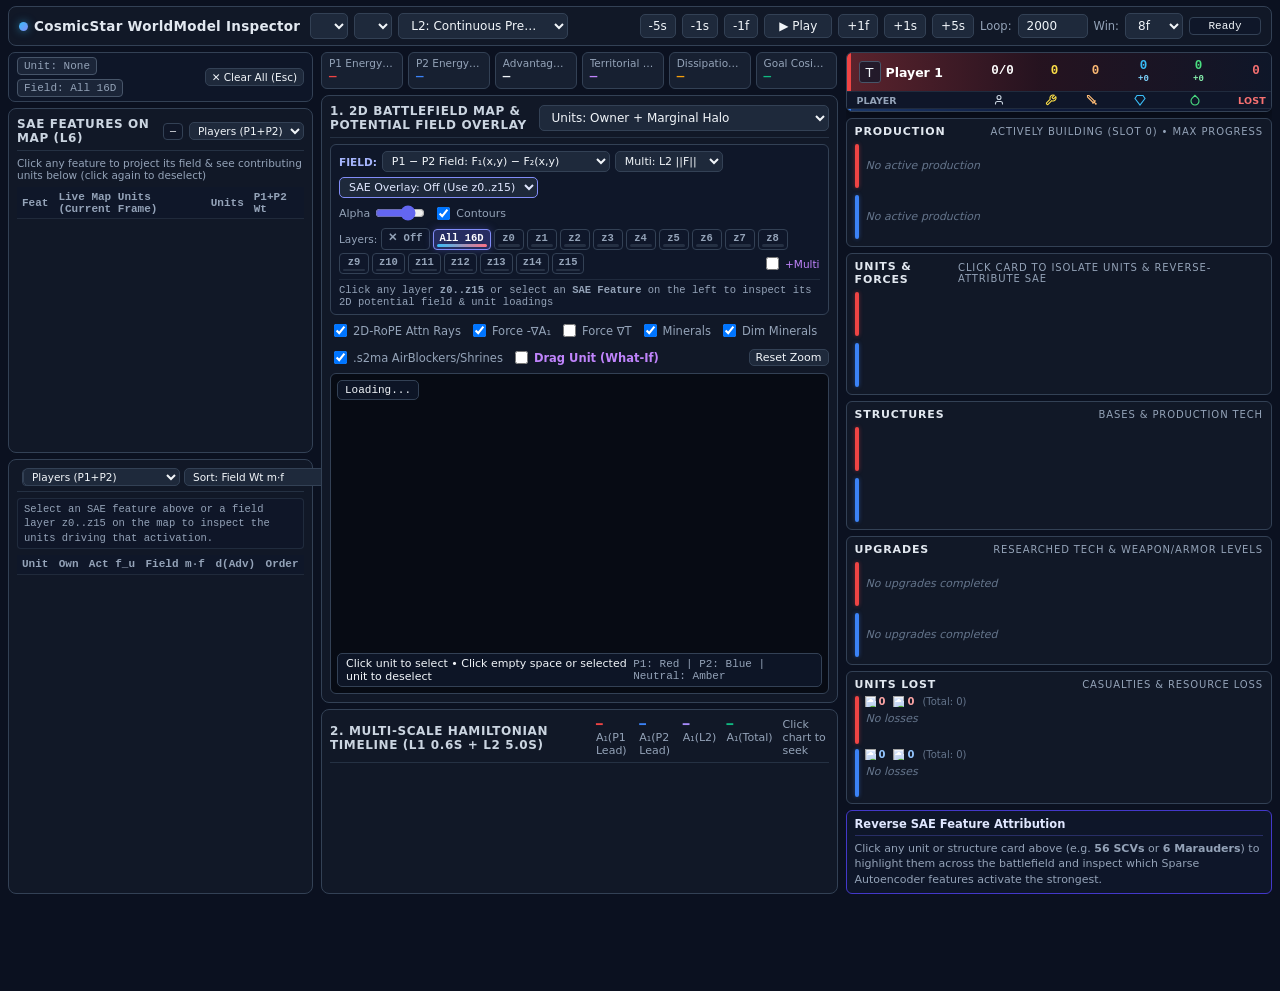
==== commit 22b2aabd: "fix(inspector): exclude cancelled structures from units lost cards while tracking 25% cost, and repl" ====
--- a/src/cosmicstar/worldmodel/inspector_ui/index.html
+++ b/src/cosmicstar/worldmodel/inspector_ui/index.html
@@ -1130,7 +1130,7 @@
             <span>PLAYER</span>
           </div>
           <div class="esl-col-stat" style="color:#cbd5e1;" title="Supply (Used / Cap)">
-            <svg width="12" height="12" viewBox="0 0 24 24" fill="none" stroke="currentColor" stroke-width="2.2"><path d="M12 2v20M17 5H9.5a3.5 3.5 0 0 0 0 7h5a3.5 3.5 0 0 1 0 7H6"/></svg>
+            <svg width="12" height="12" viewBox="0 0 24 24" fill="none" stroke="currentColor" stroke-width="2.2"><path d="M19 21v-2a4 4 0 0 0-4-4H9a4 4 0 0 0-4 4v2"/><circle cx="12" cy="7" r="4"/></svg>
           </div>
           <div class="esl-col-stat" style="color:#fde047;" title="Workers">
             <svg width="12" height="12" viewBox="0 0 24 24" fill="none" stroke="currentColor" stroke-width="2.2"><path d="M14.7 6.3a1 1 0 0 0 0 1.4l1.6 1.6a1 1 0 0 0 1.4 0l3.77-3.77a6 6 0 0 1-7.94 7.94l-6.91 6.91a2.12 2.12 0 0 1-3-3l6.91-6.91a6 6 0 0 1 7.94-7.94l-3.76 3.76z"/></svg>
@@ -1262,8 +1262,8 @@
           <div class="unit-row-bar p1" title="Player 1 Losses" style="height:48px;"></div>
           <div style="display:flex; flex-direction:column; gap:4px; flex:1; min-width:0;">
             <div style="font-size:10px; font-weight:600; color:#fca5a5; display:flex; align-items:center; gap:8px;" id="p1LostHeader">
-              <span>⛏️ 0</span>
-              <span>🧪 0</span>
+              <span style="display:inline-flex; align-items:center; gap:3px;"><img src="/assets/icons/icon-mineral-nobg.png" style="width:11px; height:11px;" alt="Minerals"/> 0</span>
+              <span style="display:inline-flex; align-items:center; gap:3px;"><img src="/assets/icons/icon-gas-terran-nobg.png" style="width:11px; height:11px;" alt="Gas"/> 0</span>
               <span style="color:var(--text-muted); font-weight:400;">(Total: 0)</span>
             </div>
             <div class="cards-scroll-wrap" id="lostP1Cards">
@@ -1275,8 +1275,8 @@
           <div class="unit-row-bar p2" title="Player 2 Losses" style="height:48px;"></div>
           <div style="display:flex; flex-direction:column; gap:4px; flex:1; min-width:0;">
             <div style="font-size:10px; font-weight:600; color:#93c5fd; display:flex; align-items:center; gap:8px;" id="p2LostHeader">
-              <span>⛏️ 0</span>
-              <span>🧪 0</span>
+              <span style="display:inline-flex; align-items:center; gap:3px;"><img src="/assets/icons/icon-mineral-nobg.png" style="width:11px; height:11px;" alt="Minerals"/> 0</span>
+              <span style="display:inline-flex; align-items:center; gap:3px;"><img src="/assets/icons/icon-gas-terran-nobg.png" style="width:11px; height:11px;" alt="Gas"/> 0</span>
               <span style="color:var(--text-muted); font-weight:400;">(Total: 0)</span>
             </div>
             <div class="cards-scroll-wrap" id="lostP2Cards">
@@ -1301,6 +1301,22 @@
 </div>
 
 <script>
+window.onerror = function(msg, url, line, col, error) {
+  const errDiv = document.createElement("div");
+  errDiv.id = "globalJsError";
+  errDiv.style = "position:fixed;top:0;left:0;right:0;background:#dc2626;color:white;z-index:999999;padding:12px;font-size:15px;font-family:monospace;font-weight:bold;box-shadow:0 4px 12px rgba(0,0,0,0.5);";
+  errDiv.textContent = `JS ERROR: ${msg} (${url}:${line}:${col})`;
+  document.body.prepend(errDiv);
+  console.error("Global JS error:", msg, url, line, col, error);
+};
+window.onunhandledrejection = function(e) {
+  const errDiv = document.createElement("div");
+  errDiv.id = "globalJsPromiseError";
+  errDiv.style = "position:fixed;top:40px;left:0;right:0;background:#b91c1c;color:white;z-index:999999;padding:12px;font-size:15px;font-family:monospace;font-weight:bold;box-shadow:0 4px 12px rgba(0,0,0,0.5);";
+  errDiv.textContent = `PROMISE REJECTION: ${e.reason && e.reason.stack ? e.reason.stack : e.reason}`;
+  document.body.prepend(errDiv);
+  console.error("Unhandled promise rejection:", e.reason);
+};
 // ============================================================================
 // GLOBAL STATE
 // ============================================================================
@@ -1530,14 +1546,18 @@
     TOKEN_DETAILS = null;
     return;
   }
-  const layer = parseInt(document.getElementById("layerSelect").value, 10);
-  const head = parseInt(document.getElementById("headSelect").value, 10);
+  const lEl = document.getElementById("layerSelect");
+  const hEl = document.getElementById("headSelect");
+  const layer = lEl ? parseInt(lEl.value, 10) : 6;
+  const head = hEl ? parseInt(hEl.value, 10) : 0;
   const res = await fetch(`/api/token/${tokIdx}?layer=${layer}&head=${head}`);
   TOKEN_DETAILS = await res.json();
 }
 
 function isFullGramMode() {
-  const mt = document.getElementById("gramMatType").value;
+  const el = document.getElementById("gramMatType");
+  if (!el) return false;
+  const mt = el.value;
   return (
     mt === "G_cc_active" ||
     mt === "G_cc_256" ||
@@ -1550,7 +1570,9 @@
 }
 
 function is8x8FieldMode() {
-  const mt = document.getElementById("gramMatType").value;
+  const el = document.getElementById("gramMatType");
+  if (!el) return false;
+  const mt = el.value;
   return (
     mt === "F_self_8x8" ||
     mt === "grad_F_self" ||
@@ -1562,8 +1584,11 @@
 }
 
 async function fetchGram256() {
-  const owner = document.getElementById("gramOwnerSelect").value;
-  const mt = document.getElementById("gramMatType").value;
+  const oEl = document.getElementById("gramOwnerSelect");
+  const mEl = document.getElementById("gramMatType");
+  if (!oEl || !mEl) return;
+  const owner = oEl.value;
+  const mt = mEl.value;
   const [ci, cj] = ACTIVE_GRAM256_CELL;
   const res = await fetch(`/api/gram256?owner=${owner}&mat_type=${mt}&i=${ci}&j=${cj}`);
   GRAM_256_DATA = await res.json();
@@ -1571,6 +1596,7 @@
 
 function populateTokenSelect() {
   const sel = document.getElementById("tokenSelect");
+  if (!sel) return;
   sel.innerHTML = "";
   const noneOpt = document.createElement("option");
   noneOpt.value = "-1";
@@ -2601,8 +2627,8 @@
       const vespLost = (d.vespene_lost || 0).toLocaleString();
       const totLost = (d.resources_lost || 0).toLocaleString();
       hdr.innerHTML = `
-        <span title="Minerals Lost">⛏️ ${minLost}</span>
-        <span title="Vespene Gas Lost">🧪 ${vespLost}</span>
+        <span style="display:inline-flex; align-items:center; gap:3px;" title="Minerals Lost"><img src="/assets/icons/icon-mineral-nobg.png" style="width:11px; height:11px;" alt="Minerals"/> ${minLost}</span>
+        <span style="display:inline-flex; align-items:center; gap:3px;" title="Vespene Gas Lost"><img src="/assets/icons/icon-gas-terran-nobg.png" style="width:11px; height:11px;" alt="Gas"/> ${vespLost}</span>
         <span style="color:var(--text-muted); font-weight:400;" title="Total Resources Lost">(Total: ${totLost})</span>
       `;
     }
@@ -2851,7 +2877,8 @@
 function computeUnitGramScores() {
   const scores = {};
   if (!FRAME) return scores;
-  const ownerMode = document.getElementById("gramOwnerSelect").value;
+  const oEl = document.getElementById("gramOwnerSelect");
+  const ownerMode = oEl ? oEl.value : "p1";
   if (ACTIVE_L2_BASIS >= 0) {
     FRAME.units.forEach(u => {
       scores[u.row] = u.l2_w_proj[ACTIVE_L2_BASIS] || 0.0;
@@ -3314,7 +3341,8 @@
   const [x0, y0, x1, y1] = mp.playable;
   const bgMode = document.getElementById("mapBgMode").value;
   const colorMode = document.getElementById("unitColorMode").value;
-  const layerIdx = parseInt(document.getElementById("layerSelect").value, 10);
+  const layerEl = document.getElementById("layerSelect");
+  const layerIdx = layerEl ? parseInt(layerEl.value, 10) : 5;
 
   // 1. ALWAYS Render Base Map Terrain (Height + Pathable + Creep + Fog of War)
   {
@@ -3920,782 +3948,8 @@
 }
 
 // ============================================================================
-// PANEL 3: GRAM MATRIX & 256x256 SVD SPECTRUM
-// ============================================================================
-function getActiveGramMatrix() {
-  const g = FRAME.gram;
-  const ownMode = document.getElementById("gramOwnerSelect").value;
-  const matType = document.getElementById("gramMatType").value;
-
-  const pick = (key) => {
-    if (ownMode === "diff") {
-      const m1 = g.owners.p1[key];
-      const m2 = g.owners.p2[key];
-      return m1.map((row, i) => row.map((v, j) => v - m2[i][j]));
-    }
-    return g.owners[ownMode][key];
-  };
-
-  if (matType === "F_self_8x8") return pick("F_self_8x8");
-  if (matType === "grad_F_self") return pick("grad_F_self_8x8");
-  if (matType === "contrib_F_self") {
-    const mF = pick("F_self_8x8");
-    const mG = pick("grad_F_self_8x8");
-    return mF.map((row, i) => row.map((v, j) => v * mG[i][j]));
-  }
-  if (matType === "F_cross_8x8") return pick("F_cross_8x8");
-  if (matType === "grad_F_cross") return pick("grad_F_cross_8x8");
-  if (matType === "contrib_F_cross") {
-    const mF = pick("F_cross_8x8");
-    const mG = pick("grad_F_cross_8x8");
-    return mF.map((row, i) => row.map((v, j) => v * mG[i][j]));
-  }
-
-  if (matType === "G_16x16") return pick("G_16x16");
-  if (matType === "grad_G") return pick("grad_G_16x16");
-  if (matType === "l2_cc") return pick("l2_cc_16x16");
-  const mG = pick("G_16x16");
-  const mGrad = pick("grad_G_16x16");
-  return mG.map((row, i) => row.map((v, j) => v * mGrad[i][j]));
-}
-
-const _gramOffscreen = document.createElement("canvas");
-let gramZoom = 1.0;
-let gramPanU = 0.0; // normalized [0, 1 - 1/gramZoom] along X (cols)
-let gramPanV = 0.0; // normalized [0, 1 - 1/gramZoom] along Y (rows)
-let gramHoverCell = null; // [i, j]
-let isDraggingGram = false;
-let gramDragMoved = false;
-let gramDragStart = [0, 0];
-
-function clampGramPan() {
-  const maxPan = Math.max(0.0, 1.0 - 1.0 / gramZoom);
-  gramPanU = Math.max(0.0, Math.min(maxPan, gramPanU));
-  gramPanV = Math.max(0.0, Math.min(maxPan, gramPanV));
-}
-
-function getGramCanvasSize() {
-  const card = document.getElementById("gramCard");
-  if (!card) return 520;
-  const cw = card.clientWidth - 18;
-  const ch = card.clientHeight - 36;
-  return Math.max(460, Math.floor(Math.min(cw, ch)));
-}
-
-function renderGramPanel() {
-  if (!FRAME) return;
-  const labels = FRAME.gram.labels_16;
-  const canvas = document.getElementById("gramCanvas");
-  const side = getGramCanvasSize();
-  canvas.style.width = `${side}px`;
-  canvas.style.height = `${side}px`;
-  const { ctx, w, h } = setupHiDPICanvas(canvas, side, side);
-  ctx.clearRect(0, 0, w, h);
-
-  const pad = 36;
-  const plotW = w - pad - 8;
-  const plotH = h - pad - 8;
-  clampGramPan();
-
-  if (isFullGramMode()) {
-    if (GRAM_256_DATA && GRAM_256_DATA.matrix && GRAM_256_DATA.shape[0] > 0) {
-      const [rows, cols] = GRAM_256_DATA.shape;
-      const mat = GRAM_256_DATA.matrix;
-      let maxAbs = 1e-6;
-      for (let i = 0; i < rows; i++) {
-        const r = mat[i];
-        for (let j = 0; j < cols; j++) {
-          const a = Math.abs(r[j]);
-          if (a > maxAbs) maxAbs = a;
-        }
-      }
-
-      _gramOffscreen.width = cols;
-      _gramOffscreen.height = rows;
-      const octx = _gramOffscreen.getContext("2d");
-      const img = octx.createImageData(cols, rows);
-      const data = img.data;
-      let p = 0;
-      for (let i = 0; i < rows; i++) {
-        const r = mat[i];
-        for (let j = 0; j < cols; j++) {
-          const v = r[j];
-          const norm = Math.sign(v) * Math.pow(Math.min(1.0, Math.abs(v) / maxAbs), 0.6);
-          if (norm >= 0) {
-            data[p] = Math.round(15 + 40 * norm);
-            data[p + 1] = Math.round(25 + 165 * norm);
-            data[p + 2] = Math.round(45 + 205 * norm);
-          } else {
-            const a = -norm;
-            data[p] = Math.round(25 + 225 * a);
-            data[p + 1] = Math.round(20 + 60 * a);
-            data[p + 2] = Math.round(35 + 85 * a);
-          }
-          data[p + 3] = 255;
-          p += 4;
-        }
-      }
-      octx.putImageData(img, 0, 0);
-
-      const uToX = u => pad + (u - gramPanU) * gramZoom * plotW;
-      const vToY = v => pad + (v - gramPanV) * gramZoom * plotH;
-
-      ctx.save();
-      ctx.beginPath();
-      ctx.rect(pad, pad, plotW, plotH);
-      ctx.clip();
-      ctx.imageSmoothingEnabled = false;
-      ctx.drawImage(
-        _gramOffscreen,
-        pad - gramPanU * gramZoom * plotW,
-        pad - gramPanV * gramZoom * plotH,
-        plotW * gramZoom,
-        plotH * gramZoom
-      );
-
-      // Subtle cell grid when zoomed in (gramZoom >= 4)
-      if (gramZoom >= 4.0) {
-        ctx.strokeStyle = "rgba(15, 23, 42, 0.35)";
-        ctx.lineWidth = 0.75;
-        const j0 = Math.max(0, Math.floor(gramPanU * cols));
-        const j1 = Math.min(cols, Math.ceil((gramPanU + 1 / gramZoom) * cols));
-        const i0 = Math.max(0, Math.floor(gramPanV * rows));
-        const i1 = Math.min(rows, Math.ceil((gramPanV + 1 / gramZoom) * rows));
-        ctx.beginPath();
-        for (let j = j0; j <= j1; j++) {
-          const sx = uToX(j / cols);
-          ctx.moveTo(sx, pad); ctx.lineTo(sx, pad + plotH);
-        }
-        for (let i = i0; i <= i1; i++) {
-          const sy = vToY(i / rows);
-          ctx.moveTo(pad, sy); ctx.lineTo(pad + plotW, sy);
-        }
-        ctx.stroke();
-      }
-
-      // Highlight selected cell (ci, cj) inside clipped viewport
-      if (ACTIVE_SVD_MODE === null && ACTIVE_L2_BASIS < 0) {
-        const [ci, cj] = GRAM_256_DATA.cell || ACTIVE_GRAM256_CELL;
-        const cx = uToX((cj + 0.5) / cols);
-        const cy = vToY((ci + 0.5) / rows);
-        const cw = Math.max(6, (plotW * gramZoom) / cols);
-        const ch = Math.max(6, (plotH * gramZoom) / rows);
-        ctx.strokeStyle = "rgba(250, 204, 21, 0.75)";
-        ctx.lineWidth = 1;
-        ctx.beginPath();
-        ctx.moveTo(cx, pad); ctx.lineTo(cx, pad + plotH);
-        ctx.moveTo(pad, cy); ctx.lineTo(pad + plotW, cy);
-        ctx.stroke();
-        ctx.strokeStyle = "#facc15";
-        ctx.lineWidth = 1.8;
-        ctx.strokeRect(cx - cw * 0.5, cy - ch * 0.5, cw, ch);
-      }
-      ctx.restore();
-
-      // Axis labels & block dividers
-      const mt = GRAM_256_DATA.mat_type;
-      ctx.fillStyle = "#94a3b8";
-      ctx.font = "10px monospace";
-
-      if (mt === "K_uu" || mt === "K_spatial") {
-        const owners = GRAM_256_DATA.unit_owners || [];
-        ctx.strokeStyle = "rgba(248, 250, 252, 0.65)";
-        ctx.lineWidth = 1;
-        ctx.setLineDash([3, 3]);
-        let startIdx = 0;
-        for (let idx = 1; idx <= owners.length; idx++) {
-          if (idx === owners.length || owners[idx] !== owners[idx - 1]) {
-            const midFrac = ((startIdx + idx) * 0.5) / rows;
-            const posX = uToX(midFrac);
-            const posY = vToY(midFrac);
-            const ownCode = owners[startIdx];
-            const tag = ownCode === 1 ? "P1" : (ownCode === 2 ? "P2" : "Neu");
-            ctx.fillStyle = ownCode === 1 ? "var(--p1)" : (ownCode === 2 ? "var(--p2)" : "#fbbf24");
-            if (posY >= pad && posY <= pad + plotH) {
-              ctx.textAlign = "right";
-              ctx.fillText(tag, pad - 5, posY + 3);
-            }
-            if (posX >= pad && posX <= pad + plotW) {
-              ctx.textAlign = "center";
-              ctx.fillText(tag, posX, pad - 7);
-            }
-            if (idx < owners.length) {
-              const divX = uToX(idx / rows);
-              const divY = vToY(idx / rows);
-              ctx.beginPath();
-              if (divX >= pad && divX <= pad + plotW) {
-                ctx.moveTo(divX, pad); ctx.lineTo(divX, pad + plotH);
-              }
-              if (divY >= pad && divY <= pad + plotH) {
-                ctx.moveTo(pad, divY); ctx.lineTo(pad + plotW, divY);
-              }
-              ctx.stroke();
-            }
-            startIdx = idx;
-          }
-        }
-        ctx.setLineDash([]);
-      } else if (mt === "G_qc_8x256") {
-        for (let i = 0; i < 8; i++) {
-          const sy = vToY((i + 0.5) / 8);
-          if (sy >= pad && sy <= pad + plotH) {
-            ctx.textAlign = "right";
-            ctx.fillText(labels[i], pad - 5, sy + 3);
-          }
-        }
-        [0, 32, 64, 96, 128, 160, 192, 224, 255].forEach(d => {
-          const sx = uToX(d / 255);
-          if (sx >= pad && sx <= pad + plotW) {
-            ctx.textAlign = "center";
-            ctx.fillText(`c${d}`, sx, pad - 7);
-          }
-        });
-      } else {
-        // G_cc_256
-        [0, 32, 64, 96, 128, 160, 192, 224, 255].forEach(d => {
-          const sx = uToX(d / 255);
-          const sy = vToY(d / 255);
-          if (sy >= pad && sy <= pad + plotH) {
-            ctx.textAlign = "right";
-            ctx.fillText(`c${d}`, pad - 5, sy + 3);
-          }
-          if (sx >= pad && sx <= pad + plotW) {
-            ctx.textAlign = "center";
-            ctx.fillText(`c${d}`, sx, pad - 7);
-          }
-        });
-      }
-
-      // Live 11x11 Loupe Magnifier on Hover when gramZoom < 4
-      if (gramHoverCell && gramZoom < 4.0 && rows >= 32) {
-        const [hi, hj] = gramHoverCell;
-        const rad = 5;
-        const diam = 2 * rad + 1; // 11x11 cells
-        const cellPx = 8;
-        const loupeSide = diam * cellPx; // 88x88 px
-        const lx = pad + plotW - loupeSide - 6;
-        const ly = pad + 6;
-        ctx.save();
-        ctx.fillStyle = "rgba(7, 11, 20, 0.92)";
-        ctx.fillRect(lx - 2, ly - 2, loupeSide + 4, loupeSide + 4);
-        ctx.imageSmoothingEnabled = false;
-        for (let di = -rad; di <= rad; di++) {
-          for (let dj = -rad; dj <= rad; dj++) {
-            const ii = hi + di;
-            const jj = hj + dj;
-            if (ii >= 0 && ii < rows && jj >= 0 && jj < cols) {
-              ctx.drawImage(
-                _gramOffscreen,
-                jj, ii, 1, 1,
-                lx + (dj + rad) * cellPx,
-                ly + (di + rad) * cellPx,
-                cellPx - 0.5,
-                cellPx - 0.5
-              );
-            }
-          }
-        }
-        ctx.strokeStyle = "#facc15";
-        ctx.lineWidth = 1.5;
-        ctx.strokeRect(lx + rad * cellPx, ly + rad * cellPx, cellPx, cellPx);
-        ctx.strokeStyle = "#94a3b8";
-        ctx.lineWidth = 1;
-        ctx.strokeRect(lx - 2, ly - 2, loupeSide + 4, loupeSide + 4);
-        ctx.restore();
-      }
-    }
-  } else {
-    const mat = getActiveGramMatrix();
-    const dim = mat.length; // rDim for F_self/F_cross, 8+rDim for G_16x16, 16 for l2_cc
-    const rDim = getRDim();
-    const mt = document.getElementById("gramMatType").value;
-    let activeLabels = labels;
-    if (is8x8FieldMode()) {
-      activeLabels = FRAME.gram.labels_8 || Array.from({ length: dim }, (_, k) => `z${k}`);
-    } else if (mt === "l2_cc") {
-      activeLabels = Array.from({ length: dim }, (_, k) => `w${k}`);
-    }
-    const cell = plotW / dim;
-
-    let maxAbs = 1e-6;
-    for (let i = 0; i < dim; i++) {
-      for (let j = 0; j < dim; j++) {
-        if (Math.abs(mat[i][j]) > maxAbs) maxAbs = Math.abs(mat[i][j]);
-      }
-    }
-
-    for (let i = 0; i < dim; i++) {
-      for (let j = 0; j < dim; j++) {
-        const v = mat[i][j];
-        const norm = Math.sign(v) * Math.pow(Math.min(1.0, Math.abs(v) / maxAbs), 0.65);
-        const x = pad + j * cell;
-        const y = pad + i * cell;
-        if (norm >= 0) {
-          ctx.fillStyle = `rgb(${Math.round(15 + 40 * norm)}, ${Math.round(25 + 165 * norm)}, ${Math.round(45 + 205 * norm)})`;
-        } else {
-          const a = -norm;
-          ctx.fillStyle = `rgb(${Math.round(25 + 225 * a)}, ${Math.round(20 + 60 * a)}, ${Math.round(35 + 85 * a)})`;
-        }
-        ctx.fillRect(x, y, cell - 1, cell - 1);
-
-        if (dim <= 16) {
-          ctx.fillStyle = Math.abs(norm) > 0.5 ? "#f8fafc" : "#cbd5e1";
-          ctx.font = dim <= 8 ? "10px monospace" : "8.5px monospace";
-          ctx.textAlign = "center";
-          ctx.fillText(v.toFixed(dim <= 8 ? 3 : 2), x + cell * 0.5, y + cell * 0.56);
-        }
-
-        if (ACTIVE_SVD_MODE === null && ACTIVE_L2_BASIS < 0 && ACTIVE_GRAM_CELL[0] === i && ACTIVE_GRAM_CELL[1] === j) {
-          ctx.strokeStyle = "#facc15";
-          ctx.lineWidth = 2;
-          ctx.strokeRect(x + 0.5, y + 0.5, cell - 2, cell - 2);
-        }
-      }
-    }
-
-    if (!is8x8FieldMode() && mt !== "l2_cc" && dim > 8) {
-      // Quadrant divider between Grounded Q (0..7) and Field Z (8..dim-1)
-      ctx.strokeStyle = "rgba(241, 245, 249, 0.55)";
-      ctx.lineWidth = 1.2;
-      const mid = pad + 8 * cell;
-      ctx.beginPath();
-      ctx.moveTo(mid, pad); ctx.lineTo(mid, pad + dim * cell);
-      ctx.moveTo(pad, mid); ctx.lineTo(pad + dim * cell, mid);
-      ctx.stroke();
-    }
-
-    // Axis labels
-    ctx.fillStyle = "#94a3b8";
-    ctx.font = dim > 16 ? "9px monospace" : "10px monospace";
-    for (let i = 0; i < dim; i++) {
-      const lbl = activeLabels[i] || `${i}`;
-      ctx.textAlign = "right";
-      ctx.fillText(lbl, pad - 5, pad + i * cell + cell * 0.65);
-      ctx.save();
-      ctx.translate(pad + i * cell + cell * 0.55, pad - 5);
-      ctx.rotate(-Math.PI / 3);
-      ctx.textAlign = "left";
-      ctx.fillText(lbl, 0, 0);
-      ctx.restore();
-    }
-  }
-
-  // Render 256x256 G_cc SVD Spectrum
-  const ownMode = document.getElementById("gramOwnerSelect").value;
-  const ownKey = ownMode === "p2" ? "p2" : (ownMode === "neutral" ? "neutral" : "p1");
-  const gOwn = FRAME.gram.owners[ownKey];
-  document.getElementById("effRankBadge").textContent = `Eff Rank: ${gOwn.eff_rank} (N=${gOwn.n_units})`;
-
-  const svdC = document.getElementById("svdCanvas");
-  const { ctx: cs, w: ws, h: hs } = setupHiDPICanvas(svdC);
-  cs.clearRect(0, 0, ws, hs);
-  const svs = gOwn.svd_eigenvalues || [];
-  if (svs.length > 0) {
-    const maxS = Math.max(1e-6, svs[0]);
-    const bw = (ws - 20) / svs.length;
-    svs.forEach((val, k) => {
-      const bh = Math.max(3, ((hs - 22) * val) / maxS);
-      const bx = 10 + k * bw;
-      const by = hs - 16 - bh;
-      cs.fillStyle = ACTIVE_SVD_MODE === k ? "#facc15" : (ownKey === "p1" ? "var(--p1)" : "var(--p2)");
-      cs.fillRect(bx + 2, by, bw - 4, bh);
-      cs.fillStyle = "#94a3b8";
-      cs.font = "9px monospace";
-      cs.textAlign = "center";
-      cs.fillText(`σ${k}`, bx + bw * 0.5, hs - 4);
-    });
-  }
-
-  // Populate Unit Attribution Table for active Gram cell / SVD mode
-  const scores = computeUnitGramScores();
-  const ownFilter = ownMode === "p1" ? 1 : (ownMode === "p2" ? 2 : (ownMode === "neutral" ? 0 : null));
-  const ranked = FRAME.units
-    .filter(u => ownFilter === null || u.owner === ownFilter)
-    .map(u => ({ u, score: scores[u.row] || 0.0 }))
-    .sort((a, b) => Math.abs(b.score) - Math.abs(a.score));
-
-  // Populate Feature Correlation Decoder Box
-  const corrEl = document.getElementById("gramCorrBody");
-  if (corrEl) {
-    if (ACTIVE_SVD_MODE !== null) {
-      const posU = ranked.filter(x => x.score > 0.0005).slice(0, 4).map(x => `${x.u.name}:${x.u.order_abil.split("/").pop()}`).join(", ") || "—";
-      const negU = ranked.filter(x => x.score < -0.0005).slice(0, 4).map(x => `${x.u.name}:${x.u.order_abil.split("/").pop()}`).join(", ") || "—";
-      corrEl.innerHTML = `
-        <div><b>256×256 Principal Component σ_${ACTIVE_SVD_MODE}² (Rotation-Invariant Eigenvector v_${ACTIVE_SVD_MODE}):</b></div>
-        <div style="margin-top:2px;"><b style="color:var(--p1);">(+) Pole Units:</b> ${posU}</div>
-        <div><b style="color:var(--p2);">(−) Pole Units:</b> ${negU}</div>
-      `;
-    } else if (isFullGramMode() && GRAM_256_DATA && GRAM_256_DATA.cell_corrs) {
-      const cc = GRAM_256_DATA.cell_corrs;
-      const fmtCorrs = arr =>
-        (arr || [])
-          .map(([k, r]) => `<span style="color:${r >= 0 ? 'var(--p1)' : 'var(--p2)'}">${k}(${r >= 0 ? '+' : ''}${r.toFixed(2)})</span>`)
-          .join(", ") || "—";
-      corrEl.innerHTML = `
-        <div><b>Row ${cc.row_label}:</b> ${fmtCorrs(cc.row_corrs)}</div>
-        <div><b>Col ${cc.col_label}:</b> ${fmtCorrs(cc.col_corrs)}</div>
-        <div style="margin-top:2px;">
-          <b style="color:var(--p1);">(+) Pole (Row&gt;0):</b> ${cc.pos_pole}
-          &nbsp;|&nbsp;
-          <b style="color:var(--p2);">(−) Pole (Row&lt;0):</b> ${cc.neg_pole}
-        </div>
-      `;
-    } else if (is8x8FieldMode() && gOwn.mode_vectors) {
-      const rDim = getRDim();
-      const ia = Math.min(rDim - 1, ACTIVE_GRAM_CELL[0]);
-      const ib = Math.min(rDim - 1, ACTIVE_GRAM_CELL[1]);
-      const mv = gOwn.mode_vectors;
-      corrEl.innerHTML = `
-        <div><b>Continuous Field Mode Pair (z${ia}, z${ib})</b> &nbsp;|&nbsp; <b>Mode z${ia} Flux Profile (${ownKey.toUpperCase()}):</b></div>
-        <div style="margin-top:2px;">
-          <b>F_env[z${ia}]:</b> ${(mv.F_env[ia] || 0).toFixed(4)} <span style="color:var(--text-muted)">(∇:${(mv.grad_F_env[ia] || 0).toFixed(2)})</span> &nbsp;•&nbsp;
-          <b>T_field[z${ia}]:</b> ${(mv.T_field[ia] || 0).toFixed(4)} <span style="color:var(--text-muted)">(∇:${(mv.grad_T_field[ia] || 0).toFixed(2)})</span>
-        </div>
-        <div>
-          <b>A_self[z${ia}]:</b> ${(mv.A_self[ia] || 0).toFixed(4)} &nbsp;•&nbsp;
-          <b>A_cross[z${ia}]:</b> ${(mv.A_cross[ia] || 0).toFixed(4)} &nbsp;•&nbsp;
-          <b>z_ply[z${ia}]:</b> ${(mv.z_ply[ia] || 0).toFixed(3)}
-        </div>
-      `;
-    } else {
-      const [a, b] = ACTIVE_GRAM_CELL;
-      corrEl.innerHTML = `Combined Mode: Cell <b>(${labels[a] || a}, ${labels[b] || b})</b> — click any <b>σ0..σ7 bar above</b> or switch to <b>r×r Continuous Field Overlaps</b>.`;
-    }
-  }
-
-  // Aggregate by unit type name
-  const typeTotals = {};
-  ranked.forEach(({ u, score }) => {
-    typeTotals[u.name] = (typeTotals[u.name] || 0) + Math.abs(score);
-  });
-  const topTypes = Object.entries(typeTotals)
-    .sort((a, b) => b[1] - a[1])
-    .slice(0, 3)
-    .map(([nm, val]) => `${nm} (${(val * 100).toFixed(1)})`)
-    .join(", ");
-  document.getElementById("gramTypeSummary").textContent = topTypes;
-
-  const tbody = document.getElementById("gramUnitTableBody");
-  tbody.innerHTML = "";
-  ranked.slice(0, 30).forEach(({ u, score }) => {
-    const tr = document.createElement("tr");
-    if (u.row === SELECTED_UNIT_ROW) tr.classList.add("selected-row");
-    const ownCol = u.owner === 1 ? "var(--p1)" : (u.owner === 2 ? "var(--p2)" : "#fbbf24");
-    const scCol = score >= 0 ? "var(--p1)" : "var(--p2)";
-    tr.innerHTML = `
-      <td>${u.name} <span style="color:var(--text-muted)">#${u.row}</span></td>
-      <td style="color:${ownCol}">P${u.owner}</td>
-      <td style="color:${scCol};font-weight:600;">${score >= 0 ? "+" : ""}${(score * 100).toFixed(3)}</td>
-      <td style="color:${u.marginal_adv >= 0 ? 'var(--p1)' : 'var(--p2)'}">${u.marginal_adv >= 0 ? "+" : ""}${u.marginal_adv.toFixed(3)}</td>
-      <td>${Math.round(u.hp)}${u.shield_max > 0 ? "+" + Math.round(u.shield) : ""}</td>
-      <td style="color:var(--text-secondary)">${u.order_abil.split("/").pop()}</td>
-    `;
-    tr.addEventListener("click", async () => {
-      SELECTED_UNIT_ROW = u.row;
-      SELECTED_TOK_IDX = u.tok_idx;
-      document.getElementById("tokenSelect").value = SELECTED_TOK_IDX;
-      await fetchTokenDetails(SELECTED_TOK_IDX);
-      renderAll();
-    });
-    tbody.appendChild(tr);
-  });
-}
-
-// ============================================================================
-// PANEL 4: TRANSFORMER LAYER & ATTENTION INSPECTOR
-// ============================================================================
-function renderAttnPanel() {
-  if (!FRAME || !TOKEN_DETAILS) return;
-
-  // 1. Outgoing Spatial Attention Table
-  const tbody = document.getElementById("attnOutTableBody");
-  tbody.innerHTML = "";
-  (TOKEN_DETAILS.outgoing || []).forEach(edge => {
-    const t = FRAME.tokens.find(x => x.tok_idx === edge.tok_idx);
-    if (!t) return;
-    const tr = document.createElement("tr");
-    const ownCol = t.owner === 1 ? "var(--p1)" : (t.owner === 2 ? "var(--p2)" : "#cbd5e1");
-    const h = edge.heads || [0, 0, 0, 0];
-    tr.innerHTML = `
-      <td style="color:${ownCol}">${t.label}</td>
-      <td style="font-weight:700">${(edge.weight * 100).toFixed(1)}%</td>
-      <td>${(h[0] * 100).toFixed(0)}%</td>
-      <td>${(h[1] * 100).toFixed(0)}%</td>
-      <td>${(h[2] * 100).toFixed(0)}%</td>
-      <td>${(h[3] * 100).toFixed(0)}%</td>
-    `;
-    tr.addEventListener("click", async () => {
-      SELECTED_TOK_IDX = t.tok_idx;
-      if (t.kind === "unit") SELECTED_UNIT_ROW = t.row;
-      document.getElementById("tokenSelect").value = SELECTED_TOK_IDX;
-      await fetchTokenDetails(SELECTED_TOK_IDX);
-      renderAll();
-    });
-    tbody.appendChild(tr);
-  });
-
-  // 2. Causal 1D-RoPE Temporal Attention Heatmap [6 layers x nf frames]
-  const tCanvas = document.getElementById("tempAttnCanvas");
-  const { ctx: ct, w: wt, h: ht } = setupHiDPICanvas(tCanvas);
-  ct.clearRect(0, 0, wt, ht);
-  const tAttn = TOKEN_DETAILS.temporal_attn || [];
-  const wLoops = TOKEN_DETAILS.window_loops || [];
-  if (tAttn.length === 6) {
-    const nf = tAttn[0][0].length;
-    const padL = 42, padT = 6, padB = 18;
-    const cw = (wt - padL - 8) / nf;
-    const ch = (ht - padT - padB) / 6;
-    const headIdx = parseInt(document.getElementById("headSelect").value, 10);
-
-    for (let l = 0; l < 6; l++) {
-      ct.fillStyle = "#94a3b8";
-      ct.font = "10px monospace";
-      ct.fillText(`Blk ${l}`, 4, padT + l * ch + ch * 0.72);
-      for (let f = 0; f < nf; f++) {
-        const val = headIdx === 0
-          ? (tAttn[l][0][f] + tAttn[l][1][f] + tAttn[l][2][f] + tAttn[l][3][f]) * 0.25
-          : tAttn[l][headIdx - 1][f];
-        const a = Math.pow(Math.min(1, val), 0.65);
-        ct.fillStyle = `rgb(${Math.round(20 + 80 * a)}, ${Math.round(30 + 160 * a)}, ${Math.round(60 + 190 * a)})`;
-        ct.fillRect(padL + f * cw, padT + l * ch, cw - 2, ch - 2);
-      }
-    }
-    for (let f = 0; f < nf; f++) {
-      ct.fillStyle = "#94a3b8";
-      ct.font = "9.5px monospace";
-      ct.fillText(`Δ${wLoops[f] || f}`, padL + f * cw + 4, ht - 4);
-    }
-  }
-
-  // 3. Selected Unit Layer Evolution + Additive Input Embeddings
-  const u = FRAME.units.find(x => x.tok_idx === SELECTED_TOK_IDX) || FRAME.units.find(x => x.row === SELECTED_UNIT_ROW);
-  const lCanvas = document.getElementById("layerEvolCanvas");
-  const { ctx: cl, w: wl, h: hl } = setupHiDPICanvas(lCanvas);
-  cl.clearRect(0, 0, wl, hl);
-
-  const eCanvas = document.getElementById("embPartsCanvas");
-  const { ctx: ce, w: we, h: he } = setupHiDPICanvas(eCanvas);
-  ce.clearRect(0, 0, we, he);
-
-  if (u) {
-    // Layer Evolution (l = 0..6)
-    const norms = u.layer_norms;
-    const spD = u.spatial_deltas;
-    const tmD = u.temporal_deltas;
-    const cosF = u.layer_cos_final;
-    const maxN = Math.max(1.0, ...norms);
-    const padL = 32, padR = 14, padT = 10, padB = 18;
-    const pw = wl - padL - padR;
-    const ph = hl - padT - padB;
-
-    // Bars for spatial vs temporal delta on Blocks 0..5
-    for (let b = 0; b < 6; b++) {
-      const x = padL + ((b + 1) / 6) * pw;
-      const hSp = (spD[b] / maxN) * ph;
-      const hTm = (tmD[b] / maxN) * ph;
-      cl.fillStyle = "#818cf8";
-      cl.fillRect(x - 10, padT + ph - hSp, 8, hSp);
-      cl.fillStyle = "#f59e0b";
-      cl.fillRect(x + 1, padT + ph - hTm, 8, hTm);
-    }
-
-    // Norm line
-    cl.strokeStyle = "#38bdf8";
-    cl.lineWidth = 2;
-    cl.beginPath();
-    for (let l = 0; l < 7; l++) {
-      const x = padL + (l / 6) * pw;
-      const y = padT + ph * (1 - norms[l] / maxN);
-      if (l === 0) cl.moveTo(x, y); else cl.lineTo(x, y);
-    }
-    cl.stroke();
-
-    // Cosine to final layer line
-    cl.strokeStyle = "#10b981";
-    cl.setLineDash([3, 3]);
-    cl.beginPath();
-    for (let l = 0; l < 7; l++) {
-      const x = padL + (l / 6) * pw;
-      const y = padT + ph * (1 - Math.max(0, cosF[l]));
-      if (l === 0) cl.moveTo(x, y); else cl.lineTo(x, y);
-    }
-    cl.stroke();
-    cl.setLineDash([]);
-
-    const lbls = ["Emb", "B0", "B1", "B2", "B3", "B4", "B5"];
-    lbls.forEach((lb, l) => {
-      cl.fillStyle = "#94a3b8";
-      cl.font = "9.5px monospace";
-      cl.fillText(lb, padL + (l / 6) * pw - 8, hl - 4);
-    });
-
-    // Additive Input Embedding Norms
-    const parts = Object.entries(u.emb_parts);
-    const maxP = Math.max(1e-4, ...parts.map(p => p[1]));
-    const bw = (we - 24) / parts.length;
-    parts.forEach(([k, val], idx) => {
-      const bh = ((he - 28) * val) / maxP;
-      const bx = 12 + idx * bw;
-      const by = he - 18 - bh;
-      ce.fillStyle = k === "field" ? "#10b981" : (k === "unit" ? "#38bdf8" : "#818cf8");
-      ce.fillRect(bx + 4, by, bw - 8, bh);
-      ce.fillStyle = "#e2e8f0";
-      ce.font = "9.5px monospace";
-      ce.textAlign = "center";
-      ce.fillText(val.toFixed(1), bx + bw * 0.5, by - 3);
-      ce.fillStyle = "#94a3b8";
-      ce.fillText(k, bx + bw * 0.5, he - 5);
-    });
-
-    const r2Arr = (FRAME.map && FRAME.map.sae_layer_r2) || [];
-    const r2Badge = document.getElementById("saeR2Badge");
-    if (r2Badge) {
-      if (r2Arr.length > 0) {
-        r2Badge.textContent = `SAE R² L0→L6: ${(r2Arr[0] * 100).toFixed(0)}%→${(r2Arr[r2Arr.length - 1] * 100).toFixed(0)}%`;
-      } else {
-        r2Badge.textContent = "SAE: Not Loaded";
-      }
-    }
-
-    let saeHtml = "";
-    if (u.sae_layers && u.sae_layers.length > 0) {
-      const layerNames = ["L0 Emb", "L1 Blk0", "L2 Blk1", "L3 Blk2", "L4 Blk3", "L5 Blk4", "L6 Final"];
-      const rowsHtml = u.sae_layers.map((lFeats, lIdx) => {
-        const pills = (lFeats || []).slice(0, 3).map(f => {
-          const fCode = `F${String(f.fid).padStart(3, "0")}`;
-          const cLbl = cleanSaeLabel(f.label);
-          if (lIdx === 6) {
-            return `<span onclick="window.selectSaeFeatureOnMap(${f.fid})" title="Click to overlay ${fCode} (${cLbl}) onto the 2D map" style="cursor:pointer;background:rgba(99,102,241,0.22);border:1px solid #818cf8;border-radius:3px;padding:0px 4px;color:#e0e7ff;"><b>${fCode}</b>:${cLbl} (${f.act.toFixed(2)})</span>`;
-          }
-          return `<span style="background:rgba(30,41,59,0.75);border:1px solid #334155;border-radius:3px;padding:0px 4px;color:#cbd5e1;"><b>${fCode}</b>:${cLbl} (${f.act.toFixed(2)})</span>`;
-        }).join(" ");
-        return `<div style="display:flex;gap:5px;align-items:baseline;margin-top:2px;"><span style="width:52px;color:#94a3b8;font-weight:600;flex-shrink:0;">${layerNames[lIdx] || 'L'+lIdx}:</span><div style="display:flex;gap:4px;flex-wrap:wrap;">${pills || "—"}</div></div>`;
-      }).join("");
-      saeHtml = `<div style="margin-top:5px;padding-top:4px;border-top:1px solid rgba(51,65,85,0.6);"><div style="color:#a5b4fc;font-weight:700;margin-bottom:2px;">7-Layer Post-Hoc Top-K Sparse Autoencoder (SAE) Trajectory (Click L6 pill to project on map):</div>${rowsHtml}</div>`;
-    }
-
-    document.getElementById("selectedUnitStats").innerHTML = `
-      <div><b>${u.name} #${u.row}</b> (Owner P${u.owner}, ${u.category}, Value: ${u.value}, Mass m_u: <b>${u.mass ?? "—"}</b>, Flying: ${u.flying})</div>
-      <div>Pos: (${u.x}, ${u.y}) | Vel: (${u.vx}, ${u.vy}) | HP: ${u.hp}/${u.hp_max} | Shd: ${u.shield}/${u.shield_max} | En: ${u.energy}</div>
-      <div>Order: <span style="color:#38bdf8">${u.order_abil}</span> | Prod: <span style="color:#a78bfa">${u.prod_abil}</span> | Owner Adv <b>dA_own: ${u.marginal_adv >= 0 ? "+" : ""}${u.marginal_adv}‰ (P${u.owner})</b> | Global <b>dA₁: ${(u.marginal_adv_p1 ?? -u.marginal_adv) >= 0 ? "+" : ""}${(u.marginal_adv_p1 ?? -u.marginal_adv).toFixed(2)}‰</b></div>
-      <div>Non-Neg Latent Z (r=${u.z.length}): [${u.z.map(v => v.toFixed(2)).join(", ")}]</div>
-      ${saeHtml}
-    `;
-  }
-}
-
-window.selectSaeFeatureOnMap = function(fid) {
-  ACTIVE_SAE_FID = fid;
-  const sel = document.getElementById("saeMapSelect");
-  if (sel) sel.value = String(fid);
-  const bgSel = document.getElementById("mapBgMode");
-  if (bgSel && bgSel.value === "terrain") bgSel.value = "diff";
-  renderMap();
-};
-
-// ============================================================================
-// PANEL 5: PORT-HAMILTONIAN FLOW & COUNTERFACTUAL SANDBOX
-// ============================================================================
-function renderPhdPanel() {
-  if (!FRAME) return;
-  const pl = document.getElementById("phdPlayerSelect").value;
-  const rows = FRAME.phd[pl] || [];
-
-  // Grouped Bar Chart
-  const canvas = document.getElementById("phdFlowCanvas");
-  const { ctx, w, h } = setupHiDPICanvas(canvas);
-  ctx.clearRect(0, 0, w, h);
-
-  const padL = 44, padR = 10, padT = 10, padB = 24;
-  const pw = w - padL - padR;
-  const ph = h - padT - padB;
-  const yZero = padT + ph * 0.5;
-
-  let maxV = 1e-4;
-  rows.forEach(r => {
-    maxV = Math.max(maxV, Math.abs(r.cons), Math.abs(r.diss), Math.abs(r.ctrl), Math.abs(r.true_dx));
-  });
-  maxV *= 1.15;
-
-  ctx.strokeStyle = "rgba(148, 163, 184, 0.35)";
-  ctx.beginPath();
-  ctx.moveTo(padL, yZero);
-  ctx.lineTo(padL + pw, yZero);
-  ctx.stroke();
-
-  const gw = pw / rows.length;
-  rows.forEach((r, idx) => {
-    const gx = padL + idx * gw;
-    const bars = [
-      [r.cons, "#818cf8"],
-      [r.diss, "#f59e0b"],
-      [r.ctrl, "#10b981"],
-      [r.true_dx, "#f8fafc"]
-    ];
-    const bw = (gw - 8) / 4;
-    bars.forEach(([val, col], bIdx) => {
-      const bh = (val / maxV) * (ph * 0.48);
-      ctx.fillStyle = col;
-      if (bh >= 0) ctx.fillRect(gx + 4 + bIdx * bw, yZero - bh, bw - 1, Math.max(1.5, bh));
-      else ctx.fillRect(gx + 4 + bIdx * bw, yZero, bw - 1, Math.max(1.5, -bh));
-    });
-    ctx.fillStyle = "#94a3b8";
-    ctx.font = "9px monospace";
-    ctx.textAlign = "center";
-    ctx.fillText(r.label.split(" ")[0], gx + gw * 0.5, h - 6);
-  });
-
-  // Populate PHD Table
-  const tbody = document.getElementById("phdTableBody");
-  tbody.innerHTML = "";
-  rows.forEach(r => {
-    const tr = document.createElement("tr");
-    tr.innerHTML = `
-      <td>${r.label}</td>
-      <td>${r.val.toFixed(4)}</td>
-      <td style="color:var(--cons)">${r.cons >= 0 ? "+" : ""}${r.cons.toFixed(4)}</td>
-      <td style="color:var(--diss)">${r.diss >= 0 ? "+" : ""}${r.diss.toFixed(4)}</td>
-      <td style="color:var(--ctrl)">${r.ctrl >= 0 ? "+" : ""}${r.ctrl.toFixed(4)}</td>
-      <td style="font-weight:700">${r.pred_dx >= 0 ? "+" : ""}${r.pred_dx.toFixed(4)}</td>
-      <td>${r.true_dx >= 0 ? "+" : ""}${r.true_dx.toFixed(4)}</td>
-      <td style="color:${r.grad_adv >= 0 ? 'var(--p1)' : 'var(--p2)'}">${r.grad_adv >= 0 ? "+" : ""}${r.grad_adv.toFixed(2)}</td>
-    `;
-    tbody.appendChild(tr);
-  });
-
-  // Counterfactual Delta Summary
-  const cfBox = document.getElementById("cfDeltaBox");
-  if (FRAME.base_scalars) {
-    const b = FRAME.base_scalars;
-    const c = FRAME.scalars;
-    const dH1 = c.H1 - b.H1;
-    const dH2 = c.H2 - b.H2;
-    const dA1 = c.A1 - b.A1;
-    cfBox.innerHTML = `
-      <div><b>Active Edits:</b> Deleted: ${COUNTERFACTUAL.deleted_rows.length} | Moved: ${Object.keys(COUNTERFACTUAL.moved_rows).length} | Scaled HP: ${Object.keys(COUNTERFACTUAL.hp_scale).length}</div>
-      <div><b>Baseline  → Counterfactual (×10⁻³):</b></div>
-      <div>• P1 Energy (H₁): ${b.H1.toFixed(1)} → <b>${c.H1.toFixed(1)}</b> (<span style="color:${dH1>=0?'#10b981':'#ef4444'}">${dH1>=0?'+':''}${dH1.toFixed(1)}‰</span>)</div>
-      <div>• P2 Energy (H₂): ${b.H2.toFixed(1)} → <b>${c.H2.toFixed(1)}</b> (<span style="color:${dH2>=0?'#10b981':'#ef4444'}">${dH2>=0?'+':''}${dH2.toFixed(1)}‰</span>)</div>
-      <div>• Advantage (A₁): ${b.A1.toFixed(1)} → <b>${c.A1.toFixed(1)}</b> (<span style="color:${dA1>=0?'var(--p1)':'var(--p2)'};font-weight:700">${dA1>=0?'+':''}${dA1.toFixed(1)}‰</span>)</div>
-    `;
-  } else {
-    cfBox.textContent = "No active counterfactual edits. Use the buttons above or enable 'Drag Unit (What-If)' on the map to test counterfactual positions/removals.";
-  }
-}
-
-// ============================================================================
 // EVENT LISTENERS & INTERACTION
 // ============================================================================
-document.querySelectorAll(".tab-btn").forEach(btn => {
-  btn.addEventListener("click", () => {
-    document.querySelectorAll(".tab-btn").forEach(b => b.classList.remove("active"));
-    document.querySelectorAll(".tab-pane").forEach(p => p.classList.remove("active"));
-    btn.classList.add("active");
-    document.getElementById(btn.dataset.tab).classList.add("active");
-    renderAll();
-  });
-});
-
 document.getElementById("gameSelect").addEventListener("change", async e => {
   CURRENT_GID = e.target.value;
   COUNTERFACTUAL = { deleted_rows: [], moved_rows: {}, hp_scale: {} };
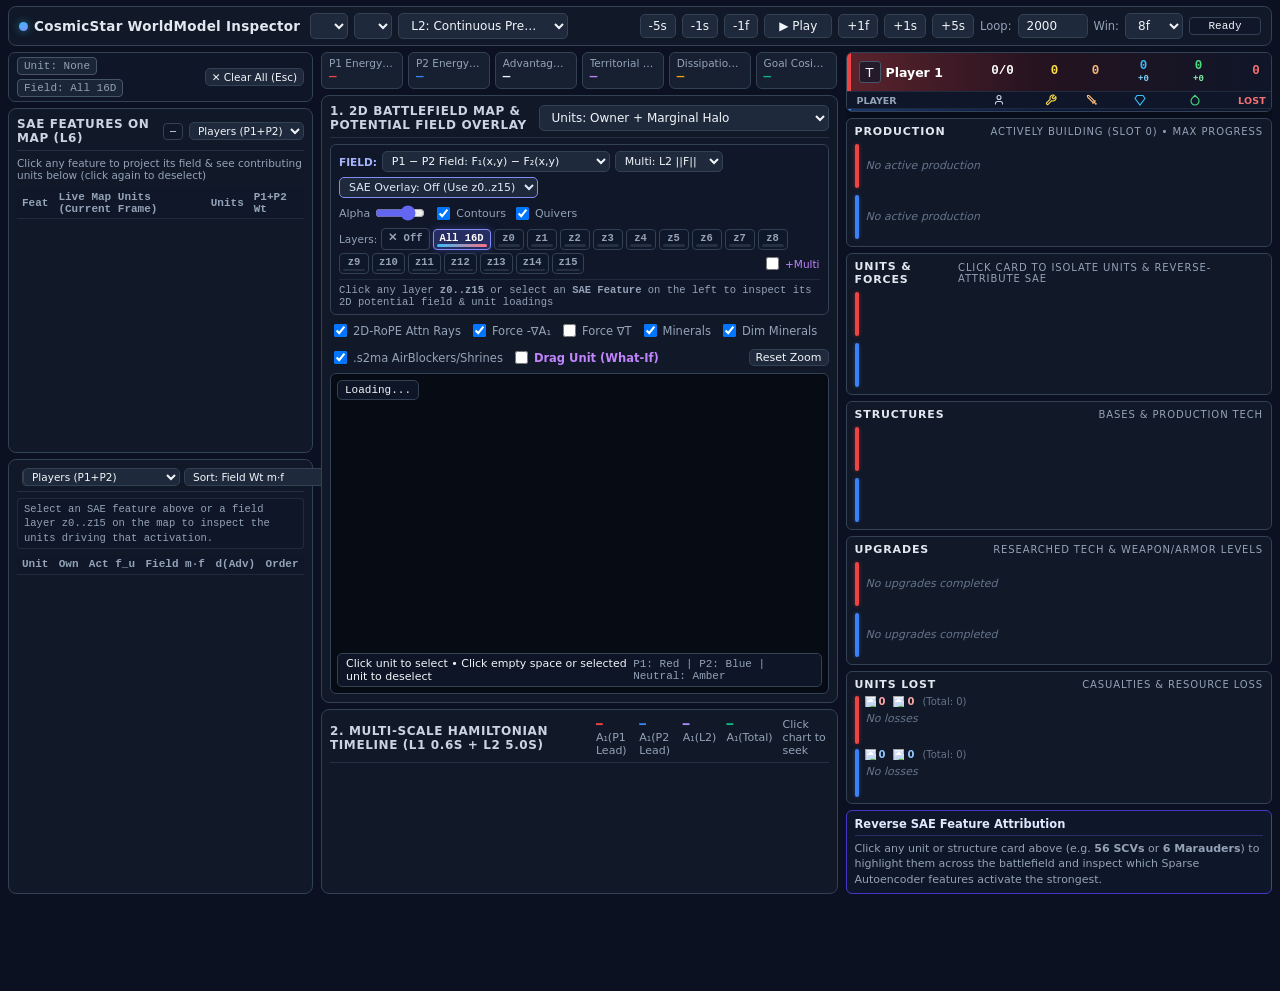
==== commit 84247c04: "feat(inspector): add 2D momentum flux quiver overlay, fix MULE icon mapping, and eliminate phantom e" ====
--- a/src/cosmicstar/worldmodel/inspector_ui/index.html
+++ b/src/cosmicstar/worldmodel/inspector_ui/index.html
@@ -1015,6 +1015,9 @@
               <label title="Draw iso-potential contour lines on the 2D field overlay" style="display:flex;align-items:center;gap:3px;cursor:pointer;">
                 <input type="checkbox" id="chkFieldContours" checked />Contours
               </label>
+              <label title="Draw 2D momentum flux vector arrows (quivers) showing direction of momentum flow" style="display:flex;align-items:center;gap:3px;cursor:pointer;">
+                <input type="checkbox" id="chkMomentumQuivers" checked />Quivers
+              </label>
             </div>
           </div>
 
@@ -2176,8 +2179,16 @@
   const name = String(rawName).trim();
   const n = name.toLowerCase().replace(/[\s\-_]/g, "");
 
-  let assetFile = null;
-  if (ICON_MANIFEST) {
+  const KNOWN_DIRECT_ALIASES = {
+    mule: "btn-unit-terran-mule.png",
+    calldownmule: "btn-unit-terran-mule.png",
+    oraclestasistrap: "btn-unit-protoss-stasisward.png",
+    stasistrap: "btn-unit-protoss-stasisward.png",
+    stasisward: "btn-unit-protoss-stasisward.png",
+  };
+
+  let assetFile = KNOWN_DIRECT_ALIASES[n] || null;
+  if (!assetFile && ICON_MANIFEST) {
     const isUp = category === "upgrade" || /weapon|armor|shield|speed|stimpack|drillclaws|centrifical|chitinous|anabolic|glial|punisher/i.test(n);
     if (isUp) {
       assetFile = (ICON_MANIFEST.upgrades && ICON_MANIFEST.upgrades[n]) || (ICON_MANIFEST.units && ICON_MANIFEST.units[n]);
@@ -3510,6 +3521,80 @@
     }
     ctx.restore();
 
+    // 2D Momentum Flux Quivers (directional arrows showing spatial momentum flow)
+    const chkQuiv = document.getElementById("chkMomentumQuivers");
+    const showQuivers = chkQuiv && chkQuiv.checked && (bgMode === "kinetic" || bgMode === "diff" || bgMode === "contest");
+    if (showQuivers && mp.flux_x && mp.flux_y) {
+      const fx = mp.flux_x;
+      const fy = mp.flux_y;
+      const p1x = mp.flux_p1_x || fx;
+      const p1y = mp.flux_p1_y || fy;
+      const p2x = mp.flux_p2_x || fx;
+      const p2y = mp.flux_p2_y || fy;
+      const G = fx.length;
+
+      let maxFlux = 1e-6;
+      for (let iy = 0; iy < G; iy++) {
+        for (let ix = 0; ix < G; ix++) {
+          const m = Math.hypot(fx[iy][ix], fy[iy][ix]);
+          if (m > maxFlux) maxFlux = m;
+        }
+      }
+
+      if (maxFlux > 1e-4) {
+        ctx.save();
+        const step = G > 30 ? 2 : 1;
+        const dx = (x1 - x0) / (G - 1);
+        const dy = (y1 - y0) / (G - 1);
+        const maxArrowLen = 22.0;
+
+        for (let iy = 0; iy < G; iy += step) {
+          for (let ix = 0; ix < G; ix += step) {
+            const jx = fx[iy][ix];
+            const jy = fy[iy][ix];
+            const mag = Math.hypot(jx, jy);
+            if (mag < 0.06 * maxFlux) continue;
+
+            const wx = x0 + ix * dx;
+            const wy = y0 + iy * dy;
+            const [sx, sy] = worldToCanvas(wx, wy, w, h);
+
+            const angle = Math.atan2(-jy, jx);
+            const len = Math.max(6, (mag / maxFlux) * maxArrowLen);
+
+            const m1 = Math.hypot(p1x[iy][ix], p1y[iy][ix]);
+            const m2 = Math.hypot(p2x[iy][ix], p2y[iy][ix]);
+            let arrowCol = "#fde047";
+            if (m1 > 1.25 * m2) arrowCol = "#f87171";
+            else if (m2 > 1.25 * m1) arrowCol = "#38bdf8";
+
+            ctx.save();
+            ctx.translate(sx, sy);
+            ctx.rotate(angle);
+
+            ctx.strokeStyle = arrowCol;
+            ctx.fillStyle = arrowCol;
+            ctx.lineWidth = 1.7;
+            ctx.beginPath();
+            ctx.moveTo(0, 0);
+            ctx.lineTo(len, 0);
+            ctx.stroke();
+
+            const headLen = Math.min(5.5, len * 0.45);
+            ctx.beginPath();
+            ctx.moveTo(len, 0);
+            ctx.lineTo(len - headLen, -headLen * 0.5);
+            ctx.lineTo(len - headLen, headLen * 0.5);
+            ctx.closePath();
+            ctx.fill();
+
+            ctx.restore();
+          }
+        }
+        ctx.restore();
+      }
+    }
+
     const legEl = document.getElementById("mapModeLegend");
     if (legEl) {
       legEl.textContent = isDiverging
@@ -4003,7 +4088,7 @@
   }
 });
 
-["mapBgMode", "fieldCombineMode", "unitColorMode", "chkFieldContours", "chkAttnRays", "chkForceAdv", "chkForceKin", "chkS2MA", "chkAnchors"].forEach(id => {
+["mapBgMode", "fieldCombineMode", "unitColorMode", "chkFieldContours", "chkMomentumQuivers", "chkAttnRays", "chkForceAdv", "chkForceKin", "chkS2MA", "chkAnchors"].forEach(id => {
   const el = document.getElementById(id);
   if (el) el.addEventListener("change", () => renderMap());
 });
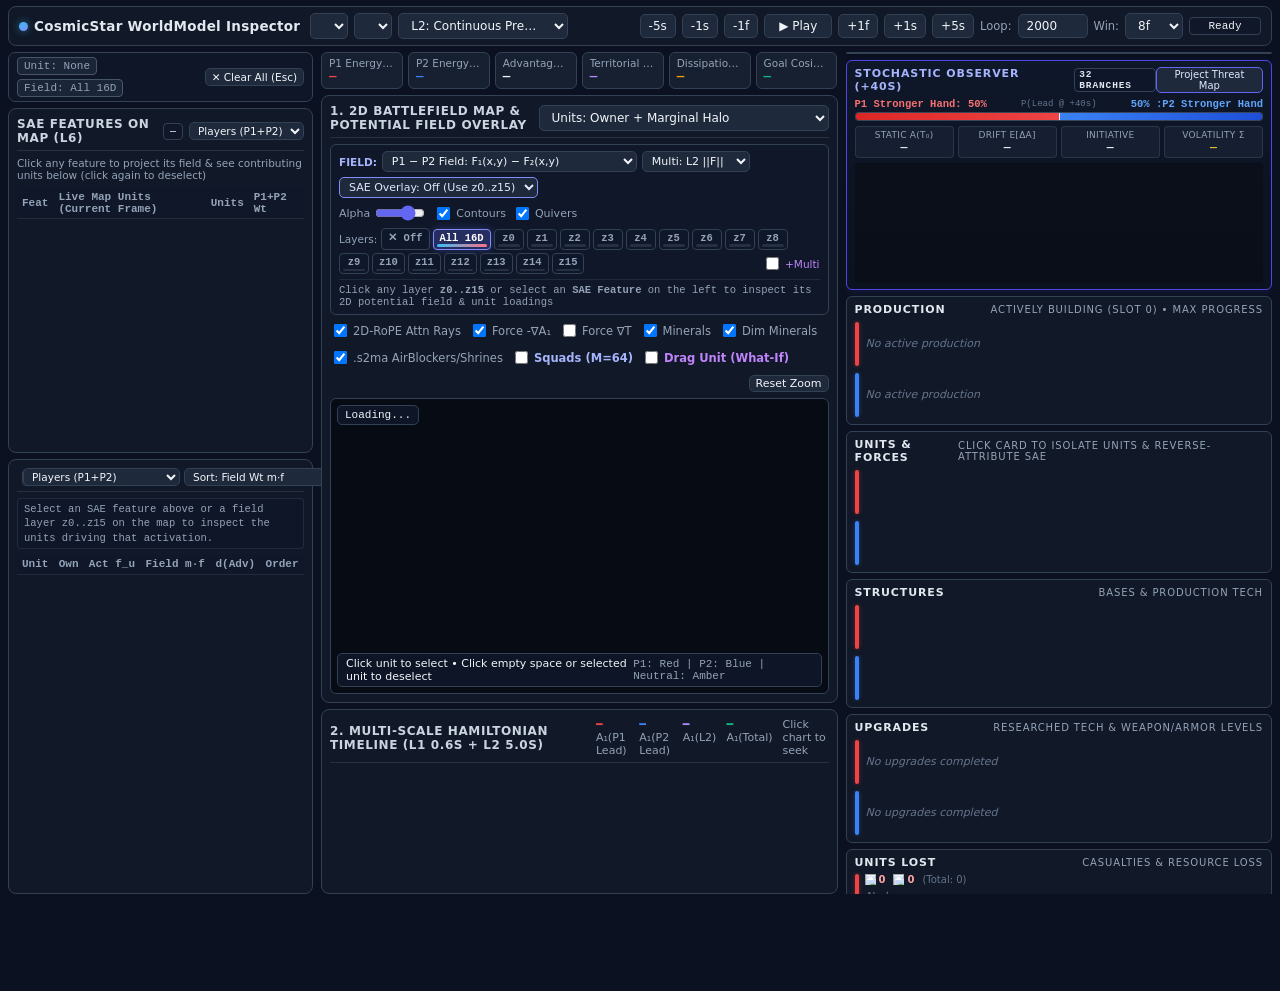
==== commit d5fef3eb: "Add Stochastic Observer fan chart, squad ellipses, and 40s threat map to Inspector" ====
--- a/src/cosmicstar/worldmodel/inspector_ui/index.html
+++ b/src/cosmicstar/worldmodel/inspector_ui/index.html
@@ -561,6 +561,88 @@
     height: 100%;
     background: #ffffff;
     box-shadow: 0 0 4px rgba(255, 255, 255, 0.95);
+  }
+
+  /* Multi-Horizon Stochastic Observer Panel */
+  .obs-panel {
+    background: linear-gradient(180deg, rgba(15, 23, 42, 0.96) 0%, rgba(11, 17, 32, 0.96) 100%);
+    border: 1px solid #4f46e5;
+    border-radius: 6px;
+    padding: 6px 8px;
+    display: flex;
+    flex-direction: column;
+    gap: 5px;
+    box-shadow: 0 2px 10px rgba(79, 70, 229, 0.14);
+  }
+  .obs-stronger-wrap {
+    display: flex;
+    flex-direction: column;
+    gap: 2px;
+  }
+  .obs-stronger-labels {
+    display: flex;
+    justify-content: space-between;
+    align-items: center;
+    font-size: 10.5px;
+    font-family: var(--font-mono);
+    font-weight: 700;
+  }
+  .obs-stronger-track {
+    position: relative;
+    height: 9px;
+    border-radius: 4px;
+    overflow: hidden;
+    display: flex;
+    background: rgba(30, 41, 59, 0.9);
+    border: 1px solid rgba(71, 85, 105, 0.7);
+  }
+  .obs-stronger-p1 {
+    height: 100%;
+    background: linear-gradient(90deg, #dc2626 0%, #ef4444 100%);
+    transition: width 0.2s ease;
+  }
+  .obs-stronger-p2 {
+    height: 100%;
+    flex: 1;
+    background: linear-gradient(90deg, #3b82f6 0%, #1d4ed8 100%);
+  }
+  .obs-stronger-mid {
+    position: absolute;
+    left: 50%;
+    top: -1px;
+    bottom: -1px;
+    width: 1.5px;
+    background: #f8fafc;
+    opacity: 0.85;
+  }
+  .obs-kpi-grid {
+    display: grid;
+    grid-template-columns: repeat(4, 1fr);
+    gap: 4px;
+  }
+  .obs-kpi-cell {
+    background: rgba(30, 41, 59, 0.55);
+    border: 1px solid rgba(51, 65, 85, 0.7);
+    border-radius: 4px;
+    padding: 3px 5px;
+    display: flex;
+    flex-direction: column;
+    align-items: center;
+    text-align: center;
+  }
+  .obs-kpi-lbl {
+    font-size: 9px;
+    color: var(--text-secondary);
+    text-transform: uppercase;
+    letter-spacing: 0.03em;
+    white-space: nowrap;
+  }
+  .obs-kpi-val {
+    font-family: var(--font-mono);
+    font-size: 11.5px;
+    font-weight: 800;
+    line-height: 1.2;
+    white-space: nowrap;
   }
 
   /* Reverse SAE Attribution Panel */
@@ -997,6 +1079,9 @@
                 <option value="env">Neutral / Resource Field: F_env(x,y)</option>
                 <option value="kinetic">Kinetic Momentum Field: Π(x,y)</option>
                 <option value="terrain_v">Terrain CNN Field: V_loc(x,y)</option>
+                <option value="threat_net">Rollout Threat (+40s): P1 vs P2 Pressure</option>
+                <option value="threat_p1_risk">Rollout Risk to P1 Units &amp; Bases (+40s)</option>
+                <option value="threat_p2_risk">Rollout Risk to P2 Units &amp; Bases (+40s)</option>
                 <option value="terrain">Off (Terrain + Fog + Creep Only)</option>
               </select>
               <select id="fieldCombineMode" title="How to combine multiple selected dimensions" style="font-size:11px; padding:2px 5px;">
@@ -1061,6 +1146,7 @@
           <label title="Show or hide neutral mineral fields and geysers"><input type="checkbox" id="chkShowNeutrals" checked />Minerals</label>
           <label title="Subtly dim neutral minerals so player army &amp; bases pop out"><input type="checkbox" id="chkDimNeutrals" checked />Dim Minerals</label>
           <label><input type="checkbox" id="chkS2MA" checked />.s2ma AirBlockers/Shrines</label>
+          <label title="Overlay L1->L2 Top-2 conserved Squad Token centroids, spread ellipses, and +40s attrition risk" style="color:#a5b4fc;font-weight:600;"><input type="checkbox" id="chkSquadTokens" />Squads (M=64)</label>
           <label style="display:none;"><input type="checkbox" id="chkAnchors" />Anchors</label>
           <label style="color:#c084fc;font-weight:600;"><input type="checkbox" id="chkDragMove" />Drag Unit (What-If)</label>
           <button id="btnResetView" style="padding:1px 6px;font-size:11px;margin-left:auto;">Reset Zoom</button>
@@ -1181,6 +1267,56 @@
             <span class="esl-val-lg" id="hudP2Lost" style="color:#f87171;">0</span>
           </div>
         </div>
+      </div>
+
+      <!-- 1b. MULTI-HORIZON STOCHASTIC OBSERVER (+40s Fog-of-War Rollout) -->
+      <div class="obs-panel" id="observerPanel">
+        <div class="row-group-title">
+          <div style="display:flex; align-items:center; gap:5px;">
+            <span style="color:#a5b4fc;">STOCHASTIC OBSERVER (+40s)</span>
+            <span id="obsStatusBadge" class="badge" style="font-size:9.5px; padding:0 4px;">32 branches</span>
+          </div>
+          <button id="btnToggleThreatMap" style="padding:1px 6px; font-size:10px; border-color:#6366f1; color:#e0e7ff;" title="Overlay emergent +40s rollout threat heatmap &amp; M=64 Squad Tokens on the 2D battlefield map">
+            Project Threat Map
+          </button>
+        </div>
+
+        <!-- Stronger Hand Probability Bar: P(A(tau + 40s) > 0) -->
+        <div class="obs-stronger-wrap" title="Fraction of fog-of-war rollout futures where each player holds a positive resource+positional lead at +40s (no arbitrary calibration constant)">
+          <div class="obs-stronger-labels">
+            <span id="obsStrongP1" style="color:#f87171;">P1 Stronger Hand: 50%</span>
+            <span style="font-size:9px; color:var(--text-muted); font-weight:500;">P(Lead @ +40s)</span>
+            <span id="obsStrongP2" style="color:#60a5fa;">50% :P2 Stronger Hand</span>
+          </div>
+          <div class="obs-stronger-track">
+            <div id="obsStrongBarP1" class="obs-stronger-p1" style="width:50%;"></div>
+            <div class="obs-stronger-p2"></div>
+            <div class="obs-stronger-mid"></div>
+          </div>
+        </div>
+
+        <!-- 4 KPI Cells: Static A0, Drift E[dA], Initiative P(dA>0), Volatility Std[dA] -->
+        <div class="obs-kpi-grid">
+          <div class="obs-kpi-cell" title="Static Hamiltonian Advantage A(τ₀) at current frame (mineral+gas equivalent)">
+            <span class="obs-kpi-lbl">Static A(τ₀)</span>
+            <span id="obsKpiA0" class="obs-kpi-val">—</span>
+          </div>
+          <div class="obs-kpi-cell" title="Expected 40s Advantage Drift E[A(τ₀+40s) − A(τ₀)] across 32 fog-of-war futures">
+            <span class="obs-kpi-lbl">Drift E[ΔA]</span>
+            <span id="obsKpiDrift" class="obs-kpi-val">—</span>
+          </div>
+          <div class="obs-kpi-cell" title="Initiative: Probability that P1 / P2 improves their net position over the next 40s">
+            <span class="obs-kpi-lbl">Initiative</span>
+            <span id="obsKpiInit" class="obs-kpi-val">—</span>
+          </div>
+          <div class="obs-kpi-cell" id="obsKpiVolCell" title="Tactical Volatility Std[ΔA] across rollout branches (high = volatile clash/drop)">
+            <span class="obs-kpi-lbl">Volatility σ</span>
+            <span id="obsKpiVol" class="obs-kpi-val" style="color:#fbbf24;">—</span>
+          </div>
+        </div>
+
+        <!-- Multi-Horizon Advantage Fan Chart (Now .. +40s) -->
+        <canvas id="observerFanCanvas" height="88" style="width:100%; display:block; border-radius:4px; background:rgba(9,13,22,0.7);"></canvas>
       </div>
 
       <!-- 2. PRODUCTION QUEUE (Image 1 style) -->
@@ -1487,6 +1623,48 @@
 
 let isLoadingFrame = false;
 let pendingFrameReq = null;
+let OBSERVER_DATA = null;
+let isLoadingObserver = false;
+let pendingObserverReq = null;
+
+async function loadObserverRollout(gid, loop_t) {
+  if (isLoadingObserver) {
+    pendingObserverReq = [gid, loop_t];
+    return;
+  }
+  isLoadingObserver = true;
+  const badge = document.getElementById("obsStatusBadge");
+  if (badge) {
+    badge.textContent = "rolling +40s…";
+    badge.style.color = "#fbbf24";
+  }
+  try {
+    const res = await fetch(`/api/game/${gid}/observer/${loop_t}?branches=32&horizon=8`);
+    const data = await res.json();
+    if (data && data.available) {
+      OBSERVER_DATA = data;
+      if (badge) {
+        badge.textContent = `${data.n_branches}b • ${Math.round(data.elapsed_ms)}ms`;
+        badge.style.color = "#a5b4fc";
+      }
+      renderObserverPanel();
+      const bgSel = document.getElementById("mapBgMode");
+      const sqChk = document.getElementById("chkSquadTokens");
+      if ((bgSel && bgSel.value.startsWith("threat_")) || (sqChk && sqChk.checked)) {
+        renderMap();
+      }
+    }
+  } catch (err) {
+    console.warn("Observer rollout fetch failed:", err);
+  } finally {
+    isLoadingObserver = false;
+    if (pendingObserverReq) {
+      const [nGid, nLoop] = pendingObserverReq;
+      pendingObserverReq = null;
+      loadObserverRollout(nGid, nLoop);
+    }
+  }
+}
 
 async function loadFrame(gid, loop_t) {
   if (isLoadingFrame) {
@@ -1534,6 +1712,7 @@
       await fetchGram256();
     }
     renderAll();
+    loadObserverRollout(gid, CURRENT_LOOP);
   } finally {
     isLoadingFrame = false;
     if (pendingFrameReq) {
@@ -1699,6 +1878,7 @@
   renderMap();
   renderTimeline();
   renderHUDAndForces();
+  renderObserverPanel();
   if (SELECTED_GROUP_KEY && SELECTED_GROUP_ROWS.size > 0) {
     const parts = SELECTED_GROUP_KEY.split("_");
     const pKey = parts[0];
@@ -2484,6 +2664,185 @@
   </svg>`;
 }
 
+function renderObserverPanel() {
+  const canvas = document.getElementById("observerFanCanvas");
+  const btnMap = document.getElementById("btnToggleThreatMap");
+  const bgSel = document.getElementById("mapBgMode");
+  if (btnMap && bgSel) {
+    const isThreat = bgSel.value.startsWith("threat_");
+    btnMap.textContent = isThreat ? "✓ Threat Map Active" : "Project Threat Map";
+    btnMap.style.background = isThreat ? "#4f46e5" : "";
+    btnMap.style.color = isThreat ? "#ffffff" : "#e0e7ff";
+  }
+  if (!canvas) return;
+  const { ctx, w, h } = setupHiDPICanvas(canvas);
+  ctx.clearRect(0, 0, w, h);
+
+  if (!OBSERVER_DATA || !OBSERVER_DATA.quantiles) {
+    ctx.fillStyle = "#64748b";
+    ctx.font = "11px system-ui, sans-serif";
+    ctx.textAlign = "center";
+    ctx.fillText("Computing 32-branch +40s fog-of-war rollout…", w * 0.5, h * 0.52);
+    return;
+  }
+
+  const d = OBSERVER_DATA;
+  const p1StrongPct = Math.round(d.prob_stronger_hand_p1 * 100);
+  const p2StrongPct = 100 - p1StrongPct;
+  const p1InitPct = Math.round(d.prob_improve_p1 * 100);
+  const p2InitPct = 100 - p1InitPct;
+
+  const p1NameShort = (FRAME && FRAME.hud && FRAME.hud.p1 && FRAME.hud.p1.name)
+    ? unescapeHtml(FRAME.hud.p1.name).slice(0, 10)
+    : "P1";
+  const p2NameShort = (FRAME && FRAME.hud && FRAME.hud.p2 && FRAME.hud.p2.name)
+    ? unescapeHtml(FRAME.hud.p2.name).slice(0, 10)
+    : "P2";
+
+  const elSP1 = document.getElementById("obsStrongP1");
+  const elSP2 = document.getElementById("obsStrongP2");
+  const elSBar = document.getElementById("obsStrongBarP1");
+  if (elSP1) elSP1.textContent = `${p1NameShort}: ${p1StrongPct}%`;
+  if (elSP2) elSP2.textContent = `${p2StrongPct}% :${p2NameShort}`;
+  if (elSBar) elSBar.style.width = `${Math.max(2, Math.min(98, p1StrongPct))}%`;
+
+  const fmtRes = v => `${v >= 0 ? "+" : ""}${Math.round(v)}`;
+  const elA0 = document.getElementById("obsKpiA0");
+  if (elA0) {
+    elA0.textContent = fmtRes(d.A0);
+    elA0.style.color = d.A0 >= 0 ? "var(--p1)" : "var(--p2)";
+  }
+  const elDr = document.getElementById("obsKpiDrift");
+  if (elDr) {
+    elDr.textContent = fmtRes(d.expected_drift);
+    elDr.style.color = d.expected_drift >= 0 ? "var(--p1)" : "var(--p2)";
+  }
+  const elIn = document.getElementById("obsKpiInit");
+  if (elIn) {
+    if (p1InitPct >= 50) {
+      elIn.textContent = `P1 ${p1InitPct}%`;
+      elIn.style.color = "var(--p1)";
+    } else {
+      elIn.textContent = `P2 ${p2InitPct}%`;
+      elIn.style.color = "var(--p2)";
+    }
+  }
+  const elVol = document.getElementById("obsKpiVol");
+  const elVolCell = document.getElementById("obsKpiVolCell");
+  if (elVol) {
+    elVol.textContent = `±${Math.round(d.std_drift)}`;
+  }
+  if (elVolCell) {
+    elVolCell.title = `Tactical Volatility σ(ΔA)=±${Math.round(d.std_drift)} • Tail Risk CVaR₁₀%: P1 ${fmtRes(d.cvar10_p1)} | P2 ${fmtRes(-d.cvar10_p2)}`;
+  }
+
+  // Draw Multi-Horizon Advantage Fan Chart (Now .. +40s)
+  const q = d.quantiles;
+  const secs = d.step_secs || [0, 5, 10, 15, 20, 25, 30, 35, 40];
+  const K = secs.length;
+  const padL = 38, padR = 10, padT = 8, padB = 16;
+  const cw = Math.max(20, w - padL - padR);
+  const ch = Math.max(20, h - padT - padB);
+
+  let yMin = Math.min(0, ...q.p10);
+  let yMax = Math.max(0, ...q.p90);
+  (d.branches || []).forEach(br => {
+    br.forEach(v => {
+      if (v < yMin) yMin = v;
+      if (v > yMax) yMax = v;
+    });
+  });
+  const span = Math.max(250.0, yMax - yMin);
+  yMin -= span * 0.08;
+  yMax += span * 0.08;
+
+  const xOf = i => padL + (i / Math.max(1, K - 1)) * cw;
+  const yOf = v => padT + (1.0 - (v - yMin) / Math.max(1e-6, yMax - yMin)) * ch;
+
+  // Background zero line (A = 0) & static A(tau_0) reference line
+  const yZero = yOf(0);
+  if (yZero >= padT && yZero <= padT + ch) {
+    ctx.save();
+    ctx.strokeStyle = "rgba(148, 163, 184, 0.45)";
+    ctx.lineWidth = 1;
+    ctx.setLineDash([3, 3]);
+    ctx.beginPath();
+    ctx.moveTo(padL, yZero);
+    ctx.lineTo(padL + cw, yZero);
+    ctx.stroke();
+    ctx.restore();
+  }
+
+  // Shaded p10..p90 outer fan
+  const leadEnd = q.p50[K - 1] >= 0;
+  const bandOuter = leadEnd ? "rgba(239, 68, 68, 0.16)" : "rgba(59, 130, 246, 0.16)";
+  const bandInner = leadEnd ? "rgba(239, 68, 68, 0.30)" : "rgba(59, 130, 246, 0.30)";
+  const lineCol = leadEnd ? "#f87171" : "#60a5fa";
+
+  const drawBand = (loArr, hiArr, fillStyle) => {
+    ctx.fillStyle = fillStyle;
+    ctx.beginPath();
+    for (let i = 0; i < K; i++) {
+      const x = xOf(i), y = yOf(hiArr[i]);
+      if (i === 0) ctx.moveTo(x, y); else ctx.lineTo(x, y);
+    }
+    for (let i = K - 1; i >= 0; i--) {
+      ctx.lineTo(xOf(i), yOf(loArr[i]));
+    }
+    ctx.closePath();
+    ctx.fill();
+  };
+
+  drawBand(q.p10, q.p90, bandOuter);
+  drawBand(q.p25, q.p75, bandInner);
+
+  // Individual stochastic branch trajectories (spaghetti lines)
+  (d.branches || []).slice(0, 14).forEach(br => {
+    ctx.strokeStyle = br[K - 1] >= 0 ? "rgba(248, 113, 113, 0.22)" : "rgba(96, 165, 250, 0.22)";
+    ctx.lineWidth = 0.85;
+    ctx.beginPath();
+    for (let i = 0; i < K; i++) {
+      const x = xOf(i), y = yOf(br[i]);
+      if (i === 0) ctx.moveTo(x, y); else ctx.lineTo(x, y);
+    }
+    ctx.stroke();
+  });
+
+  // Median trajectory p50
+  ctx.strokeStyle = lineCol;
+  ctx.lineWidth = 2.0;
+  ctx.beginPath();
+  for (let i = 0; i < K; i++) {
+    const x = xOf(i), y = yOf(q.p50[i]);
+    if (i === 0) ctx.moveTo(x, y); else ctx.lineTo(x, y);
+  }
+  ctx.stroke();
+
+  // Origin dot at tau_0
+  ctx.fillStyle = "#f8fafc";
+  ctx.beginPath();
+  ctx.arc(xOf(0), yOf(q.p50[0]), 2.8, 0, Math.PI * 2);
+  ctx.fill();
+
+  // Y-axis ticks & X-axis time horizon labels
+  ctx.fillStyle = "#94a3b8";
+  ctx.font = "9px ui-monospace, monospace";
+  ctx.textAlign = "right";
+  ctx.fillText(fmtRes(yMax), padL - 4, padT + 7);
+  if (yZero >= padT + 9 && yZero <= padT + ch - 7) {
+    ctx.fillText("0", padL - 4, yZero + 3);
+  }
+  ctx.fillText(fmtRes(yMin), padL - 4, padT + ch);
+
+  ctx.textAlign = "center";
+  [0, 2, 4, 6, K - 1].forEach(idx => {
+    if (idx < K) {
+      const lbl = idx === 0 ? "Now" : `+${Math.round(secs[idx])}s`;
+      ctx.fillText(lbl, xOf(idx), h - 3);
+    }
+  });
+}
+
 function renderHUDAndForces() {
   if (!FRAME || !FRAME.hud) return;
   const h = FRAME.hud;
@@ -2990,6 +3349,34 @@
   const grid = Array.from({ length: G }, () => new Float32Array(G));
   let isDiverging = true;
   let label = "";
+
+  // Case 0: Multi-Horizon Stochastic Observer Threat Projection (+40s Rollout)
+  if (bgMode.startsWith("threat_")) {
+    if (!OBSERVER_DATA || !OBSERVER_DATA.threat_grid_net) {
+      LAST_FIELD_EVAL = null;
+      return null;
+    }
+    const src = bgMode === "threat_p1_risk"
+      ? OBSERVER_DATA.threat_grid_p1
+      : (bgMode === "threat_p2_risk" ? OBSERVER_DATA.threat_grid_p2 : OBSERVER_DATA.threat_grid_net);
+    isDiverging = (bgMode === "threat_net");
+    label = bgMode === "threat_p1_risk"
+      ? "Rollout Risk to P1 (+40s)"
+      : (bgMode === "threat_p2_risk" ? "Rollout Risk to P2 (+40s)" : "Net Threat: P1 vs P2 Pressure (+40s)");
+    let lo = 1e9, hi = -1e9, maxAbs = 1e-6;
+    for (let iy = 0; iy < G; iy++) {
+      const row = src[iy] || [];
+      for (let ix = 0; ix < G; ix++) {
+        const v = row[ix] || 0;
+        grid[iy][ix] = v;
+        if (v < lo) lo = v;
+        if (v > hi) hi = v;
+        if (Math.abs(v) > maxAbs) maxAbs = Math.abs(v);
+      }
+    }
+    LAST_FIELD_EVAL = { grid, G, isDiverging, lo, hi, maxAbs, label, dims: [], bgMode };
+    return LAST_FIELD_EVAL;
+  }
 
   // Case A: Monosemantic Layer-6 Top-K SAE Feature Overlay is selected!
   const saeFeat = getActiveSAEFeature();
@@ -3645,6 +4032,55 @@
     });
   }
 
+  // 3b. Dynamic Squad Tokens (1 + M=64 Top-2 Conserved Squads & +40s Attrition Risk)
+  const chkSquads = document.getElementById("chkSquadTokens");
+  if (((chkSquads && chkSquads.checked) || bgMode.startsWith("threat_")) && OBSERVER_DATA && OBSERVER_DATA.squads) {
+    ctx.save();
+    OBSERVER_DATA.squads.forEach(sq => {
+      const [sx, sy, sc] = worldToCanvas(sq.x, sq.y, w, h);
+      const rx = Math.max(5, Math.min(48, sq.spread_x * sc));
+      const ry = Math.max(5, Math.min(48, sq.spread_y * sc));
+      const isP1 = sq.owner === 1;
+      const hiddenInFog = sq.vis_by_opp < 0.35;
+      ctx.strokeStyle = isP1
+        ? (hiddenInFog ? "rgba(248, 113, 113, 0.55)" : "rgba(252, 165, 165, 0.92)")
+        : (hiddenInFog ? "rgba(96, 165, 250, 0.55)" : "rgba(147, 197, 253, 0.92)");
+      ctx.lineWidth = sq.risk >= 150 ? 2.0 : 1.25;
+      ctx.setLineDash(hiddenInFog ? [3, 3] : []);
+      ctx.beginPath();
+      ctx.ellipse(sx, sy, rx, ry, 0, 0, Math.PI * 2);
+      ctx.stroke();
+
+      // Squad centroid diamond
+      ctx.setLineDash([]);
+      ctx.fillStyle = isP1 ? "#ef4444" : "#3b82f6";
+      ctx.strokeStyle = "#f8fafc";
+      ctx.lineWidth = 1;
+      ctx.beginPath();
+      ctx.moveTo(sx, sy - 4);
+      ctx.lineTo(sx + 4, sy);
+      ctx.lineTo(sx, sy + 4);
+      ctx.lineTo(sx - 4, sy);
+      ctx.closePath();
+      ctx.fill();
+      ctx.stroke();
+
+      if (sq.risk >= 140) {
+        const tag = `-${Math.round(sq.risk)}`;
+        ctx.font = "bold 9.5px ui-monospace, monospace";
+        const tw = ctx.measureText(tag).width + 6;
+        ctx.fillStyle = "rgba(15, 23, 42, 0.85)";
+        ctx.fillRect(sx - tw * 0.5, sy - ry - 13, tw, 12);
+        ctx.strokeStyle = isP1 ? "#f87171" : "#60a5fa";
+        ctx.strokeRect(sx - tw * 0.5, sy - ry - 13, tw, 12);
+        ctx.fillStyle = "#fde047";
+        ctx.textAlign = "center";
+        ctx.fillText(tag, sx, sy - ry - 4);
+      }
+    });
+    ctx.restore();
+  }
+
   // 4. Spatial 2D-RoPE Attention Rays from SELECTED_TOK_IDX
   if (document.getElementById("chkAttnRays").checked && TOKEN_DETAILS && TOKEN_DETAILS.outgoing) {
     const srcTok = FRAME.tokens.find(t => t.tok_idx === SELECTED_TOK_IDX);
@@ -4088,10 +4524,30 @@
   }
 });
 
-["mapBgMode", "fieldCombineMode", "unitColorMode", "chkFieldContours", "chkMomentumQuivers", "chkAttnRays", "chkForceAdv", "chkForceKin", "chkS2MA", "chkAnchors"].forEach(id => {
+["mapBgMode", "fieldCombineMode", "unitColorMode", "chkFieldContours", "chkMomentumQuivers", "chkAttnRays", "chkForceAdv", "chkForceKin", "chkS2MA", "chkSquadTokens", "chkAnchors"].forEach(id => {
   const el = document.getElementById(id);
-  if (el) el.addEventListener("change", () => renderMap());
+  if (el) el.addEventListener("change", () => {
+    renderMap();
+    renderObserverPanel();
+  });
 });
+
+const btnToggleThreat = document.getElementById("btnToggleThreatMap");
+if (btnToggleThreat) {
+  btnToggleThreat.addEventListener("click", () => {
+    const bgSel = document.getElementById("mapBgMode");
+    const sqChk = document.getElementById("chkSquadTokens");
+    if (!bgSel) return;
+    if (bgSel.value.startsWith("threat_")) {
+      bgSel.value = "diff";
+      if (sqChk) sqChk.checked = false;
+    } else {
+      bgSel.value = "threat_net";
+      if (sqChk) sqChk.checked = true;
+    }
+    renderAll();
+  });
+}
 
 const alphaSliderEl = document.getElementById("fieldAlphaSlider");
 if (alphaSliderEl) {
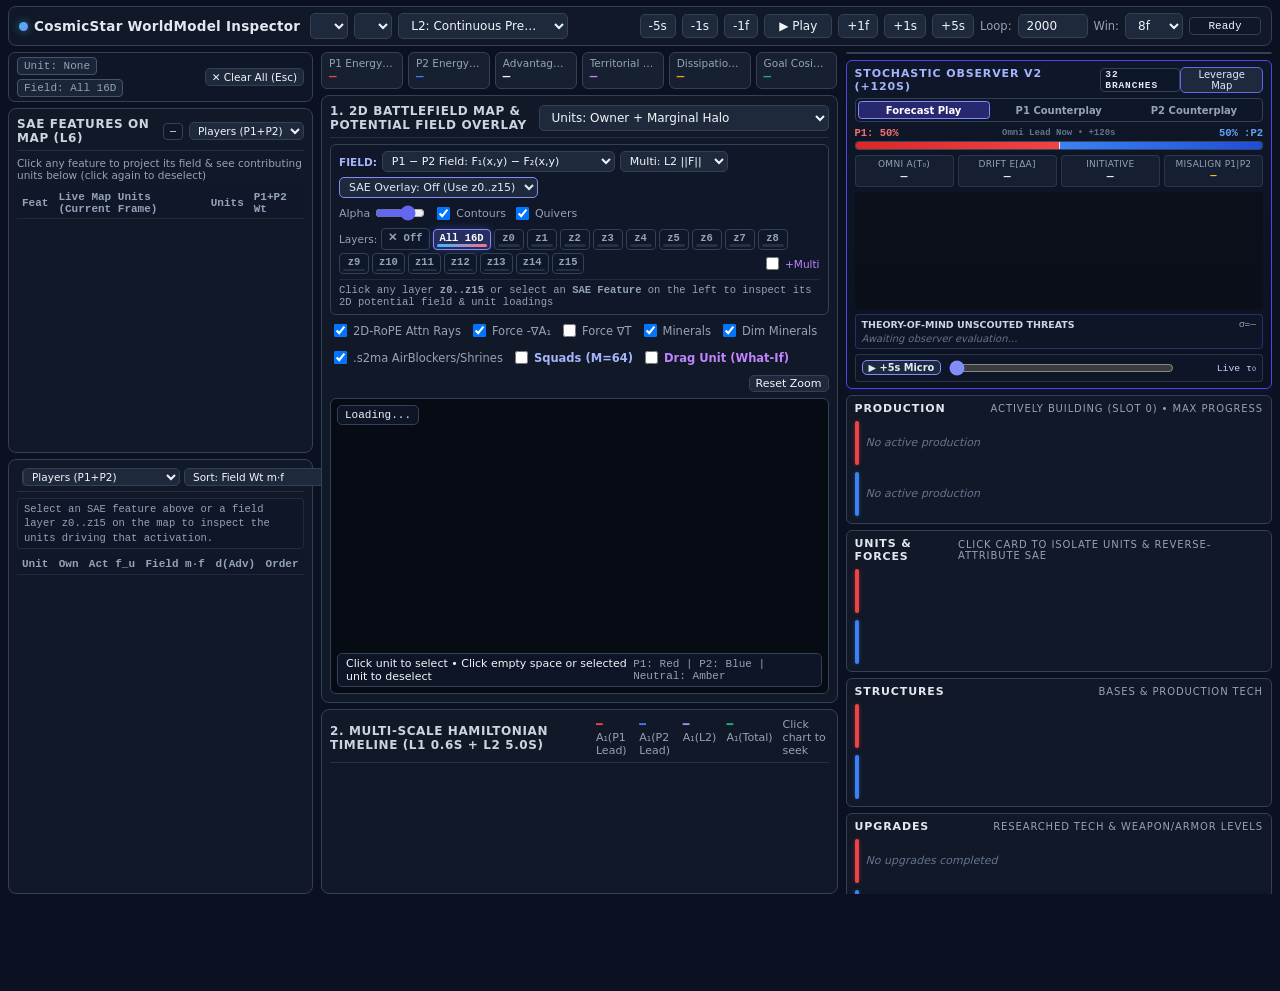
==== commit c0f1ef7c: "worldmodel(l1/l2): add L1 tactical chunk flow decoder, observer v2 rollouts, and inspector UI" ====
--- a/src/cosmicstar/worldmodel/inspector_ui/index.html
+++ b/src/cosmicstar/worldmodel/inspector_ui/index.html
@@ -643,6 +643,83 @@
     font-weight: 800;
     line-height: 1.2;
     white-space: nowrap;
+  }
+  .obs-mode-seg {
+    display: grid;
+    grid-template-columns: repeat(3, 1fr);
+    gap: 3px;
+    background: rgba(15, 23, 42, 0.85);
+    padding: 2px;
+    border-radius: 5px;
+    border: 1px solid rgba(71, 85, 105, 0.65);
+  }
+  .obs-mode-btn {
+    font-size: 10px;
+    font-weight: 700;
+    padding: 2.5px 4px;
+    border-radius: 3.5px;
+    border: 1px solid transparent;
+    background: transparent;
+    color: var(--text-secondary);
+    cursor: pointer;
+    transition: all 0.12s ease;
+    white-space: nowrap;
+  }
+  .obs-mode-btn:hover {
+    color: #f8fafc;
+    background: rgba(51, 65, 85, 0.5);
+  }
+  .obs-mode-btn.active[data-obs-mode="forecast"] {
+    background: rgba(79, 70, 229, 0.38);
+    border-color: #818cf8;
+    color: #ffffff;
+  }
+  .obs-mode-btn.active[data-obs-mode="counterplay_p1"] {
+    background: rgba(220, 38, 38, 0.36);
+    border-color: #f87171;
+    color: #ffffff;
+  }
+  .obs-mode-btn.active[data-obs-mode="counterplay_p2"] {
+    background: rgba(37, 99, 235, 0.36);
+    border-color: #60a5fa;
+    color: #ffffff;
+  }
+  .obs-tom-box {
+    background: rgba(15, 23, 42, 0.78);
+    border: 1px solid rgba(99, 102, 241, 0.32);
+    border-radius: 4px;
+    padding: 4px 6px;
+    display: flex;
+    flex-direction: column;
+    gap: 3px;
+    font-size: 10px;
+  }
+  .obs-threat-pill {
+    display: flex;
+    align-items: center;
+    justify-content: space-between;
+    gap: 5px;
+    padding: 2px 5px;
+    border-radius: 3px;
+    background: rgba(30, 41, 59, 0.72);
+    border: 1px solid rgba(71, 85, 105, 0.65);
+    cursor: pointer;
+    font-family: var(--font-mono);
+    font-size: 9.8px;
+  }
+  .obs-threat-pill:hover {
+    border-color: #fbbf24;
+    background: rgba(51, 65, 85, 0.75);
+  }
+  .obs-micro-bar {
+    display: flex;
+    align-items: center;
+    gap: 6px;
+    background: rgba(15, 23, 42, 0.82);
+    border: 1px solid rgba(51, 65, 85, 0.75);
+    border-radius: 4px;
+    padding: 3px 6px;
+    font-size: 10px;
   }
 
   /* Reverse SAE Attribution Panel */
@@ -1079,9 +1156,9 @@
                 <option value="env">Neutral / Resource Field: F_env(x,y)</option>
                 <option value="kinetic">Kinetic Momentum Field: Π(x,y)</option>
                 <option value="terrain_v">Terrain CNN Field: V_loc(x,y)</option>
-                <option value="threat_net">Rollout Threat (+40s): P1 vs P2 Pressure</option>
-                <option value="threat_p1_risk">Rollout Risk to P1 Units &amp; Bases (+40s)</option>
-                <option value="threat_p2_risk">Rollout Risk to P2 Units &amp; Bases (+40s)</option>
+                <option value="threat_net">Intrinsic Leverage: P1 vs P2 ||∇_z A||</option>
+                <option value="threat_p1_risk">P1 Squad Leverage: ||∇_z A|| · g_m</option>
+                <option value="threat_p2_risk">P2 Squad Leverage: ||∇_z A|| · g_m</option>
                 <option value="terrain">Off (Terrain + Fog + Creep Only)</option>
               </select>
               <select id="fieldCombineMode" title="How to combine multiple selected dimensions" style="font-size:11px; padding:2px 5px;">
@@ -1146,7 +1223,7 @@
           <label title="Show or hide neutral mineral fields and geysers"><input type="checkbox" id="chkShowNeutrals" checked />Minerals</label>
           <label title="Subtly dim neutral minerals so player army &amp; bases pop out"><input type="checkbox" id="chkDimNeutrals" checked />Dim Minerals</label>
           <label><input type="checkbox" id="chkS2MA" checked />.s2ma AirBlockers/Shrines</label>
-          <label title="Overlay L1->L2 Top-2 conserved Squad Token centroids, spread ellipses, and +40s attrition risk" style="color:#a5b4fc;font-weight:600;"><input type="checkbox" id="chkSquadTokens" />Squads (M=64)</label>
+          <label title="Overlay Perceiver M=64 Squad Token centroids, spread ellipses, visibility, and intrinsic learned leverage ||∇_z A||" style="color:#a5b4fc;font-weight:600;"><input type="checkbox" id="chkSquadTokens" />Squads (M=64)</label>
           <label style="display:none;"><input type="checkbox" id="chkAnchors" />Anchors</label>
           <label style="color:#c084fc;font-weight:600;"><input type="checkbox" id="chkDragMove" />Drag Unit (What-If)</label>
           <button id="btnResetView" style="padding:1px 6px;font-size:11px;margin-left:auto;">Reset Zoom</button>
@@ -1269,24 +1346,31 @@
         </div>
       </div>
 
-      <!-- 1b. MULTI-HORIZON STOCHASTIC OBSERVER (+40s Fog-of-War Rollout) -->
+      <!-- 1b. MULTI-SCALE STOCHASTIC OBSERVER v2 (+120s Theory-of-Mind + L1 Chunk Flow) -->
       <div class="obs-panel" id="observerPanel">
         <div class="row-group-title">
           <div style="display:flex; align-items:center; gap:5px;">
-            <span style="color:#a5b4fc;">STOCHASTIC OBSERVER (+40s)</span>
+            <span style="color:#a5b4fc;">STOCHASTIC OBSERVER v2 (+120s)</span>
             <span id="obsStatusBadge" class="badge" style="font-size:9.5px; padding:0 4px;">32 branches</span>
           </div>
-          <button id="btnToggleThreatMap" style="padding:1px 6px; font-size:10px; border-color:#6366f1; color:#e0e7ff;" title="Overlay emergent +40s rollout threat heatmap &amp; M=64 Squad Tokens on the 2D battlefield map">
-            Project Threat Map
+          <button id="btnToggleThreatMap" style="padding:1px 6px; font-size:10px; border-color:#6366f1; color:#e0e7ff;" title="Overlay intrinsic learned leverage ||∇_z A|| &amp; Perceiver M=64 Squad Tokens on the 2D battlefield map">
+            Leverage Map
           </button>
         </div>
 
-        <!-- Stronger Hand Probability Bar: P(A(tau + 40s) > 0) -->
-        <div class="obs-stronger-wrap" title="Fraction of fog-of-war rollout futures where each player holds a positive resource+positional lead at +40s (no arbitrary calibration constant)">
+        <!-- Dual-Mode Counterplay Segmented Control -->
+        <div class="obs-mode-seg" id="obsModeSeg">
+          <button class="obs-mode-btn active" data-obs-mode="forecast" title="Roll out natural player policies π(u_p | h^(p), c_p) under fog-of-war">Forecast Play</button>
+          <button class="obs-mode-btn" data-obs-mode="counterplay_p1" title="Optimal P1 Counterplay: CFG ΔA>0 + manifold +∇_u A_1 polish">P1 Counterplay</button>
+          <button class="obs-mode-btn" data-obs-mode="counterplay_p2" title="Optimal P2 Counterplay: CFG ΔA<0 + manifold -∇_u A_1 polish">P2 Counterplay</button>
+        </div>
+
+        <!-- Omniscient Positional Evaluation & +120s Stronger Hand Bar -->
+        <div class="obs-stronger-wrap" title="Omniscient Positional Lead σ(A₀/1500) now and fraction of +120s futures where each player holds A(τ₀+120s) > 0">
           <div class="obs-stronger-labels">
-            <span id="obsStrongP1" style="color:#f87171;">P1 Stronger Hand: 50%</span>
-            <span style="font-size:9px; color:var(--text-muted); font-weight:500;">P(Lead @ +40s)</span>
-            <span id="obsStrongP2" style="color:#60a5fa;">50% :P2 Stronger Hand</span>
+            <span id="obsStrongP1" style="color:#f87171;">P1: 50%</span>
+            <span id="obsLeadCenterLbl" style="font-size:9px; color:var(--text-muted); font-weight:600;">Omni Lead Now • +120s</span>
+            <span id="obsStrongP2" style="color:#60a5fa;">50% :P2</span>
           </div>
           <div class="obs-stronger-track">
             <div id="obsStrongBarP1" class="obs-stronger-p1" style="width:50%;"></div>
@@ -1295,28 +1379,46 @@
           </div>
         </div>
 
-        <!-- 4 KPI Cells: Static A0, Drift E[dA], Initiative P(dA>0), Volatility Std[dA] -->
+        <!-- 4 KPI Cells: Purely Learned Omni A0, Drift E[dA], Initiative P(dA>0), Plan Misalignment -->
         <div class="obs-kpi-grid">
-          <div class="obs-kpi-cell" title="Static Hamiltonian Advantage A(τ₀) at current frame (mineral+gas equivalent)">
-            <span class="obs-kpi-lbl">Static A(τ₀)</span>
+          <div class="obs-kpi-cell" title="Purely learned Omniscient Hamiltonian Advantage A(τ₀) = H₁ − H₂ (zero hardcoded cost formula)">
+            <span class="obs-kpi-lbl">Omni A(τ₀)</span>
             <span id="obsKpiA0" class="obs-kpi-val">—</span>
           </div>
-          <div class="obs-kpi-cell" title="Expected 40s Advantage Drift E[A(τ₀+40s) − A(τ₀)] across 32 fog-of-war futures">
+          <div class="obs-kpi-cell" title="Expected +120s Advantage Drift E[A(τ₀+120s) − A(τ₀)] across 32 Common-Random-Number futures">
             <span class="obs-kpi-lbl">Drift E[ΔA]</span>
             <span id="obsKpiDrift" class="obs-kpi-val">—</span>
           </div>
-          <div class="obs-kpi-cell" title="Initiative: Probability that P1 / P2 improves their net position over the next 40s">
+          <div class="obs-kpi-cell" title="Initiative: Probability that P1 / P2 improves net positional advantage over +120s">
             <span class="obs-kpi-lbl">Initiative</span>
             <span id="obsKpiInit" class="obs-kpi-val">—</span>
           </div>
-          <div class="obs-kpi-cell" id="obsKpiVolCell" title="Tactical Volatility Std[ΔA] across rollout branches (high = volatile clash/drop)">
-            <span class="obs-kpi-lbl">Volatility σ</span>
-            <span id="obsKpiVol" class="obs-kpi-val" style="color:#fbbf24;">—</span>
+          <div class="obs-kpi-cell" id="obsKpiVolCell" title="3-Stream Theory-of-Mind Plan Misalignment: policy velocity shift ||v(h_omni) - v(h_fog)|| when fog is lifted">
+            <span class="obs-kpi-lbl">Misalign P1|P2</span>
+            <span id="obsKpiVol" class="obs-kpi-val" style="color:#fbbf24; font-size:10.5px;">—</span>
           </div>
         </div>
 
-        <!-- Multi-Horizon Advantage Fan Chart (Now .. +40s) -->
-        <canvas id="observerFanCanvas" height="88" style="width:100%; display:block; border-radius:4px; background:rgba(9,13,22,0.7);"></canvas>
+        <!-- Multi-Horizon Advantage Fan Chart (Now .. +120s) -->
+        <canvas id="observerFanCanvas" height="86" style="width:100%; display:block; border-radius:4px; background:rgba(9,13,22,0.7);"></canvas>
+
+        <!-- Theory-of-Mind Unscouted Threat Attribution -->
+        <div class="obs-tom-box" id="obsUnscoutedBox">
+          <div style="display:flex; justify-content:space-between; align-items:center; color:#cbd5e1; font-weight:700; font-size:9.5px;">
+            <span>THEORY-OF-MIND UNSCOUTED THREATS</span>
+            <span id="obsVolSummary" style="font-family:var(--font-mono); color:var(--text-secondary); font-weight:500;">σ=—</span>
+          </div>
+          <div id="obsUnscoutedList" style="display:flex; flex-direction:column; gap:2.5px;">
+            <span style="color:var(--text-muted); font-style:italic;">Awaiting observer evaluation…</span>
+          </div>
+        </div>
+
+        <!-- L1ChunkFlowDecoder +5.0s (16 x 0.3125s) Tactical Micro Scrubber -->
+        <div class="obs-micro-bar" title="Scrub or animate the 16-frame (0.3125s/step, +5.0s) L1ChunkFlowDecoder unit trajectories, orders, casualties, and spawns/warp-ins on the 2D map">
+          <button id="btnMicroPlay" style="padding:1px 6px; font-size:9.8px; font-weight:700; border-color:#818cf8; color:#e0e7ff; white-space:nowrap;">▶ +5s Micro</button>
+          <input type="range" id="microStepSlider" min="0" max="16" value="0" style="flex:1; accent-color:#818cf8; cursor:pointer;" />
+          <span id="microStepLabel" style="font-family:var(--font-mono); font-size:9.8px; color:#c7d2fe; min-width:74px; text-align:right;">Live τ₀</span>
+        </div>
       </div>
 
       <!-- 2. PRODUCTION QUEUE (Image 1 style) -->
@@ -1624,33 +1726,75 @@
 let isLoadingFrame = false;
 let pendingFrameReq = null;
 let OBSERVER_DATA = null;
+let OBSERVER_MODE = "forecast";
+let MICRO_STEP = 0;
+let microPlayTimer = null;
+let HIGHLIGHT_THREAT_XY = null;
 let isLoadingObserver = false;
 let pendingObserverReq = null;
 
-async function loadObserverRollout(gid, loop_t) {
+function stopMicroPlayback() {
+  if (microPlayTimer) {
+    clearInterval(microPlayTimer);
+    microPlayTimer = null;
+  }
+  const btn = document.getElementById("btnMicroPlay");
+  if (btn) btn.textContent = "▶ +5s Micro";
+}
+
+function updateMicroStepUI() {
+  const sl = document.getElementById("microStepSlider");
+  const lbl = document.getElementById("microStepLabel");
+  if (sl) sl.value = String(MICRO_STEP);
+  if (!lbl) return;
+  if (MICRO_STEP <= 0 || !OBSERVER_DATA || !OBSERVER_DATA.micro_chunk) {
+    const nSp = (OBSERVER_DATA && OBSERVER_DATA.micro_chunk && OBSERVER_DATA.micro_chunk.spawns)
+      ? OBSERVER_DATA.micro_chunk.spawns.length
+      : 0;
+    lbl.textContent = nSp > 0 ? `Live τ₀ (${nSp} sp)` : "Live τ₀";
+    lbl.style.color = "#94a3b8";
+  } else {
+    const mc = OBSERVER_DATA.micro_chunk;
+    const k = Math.min(mc.n_steps - 1, MICRO_STEP - 1);
+    const dt = (mc.step_secs && mc.step_secs[k]) ? mc.step_secs[k] : ((k + 1) * 0.3125);
+    const activeSp = (mc.spawns || []).filter(s => s.birth_k <= k).length;
+    lbl.textContent = activeSp > 0 ? `+${dt.toFixed(2)}s • +${activeSp}u` : `+${dt.toFixed(2)}s (f${k + 1})`;
+    lbl.style.color = "#fde047";
+  }
+}
+
+async function loadObserverRollout(gid, loop_t, modeOverride = null) {
+  if (modeOverride) {
+    OBSERVER_MODE = modeOverride;
+  }
+  document.querySelectorAll(".obs-mode-btn[data-obs-mode]").forEach(btn => {
+    btn.classList.toggle("active", btn.getAttribute("data-obs-mode") === OBSERVER_MODE);
+  });
   if (isLoadingObserver) {
-    pendingObserverReq = [gid, loop_t];
+    pendingObserverReq = [gid, loop_t, OBSERVER_MODE];
     return;
   }
   isLoadingObserver = true;
   const badge = document.getElementById("obsStatusBadge");
   if (badge) {
-    badge.textContent = "rolling +40s…";
+    badge.textContent = `rolling +120s (${OBSERVER_MODE === "forecast" ? "fc" : (OBSERVER_MODE === "counterplay_p1" ? "cp1" : "cp2")})…`;
     badge.style.color = "#fbbf24";
   }
   try {
-    const res = await fetch(`/api/game/${gid}/observer/${loop_t}?branches=32&horizon=8`);
+    const res = await fetch(`/api/game/${gid}/observer/${loop_t}?branches=32&horizon=24&mode=${encodeURIComponent(OBSERVER_MODE)}`);
     const data = await res.json();
     if (data && data.available) {
       OBSERVER_DATA = data;
       if (badge) {
-        badge.textContent = `${data.n_branches}b • ${Math.round(data.elapsed_ms)}ms`;
+        const mTag = data.mode === "counterplay_p1" ? "CP1" : (data.mode === "counterplay_p2" ? "CP2" : "FC");
+        badge.textContent = `${mTag} ${data.n_branches}b • ${Math.round(data.elapsed_ms)}ms`;
         badge.style.color = "#a5b4fc";
       }
+      updateMicroStepUI();
       renderObserverPanel();
       const bgSel = document.getElementById("mapBgMode");
       const sqChk = document.getElementById("chkSquadTokens");
-      if ((bgSel && bgSel.value.startsWith("threat_")) || (sqChk && sqChk.checked)) {
+      if ((bgSel && bgSel.value.startsWith("threat_")) || (sqChk && sqChk.checked) || MICRO_STEP > 0 || HIGHLIGHT_THREAT_XY) {
         renderMap();
       }
     }
@@ -1659,9 +1803,9 @@
   } finally {
     isLoadingObserver = false;
     if (pendingObserverReq) {
-      const [nGid, nLoop] = pendingObserverReq;
+      const [nGid, nLoop, nMode] = pendingObserverReq;
       pendingObserverReq = null;
-      loadObserverRollout(nGid, nLoop);
+      loadObserverRollout(nGid, nLoop, nMode);
     }
   }
 }
@@ -1704,6 +1848,11 @@
       const u = FRAME.units.find(x => x.row === SELECTED_UNIT_ROW);
       if (u) SELECTED_TOK_IDX = u.tok_idx;
     }
+
+    HIGHLIGHT_THREAT_XY = null;
+    MICRO_STEP = 0;
+    stopMicroPlayback();
+    updateMicroStepUI();
 
     populateTokenSelect();
     populateSaeMapSelect();
@@ -1827,6 +1976,10 @@
   ACTIVE_FIELD_DIMS = new Set(Array.from({ length: rDim }, (_, i) => i));
   const bgSel = document.getElementById("mapBgMode");
   if (bgSel && bgSel.value === "terrain") bgSel.value = "diff";
+  HIGHLIGHT_THREAT_XY = null;
+  MICRO_STEP = 0;
+  stopMicroPlayback();
+  updateMicroStepUI();
   renderAll();
 }
 
@@ -1863,6 +2016,10 @@
   if (cMode && (cMode.value === "gram_mode" || cMode.value === "cos_sim")) cMode.value = "owner";
   const bgSel = document.getElementById("mapBgMode");
   if (bgSel && bgSel.value === "terrain") bgSel.value = "diff";
+  HIGHLIGHT_THREAT_XY = null;
+  MICRO_STEP = 0;
+  stopMicroPlayback();
+  updateMicroStepUI();
   renderAll();
 }
 
@@ -2670,7 +2827,7 @@
   const bgSel = document.getElementById("mapBgMode");
   if (btnMap && bgSel) {
     const isThreat = bgSel.value.startsWith("threat_");
-    btnMap.textContent = isThreat ? "✓ Threat Map Active" : "Project Threat Map";
+    btnMap.textContent = isThreat ? "✓ Leverage Map" : "Leverage Map";
     btnMap.style.background = isThreat ? "#4f46e5" : "";
     btnMap.style.color = isThreat ? "#ffffff" : "#e0e7ff";
   }
@@ -2682,29 +2839,38 @@
     ctx.fillStyle = "#64748b";
     ctx.font = "11px system-ui, sans-serif";
     ctx.textAlign = "center";
-    ctx.fillText("Computing 32-branch +40s fog-of-war rollout…", w * 0.5, h * 0.52);
+    ctx.fillText("Computing 32-branch +120s Theory-of-Mind rollout…", w * 0.5, h * 0.52);
     return;
   }
 
   const d = OBSERVER_DATA;
+  const p1NowProb = (d.prob_lead_now_p1 !== undefined && d.prob_lead_now_p1 !== null)
+    ? d.prob_lead_now_p1
+    : d.prob_stronger_hand_p1;
+  const p1NowPct = Math.round(p1NowProb * 100);
+  const p2NowPct = 100 - p1NowPct;
   const p1StrongPct = Math.round(d.prob_stronger_hand_p1 * 100);
   const p2StrongPct = 100 - p1StrongPct;
   const p1InitPct = Math.round(d.prob_improve_p1 * 100);
   const p2InitPct = 100 - p1InitPct;
 
   const p1NameShort = (FRAME && FRAME.hud && FRAME.hud.p1 && FRAME.hud.p1.name)
-    ? unescapeHtml(FRAME.hud.p1.name).slice(0, 10)
+    ? unescapeHtml(FRAME.hud.p1.name).slice(0, 9)
     : "P1";
   const p2NameShort = (FRAME && FRAME.hud && FRAME.hud.p2 && FRAME.hud.p2.name)
-    ? unescapeHtml(FRAME.hud.p2.name).slice(0, 10)
+    ? unescapeHtml(FRAME.hud.p2.name).slice(0, 9)
     : "P2";
 
   const elSP1 = document.getElementById("obsStrongP1");
+  const elSCtr = document.getElementById("obsLeadCenterLbl");
   const elSP2 = document.getElementById("obsStrongP2");
   const elSBar = document.getElementById("obsStrongBarP1");
-  if (elSP1) elSP1.textContent = `${p1NameShort}: ${p1StrongPct}%`;
-  if (elSP2) elSP2.textContent = `${p2StrongPct}% :${p2NameShort}`;
-  if (elSBar) elSBar.style.width = `${Math.max(2, Math.min(98, p1StrongPct))}%`;
+  if (elSP1) elSP1.textContent = `${p1NameShort}: ${p1NowPct}% (→${p1StrongPct}%)`;
+  if (elSCtr) elSCtr.textContent = d.mode === "counterplay_p1"
+    ? "Omni • P1 Opt +120s"
+    : (d.mode === "counterplay_p2" ? "Omni • P2 Opt +120s" : "Omni Now • +120s");
+  if (elSP2) elSP2.textContent = `(${p2StrongPct}%←) ${p2NowPct}% :${p2NameShort}`;
+  if (elSBar) elSBar.style.width = `${Math.max(2, Math.min(98, p1NowPct))}%`;
 
   const fmtRes = v => `${v >= 0 ? "+" : ""}${Math.round(v)}`;
   const elA0 = document.getElementById("obsKpiA0");
@@ -2729,16 +2895,84 @@
   }
   const elVol = document.getElementById("obsKpiVol");
   const elVolCell = document.getElementById("obsKpiVolCell");
+  const pm1 = (d.plan_misalignment && d.plan_misalignment.p1 !== undefined) ? d.plan_misalignment.p1 : 0;
+  const pm2 = (d.plan_misalignment && d.plan_misalignment.p2 !== undefined) ? d.plan_misalignment.p2 : 0;
   if (elVol) {
-    elVol.textContent = `±${Math.round(d.std_drift)}`;
+    elVol.textContent = `${pm1.toFixed(3)}|${pm2.toFixed(3)}`;
+    elVol.style.color = Math.max(pm1, pm2) > 0.025 ? "#fbbf24" : "#cbd5e1";
   }
   if (elVolCell) {
-    elVolCell.title = `Tactical Volatility σ(ΔA)=±${Math.round(d.std_drift)} • Tail Risk CVaR₁₀%: P1 ${fmtRes(d.cvar10_p1)} | P2 ${fmtRes(-d.cvar10_p2)}`;
-  }
-
-  // Draw Multi-Horizon Advantage Fan Chart (Now .. +40s)
+    elVolCell.title =
+      `Plan Misalignment ||v(h_omni) - v(h_fog)||: P1=${pm1.toFixed(3)}, P2=${pm2.toFixed(3)} • ` +
+      `Volatility σ(ΔA)=±${Math.round(d.std_drift)} • CVaR₁₀%: P1 ${fmtRes(d.cvar10_p1)} | P2 ${fmtRes(-d.cvar10_p2)}`;
+  }
+
+  const elVolSum = document.getElementById("obsVolSummary");
+  if (elVolSum) {
+    elVolSum.textContent = `σ=±${Math.round(d.std_drift)} • CVaR₁₀ ${fmtRes(d.cvar10_p1)}|${fmtRes(-d.cvar10_p2)}`;
+  }
+
+  // Render Theory-of-Mind Unscouted Threat Attribution Pills
+  const elUnsc = document.getElementById("obsUnscoutedList");
+  if (elUnsc) {
+    elUnsc.innerHTML = "";
+    const ut = d.unscouted_threats || { p1: [], p2: [] };
+    const items = [];
+    (ut.p1 || []).slice(0, 2).forEach(th => items.push({ viewer: 1, ...th }));
+    (ut.p2 || []).slice(0, 2).forEach(th => items.push({ viewer: 2, ...th }));
+    items.sort((a, b) => (b.attr || 0) - (a.attr || 0));
+
+    if (items.length === 0) {
+      const emptySpan = document.createElement("span");
+      emptySpan.style.color = "var(--text-muted)";
+      emptySpan.textContent = "No high-attribution unscouted threats right now.";
+      elUnsc.appendChild(emptySpan);
+    } else {
+      items.slice(0, 3).forEach(th => {
+        const pill = document.createElement("div");
+        pill.className = "obs-threat-pill";
+        const isActive = HIGHLIGHT_THREAT_XY &&
+          Math.abs(HIGHLIGHT_THREAT_XY.x - th.x) < 0.2 &&
+          Math.abs(HIGHLIGHT_THREAT_XY.y - th.y) < 0.2;
+        if (isActive) {
+          pill.style.borderColor = "#fbbf24";
+          pill.style.background = "rgba(120, 53, 15, 0.45)";
+        }
+        const vTagCol = th.viewer === 1 ? "#fca5a5" : "#93c5fd";
+        const shimBadge = (th.shimmer && th.shimmer >= 0.15)
+          ? `<span style="color:#fde047; font-weight:700;" title="Cloaked/burrowed shimmer visible on-screen!">✦Shimmer</span> `
+          : "";
+        pill.innerHTML =
+          `<span style="overflow:hidden; text-overflow:ellipsis; white-space:nowrap;">` +
+          `<b style="color:${vTagCol};">P${th.viewer} Blind:</b> ${shimBadge}${escapeHtml(th.units)}</span>` +
+          `<span style="color:#fbbf24; white-space:nowrap;">(${Math.round(th.x)},${Math.round(th.y)}) Δπ=${(Number(th.attr) * 1000).toFixed(1)}m</span>`;
+        pill.title = `Click to highlight on 2D map • Enemy P${th.enemy_owner} squad at (${th.x}, ${th.y}) • Unscouted=${Math.round((th.unscouted_frac || 0) * 100)}% • Shimmer=${Math.round((th.shimmer || 0) * 100)}%`;
+        pill.addEventListener("click", () => {
+          if (HIGHLIGHT_THREAT_XY &&
+              Math.abs(HIGHLIGHT_THREAT_XY.x - th.x) < 0.2 &&
+              Math.abs(HIGHLIGHT_THREAT_XY.y - th.y) < 0.2) {
+            HIGHLIGHT_THREAT_XY = null;
+          } else {
+            HIGHLIGHT_THREAT_XY = {
+              x: th.x,
+              y: th.y,
+              viewer: th.viewer,
+              enemy_owner: th.enemy_owner,
+              units: th.units,
+              shimmer: th.shimmer || 0
+            };
+          }
+          renderObserverPanel();
+          renderMap();
+        });
+        elUnsc.appendChild(pill);
+      });
+    }
+  }
+
+  // Draw Multi-Horizon Advantage Fan Chart (Now .. +120s)
   const q = d.quantiles;
-  const secs = d.step_secs || [0, 5, 10, 15, 20, 25, 30, 35, 40];
+  const secs = d.step_secs || [0, 30, 60, 90, 120];
   const K = secs.length;
   const padL = 38, padR = 10, padT = 8, padB = 16;
   const cw = Math.max(20, w - padL - padR);
@@ -2752,14 +2986,14 @@
       if (v > yMax) yMax = v;
     });
   });
-  const span = Math.max(250.0, yMax - yMin);
+  const span = Math.max(50.0, yMax - yMin);
   yMin -= span * 0.08;
   yMax += span * 0.08;
 
   const xOf = i => padL + (i / Math.max(1, K - 1)) * cw;
   const yOf = v => padT + (1.0 - (v - yMin) / Math.max(1e-6, yMax - yMin)) * ch;
 
-  // Background zero line (A = 0) & static A(tau_0) reference line
+  // Background zero line (A = 0)
   const yZero = yOf(0);
   if (yZero >= padT && yZero <= padT + ch) {
     ctx.save();
@@ -2835,8 +3069,15 @@
   ctx.fillText(fmtRes(yMin), padL - 4, padT + ch);
 
   ctx.textAlign = "center";
-  [0, 2, 4, 6, K - 1].forEach(idx => {
-    if (idx < K) {
+  const tickIdxs = Array.from(new Set([
+    0,
+    Math.floor((K - 1) * 0.25),
+    Math.floor((K - 1) * 0.50),
+    Math.floor((K - 1) * 0.75),
+    K - 1
+  ]));
+  tickIdxs.forEach(idx => {
+    if (idx >= 0 && idx < K) {
       const lbl = idx === 0 ? "Now" : `+${Math.round(secs[idx])}s`;
       ctx.fillText(lbl, xOf(idx), h - 3);
     }
@@ -3350,19 +3591,22 @@
   let isDiverging = true;
   let label = "";
 
-  // Case 0: Multi-Horizon Stochastic Observer Threat Projection (+40s Rollout)
+  // Case 0: Multi-Scale Stochastic Observer v2 Intrinsic Learned Leverage ||∇_z A||
   if (bgMode.startsWith("threat_")) {
-    if (!OBSERVER_DATA || !OBSERVER_DATA.threat_grid_net) {
+    const netGrid = OBSERVER_DATA && (OBSERVER_DATA.leverage_grid_net || OBSERVER_DATA.threat_grid_net);
+    if (!netGrid) {
       LAST_FIELD_EVAL = null;
       return null;
     }
+    const p1Grid = OBSERVER_DATA.leverage_grid_p1 || OBSERVER_DATA.threat_grid_p1;
+    const p2Grid = OBSERVER_DATA.leverage_grid_p2 || OBSERVER_DATA.threat_grid_p2;
     const src = bgMode === "threat_p1_risk"
-      ? OBSERVER_DATA.threat_grid_p1
-      : (bgMode === "threat_p2_risk" ? OBSERVER_DATA.threat_grid_p2 : OBSERVER_DATA.threat_grid_net);
+      ? p1Grid
+      : (bgMode === "threat_p2_risk" ? p2Grid : netGrid);
     isDiverging = (bgMode === "threat_net");
     label = bgMode === "threat_p1_risk"
-      ? "Rollout Risk to P1 (+40s)"
-      : (bgMode === "threat_p2_risk" ? "Rollout Risk to P2 (+40s)" : "Net Threat: P1 vs P2 Pressure (+40s)");
+      ? "P1 Squad Leverage ||∇_z A|| · g_m"
+      : (bgMode === "threat_p2_risk" ? "P2 Squad Leverage ||∇_z A|| · g_m" : "Intrinsic Leverage: P1 vs P2 ||∇_z A||");
     let lo = 1e9, hi = -1e9, maxAbs = 1e-6;
     for (let iy = 0; iy < G; iy++) {
       const row = src[iy] || [];
@@ -4032,20 +4276,40 @@
     });
   }
 
-  // 3b. Dynamic Squad Tokens (1 + M=64 Top-2 Conserved Squads & +40s Attrition Risk)
+  // 3b. Dynamic Perceiver Squad Tokens (M=64 Smooth Queries, Intrinsic Leverage ||∇_z A||, Shimmer)
   const chkSquads = document.getElementById("chkSquadTokens");
   if (((chkSquads && chkSquads.checked) || bgMode.startsWith("threat_")) && OBSERVER_DATA && OBSERVER_DATA.squads) {
     ctx.save();
+    let maxLev = 1e-3;
     OBSERVER_DATA.squads.forEach(sq => {
+      const lv = sq.leverage !== undefined ? sq.leverage : (sq.risk || 0);
+      if (lv > maxLev) maxLev = lv;
+    });
+    OBSERVER_DATA.squads.forEach((sq, sqIdx) => {
       const [sx, sy, sc] = worldToCanvas(sq.x, sq.y, w, h);
       const rx = Math.max(5, Math.min(48, sq.spread_x * sc));
       const ry = Math.max(5, Math.min(48, sq.spread_y * sc));
       const isP1 = sq.owner === 1;
       const hiddenInFog = sq.vis_by_opp < 0.35;
+      const hasShimmer = (sq.shimmer_by_opp || 0) >= 0.15;
+      const lev = sq.leverage !== undefined ? sq.leverage : (sq.risk || 0);
+      const isHighLev = sqIdx < 6 || lev >= Math.max(25, 0.38 * maxLev);
+
+      if (hasShimmer) {
+        ctx.save();
+        ctx.strokeStyle = "rgba(250, 204, 21, 0.85)";
+        ctx.lineWidth = 1.6;
+        ctx.setLineDash([2, 2]);
+        ctx.beginPath();
+        ctx.ellipse(sx, sy, rx + 3, ry + 3, 0, 0, Math.PI * 2);
+        ctx.stroke();
+        ctx.restore();
+      }
+
       ctx.strokeStyle = isP1
-        ? (hiddenInFog ? "rgba(248, 113, 113, 0.55)" : "rgba(252, 165, 165, 0.92)")
-        : (hiddenInFog ? "rgba(96, 165, 250, 0.55)" : "rgba(147, 197, 253, 0.92)");
-      ctx.lineWidth = sq.risk >= 150 ? 2.0 : 1.25;
+        ? (hiddenInFog ? "rgba(248, 113, 113, 0.58)" : "rgba(252, 165, 165, 0.94)")
+        : (hiddenInFog ? "rgba(96, 165, 250, 0.58)" : "rgba(147, 197, 253, 0.94)");
+      ctx.lineWidth = isHighLev ? 2.1 : 1.2;
       ctx.setLineDash(hiddenInFog ? [3, 3] : []);
       ctx.beginPath();
       ctx.ellipse(sx, sy, rx, ry, 0, 0, Math.PI * 2);
@@ -4054,8 +4318,8 @@
       // Squad centroid diamond
       ctx.setLineDash([]);
       ctx.fillStyle = isP1 ? "#ef4444" : "#3b82f6";
-      ctx.strokeStyle = "#f8fafc";
-      ctx.lineWidth = 1;
+      ctx.strokeStyle = hasShimmer ? "#fde047" : "#f8fafc";
+      ctx.lineWidth = hasShimmer ? 1.5 : 1.0;
       ctx.beginPath();
       ctx.moveTo(sx, sy - 4);
       ctx.lineTo(sx + 4, sy);
@@ -4065,13 +4329,15 @@
       ctx.fill();
       ctx.stroke();
 
-      if (sq.risk >= 140) {
-        const tag = `-${Math.round(sq.risk)}`;
-        ctx.font = "bold 9.5px ui-monospace, monospace";
+      if (isHighLev && lev > 1.0) {
+        const shortU = (sqIdx < 4 && sq.units) ? ` ${String(sq.units).split(",")[0].slice(0, 12)}` : "";
+        const tag = `⚡${Math.round(lev)}${shortU}`;
+        ctx.font = "bold 9px ui-monospace, monospace";
         const tw = ctx.measureText(tag).width + 6;
-        ctx.fillStyle = "rgba(15, 23, 42, 0.85)";
+        ctx.fillStyle = "rgba(15, 23, 42, 0.88)";
         ctx.fillRect(sx - tw * 0.5, sy - ry - 13, tw, 12);
         ctx.strokeStyle = isP1 ? "#f87171" : "#60a5fa";
+        ctx.lineWidth = 1;
         ctx.strokeRect(sx - tw * 0.5, sy - ry - 13, tw, 12);
         ctx.fillStyle = "#fde047";
         ctx.textAlign = "center";
@@ -4163,6 +4429,9 @@
     } else if (isNeutral && dimNeutrals && !isSel && !isSaeContributor && !isGroupSel) {
       // Subtly dim background neutral mineral fields and rocks so player armies pop out
       ctx.globalAlpha = 0.38;
+    }
+    if (MICRO_STEP > 0 && !isNeutral && !u.structure && !isSel) {
+      ctx.globalAlpha *= 0.24;
     }
 
     // Prominent golden halo for units in the currently selected Unit/Structure group
@@ -4334,11 +4603,164 @@
     ctx.restore();
   });
 
+  // 6. L1ChunkFlowDecoder +5.0s (16 x 0.3125s) Tactical Micro Trajectories, Orders, Casualties & Spawns
+  const mc = OBSERVER_DATA && OBSERVER_DATA.micro_chunk;
+  if (mc && mc.units && MICRO_STEP > 0) {
+    ctx.save();
+    const kMax = MICRO_STEP > 0 ? Math.min(mc.n_steps - 1, MICRO_STEP - 1) : (mc.n_steps - 1);
+
+    // 6a. Movement polyline trails over +5.0s
+    mc.units.forEach(mu => {
+      if (mu.structure) return;
+      const dxTot = Math.hypot((mu.x[kMax] || mu.x0) - mu.x0, (mu.y[kMax] || mu.y0) - mu.y0);
+      if (dxTot < 1.1) return;
+      ctx.strokeStyle = mu.owner === 1
+        ? (MICRO_STEP > 0 ? "rgba(252, 165, 165, 0.72)" : "rgba(248, 113, 113, 0.36)")
+        : (MICRO_STEP > 0 ? "rgba(147, 197, 253, 0.72)" : "rgba(96, 165, 250, 0.36)");
+      ctx.lineWidth = MICRO_STEP > 0 ? 1.35 : 0.95;
+      ctx.setLineDash([2, 2]);
+      ctx.beginPath();
+      const [sx0, sy0] = worldToCanvas(mu.x0, mu.y0, w, h);
+      ctx.moveTo(sx0, sy0);
+      for (let j = 0; j <= kMax; j++) {
+        const [px, py] = worldToCanvas(mu.x[j], mu.y[j], w, h);
+        ctx.lineTo(px, py);
+      }
+      ctx.stroke();
+    });
+    ctx.setLineDash([]);
+
+    // 6b. Animated entity positions, tactical order arrows, casualties & predicted spawns at step k
+    if (MICRO_STEP > 0) {
+      const k = kMax;
+      mc.units.forEach(mu => {
+        const [ux, uy, sc] = worldToCanvas(mu.x[k], mu.y[k], w, h);
+        const rad = Math.max(2.8, Math.min(11.5, (mu.radius || 0.5) * sc * (mu.structure ? 1.1 : 1.35)));
+        const aliveP = mu.alive_prob ? mu.alive_prob[k] : 1.0;
+        const isDead = aliveP < 0.35;
+
+        if (isDead) {
+          ctx.strokeStyle = mu.owner === 1 ? "rgba(248, 113, 113, 0.75)" : "rgba(96, 165, 250, 0.75)";
+          ctx.lineWidth = 1.6;
+          ctx.beginPath();
+          ctx.moveTo(ux - 3.5, uy - 3.5);
+          ctx.lineTo(ux + 3.5, uy + 3.5);
+          ctx.moveTo(ux + 3.5, uy - 3.5);
+          ctx.lineTo(ux - 3.5, uy + 3.5);
+          ctx.stroke();
+          return;
+        }
+
+        // Tactical unit order target ray
+        const ordP = mu.ord_prob ? mu.ord_prob[k] : 0.0;
+        if (!mu.structure && ordP > 0.55 && mu.ord_tx && mu.ord_ty) {
+          const [tx, ty] = worldToCanvas(mu.ord_tx[k], mu.ord_ty[k], w, h);
+          const dist = Math.hypot(tx - ux, ty - uy);
+          if (dist > 4.0) {
+            const clampD = Math.min(34.0, dist);
+            const ex = ux + ((tx - ux) / dist) * clampD;
+            const ey = uy + ((ty - uy) / dist) * clampD;
+            ctx.strokeStyle = mu.owner === 1 ? "rgba(254, 202, 202, 0.75)" : "rgba(191, 219, 254, 0.75)";
+            ctx.lineWidth = 1.15;
+            ctx.beginPath();
+            ctx.moveTo(ux, uy);
+            ctx.lineTo(ex, ey);
+            ctx.stroke();
+          }
+        }
+
+        ctx.globalAlpha = Math.max(0.45, Math.min(1.0, aliveP));
+        ctx.fillStyle = mu.owner === 1 ? "#ef4444" : "#3b82f6";
+        ctx.strokeStyle = mu.flying ? "#f0abfc" : "#f8fafc";
+        ctx.lineWidth = mu.flying ? 1.6 : 1.1;
+        ctx.beginPath();
+        if (mu.structure) {
+          ctx.rect(ux - rad, uy - rad, rad * 2, rad * 2);
+        } else {
+          ctx.arc(ux, uy, rad, 0, Math.PI * 2);
+        }
+        ctx.fill();
+        ctx.stroke();
+        ctx.globalAlpha = 1.0;
+      });
+
+      // Predicted newly spawned / warped-in units
+      (mc.spawns || []).forEach(sp => {
+        if (sp.birth_k > k) return;
+        const [ox, oy] = worldToCanvas(sp.origin_x, sp.origin_y, w, h);
+        const [sx, sy, sc] = worldToCanvas(sp.x[k], sp.y[k], w, h);
+        const rad = Math.max(3.5, Math.min(10.0, (sp.radius || 0.5) * sc * 1.4));
+        ctx.save();
+        ctx.strokeStyle = sp.owner === 1 ? "rgba(252, 165, 165, 0.7)" : "rgba(147, 197, 253, 0.7)";
+        ctx.setLineDash([2, 2]);
+        ctx.lineWidth = 1.1;
+        ctx.beginPath();
+        ctx.moveTo(ox, oy);
+        ctx.lineTo(sx, sy);
+        ctx.stroke();
+        ctx.setLineDash([]);
+
+        ctx.fillStyle = sp.owner === 1 ? "rgba(239, 68, 68, 0.88)" : "rgba(59, 130, 246, 0.88)";
+        ctx.strokeStyle = "#fde047";
+        ctx.lineWidth = 1.8;
+        ctx.beginPath();
+        ctx.arc(sx, sy, rad + 1.5, 0, Math.PI * 2);
+        ctx.fill();
+        ctx.stroke();
+
+        ctx.font = "bold 8.8px ui-monospace, monospace";
+        ctx.fillStyle = "#fde047";
+        ctx.textAlign = "center";
+        ctx.fillText(`+${sp.name}`, sx, sy - rad - 4);
+        ctx.restore();
+      });
+    }
+    ctx.restore();
+  }
+
+  // 7. Highlighted Unscouted Threat Target Reticle (from Theory-of-Mind Pill Click)
+  if (HIGHLIGHT_THREAT_XY) {
+    const [hx, hy] = worldToCanvas(HIGHLIGHT_THREAT_XY.x, HIGHLIGHT_THREAT_XY.y, w, h);
+    ctx.save();
+    ctx.strokeStyle = "#fbbf24";
+    ctx.lineWidth = 2.2;
+    ctx.beginPath();
+    ctx.arc(hx, hy, 18, 0, Math.PI * 2);
+    ctx.stroke();
+    ctx.setLineDash([3, 3]);
+    ctx.beginPath();
+    ctx.arc(hx, hy, 26, 0, Math.PI * 2);
+    ctx.stroke();
+    ctx.setLineDash([]);
+    ctx.beginPath();
+    ctx.moveTo(hx - 23, hy); ctx.lineTo(hx - 12, hy);
+    ctx.moveTo(hx + 12, hy); ctx.lineTo(hx + 23, hy);
+    ctx.moveTo(hx, hy - 23); ctx.lineTo(hx, hy - 12);
+    ctx.moveTo(hx, hy + 12); ctx.lineTo(hx, hy + 23);
+    ctx.stroke();
+
+    const lbl = `P${HIGHLIGHT_THREAT_XY.viewer} Blind: ${HIGHLIGHT_THREAT_XY.units}`;
+    ctx.font = "bold 10px ui-monospace, monospace";
+    const tw = ctx.measureText(lbl).width + 10;
+    ctx.fillStyle = "rgba(15, 23, 42, 0.92)";
+    ctx.fillRect(hx - tw * 0.5, hy - 42, tw, 15);
+    ctx.strokeStyle = "#fbbf24";
+    ctx.lineWidth = 1.2;
+    ctx.strokeRect(hx - tw * 0.5, hy - 42, tw, 15);
+    ctx.fillStyle = "#fde047";
+    ctx.textAlign = "center";
+    ctx.fillText(lbl, hx, hy - 31);
+    ctx.restore();
+  }
+
   const s2maBadge = mp.s2ma && mp.s2ma.found_s2ma
     ? ` | .s2ma NFZ:${mp.s2ma.no_fly_zones.length} Shrines:${mp.s2ma.healing_shrines.length}`
     : "";
+  const microBadge = MICRO_STEP > 0 && mc
+    ? ` | Micro +${((mc.step_secs && mc.step_secs[MICRO_STEP - 1]) || (MICRO_STEP * 0.3125)).toFixed(2)}s (${OBSERVER_MODE})`
+    : "";
   document.getElementById("mapOverlayTop").textContent =
-    `${mp.map_name} • t=${fmtTime(FRAME.time_s)} (Loop ${FRAME.loop_t}) • Live Units: ${FRAME.units.length}${s2maBadge}`;
+    `${mp.map_name} • t=${fmtTime(FRAME.time_s)} (Loop ${FRAME.loop_t}) • Live Units: ${FRAME.units.length}${microBadge}${s2maBadge}`;
 }
 
 // ============================================================================
@@ -4546,6 +4968,50 @@
       if (sqChk) sqChk.checked = true;
     }
     renderAll();
+  });
+}
+
+// Observer v2 Mode Switcher (Forecast Play | P1 Counterplay | P2 Counterplay)
+document.querySelectorAll(".obs-mode-btn[data-obs-mode]").forEach(btn => {
+  btn.addEventListener("click", () => {
+    const m = btn.getAttribute("data-obs-mode") || "forecast";
+    if (!CURRENT_GID) return;
+    loadObserverRollout(CURRENT_GID, CURRENT_LOOP, m);
+  });
+});
+
+// Observer v2 +5.0s L1ChunkFlowDecoder Micro Scrubber & Play/Pause
+const microSliderEl = document.getElementById("microStepSlider");
+if (microSliderEl) {
+  microSliderEl.addEventListener("input", e => {
+    stopMicroPlayback();
+    MICRO_STEP = parseInt(e.target.value, 10) || 0;
+    updateMicroStepUI();
+    renderMap();
+  });
+}
+
+const btnMicroPlayEl = document.getElementById("btnMicroPlay");
+if (btnMicroPlayEl) {
+  btnMicroPlayEl.addEventListener("click", () => {
+    if (microPlayTimer) {
+      stopMicroPlayback();
+      return;
+    }
+    if (!OBSERVER_DATA || !OBSERVER_DATA.micro_chunk) return;
+    const maxS = OBSERVER_DATA.micro_chunk.n_steps || 16;
+    if (MICRO_STEP >= maxS) MICRO_STEP = 0;
+    btnMicroPlayEl.textContent = "⏸ +5s Micro";
+    microPlayTimer = setInterval(() => {
+      if (!OBSERVER_DATA || !OBSERVER_DATA.micro_chunk) {
+        stopMicroPlayback();
+        return;
+      }
+      const nS = OBSERVER_DATA.micro_chunk.n_steps || 16;
+      MICRO_STEP = MICRO_STEP >= nS ? 0 : (MICRO_STEP + 1);
+      updateMicroStepUI();
+      renderMap();
+    }, 180);
   });
 }
 
